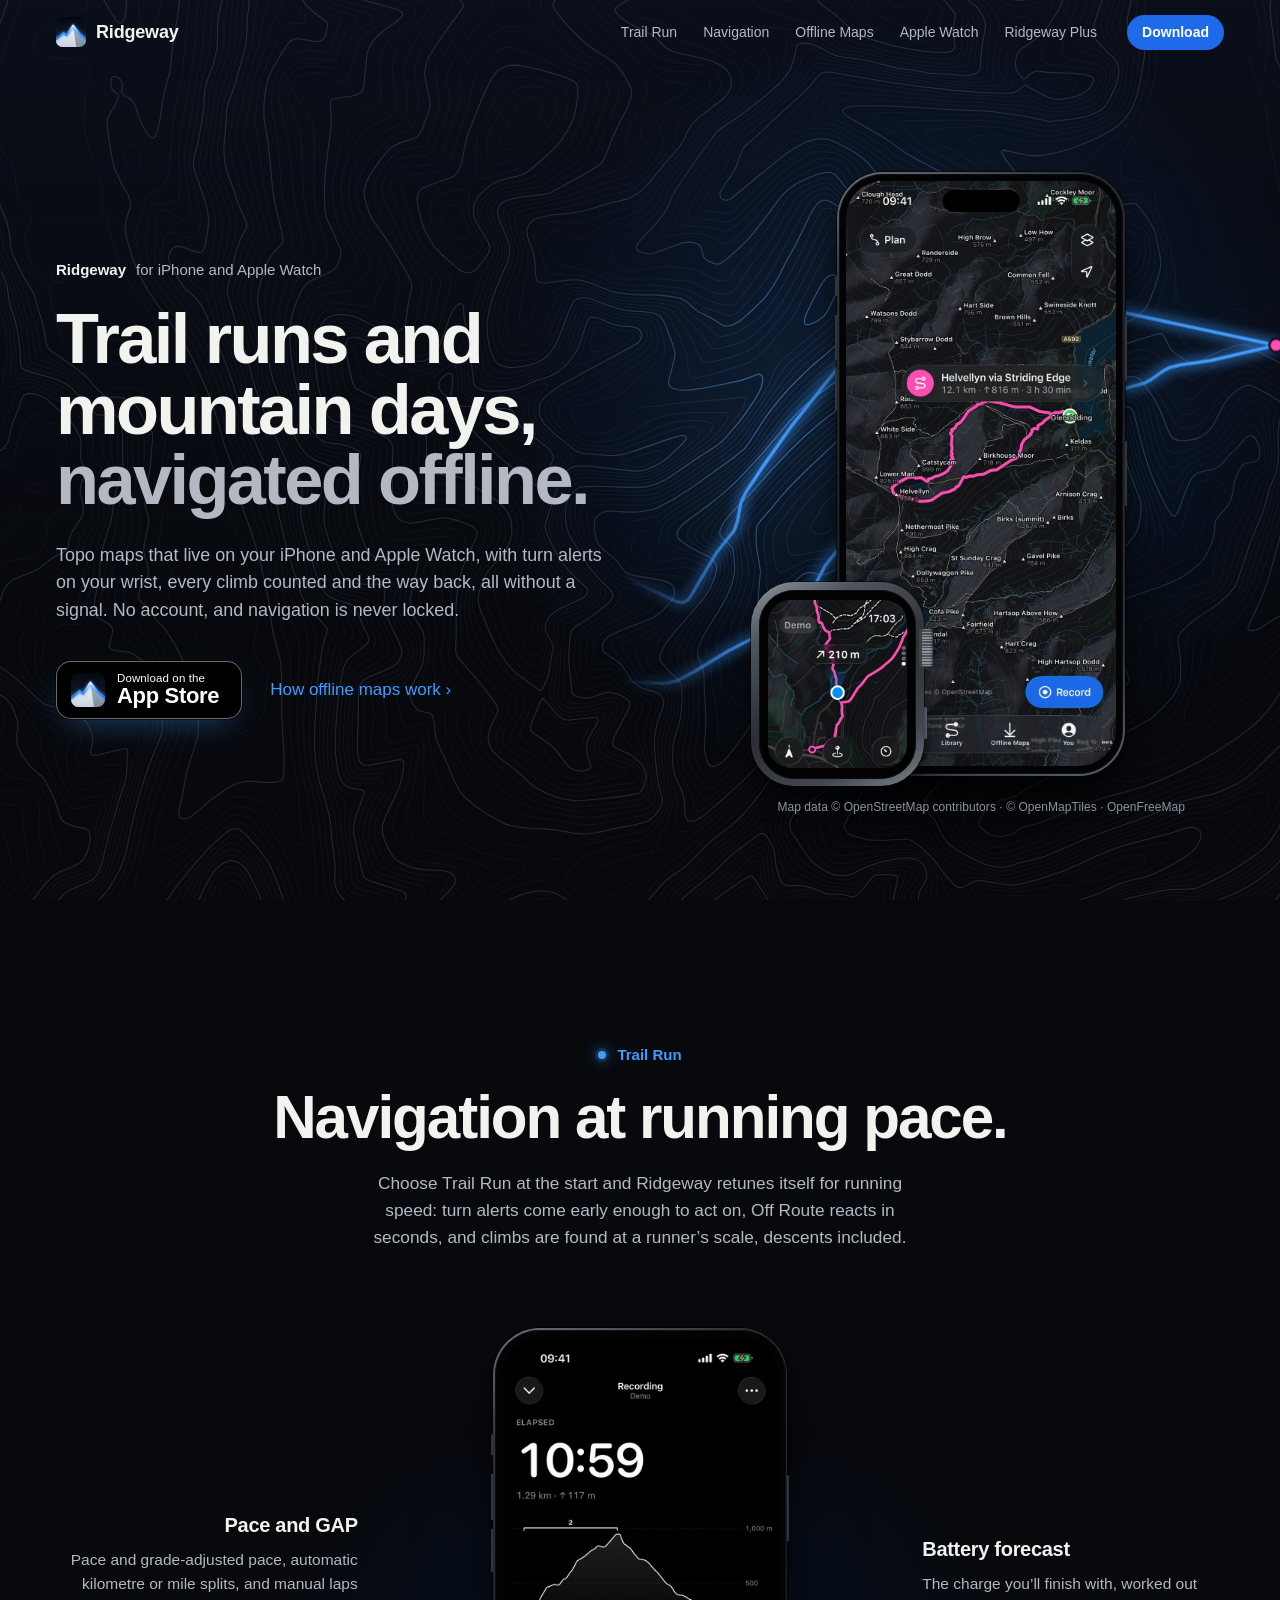
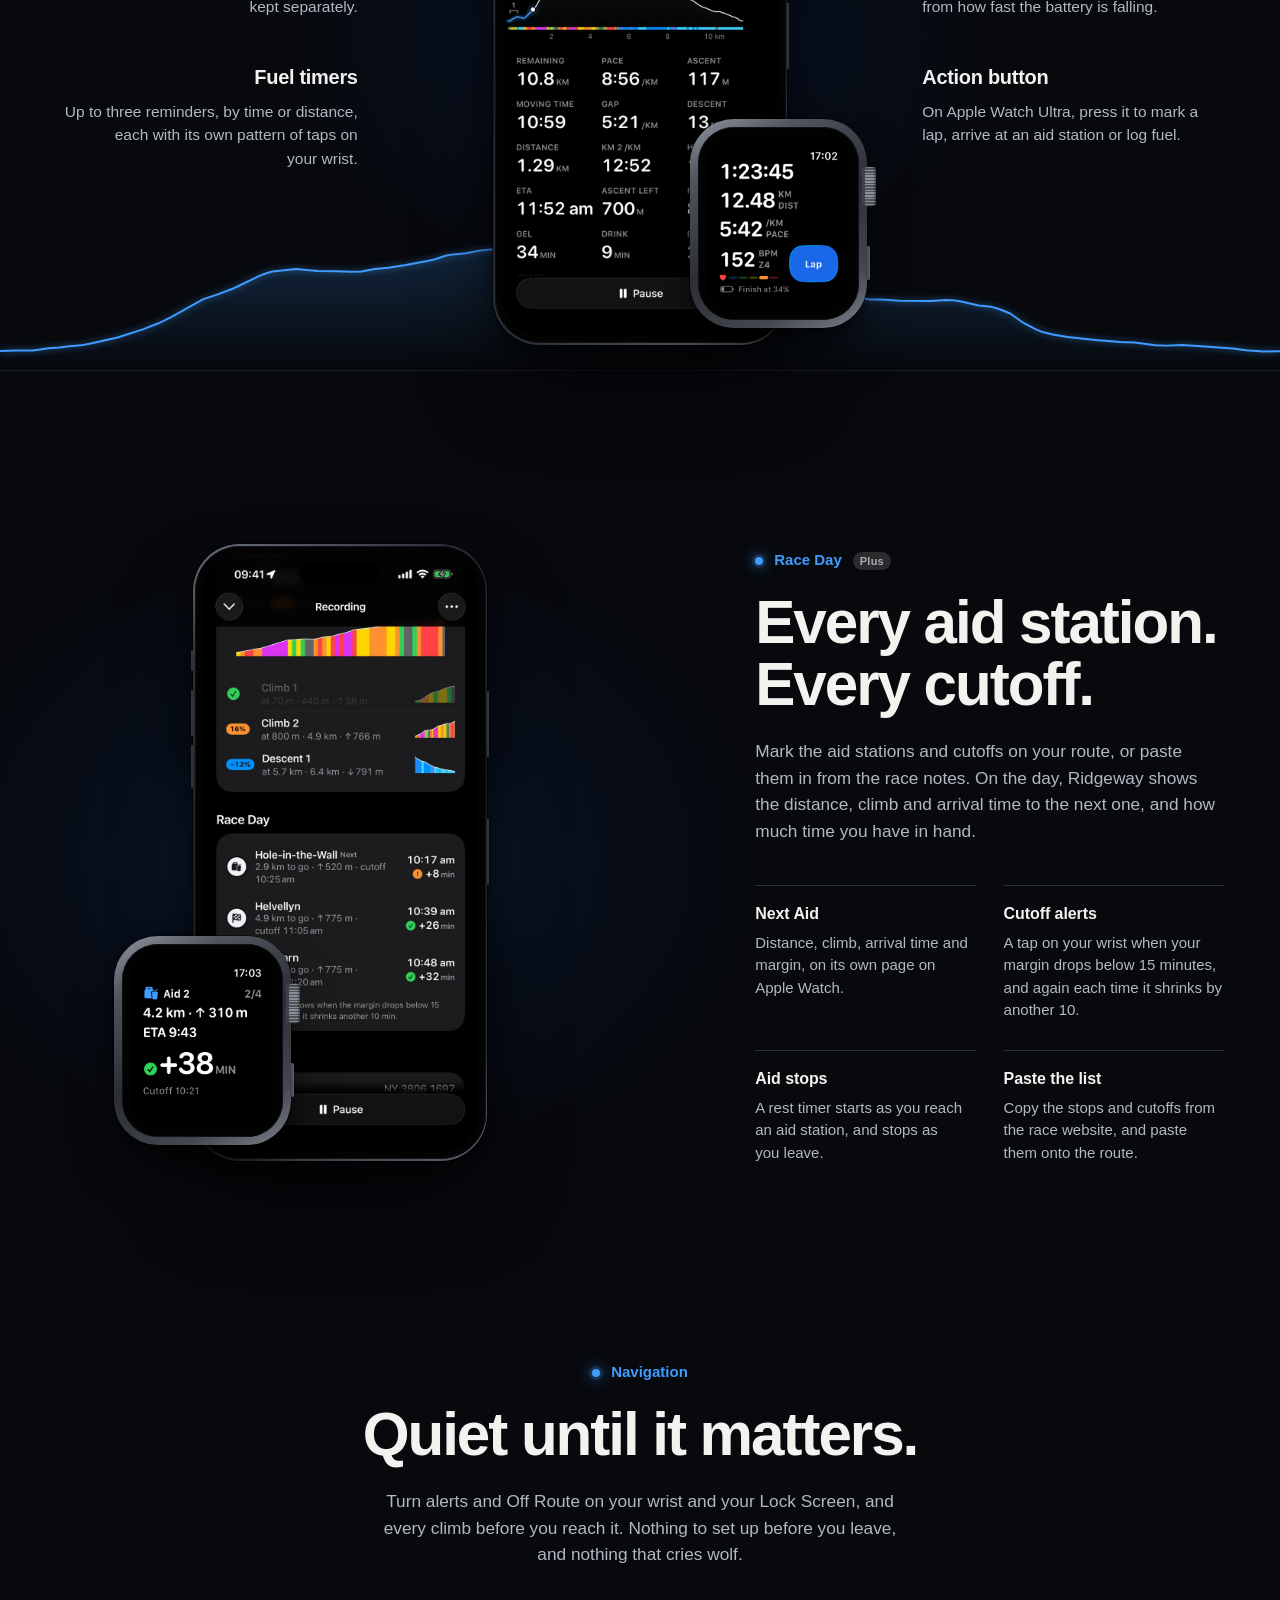
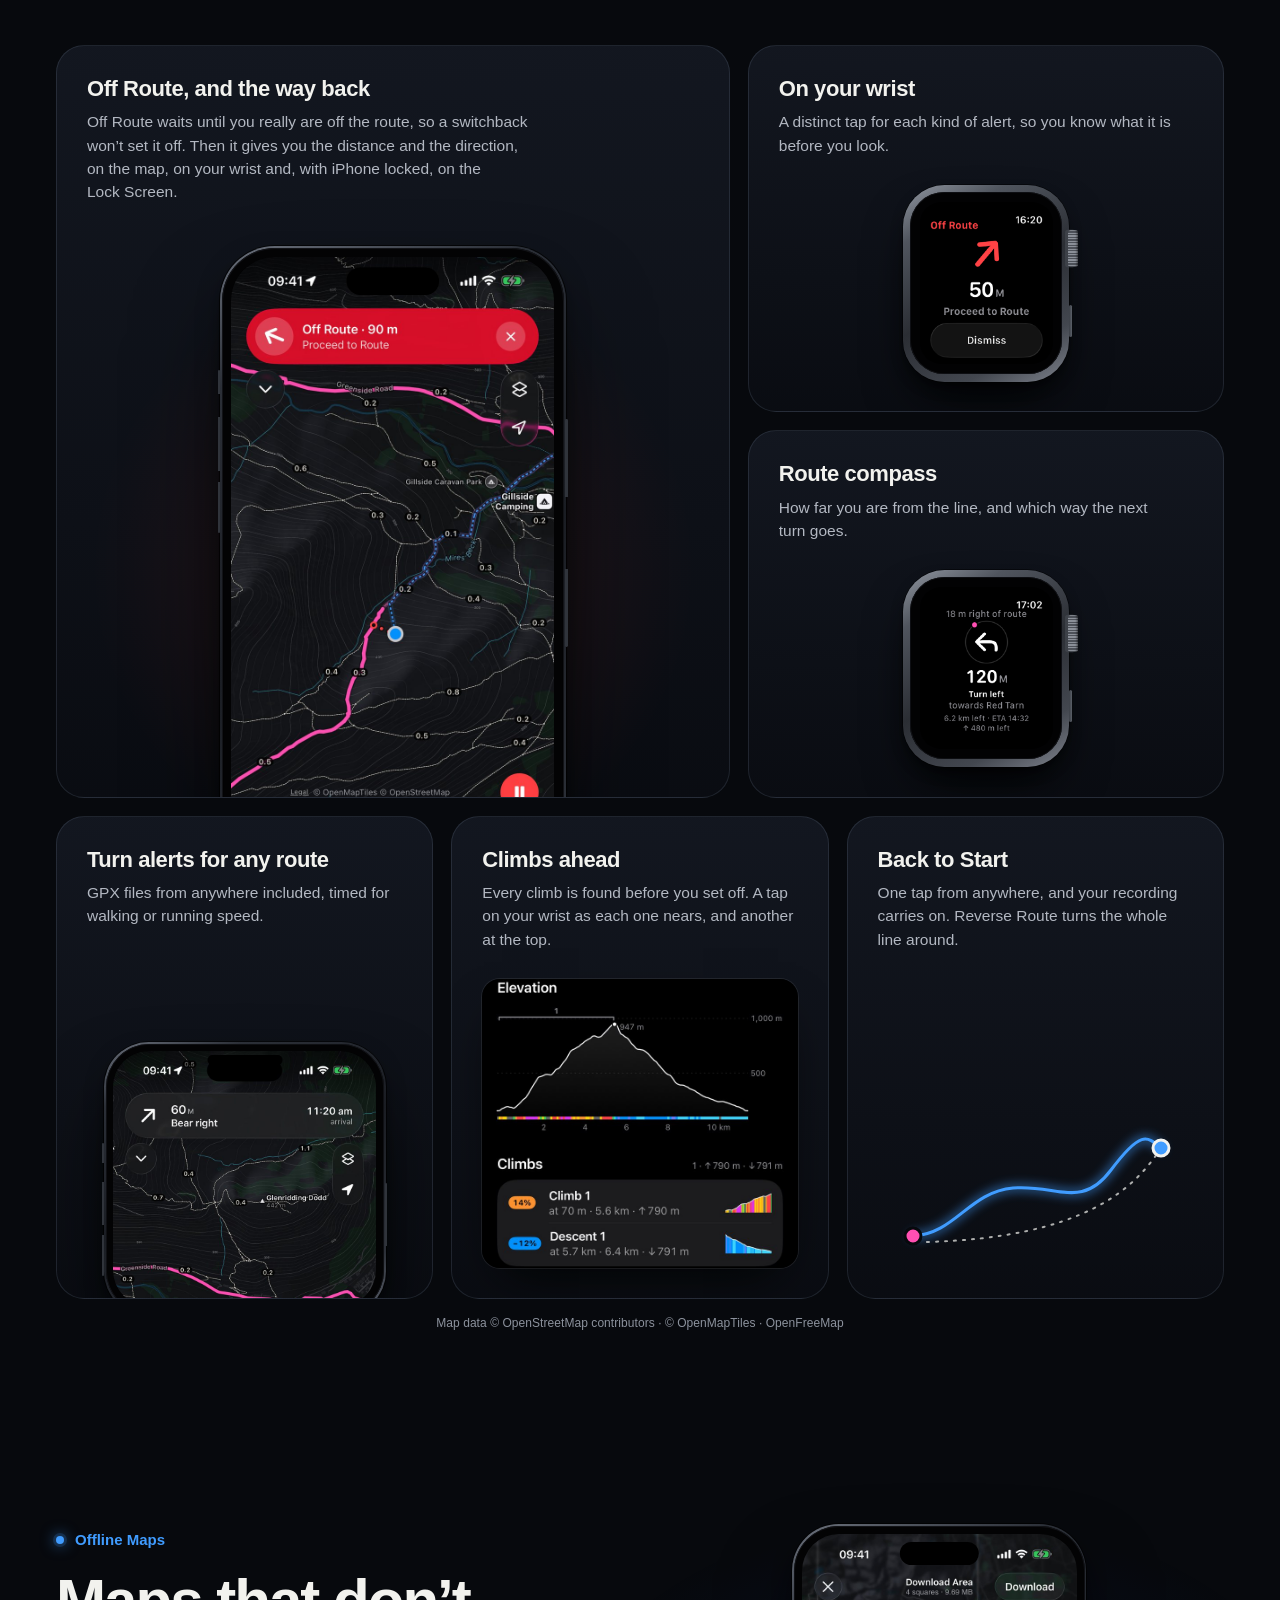
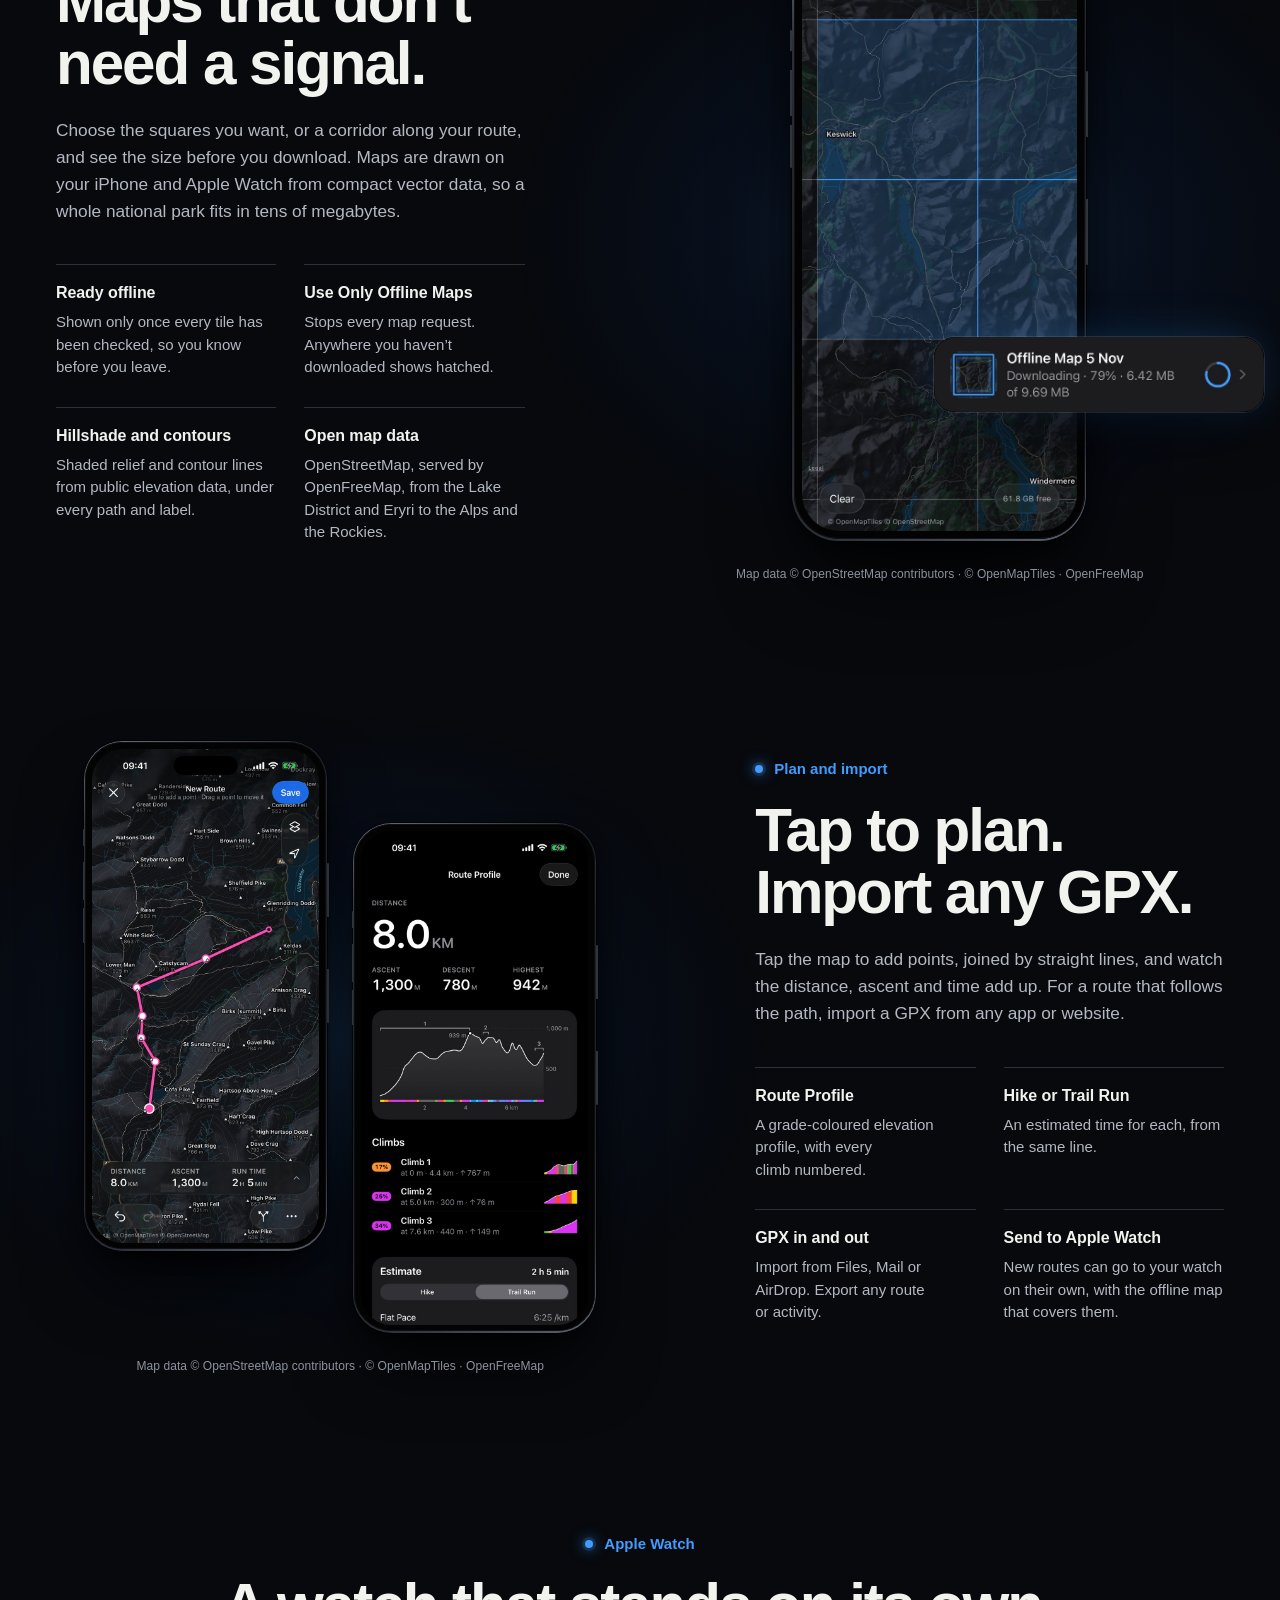
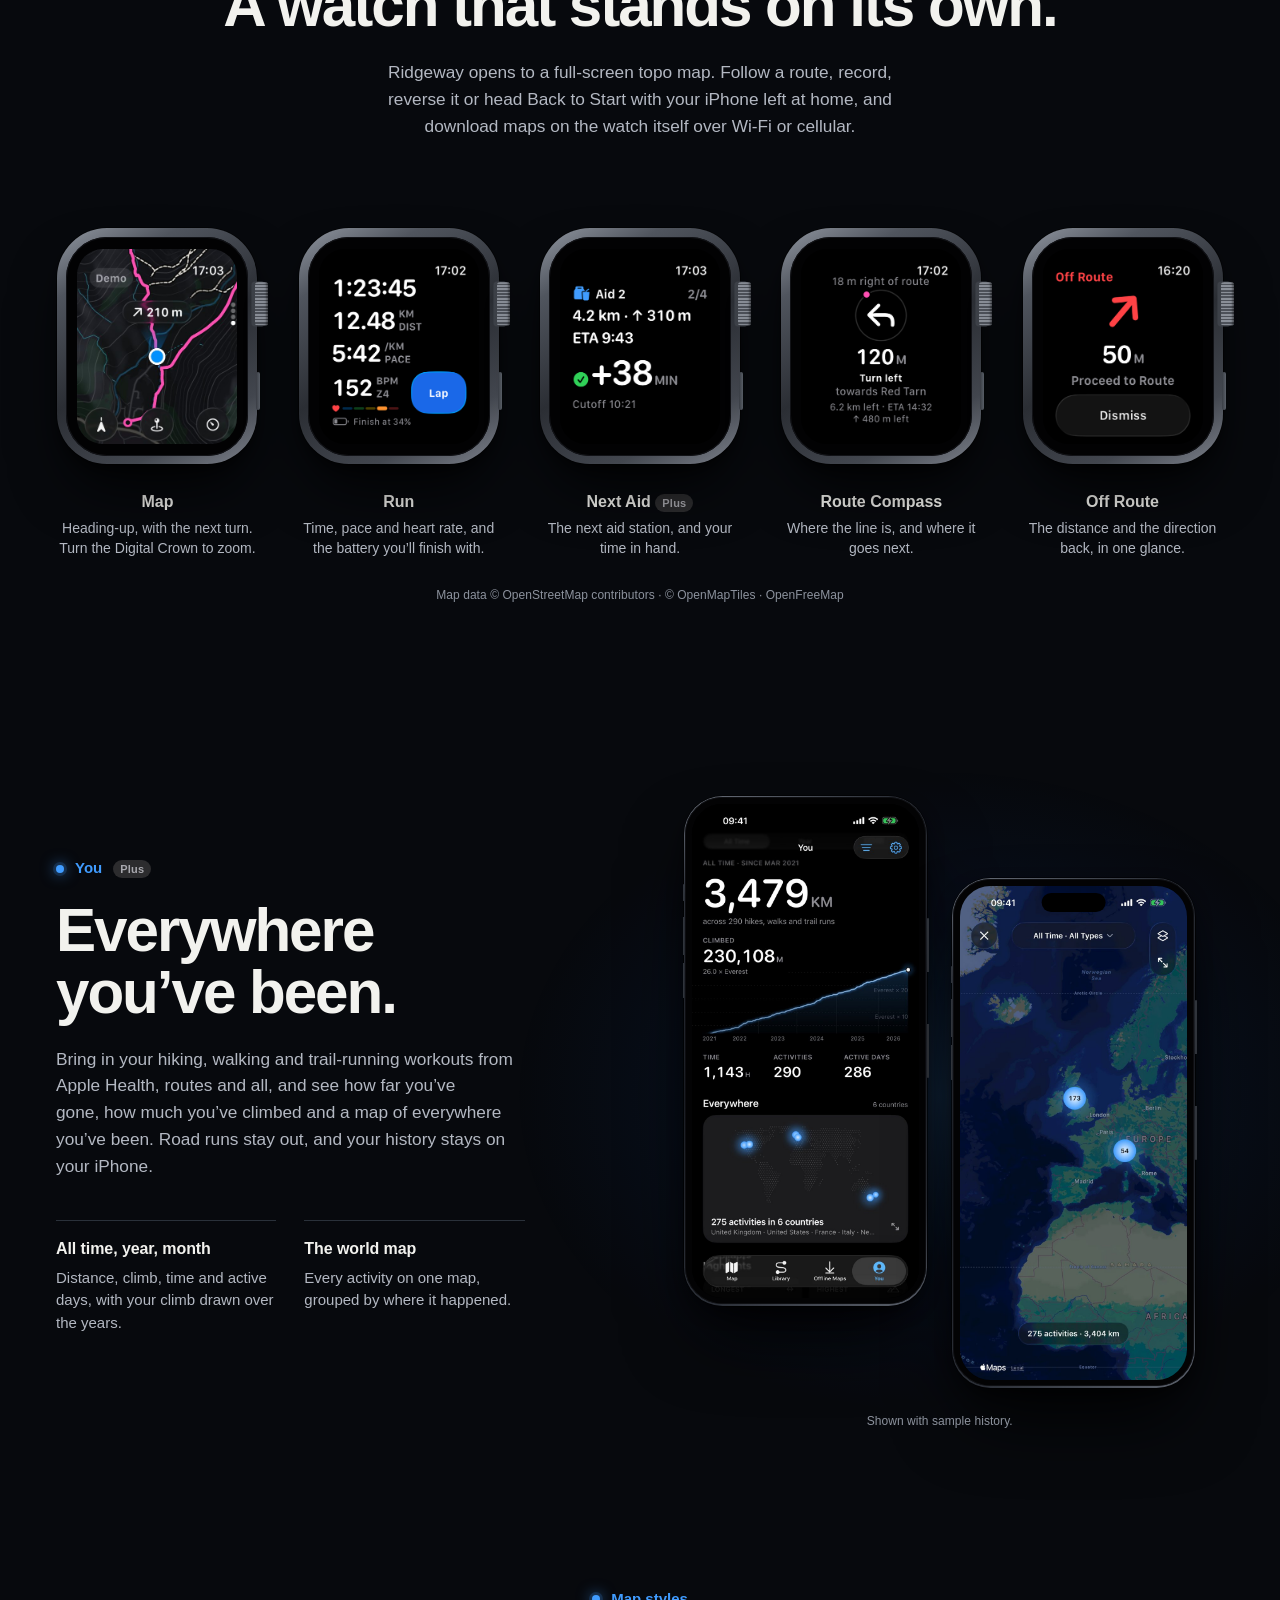
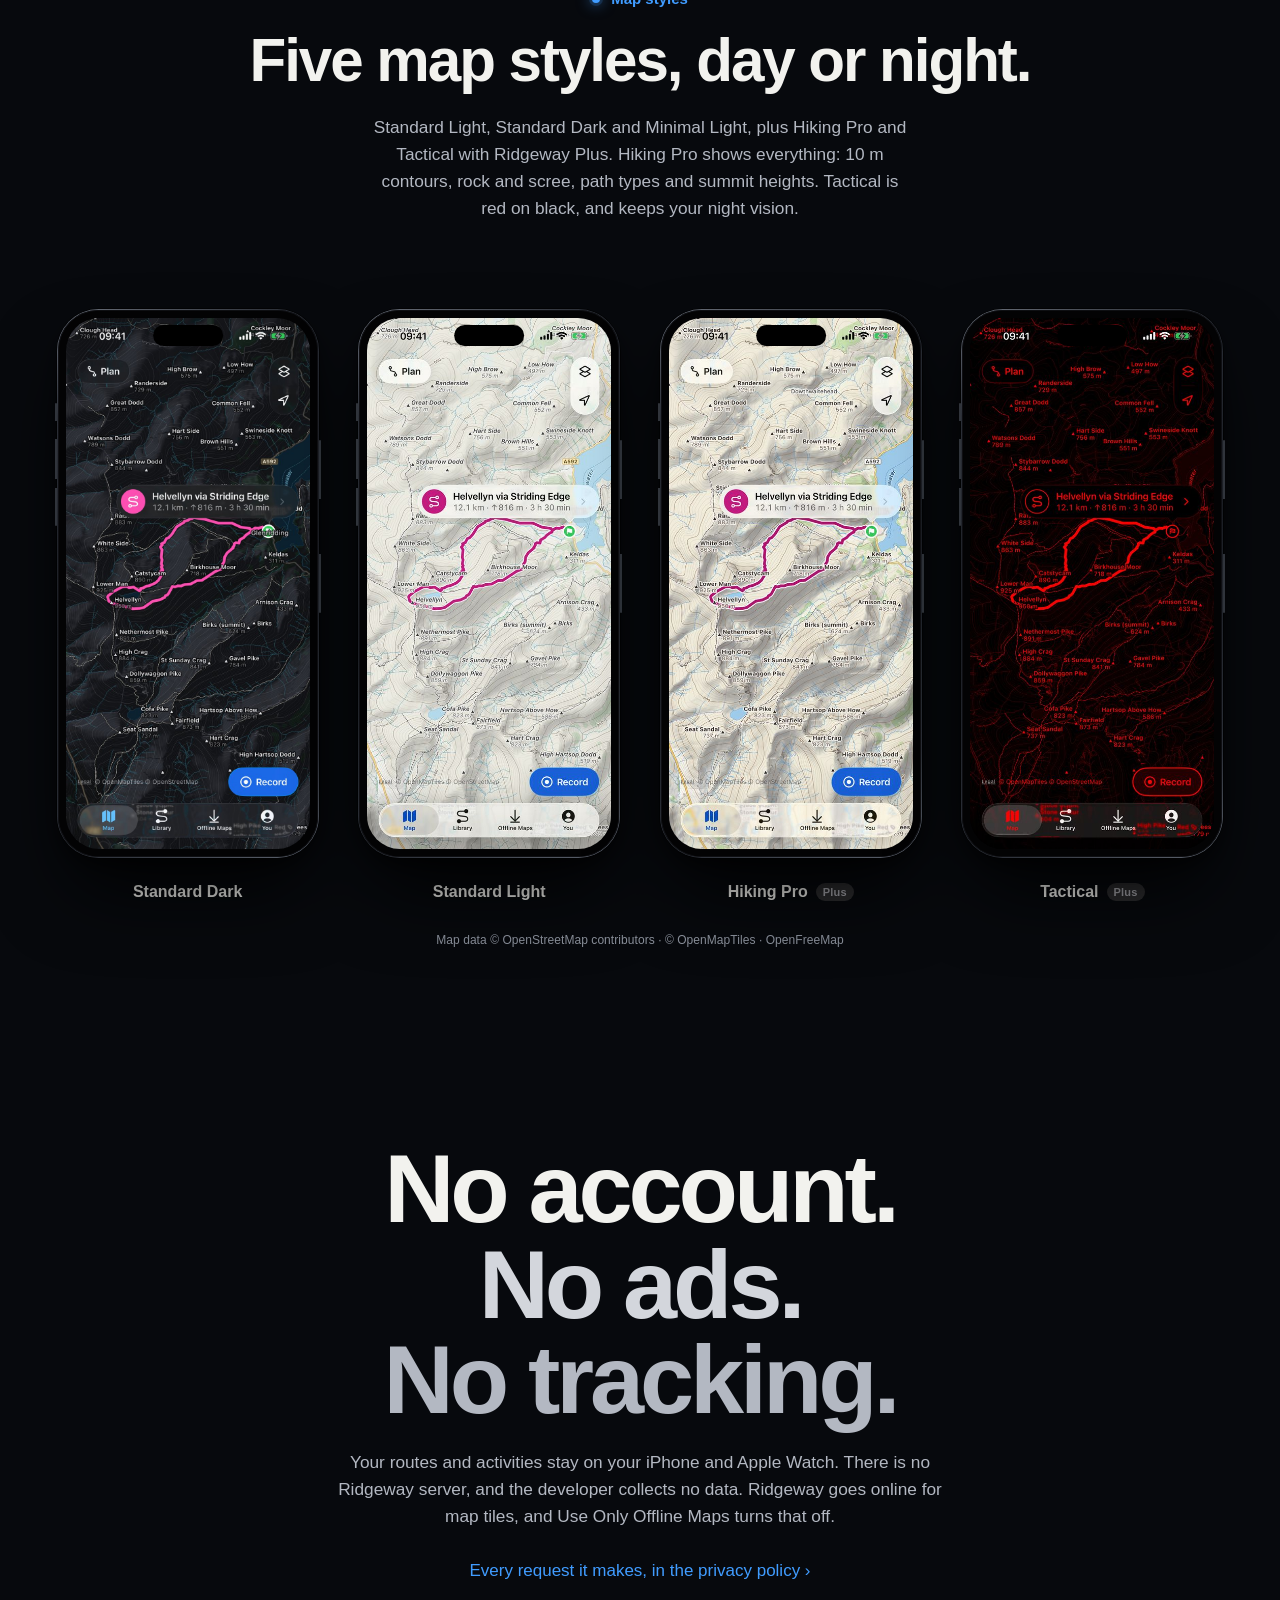
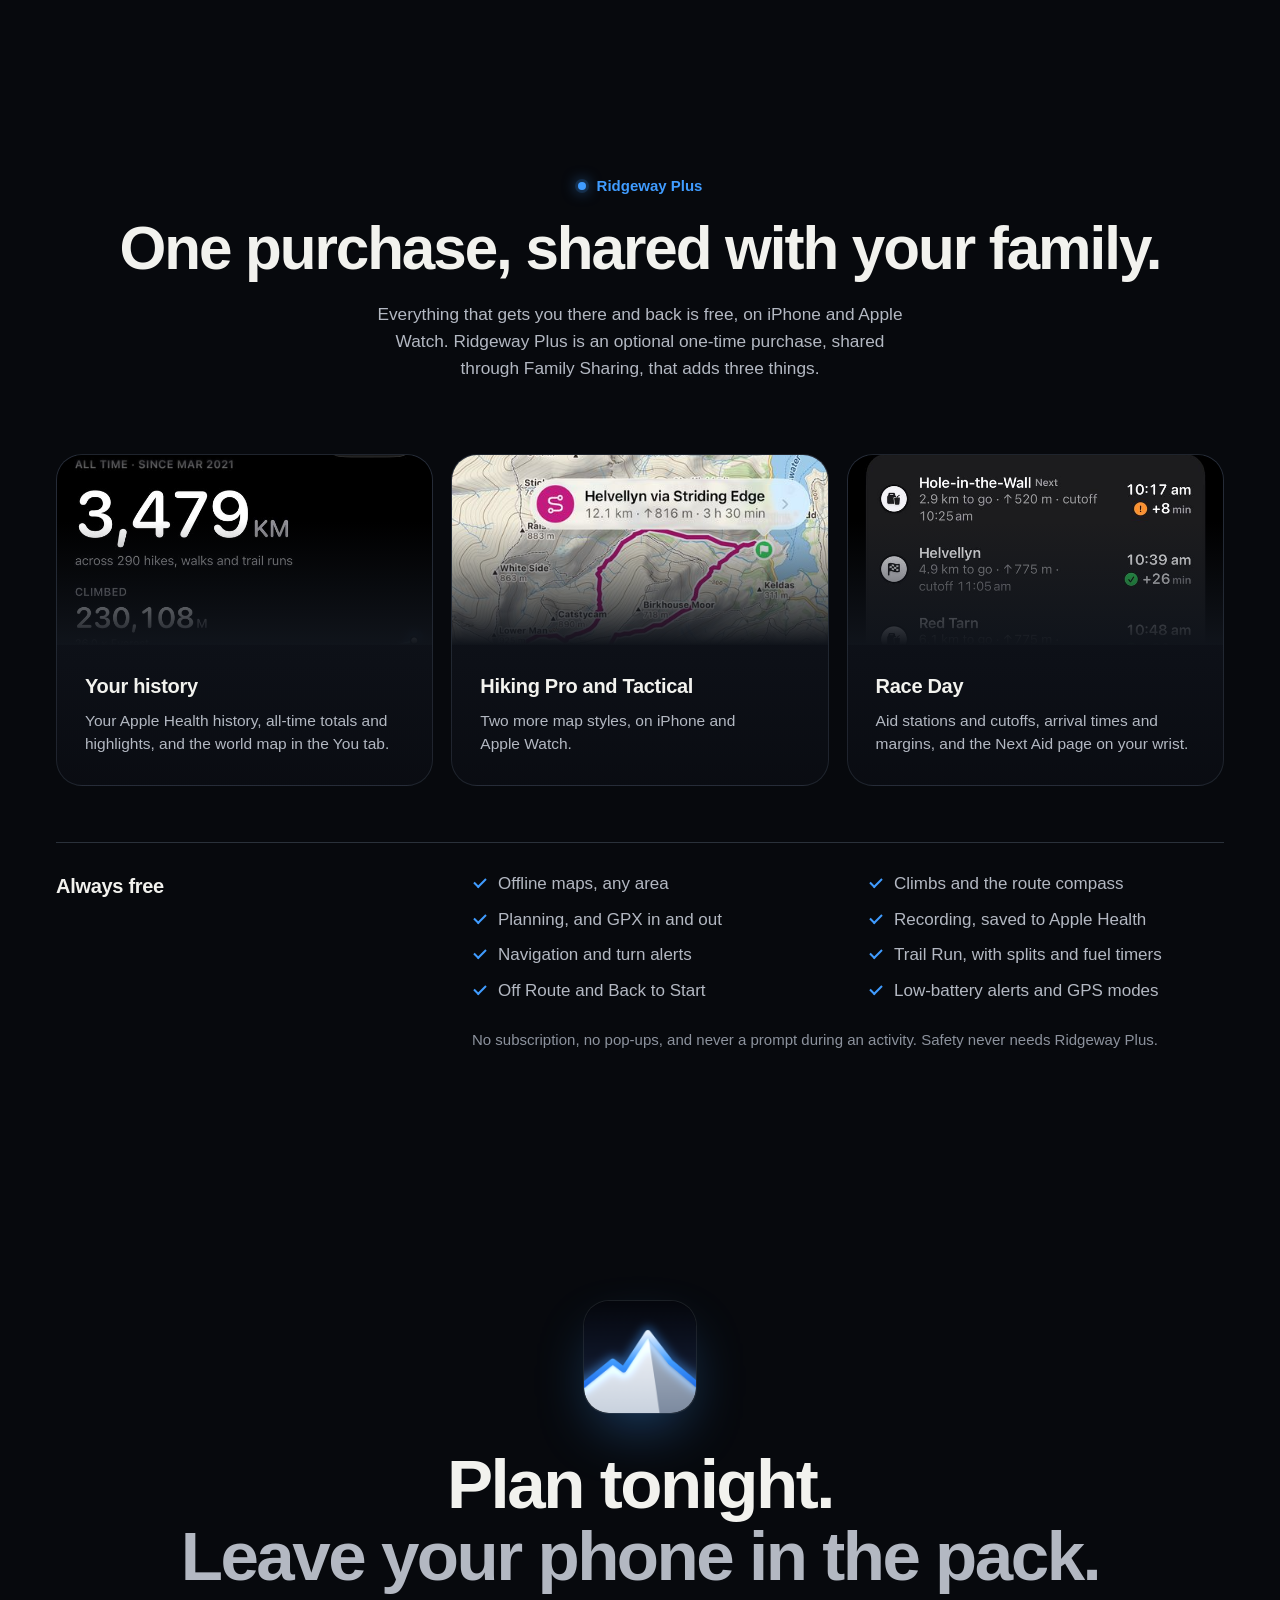
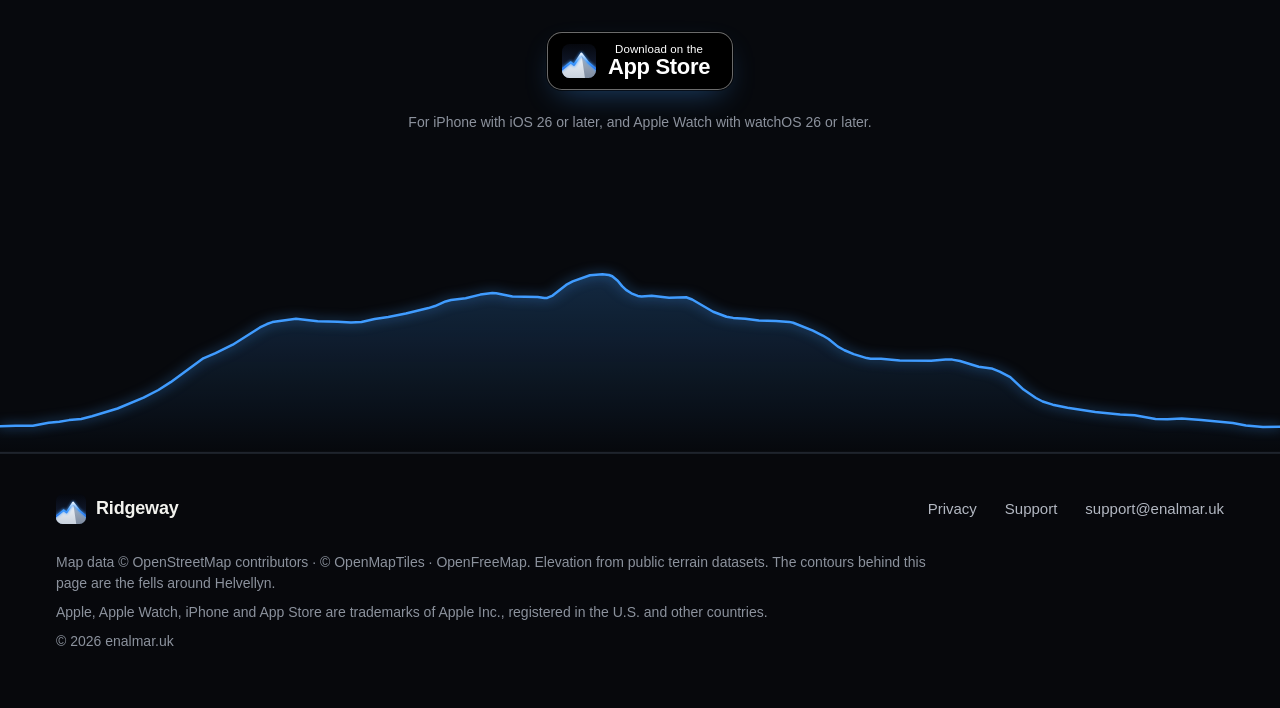
==== index.html @ 38f78ea0 "The Ridgeway website A marketing page led by trail running, with its own look: a night survey of Hel" ====
<!doctype html>
<html lang="en-GB">
<head>
<meta charset="utf-8">
<meta name="viewport" content="width=device-width, initial-scale=1, viewport-fit=cover">
<title>Ridgeway: offline maps and navigation for trail runs and hikes</title>
<meta name="description" content="Offline topo maps and navigation for trail runners and hikers, on iPhone and Apple Watch. Splits, fuel timers, climbs, Off Route and turn alerts, Race Day cutoffs and the way back, with no signal and no account.">
<link rel="canonical" href="https://ridgeway.enalmar.uk/">
<meta property="og:type" content="website">
<meta property="og:site_name" content="Ridgeway">
<meta property="og:locale" content="en_GB">
<meta property="og:url" content="https://ridgeway.enalmar.uk/">
<meta property="og:title" content="Ridgeway: trail runs and mountain days, navigated offline">
<meta property="og:description" content="Offline topo maps and navigation for trail runners and hikers, on iPhone and Apple Watch. No account, and no signal needed.">
<meta property="og:image" content="https://ridgeway.enalmar.uk/assets/og.jpg">
<meta property="og:image:width" content="1200">
<meta property="og:image:height" content="630">
<meta property="og:image:alt" content="The Ridgeway icon and name beside a glowing route drawn over contour lines.">
<meta name="twitter:card" content="summary_large_image">
<meta name="twitter:title" content="Ridgeway: trail runs and mountain days, navigated offline">
<meta name="twitter:description" content="Offline topo maps and navigation for trail runners and hikers, on iPhone and Apple Watch.">
<meta name="twitter:image" content="https://ridgeway.enalmar.uk/assets/og.jpg">
<meta name="twitter:image:alt" content="The Ridgeway icon and name beside a glowing route drawn over contour lines.">
<meta name="color-scheme" content="dark">
<meta name="theme-color" content="#07090D">
<link rel="icon" href="assets/favicon.svg" type="image/svg+xml">
<link rel="icon" href="assets/favicon-32.png" sizes="32x32" type="image/png">
<link rel="apple-touch-icon" href="assets/apple-touch-icon.png">
<!-- TODO(App Store): add "downloadUrl":"https://apps.apple.com/app/id<APPLE_ID>" once the listing is live. -->
<script type="application/ld+json">
{"@context":"https://schema.org","@type":"SoftwareApplication",
 "name":"Ridgeway","alternateName":"Ridgeway: Hike & Trail Run",
 "operatingSystem":"iOS 26.0 or later; watchOS 26.0 or later",
 "applicationCategory":"TravelApplication","applicationSubCategory":"Navigation",
 "description":"Offline topo maps and navigation for trail runners and hikers, on iPhone and Apple Watch.",
 "url":"https://ridgeway.enalmar.uk/","image":"https://ridgeway.enalmar.uk/assets/icon-256.png"}
</script>
<style>
/* ---- Ridgeway, the website ----------------------------------------------------------------
   Its own look, not the other app sites': a night survey. Real Helvellyn contours sit fixed
   behind everything, a faint Ridgeway Blue light where the hero is, and the app's own route
   line drawing itself on load. Everything else is the app, in real captures, in CSS devices.
   Colours are BRAND.md's: Night ground, Paper ink, Ridgeway Blue #409CFF (dark) as the one
   accent, the route's magenta only where the app uses it. Never a blue field (BRAND §4.4). */
:root {
  color-scheme: dark;
  --ground: #07090D;
  --ink: #F2F2EE;
  --ink-2: #B3B8C2;
  --ink-3: #8C929D;
  --hair: rgba(170, 190, 220, .13);
  --hair-2: rgba(170, 190, 220, .22);
  --tile: linear-gradient(180deg, rgba(22, 27, 37, .80), rgba(11, 14, 20, .80));
  --blue: #409CFF;
  --blue-hi: #7CBCFF;
  --blue-fill: #1E6AE8;
  --magenta: #FF4FB2;
  --green: #30D158;

  --sans: -apple-system, BlinkMacSystemFont, "Inter", "Helvetica Neue", "Segoe UI", Roboto, sans-serif;
  --mono: ui-monospace, "SF Mono", SFMono-Regular, Menlo, Consolas, monospace;
  --ease: cubic-bezier(.2, .7, .2, 1);

  --gutter: clamp(18px, 5vw, 56px);
  --measure: 1240px;
  --bar: 64px;
}

*, *::before, *::after { box-sizing: border-box; }
html {
  background: var(--ground);
  color: var(--ink);
  -webkit-text-size-adjust: 100%;
  text-size-adjust: 100%;
  scroll-behavior: smooth;
  scroll-padding-top: calc(var(--bar) + 8px);
}
@media (prefers-reduced-motion: reduce) { html { scroll-behavior: auto; } }
body {
  margin: 0;
  font: 17px/1.5 var(--sans);
  -webkit-font-smoothing: antialiased;
  -moz-osx-font-smoothing: grayscale;
  overflow-x: clip;
}
img { display: block; max-width: 100%; height: auto; }
h1, h2, h3 { margin: 0; font-weight: 650; text-wrap: balance; }
p { margin: 0; text-wrap: pretty; }
a { color: var(--blue); text-decoration: none; }
a:hover { text-decoration: underline; text-underline-offset: .2em; text-decoration-thickness: 1px; }
:focus-visible { outline: 2px solid var(--blue-hi); outline-offset: 3px; border-radius: 6px; }
.wrap { width: min(100% - 2 * var(--gutter), var(--measure)); margin-inline: auto; }
.vh { position: absolute !important; width: 1px; height: 1px; overflow: hidden; clip-path: inset(50%); white-space: nowrap; }
.skip { position: absolute; left: 12px; top: -60px; z-index: 100; padding: 10px 16px; border-radius: 10px;
        background: var(--ink); color: #000; font-weight: 600; }
.skip:focus { top: 12px; }

/* ---- Terrain --------------------------------------------------------------------------------
   The contours are one SVG used as a mask over coloured layers, so the lines take any colour or
   gradient: pale blue-grey everywhere, Ridgeway Blue near the hero. Fixed behind the page; where
   scroll-driven animations exist they drift gently and the hero light fades as you leave it. */
.terrain { position: fixed; inset: 0; z-index: -1; overflow: hidden; pointer-events: none; }
.terrain__glow, .terrain__lines, .terrain__lift { position: absolute; inset: -6vh 0; }
.terrain__glow {
  background:
    radial-gradient(46% 52% at 71% 46%, rgba(64, 156, 255, .19), rgba(30, 106, 232, .06) 52%, transparent 74%),
    linear-gradient(180deg, rgba(14, 21, 38, .55), transparent 70%);
  opacity: var(--fade, 1);
}
.terrain__lines, .terrain__lift {
  -webkit-mask: url(assets/contours.svg) center / cover no-repeat;
          mask: url(assets/contours.svg) center / cover no-repeat;
}
.terrain__lines { background: rgba(170, 190, 220, .17); }
.terrain__lift {
  background: radial-gradient(34% 40% at 71% 46%, rgba(64, 156, 255, .85), rgba(64, 156, 255, .25) 50%, transparent 75%);
  opacity: var(--fade, 1);
}
@media (max-aspect-ratio: 4/5) {
  .terrain__lines, .terrain__lift {
    -webkit-mask-image: url(assets/contours-mobile.svg);
            mask-image: url(assets/contours-mobile.svg);
  }
  .terrain__glow { background:
    radial-gradient(80% 42% at 50% 70%, rgba(64, 156, 255, .16), rgba(30, 106, 232, .05) 52%, transparent 76%),
    linear-gradient(180deg, rgba(14, 21, 38, .55), transparent 60%); }
  .terrain__lift { background: radial-gradient(70% 34% at 50% 70%, rgba(64, 156, 255, .8), rgba(64, 156, 255, .2) 52%, transparent 78%); }
}
@supports (animation-timeline: scroll()) {
  .terrain__glow, .terrain__lift {
    animation: fade-out linear both;
    animation-timeline: scroll(root);
    animation-range: 0 110vh;
  }
  @media (prefers-reduced-motion: no-preference) {
    .terrain__lines { animation: drift linear both; animation-timeline: scroll(root); }
    .terrain__glow, .terrain__lift {
      animation: fade-out linear both, drift linear both;
      animation-timeline: scroll(root), scroll(root);
      animation-range: 0 110vh, normal;
    }
  }
}
@keyframes drift { from { transform: translate3d(0, 4vh, 0); } to { transform: translate3d(0, -4vh, 0); } }
@keyframes fade-out { to { opacity: 0; } }

/* ---- Bar ---------------------------------------------------------------------------------- */
.bar { position: sticky; top: 0; z-index: 40; height: var(--bar); }
.bar::before {
  content: ""; position: absolute; inset: 0;
  background: rgba(7, 9, 13, .72);
  -webkit-backdrop-filter: saturate(1.6) blur(20px);
          backdrop-filter: saturate(1.6) blur(20px);
  border-bottom: 1px solid var(--hair);
  opacity: 0; transition: opacity .35s ease;
}
.bar.is-stuck::before { opacity: 1; }
.bar__inner { position: relative; height: 100%; display: flex; align-items: center; gap: 28px; }
.brand { display: inline-flex; align-items: center; gap: 10px; color: var(--ink); font-weight: 600;
         font-size: 18px; letter-spacing: -.01em; }
.brand:hover { text-decoration: none; }
.brand img { width: 30px; height: 30px; }
.bar nav { display: flex; gap: 26px; margin-left: auto; font-size: 14px; }
.bar nav a { color: var(--ink-2); }
.bar nav a:hover { color: var(--ink); text-decoration: none; }
.bar__get { margin-left: 2px; padding: 7px 15px; border-radius: 999px; background: var(--blue-fill); color: #fff;
            font-size: 14px; font-weight: 600; }
.bar__get:hover { text-decoration: none; background: #2a76f0; }
@media (max-width: 920px) { .bar nav { display: none; } .bar__get { margin-left: auto; } }

/* ---- Devices --------------------------------------------------------------------------------
   Drawn in CSS around the captures; no device artwork. Sizes use container units, so a device
   is set by its width alone (--w) and everything inside scales with it. */
.phone, .watch { container-type: inline-size; width: var(--w); flex: none; margin: 0; }
.phone__body {
  position: relative; padding: .55cqw; border-radius: 15.9cqw;
  background: linear-gradient(155deg, #6c727d 0%, #2b2f37 16%, #1a1d23 48%, #2c3038 84%, #5e646f 100%);
  box-shadow: 0 0 0 .3cqw rgba(0, 0, 0, .7), 0 3cqw 7cqw -1cqw rgba(0, 0, 0, .5), 0 16cqw 30cqw -6cqw rgba(0, 0, 0, .9);
}
.phone__body::before, .phone__body::after {
  content: ""; position: absolute; width: .7cqw; border-radius: .4cqw;
}
.phone__body::before { /* Action button, volume up, volume down */
  left: -.62cqw; top: 36cqw; height: 47cqw;
  background: linear-gradient(#30343b 0 15%, transparent 15% 29%, #30343b 29% 62%, transparent 62% 69%, #30343b 69% 100%);
}
.phone__body::after { /* side button, Camera Control */
  right: -.62cqw; top: 50cqw; height: 66cqw;
  background: linear-gradient(#30343b 0 34%, transparent 34% 66%, #30343b 66% 100%);
}
.phone__glass { padding: 2.75cqw; border-radius: 15.35cqw; background: #030304; box-shadow: inset 0 0 0 .3cqw #121317; }
.phone__screen { position: relative; overflow: hidden; border-radius: 12.6cqw; aspect-ratio: 1320 / 2868; background: #000; }
.phone__screen img { width: 100%; height: 100%; object-fit: cover; object-position: top; }
.phone__screen::after { /* Dynamic Island, at the captures' own position */
  content: ""; position: absolute; left: 50%; top: 1.46%; width: 28.5%; height: 3.84%; transform: translateX(-50%);
  border-radius: 999px; background: #000;
}
.watch__case {
  position: relative; padding: 4.4cqw; border-radius: 25cqw;
  background: linear-gradient(150deg, #9298a2 0%, #50555e 20%, #2b2e34 52%, #43474f 80%, #7d828c 100%);
  box-shadow: 0 0 0 .4cqw rgba(0, 0, 0, .65), 0 4cqw 8cqw -2cqw rgba(0, 0, 0, .55), 0 16cqw 30cqw -8cqw rgba(0, 0, 0, .9);
}
.watch__case::before { /* Digital Crown in its guard */
  content: ""; position: absolute; right: -5.4cqw; top: 23%; width: 6.4cqw; height: 22cqw; border-radius: 1.6cqw;
  background: repeating-linear-gradient(#8a8f98 0 .8cqw, #4d5159 .8cqw 1.6cqw);
  box-shadow: inset -.8cqw 0 1cqw rgba(0, 0, 0, .45), -1.6cqw 0 0 .2cqw #3d4148;
}
.watch__case::after { /* side button */
  content: ""; position: absolute; right: -1.7cqw; top: 61%; width: 2cqw; height: 19cqw; border-radius: 1cqw;
  background: linear-gradient(90deg, #3a3e45, #5b6069);
}
.watch__glass { padding: 6cqw 5.6cqw; border-radius: 20.5cqw; background: #020203; box-shadow: inset 0 0 0 .5cqw #121317; }
.watch__screen { position: relative; overflow: hidden; border-radius: 13cqw; aspect-ratio: 400 / 487; background: #000; }
.watch__screen img { width: 100%; height: 100%; }

.attrib { font-size: 12px; line-height: 1.4; color: var(--ink-3); letter-spacing: .005em; }

/* ---- Hero --------------------------------------------------------------------------------- */
.hero { position: relative; padding-block: clamp(28px, 6vh, 72px) clamp(64px, 10vh, 120px); overflow-x: clip; }
.hero__grid { display: grid; grid-template-columns: minmax(0, 1.3fr) minmax(0, 1fr); gap: clamp(24px, 4vw, 56px);
              align-items: center; min-height: min(calc(100svh - var(--bar) - 96px), 820px); }
.hero__kicker { display: inline-flex; align-items: center; gap: 10px; color: var(--ink-2); font-size: 15px; font-weight: 500; }
.hero__kicker b { color: var(--ink); font-weight: 600; }
.hero h1 { margin-top: 22px; font-size: clamp(44px, 5.5vw, 80px); line-height: 1; letter-spacing: -.037em; font-weight: 700; }
.hero h1 span { display: block; color: var(--ink-2); }
.hero__lede { margin-top: 26px; max-width: 31em; font-size: clamp(17px, 1.4vw, 20px); line-height: 1.55; color: var(--ink-2); }
.hero__actions { margin-top: 36px; display: flex; flex-wrap: wrap; align-items: center; gap: 18px 28px; }
.more { font-weight: 500; font-size: 17px; white-space: nowrap; }
.more::after { content: " \203A"; }

.badge {
  display: inline-flex; align-items: center; gap: 12px; height: 58px; padding: 0 22px 0 14px; border-radius: 15px;
  background: #000; color: #fff; border: 1px solid rgba(255, 255, 255, .42);
  box-shadow: 0 0 0 1px rgba(0, 0, 0, .6), 0 12px 32px -12px rgba(64, 156, 255, .45);
  transition: border-color .2s ease, transform .2s ease;
}
.badge:hover { text-decoration: none; border-color: rgba(255, 255, 255, .9); }
.badge:active { transform: scale(.98); }
.badge img { width: 34px; height: 34px; }
.badge span { display: flex; flex-direction: column; line-height: 1.08; }
.badge small { font-size: 11.5px; font-weight: 500; letter-spacing: .01em; }
.badge strong { font-size: 22px; font-weight: 600; letter-spacing: -.015em; }

.hero__stage { position: relative; display: grid; place-items: center; padding-block: 12px 40px;
               --pw: clamp(220px, min(22.5vw, (100svh - 210px) * .47), 312px); --ww: calc(var(--pw) * .6); }
.hero__route { position: absolute; left: -68%; top: 48%; width: 200%; translate: 0 -50%; z-index: 0;
               -webkit-mask: linear-gradient(90deg, transparent 22%, #000 36%); mask: linear-gradient(90deg, transparent 22%, #000 36%);
               --rw-dur: 3.4s; --rw-delay: .45s; --rw-glow: .55; --rw-ground: var(--ground); }
.hero__route svg { width: 100%; height: auto; display: block; overflow: visible; }
.hero__route .rw-line { stroke-width: 7; }
.hero__route .rw-glow { stroke-width: 22; }
.hero__route .rw-start { r: 14px; }
.hero__route .rw-top { r: 8px; }
.hero .phone { --w: var(--pw); position: relative; z-index: 2; }
.hero .watch { --w: var(--ww); position: absolute; z-index: 3; bottom: 30px; left: calc(50% - var(--pw) * .5 - var(--ww) * .5); }
.hero .attrib { position: absolute; z-index: 3; bottom: 0; left: 0; right: 0; text-align: center; }
@media (max-width: 900px) {
  .hero__grid { grid-template-columns: 1fr; min-height: 0; gap: 48px; }
  .hero__stage { --pw: min(64vw, 290px); margin-inline: auto; width: 100%; }
  .hero .watch { left: calc(50% - var(--pw) * .5 - var(--ww) * .32); }
  .hero__route { left: 50%; width: 210%; translate: -50% -50%; -webkit-mask: none; mask: none; }
}
@media (prefers-reduced-motion: no-preference) {
  .hero__copy > * { animation: rise .9s var(--ease) both; }
  .hero__copy > :nth-child(2) { animation-delay: .06s; }
  .hero__copy > :nth-child(3) { animation-delay: .14s; }
  .hero__copy > :nth-child(4) { animation-delay: .22s; }
  .hero .phone { animation: rise-far 1.2s .12s var(--ease) both; }
  .hero .watch { animation: rise-far 1.2s .38s var(--ease) both; }
}
@keyframes rise { from { opacity: 0; transform: translateY(16px); } }
@keyframes rise-far { from { opacity: 0; transform: translateY(44px); } }

/* ---- Sections ----------------------------------------------------------------------------- */
.section { position: relative; padding-block: clamp(64px, 7.5vw, 112px); overflow-x: clip; }
.split { display: grid; grid-template-columns: repeat(12, minmax(0, 1fr)); grid-template-rows: auto auto;
         column-gap: clamp(16px, 2.4vw, 32px); align-items: center; }
.split__copy { grid-column: 1 / span 5; grid-row: 1; align-self: end; }
.split > .specs { grid-column: 1 / span 5; grid-row: 2; align-self: start; }
.split__stage { grid-column: 7 / span 6; grid-row: 1 / span 2; }
.split--flip .split__copy, .split--flip > .specs { grid-column: 8 / span 5; }
.split--flip .split__stage { grid-column: 1 / span 6; }
@media (max-width: 900px) {
  .split { grid-template-columns: minmax(0, 1fr); grid-template-rows: none; }
  .split__copy, .split > .specs, .split__stage, .split--flip .split__copy, .split--flip > .specs, .split--flip .split__stage {
    grid-column: 1; grid-row: auto; }
  .split__stage { margin-top: 56px; }
  .split > .specs { margin-top: 64px; }
}
.eyebrow { display: flex; align-items: center; gap: 11px; margin-bottom: 20px; color: var(--blue); font-size: 15px; font-weight: 600; }
.eyebrow::before { content: ""; width: 8px; height: 8px; border-radius: 50%; background: var(--blue); flex: none;
                   box-shadow: 0 0 0 3px rgba(64, 156, 255, .16), 0 0 14px 2px rgba(64, 156, 255, .5); }
.plus { display: inline-block; padding: 0 7px; border-radius: 9px; background: #2C2C2E; color: #A8A8AE;
        font-size: 11px; line-height: 18px; font-weight: 600; letter-spacing: .02em; }
.section h2 { font-size: clamp(36px, 4.7vw, 66px); line-height: 1.03; letter-spacing: -.034em; font-weight: 700; }
.lede { margin-top: 22px; max-width: 31em; font-size: clamp(17px, 1.35vw, 20px); line-height: 1.55; color: var(--ink-2); }
.center { text-align: center; }
.center .eyebrow { justify-content: center; }
.center .lede { margin-inline: auto; }

.specs { list-style: none; margin: 40px 0 0; padding: 0; display: grid; grid-template-columns: 1fr 1fr; gap: 28px; }
.specs li { padding-top: 16px; border-top: 1px solid var(--hair-2); }
.specs h3 { font-size: 16px; font-weight: 600; letter-spacing: -.005em; }
.specs p { margin-top: 6px; font-size: 15px; line-height: 1.5; color: var(--ink-2); }
@media (max-width: 520px) { .specs { grid-template-columns: 1fr; gap: 22px; } }

/* A pool of light under each group of devices: the screen lighting the hill at night. */
.stage { position: relative; display: flex; justify-content: center; align-items: flex-end; isolation: isolate; }
.stage::before { content: ""; position: absolute; z-index: -1; left: 50%; top: 50%; width: 150%; aspect-ratio: 1.3;
                 translate: -50% -50%; border-radius: 50%;
                 background: radial-gradient(closest-side, rgba(64, 156, 255, .2), rgba(30, 106, 232, .07) 50%, transparent); }
.stage .attrib { position: absolute; left: 0; right: 0; bottom: -34px; text-align: center; }

/* phone with a watch in front of its lower corner */
.duo { --pw: clamp(232px, 23vw, 304px); --ww: calc(var(--pw) * .6); padding-bottom: 8px; }
.duo .phone { --w: var(--pw); }
.duo .watch { --w: var(--ww); position: absolute; bottom: 4%; left: calc(50% + var(--pw) * .5 - var(--ww) * .55); }
.duo--left .watch { left: calc(50% - var(--pw) * .5 - var(--ww) * .45); }
@media (max-width: 900px) {
  .duo { --pw: min(60vw, 280px); }
  .duo .watch { left: calc(50% + var(--pw) * .5 - var(--ww) * .72); }
  .duo--left .watch { left: calc(50% - var(--pw) * .5 - var(--ww) * .28); }
}

/* two phones side by side, the second a step lower */
.pair { --pw: clamp(200px, 19vw, 268px); gap: clamp(14px, 2vw, 28px); align-items: flex-start; padding-bottom: 8px; }
.pair .phone { --w: var(--pw); }
.pair .phone:nth-child(2) { margin-top: calc(var(--pw) * .34); }
@media (max-width: 900px) { .pair { --pw: min(42vw, 236px); } }

/* one phone, with a card from another screen floating beside it */
.solo { --pw: clamp(240px, 23vw, 304px); padding-bottom: 8px; }
.solo .phone { --w: var(--pw); }
.float { container-type: inline-size; position: absolute; z-index: 2; margin: 0; width: calc(var(--pw) * 1.12);
         left: calc(50% - var(--pw) * .02); bottom: 22%; }
.float img { width: 100%; border-radius: 6.2cqw;
             box-shadow: 0 0 0 1px rgba(255, 255, 255, .1), 0 30px 60px -18px rgba(0, 0, 0, .95), 0 0 50px -10px rgba(64, 156, 255, .35); }
@media (max-width: 900px) { .solo { --pw: min(60vw, 280px); } .float { width: min(var(--pw) * 1.12, 86%); left: auto; right: 0; } }

/* Trail Run: the devices between their callouts, over the route's own elevation profile */
.run { position: relative; display: grid; grid-template-columns: minmax(0, 1fr) auto minmax(0, 1fr); align-items: center;
       gap: clamp(28px, 4vw, 72px); margin-top: clamp(48px, 6vw, 80px); }
.run .duo { --pw: clamp(240px, 23vw, 316px); width: calc(var(--pw) + var(--ww) * .95); }
.run__notes { list-style: none; margin: 0; padding: 0; display: grid; gap: 44px; }
.run__notes:first-of-type { text-align: right; }
.run__notes li { max-width: 21em; }
.run__notes:first-of-type li { margin-left: auto; }
.run__notes h3 { font-size: 20px; letter-spacing: -.015em; }
.run__notes p { margin-top: 8px; font-size: 15.5px; line-height: 1.5; color: var(--ink-2); }
.run__profile { position: absolute; z-index: -1; left: 50%; width: 100vw; translate: -50% 0; bottom: -3%; height: 25%;
                --rw-dur: 3.2s; --rw-delay: .35s; }
.run__profile svg { width: 100%; height: 100%; display: block; }
.run__profile .rw-pline { stroke-width: 2px; filter: drop-shadow(0 0 5px rgba(64, 156, 255, .65)); }
.js-reveal .run:not(.in) .rw-preveal { animation-play-state: paused; }
@media (max-width: 900px) {
  .run { grid-template-columns: minmax(0, 1fr); row-gap: 40px; }
  .run .duo { --pw: min(60vw, 280px); width: auto; }
  .run .stage { grid-row: 1; }
  .run__notes, .run__notes:first-of-type { text-align: left; gap: 26px; }
  .run__notes li, .run__notes:first-of-type li { margin-left: 0; max-width: none; padding-top: 16px; border-top: 1px solid var(--hair-2); }
  .run__notes h3 { font-size: 17px; }
  .run__profile { bottom: auto; top: 18%; height: 30%; }
}

/* ---- Navigation: tiles -------------------------------------------------------------------- */
.tiles { display: grid; grid-template-columns: repeat(12, minmax(0, 1fr)); gap: clamp(12px, 1.4vw, 20px); margin-top: clamp(48px, 6vw, 80px); }
.tile { position: relative; overflow: hidden; border-radius: 28px; background: var(--tile); border: 1px solid var(--hair);
        padding: 30px 30px 0; display: flex; flex-direction: column; isolation: isolate; }
.tile h3 { font-size: 22px; line-height: 1.2; letter-spacing: -.02em; }
.tile p { margin-top: 8px; max-width: 30em; font-size: 15.5px; line-height: 1.5; color: var(--ink-2); }
.tile__fig { margin: auto 0 0; padding-top: 28px; display: flex; justify-content: center; }
.tile--off { grid-column: span 7; grid-row: span 2; }
.tile--off .phone { --w: clamp(250px, 27vw, 372px); margin-bottom: calc(var(--w) * -.5); }
.tile--off::before { content: ""; position: absolute; z-index: -1; left: 50%; bottom: -10%; width: 90%; aspect-ratio: 1;
                     translate: -50% 0; border-radius: 50%; background: radial-gradient(closest-side, rgba(255, 69, 58, .13), transparent); }
.tile--wrist, .tile--compass { grid-column: span 5; }
.tile--wrist .tile__fig, .tile--compass .tile__fig { padding-bottom: 30px; }
.tile .watch { --w: clamp(150px, 13vw, 184px); }
.tile--turn, .tile--climbs, .tile--back { grid-column: span 4; }
.tile--turn .phone { --w: clamp(230px, 22vw, 290px); margin-bottom: -18px; }
.tile--turn .phone__screen { aspect-ratio: 1320 / 1280; }
.tile--climbs .tile__fig { padding-bottom: 30px; }
.shot { overflow: hidden; border-radius: 18px; box-shadow: 0 0 0 1px rgba(255, 255, 255, .08), 0 24px 50px -20px rgba(0, 0, 0, .9); }
.tile--back { justify-content: space-between; padding-bottom: 30px; }
.tile--back svg { width: 100%; max-width: 300px; height: auto; margin: 26px auto 0; overflow: visible; }
.tiles + .attrib { margin-top: 16px; text-align: center; }
@media (max-width: 1000px) {
  .tile--off { grid-column: span 12; grid-row: auto; }
  .tile--wrist, .tile--compass { grid-column: span 6; }
  .tile--turn, .tile--climbs { grid-column: span 6; }
  .tile--back { grid-column: span 12; }
}
@media (max-width: 640px) {
  .tile { padding: 24px 22px 0; border-radius: 24px; }
  .tile--wrist, .tile--compass, .tile--turn, .tile--climbs { grid-column: span 12; }
  .tile--off .phone { --w: min(68vw, 290px); }
}

/* ---- Apple Watch: the row of pages -------------------------------------------------------- */
.watches { list-style: none; margin: clamp(56px, 7vw, 88px) 0 0; padding: 0;
           display: grid; grid-template-columns: repeat(5, minmax(0, 1fr)); gap: clamp(20px, 3vw, 44px); }
.watches li { display: flex; flex-direction: column; align-items: center; text-align: center; }
.watches .watch { --w: min(100%, 200px); }
.watches h3 { margin-top: 26px; font-size: 16px; font-weight: 600; }
.watches p { margin-top: 4px; font-size: 14px; line-height: 1.45; color: var(--ink-2); max-width: 15em; }
.watches + .attrib { margin-top: 28px; text-align: center; }
@media (max-width: 900px) {
  .watches { display: flex; gap: 22px; overflow-x: auto; scroll-snap-type: x mandatory; overscroll-behavior-x: contain;
             margin-inline: calc(-1 * var(--gutter)); padding: 8px var(--gutter) 12px; scrollbar-width: none; }
  .watches::-webkit-scrollbar { display: none; }
  .watches li { flex: 0 0 min(56vw, 230px); scroll-snap-align: center; }
}

/* ---- Map styles --------------------------------------------------------------------------- */
.styles { list-style: none; margin: clamp(56px, 7vw, 88px) 0 0; padding: 0;
          display: grid; grid-template-columns: repeat(4, minmax(0, 1fr)); gap: clamp(18px, 3vw, 44px); }
.styles li { display: flex; flex-direction: column; align-items: center; }
.styles .phone { --w: min(100%, 262px); }
.styles h3 { margin-top: 22px; display: flex; align-items: center; gap: 8px; font-size: 16px; font-weight: 600; }
.styles + .attrib { margin-top: 28px; text-align: center; }
@media (max-width: 760px) { .styles { grid-template-columns: 1fr 1fr; row-gap: 44px; } }

/* ---- Privacy ------------------------------------------------------------------------------ */
.privacy h2 { font-size: clamp(42px, 7.6vw, 112px); line-height: .98; letter-spacing: -.042em; }
.privacy h2 span { display: block; }
.privacy h2 span:nth-child(2) { color: #D3D6DC; }
.privacy h2 span:nth-child(3) { color: var(--ink-2); }
.privacy .lede { max-width: 36em; }
.privacy .more { display: inline-block; margin-top: 28px; }

/* ---- Ridgeway Plus ------------------------------------------------------------------------ */
.plus-cards { list-style: none; margin: clamp(48px, 6vw, 72px) 0 0; padding: 0;
              display: grid; grid-template-columns: repeat(3, minmax(0, 1fr)); gap: clamp(12px, 1.4vw, 20px); }
.plus-cards li { position: relative; overflow: hidden; border-radius: 26px; background: var(--tile); border: 1px solid var(--hair);
                 padding: 0 28px 30px; }
.plus-cards .peek { height: 190px; margin: 0 -28px 26px; overflow: hidden; position: relative; }
.plus-cards .peek img { width: 100%; height: auto; }
.plus-cards .peek::after { content: ""; position: absolute; inset: 0; background: linear-gradient(180deg, transparent 35%, #10141B 100%); }
.plus-cards h3 { font-size: 20px; letter-spacing: -.015em; }
.plus-cards p { margin-top: 8px; font-size: 15.5px; color: var(--ink-2); }
.free { margin-top: clamp(40px, 5vw, 56px); display: grid; grid-template-columns: minmax(0, 1fr) minmax(0, 2fr); gap: 16px 40px;
        padding-top: 28px; border-top: 1px solid var(--hair-2); }
.free h3 { font-size: 20px; letter-spacing: -.015em; }
.free ul { list-style: none; margin: 0; padding: 0; columns: 2; column-gap: 40px; }
.free li { break-inside: avoid; padding: 0 0 10px 26px; position: relative; color: var(--ink-2); }
.free li::before { content: ""; position: absolute; left: 2px; top: .42em; width: 12px; height: 7px;
                   border-left: 2px solid var(--blue); border-bottom: 2px solid var(--blue); rotate: -45deg; }
.free p { grid-column: 2; color: var(--ink-3); font-size: 15px; }
@media (max-width: 900px) {
  .plus-cards { grid-template-columns: 1fr; }
  .free { grid-template-columns: 1fr; }
  .free p { grid-column: 1; }
}
@media (max-width: 520px) { .free ul { columns: 1; } }

/* ---- Close -------------------------------------------------------------------------------- */
.close { position: relative; padding-block: clamp(96px, 12vw, 160px) 0; text-align: center; overflow: clip; }
.close__icon { width: 112px; height: 112px; margin: 0 auto 36px; border-radius: 25px;
               box-shadow: 0 0 0 1px rgba(255, 255, 255, .08), 0 24px 60px -16px rgba(64, 156, 255, .45); }
.close h2 { font-size: clamp(36px, 5.4vw, 76px); line-height: 1.03; letter-spacing: -.036em; font-weight: 700; }
.close h2 span { display: block; color: var(--ink-2); }
.close .badge { margin-top: 40px; }
.close__fine { margin-top: 22px; font-size: 14px; color: var(--ink-3); }
.ridge { position: relative; margin-top: clamp(64px, 9vw, 120px); height: clamp(120px, 16vw, 220px); --rw-dur: 3.6s; --rw-delay: .2s; }
.ridge svg { position: absolute; inset: 0; width: 100%; height: 100%; }
.ridge .rw-pline { stroke-width: 2.5px; filter: drop-shadow(0 0 6px rgba(64, 156, 255, .7)); }
.js-reveal .ridge:not(.in) .rw-preveal { animation-play-state: paused; }

/* ---- Footer ------------------------------------------------------------------------------- */
.foot { position: relative; padding: 40px 0 56px; border-top: 1px solid var(--hair); background: rgba(7, 9, 13, .86); font-size: 14px; color: var(--ink-3); }
.foot__top { display: flex; flex-wrap: wrap; align-items: center; justify-content: space-between; gap: 20px 32px; }
.foot nav { display: flex; flex-wrap: wrap; gap: 10px 28px; font-size: 15px; }
.foot nav a { color: var(--ink-2); }
.foot__fine { margin-top: 28px; display: grid; gap: 8px; max-width: 64em; }

/* ---- Reveal on scroll ----------------------------------------------------------------------
   Visible by default. The script opts in (adds .js-reveal) only when it can reveal again, and
   gives up after a few seconds if anything in view is still hidden. */
.js-reveal .reveal { opacity: 0; transform: translateY(32px); transition: opacity 1s var(--ease), transform 1s var(--ease); }
.js-reveal .reveal.in { opacity: 1; transform: none; }
.js-reveal .reveal.d1 { transition-delay: .08s; }
.js-reveal .reveal.d2 { transition-delay: .16s; }
.js-reveal .reveal.d3 { transition-delay: .24s; }
</style>
</head>
<body>
<a class="skip" href="#main">Skip to content</a>

<div class="terrain" aria-hidden="true">
  <div class="terrain__glow"></div>
  <div class="terrain__lines"></div>
  <div class="terrain__lift"></div>
</div>

<header class="bar" id="bar">
  <div class="wrap bar__inner">
    <a class="brand" href="./"><img src="assets/favicon.svg" width="30" height="30" alt="">Ridgeway</a>
    <nav aria-label="Sections">
      <a href="#trail-run">Trail Run</a>
      <a href="#navigation">Navigation</a>
      <a href="#offline">Offline Maps</a>
      <a href="#watch">Apple Watch</a>
      <a href="#plus">Ridgeway Plus</a>
    </nav>
    <!-- TODO(App Store): point at the listing, as below. -->
    <a class="bar__get" href="#app-store">Download</a>
  </div>
</header>

<main id="main">

<section class="hero" aria-labelledby="hero-title">
  <div class="wrap hero__grid">
    <div class="hero__copy">
      <p class="hero__kicker"><b>Ridgeway</b> for iPhone and Apple Watch</p>
      <h1 id="hero-title">Trail runs and mountain days, <span>navigated offline.</span></h1>
      <p class="hero__lede">Topo maps that live on your iPhone and Apple Watch, with turn alerts on your wrist, every climb counted and the way back, all without a signal. No account, and navigation is never locked.</p>
      <div class="hero__actions">
        <!-- TODO(App Store): replace href="#app-store" with https://apps.apple.com/app/id<APPLE_ID>
             when the listing is live. Three links use it: here, the bar's Download and the closing section. -->
        <a class="badge" href="#app-store"><img src="assets/favicon.svg" width="34" height="34" alt=""><span><small>Download on the</small> <strong>App Store</strong></span></a>
        <a class="more" href="#offline">How offline maps work</a>
      </div>
    </div>
    <div class="hero__stage">
      <div class="hero__route" aria-hidden="true">
<!-- route: art/route.svg from tools/art, with its local contours removed (the page has its own terrain). Illustrative. -->
<svg xmlns="http://www.w3.org/2000/svg" viewBox="0 0 2052 1316" fill="none" aria-hidden="true" focusable="false">
<defs><filter id="rw-route-blur" x="-10%" y="-10%" width="120%" height="120%"><feGaussianBlur stdDeviation="12"/></filter></defs>
<style>
.rw-glow{stroke:var(--rw-route,#409CFF);stroke-width:16;stroke-linecap:round;stroke-linejoin:round;opacity:var(--rw-glow,.35)}
.rw-line{stroke:var(--rw-route,#409CFF);stroke-width:6;stroke-linecap:round;stroke-linejoin:round}
.rw-draw{stroke-dasharray:1;stroke-dashoffset:0}
.rw-start{fill:var(--rw-start,#FF4FB2);stroke:var(--rw-ground,#07090E);stroke-width:4}
.rw-top{fill:var(--rw-ink,#F2F2EE)}
@media (prefers-reduced-motion:no-preference){
.rw-draw{stroke-dashoffset:1;animation:rw-draw var(--rw-dur,3.2s) cubic-bezier(.45,.05,.2,1) var(--rw-delay,.5s) forwards}
.rw-start{opacity:0;animation:rw-in .5s ease-out forwards}
.rw-top{opacity:0;animation:rw-in .6s ease-out calc(var(--rw-delay,.5s) + 1.4s) forwards}
}
@keyframes rw-draw{to{stroke-dashoffset:0}}
@keyframes rw-in{to{opacity:1}}
</style>

<path class="rw-glow rw-draw" filter="url(#rw-route-blur)" pathLength="1" d="M1834.3 383.7L1696.7 416.0 1630.8 425.4 1610.4 430.7 1595.8 437.9 1568.9 457.1 1558.1 462.9 1502.2 478.9 1422.8 517.1 1399.4 533.5 1326.4 596.7 1309.0 607.1 1293.3 611.4 1259.2 614.7 1242.9 617.7 1151.3 652.1 1131.2 656.8 1084.0 662.8 1067.9 667.6 1056.7 672.8 1039.4 684.4 1019.8 701.4 979.9 745.4 904.5 820.3 882.0 849.1 860.9 888.4 849.9 905.1 822.0 936.9 801.0 957.1 781.4 971.9 750.5 991.6 678.3 1028.8 604.7 1073.5 568.4 1092.8 544.9 1098.1 491.0 1096.7 450.3 1092.2 406.4 1083.4 361.9 1071.1 249.6 1033.2 240.1 1028.6 235.9 1024.9 230.2 1016.0 227.2 1006.5 227.5 991.4 231.8 981.3 235.5 977.0 286.2 935.6 327.8 899.3 388.6 856.6 399.0 851.5 409.6 850.1 420.4 852.5 495.7 891.9 566.6 925.2 580.1 927.5 591.1 922.1 595.7 916.6 653.8 819.2 689.3 774.8 696.2 755.4 703.3 716.4 713.8 694.4 751.6 637.5 810.1 554.9 976.9 345.6 996.2 327.5 1098.4 245.3 1110.0 237.0 1119.4 232.5 1134.3 228.2 1149.7 226.6 1195.5 234.3 1238.3 245.4 1284.0 263.4 1303.3 269.4 1354.6 278.6 1413.2 293.4 1834.3 383.7"/>
<path class="rw-line rw-draw" pathLength="1" d="M1834.3 383.7L1696.7 416.0 1630.8 425.4 1610.4 430.7 1595.8 437.9 1568.9 457.1 1558.1 462.9 1502.2 478.9 1422.8 517.1 1399.4 533.5 1326.4 596.7 1309.0 607.1 1293.3 611.4 1259.2 614.7 1242.9 617.7 1151.3 652.1 1131.2 656.8 1084.0 662.8 1067.9 667.6 1056.7 672.8 1039.4 684.4 1019.8 701.4 979.9 745.4 904.5 820.3 882.0 849.1 860.9 888.4 849.9 905.1 822.0 936.9 801.0 957.1 781.4 971.9 750.5 991.6 678.3 1028.8 604.7 1073.5 568.4 1092.8 544.9 1098.1 491.0 1096.7 450.3 1092.2 406.4 1083.4 361.9 1071.1 249.6 1033.2 240.1 1028.6 235.9 1024.9 230.2 1016.0 227.2 1006.5 227.5 991.4 231.8 981.3 235.5 977.0 286.2 935.6 327.8 899.3 388.6 856.6 399.0 851.5 409.6 850.1 420.4 852.5 495.7 891.9 566.6 925.2 580.1 927.5 591.1 922.1 595.7 916.6 653.8 819.2 689.3 774.8 696.2 755.4 703.3 716.4 713.8 694.4 751.6 637.5 810.1 554.9 976.9 345.6 996.2 327.5 1098.4 245.3 1110.0 237.0 1119.4 232.5 1134.3 228.2 1149.7 226.6 1195.5 234.3 1238.3 245.4 1284.0 263.4 1303.3 269.4 1354.6 278.6 1413.2 293.4 1834.3 383.7"/>
<circle class="rw-top" cx="232.6" cy="1020.6" r="6"/>
<circle class="rw-start" cx="1834.3" cy="383.7" r="11"/>
</svg>
      </div>
      <figure class="phone">
        <div class="phone__body"><div class="phone__glass"><div class="phone__screen">
          <img src="assets/shots/map-standard-dark.jpg" width="720" height="1564" fetchpriority="high"
               alt="Ridgeway’s map on iPhone, Standard Dark: the fells around Helvellyn, with the route Helvellyn via Striding Edge in magenta, 12.1 km, ↑ 816 m, 3 h 30 min.">
        </div></div></div>
      </figure>
      <figure class="watch">
        <div class="watch__case"><div class="watch__glass"><div class="watch__screen">
          <img src="assets/watch/map.jpg" width="400" height="487"
               alt="Ridgeway on Apple Watch Ultra following the route on a dark topo map, with a turn in 210 m.">
        </div></div></div>
      </figure>
      <p class="attrib">Map data © OpenStreetMap contributors · © OpenMapTiles · OpenFreeMap</p>
    </div>
  </div>
</section>

<section class="section" id="trail-run" aria-labelledby="trail-run-title">
  <div class="wrap">
    <div class="center reveal">
      <p class="eyebrow">Trail Run</p>
      <h2 id="trail-run-title">Navigation at running pace.</h2>
      <p class="lede">Choose Trail Run at the start and Ridgeway retunes itself for running speed: turn alerts come early enough to act on, Off Route reacts in seconds, and climbs are found at a runner’s scale, descents included.</p>
    </div>
    <div class="run reveal">
      <div class="run__profile" aria-hidden="true">
<!-- profile, again: the illustrative route's elevation, drawn when this comes into view. -->
<svg xmlns="http://www.w3.org/2000/svg" viewBox="0 0 1200 240" preserveAspectRatio="none" fill="none" aria-hidden="true" focusable="false">
<defs><linearGradient id="rw-pf2" x1="0" y1="0" x2="0" y2="1"><stop offset="0" stop-color="#409CFF" stop-opacity=".22"/><stop offset="1" stop-color="#409CFF" stop-opacity="0"/></linearGradient>
<clipPath id="rw-pc2"><rect class="rw-preveal" width="1200" height="240"/></clipPath></defs>
<path class="rw-pbase" d="M0 239.5H1200"/>
<path class="rw-pfill" clip-path="url(#rw-pc2)" d="M0.0 209.0L14.8 208.2 30.8 208.3 45.6 204.7 55.6 203.6 64.8 201.7 76.1 200.3 86.2 197.2 110.2 188.1 134.6 175.3 148.5 166.4 160.0 157.2 190.6 129.3 202.1 123.1 218.2 113.3 243.7 93.1 250.3 89.1 255.4 86.8 277.5 82.8 297.8 85.9 316.6 86.3 329.0 87.3 338.9 86.8 351.2 83.1 364.0 80.9 380.5 76.8 401.7 70.4 407.8 68.0 417.7 62.6 422.8 60.9 436.5 58.9 450.3 54.6 461.5 52.8 465.2 53.1 480.4 56.9 504.1 57.3 510.4 58.5 513.0 58.5 518.1 55.7 530.7 43.3 536.9 39.1 553.1 31.9 564.8 30.8 570.9 31.6 574.0 33.1 579.1 38.4 583.2 44.7 586.9 49.1 591.9 53.1 597.9 56.2 601.4 56.8 611.0 56.0 627.3 58.3 643.3 57.7 648.9 60.3 668.6 74.7 681.1 80.6 687.4 81.9 698.7 82.9 711.4 84.9 727.5 85.5 739.9 86.6 743.6 87.6 762.1 96.9 771.3 102.6 776.8 106.7 785.6 115.6 791.7 119.8 800.3 124.4 812.5 129.0 816.2 129.8 826.0 129.8 843.5 131.8 873.0 132.0 886.5 130.7 892.7 130.8 900.0 132.5 917.5 139.1 929.6 141.1 937.2 144.8 947.1 151.4 959.6 165.9 971.2 175.8 977.5 179.9 986.9 183.6 1000.8 187.3 1026.8 192.2 1050.1 195.1 1063.7 196.0 1083.3 200.3 1094.4 200.7 1107.9 199.9 1126.3 201.5 1155.8 205.2 1168.1 207.9 1184.0 209.8 1200.0 209.4L1200 240L0 240Z"/>
<path class="rw-pline" clip-path="url(#rw-pc2)" d="M0.0 209.0L14.8 208.2 30.8 208.3 45.6 204.7 55.6 203.6 64.8 201.7 76.1 200.3 86.2 197.2 110.2 188.1 134.6 175.3 148.5 166.4 160.0 157.2 190.6 129.3 202.1 123.1 218.2 113.3 243.7 93.1 250.3 89.1 255.4 86.8 277.5 82.8 297.8 85.9 316.6 86.3 329.0 87.3 338.9 86.8 351.2 83.1 364.0 80.9 380.5 76.8 401.7 70.4 407.8 68.0 417.7 62.6 422.8 60.9 436.5 58.9 450.3 54.6 461.5 52.8 465.2 53.1 480.4 56.9 504.1 57.3 510.4 58.5 513.0 58.5 518.1 55.7 530.7 43.3 536.9 39.1 553.1 31.9 564.8 30.8 570.9 31.6 574.0 33.1 579.1 38.4 583.2 44.7 586.9 49.1 591.9 53.1 597.9 56.2 601.4 56.8 611.0 56.0 627.3 58.3 643.3 57.7 648.9 60.3 668.6 74.7 681.1 80.6 687.4 81.9 698.7 82.9 711.4 84.9 727.5 85.5 739.9 86.6 743.6 87.6 762.1 96.9 771.3 102.6 776.8 106.7 785.6 115.6 791.7 119.8 800.3 124.4 812.5 129.0 816.2 129.8 826.0 129.8 843.5 131.8 873.0 132.0 886.5 130.7 892.7 130.8 900.0 132.5 917.5 139.1 929.6 141.1 937.2 144.8 947.1 151.4 959.6 165.9 971.2 175.8 977.5 179.9 986.9 183.6 1000.8 187.3 1026.8 192.2 1050.1 195.1 1063.7 196.0 1083.3 200.3 1094.4 200.7 1107.9 199.9 1126.3 201.5 1155.8 205.2 1168.1 207.9 1184.0 209.8 1200.0 209.4"/>
</svg>
      </div>
      <ul class="run__notes">
        <li><h3>Pace and GAP</h3><p>Pace and grade-adjusted pace, automatic kilometre or mile splits, and manual laps kept separately.</p></li>
        <li><h3>Fuel timers</h3><p>Up to three reminders, by time or distance, each with its own pattern of taps on your wrist.</p></li>
      </ul>
      <div class="stage duo">
        <figure class="phone">
          <div class="phone__body"><div class="phone__glass"><div class="phone__screen">
            <img src="assets/shots/trail-run.jpg" width="720" height="1564" loading="lazy" decoding="async"
                 alt="The Trail Run dashboard on iPhone: 10:59 elapsed, pace 8:56 per km, grade-adjusted pace 5:21, heart rate 138, 700 m of ascent left, a gel due in 34 min and a drink in 9 min, under the route’s elevation profile.">
          </div></div></div>
        </figure>
        <figure class="watch">
          <div class="watch__case"><div class="watch__glass"><div class="watch__screen">
            <img src="assets/watch/run.png" width="400" height="487" loading="lazy" decoding="async"
                 alt="The run page on Apple Watch: 1:23:45, 12.48 km, 5:42 per km, 152 bpm in zone 4, a Lap button, and Finish at 34% battery.">
          </div></div></div>
        </figure>
      </div>
      <ul class="run__notes">
        <li><h3>Battery forecast</h3><p>The charge you’ll finish with, worked out from how fast the battery is falling.</p></li>
        <li><h3>Action button</h3><p>On Apple Watch Ultra, press it to mark a lap, arrive at an aid station or log fuel.</p></li>
      </ul>
    </div>
  </div>
</section>

<section class="section" id="race-day" aria-labelledby="race-day-title">
  <div class="wrap split split--flip">
    <div class="split__copy reveal">
      <p class="eyebrow">Race Day <span class="plus"><span class="vh">Part of Ridgeway </span>Plus</span></p>
      <h2 id="race-day-title">Every aid station. Every cutoff.</h2>
      <p class="lede">Mark the aid stations and cutoffs on your route, or paste them in from the race notes. On the day, Ridgeway shows the distance, climb and arrival time to the next one, and how much time you have in hand.</p>
    </div>
    <div class="split__stage stage duo duo--left reveal d1">
      <figure class="phone">
        <div class="phone__body"><div class="phone__glass"><div class="phone__screen">
          <img src="assets/shots/race-day.jpg" width="720" height="1564" loading="lazy" decoding="async"
               alt="Race Day on iPhone: Hole-in-the-Wall is next, arriving 10:17 am with 8 minutes in hand before its cutoff; Helvellyn at 10:39 am with 26 minutes; Red Tarn at 10:48 am with 32 minutes.">
        </div></div></div>
      </figure>
      <figure class="watch">
        <div class="watch__case"><div class="watch__glass"><div class="watch__screen">
          <img src="assets/watch/next-aid.png" width="400" height="487" loading="lazy" decoding="async"
               alt="The Next Aid page on Apple Watch: Aid 2 of 4, 4.2 km and ↑ 310 m away, 38 minutes ahead of its cutoff.">
        </div></div></div>
      </figure>
    </div>
    <ul class="specs reveal">
      <li><h3>Next Aid</h3><p>Distance, climb, arrival time and margin, on its own page on Apple Watch.</p></li>
      <li><h3>Cutoff alerts</h3><p>A tap on your wrist when your margin drops below 15 minutes, and again each time it shrinks by another 10.</p></li>
      <li><h3>Aid stops</h3><p>A rest timer starts as you reach an aid station, and stops as you leave.</p></li>
      <li><h3>Paste the list</h3><p>Copy the stops and cutoffs from the race website, and paste them onto the route.</p></li>
    </ul>
  </div>
</section>

<section class="section" id="navigation" aria-labelledby="navigation-title">
  <div class="wrap">
    <div class="center reveal">
      <p class="eyebrow">Navigation</p>
      <h2 id="navigation-title">Quiet until it matters.</h2>
      <p class="lede">Turn alerts and Off Route on your wrist and your Lock Screen, and every climb before you reach it. Nothing to set up before you leave, and nothing that cries wolf.</p>
    </div>
    <div class="tiles">
      <article class="tile tile--off reveal">
        <h3>Off Route, and the way back</h3>
        <p>Off Route waits until you really are off the route, so a switchback won’t set it off. Then it gives you the distance and the direction, on the map, on your wrist and, with iPhone locked, on the Lock Screen.</p>
        <figure class="tile__fig">
          <div class="phone">
            <div class="phone__body"><div class="phone__glass"><div class="phone__screen">
              <img src="assets/shots/off-route.jpg" width="720" height="1564" loading="lazy" decoding="async"
                   alt="Off Route on iPhone: a red banner reads Off Route · 90 m, Proceed to Route, with a dotted line from your position back to the magenta route.">
            </div></div></div>
          </div>
        </figure>
      </article>
      <article class="tile tile--wrist reveal d1">
        <h3>On your wrist</h3>
        <p>A distinct tap for each kind of alert, so you know what it is before you look.</p>
        <figure class="tile__fig">
          <div class="watch">
            <div class="watch__case"><div class="watch__glass"><div class="watch__screen">
              <img src="assets/watch/off-route.png" width="400" height="487" loading="lazy" decoding="async"
                   alt="Off Route on Apple Watch: an arrow pointing back to the route, 50 m, Proceed to Route.">
            </div></div></div>
          </div>
        </figure>
      </article>
      <article class="tile tile--compass reveal d2">
        <h3>Route compass</h3>
        <p>How far you are from the line, and which way the next turn goes.</p>
        <figure class="tile__fig">
          <div class="watch">
            <div class="watch__case"><div class="watch__glass"><div class="watch__screen">
              <img src="assets/watch/route-compass.png" width="400" height="487" loading="lazy" decoding="async"
                   alt="The route compass on Apple Watch: 18 m right of route, turn left in 120 m towards Red Tarn, 6.2 km and ↑ 480 m left.">
            </div></div></div>
          </div>
        </figure>
      </article>
      <article class="tile tile--turn reveal">
        <h3>Turn alerts for any route</h3>
        <p>GPX files from anywhere included, timed for walking or running speed.</p>
        <figure class="tile__fig">
          <div class="phone">
            <div class="phone__body"><div class="phone__glass"><div class="phone__screen">
              <img src="assets/shots/turn-alert.jpg" width="720" height="698" loading="lazy" decoding="async"
                   alt="A turn alert on iPhone during a trail run: 60 m, Bear right, arriving 11:20 am.">
            </div></div></div>
          </div>
        </figure>
      </article>
      <article class="tile tile--climbs reveal d1">
        <h3>Climbs ahead</h3>
        <p>Every climb is found before you set off. A tap on your wrist as each one nears, and another at the top.</p>
        <figure class="tile__fig">
          <div class="shot">
            <img src="assets/shots/climbs.jpg" width="720" height="660" loading="lazy" decoding="async"
                 alt="The route’s elevation profile with its climbs: Climb 1, 5.6 km with ↑ 790 m at 14%, and Descent 1, 6.4 km with ↓ 791 m.">
          </div>
        </figure>
      </article>
      <article class="tile tile--back reveal d2">
        <div>
          <h3>Back to Start</h3>
          <p>One tap from anywhere, and your recording carries on. Reverse Route turns the whole line around.</p>
        </div>
        <svg viewBox="0 0 300 150" aria-hidden="true" focusable="false">
          <defs><filter id="bts-glow" x="-20%" y="-40%" width="140%" height="180%"><feGaussianBlur stdDeviation="5"/></filter></defs>
          <path d="M28 118 C 70 116, 84 74, 128 70 S 196 92, 226 52 S 262 18, 276 30" stroke="#409CFF" stroke-width="9" stroke-linecap="round" fill="none" opacity=".45" filter="url(#bts-glow)"/>
          <path d="M28 118 C 70 116, 84 74, 128 70 S 196 92, 226 52 S 262 18, 276 30" stroke="#409CFF" stroke-width="3" stroke-linecap="round" fill="none"/>
          <path d="M276 30 C 250 70, 200 120, 40 124" stroke="#F2F2EE" stroke-opacity=".7" stroke-width="2" stroke-dasharray="2 7" stroke-linecap="round" fill="none"/>
          <circle cx="28" cy="118" r="8" fill="#FF4FB2" stroke="#07090D" stroke-width="3"/>
          <circle cx="276" cy="30" r="8" fill="#409CFF" stroke="#F2F2EE" stroke-width="3"/>
        </svg>
      </article>
    </div>
    <p class="attrib">Map data © OpenStreetMap contributors · © OpenMapTiles · OpenFreeMap</p>
  </div>
</section>

<section class="section" id="offline" aria-labelledby="offline-title">
  <div class="wrap split">
    <div class="split__copy reveal">
      <p class="eyebrow">Offline Maps</p>
      <h2 id="offline-title">Maps that don’t need a signal.</h2>
      <p class="lede">Choose the squares you want, or a corridor along your route, and see the size before you download. Maps are drawn on your iPhone and Apple Watch from compact vector data, so a whole national park fits in tens of megabytes.</p>
    </div>
    <div class="split__stage stage solo reveal d1">
      <figure class="phone">
        <div class="phone__body"><div class="phone__glass"><div class="phone__screen">
          <img src="assets/shots/offline-grid.jpg" width="720" height="1564" loading="lazy" decoding="async"
               alt="Download Area on iPhone: four squares of the northern Lake District selected, from Keswick towards Windermere, 9.69 MB.">
        </div></div></div>
      </figure>
      <figure class="float">
        <img src="assets/shots/offline-card.jpg" width="720" height="163" loading="lazy" decoding="async"
             alt="From Offline Maps on iPhone: Offline Map 5 Nov, downloading, 79%, 6.42 MB of 9.69 MB.">
      </figure>
      <p class="attrib">Map data © OpenStreetMap contributors · © OpenMapTiles · OpenFreeMap</p>
    </div>
    <ul class="specs reveal">
      <li><h3>Ready offline</h3><p>Shown only once every tile has been checked, so you know before you leave.</p></li>
      <li><h3>Use Only Offline Maps</h3><p>Stops every map request. Anywhere you haven’t downloaded shows hatched.</p></li>
      <li><h3>Hillshade and contours</h3><p>Shaded relief and contour lines from public elevation data, under every path and label.</p></li>
      <li><h3>Open map data</h3><p>OpenStreetMap, served by OpenFreeMap, from the Lake District and Eryri to the Alps and the Rockies.</p></li>
    </ul>
  </div>
</section>

<section class="section" id="plan" aria-labelledby="plan-title">
  <div class="wrap split split--flip">
    <div class="split__copy reveal">
      <p class="eyebrow">Plan and import</p>
      <h2 id="plan-title">Tap to plan. Import any GPX.</h2>
      <p class="lede">Tap the map to add points, joined by straight lines, and watch the distance, ascent and time add up. For a route that follows the path, import a GPX from any app or website.</p>
    </div>
    <div class="split__stage stage pair reveal d1">
      <figure class="phone">
        <div class="phone__body"><div class="phone__glass"><div class="phone__screen">
          <img src="assets/shots/planner.jpg" width="720" height="1564" loading="lazy" decoding="async"
               alt="The planner on iPhone: seven points joined by straight magenta lines from Glenridding over Helvellyn to Seat Sandal, with 8.0 km, 1,300 m of ascent and a run time of 2 h 5 min.">
        </div></div></div>
      </figure>
      <figure class="phone">
        <div class="phone__body"><div class="phone__glass"><div class="phone__screen">
          <img src="assets/shots/route-profile.jpg" width="720" height="1564" loading="lazy" decoding="async"
               alt="The Route Profile sheet: 8.0 km, ↑ 1,300 m, a profile coloured by grade, three numbered climbs, and an estimate for a hike or a trail run.">
        </div></div></div>
      </figure>
      <p class="attrib">Map data © OpenStreetMap contributors · © OpenMapTiles · OpenFreeMap</p>
    </div>
    <ul class="specs reveal">
      <li><h3>Route Profile</h3><p>A grade-coloured elevation profile, with every climb numbered.</p></li>
      <li><h3>Hike or Trail Run</h3><p>An estimated time for each, from the same line.</p></li>
      <li><h3>GPX in and out</h3><p>Import from Files, Mail or AirDrop. Export any route or activity.</p></li>
      <li><h3>Send to Apple Watch</h3><p>New routes can go to your watch on their own, with the offline map that covers them.</p></li>
    </ul>
  </div>
</section>

<section class="section" id="watch" aria-labelledby="watch-title">
  <div class="wrap">
    <div class="center reveal">
      <p class="eyebrow">Apple Watch</p>
      <h2 id="watch-title">A watch that stands on its own.</h2>
      <p class="lede">Ridgeway opens to a full-screen topo map. Follow a route, record, reverse it or head Back to Start with your iPhone left at home, and download maps on the watch itself over Wi-Fi or cellular.</p>
    </div>
    <ul class="watches">
      <li class="reveal">
        <div class="watch"><div class="watch__case"><div class="watch__glass"><div class="watch__screen">
          <img src="assets/watch/map.jpg" width="400" height="487" loading="lazy" decoding="async"
               alt="The map page: the route, your position and heading, and the next turn in 210 m.">
        </div></div></div></div>
        <h3>Map</h3><p>Heading-up, with the next turn. Turn the Digital Crown to zoom.</p>
      </li>
      <li class="reveal d1">
        <div class="watch"><div class="watch__case"><div class="watch__glass"><div class="watch__screen">
          <img src="assets/watch/run.png" width="400" height="487" loading="lazy" decoding="async"
               alt="The run page: time, distance, pace, heart rate, a Lap button and the battery forecast.">
        </div></div></div></div>
        <h3>Run</h3><p>Time, pace and heart rate, and the battery you’ll finish with.</p>
      </li>
      <li class="reveal d2">
        <div class="watch"><div class="watch__case"><div class="watch__glass"><div class="watch__screen">
          <img src="assets/watch/next-aid.png" width="400" height="487" loading="lazy" decoding="async"
               alt="The Next Aid page: distance, climb, arrival time and the margin before the cutoff.">
        </div></div></div></div>
        <h3>Next Aid <span class="plus"><span class="vh">Part of Ridgeway </span>Plus</span></h3><p>The next aid station, and your time in hand.</p>
      </li>
      <li class="reveal d3">
        <div class="watch"><div class="watch__case"><div class="watch__glass"><div class="watch__screen">
          <img src="assets/watch/route-compass.png" width="400" height="487" loading="lazy" decoding="async"
               alt="The route compass: distance from the route and the next turn.">
        </div></div></div></div>
        <h3>Route Compass</h3><p>Where the line is, and where it goes next.</p>
      </li>
      <li class="reveal d3">
        <div class="watch"><div class="watch__case"><div class="watch__glass"><div class="watch__screen">
          <img src="assets/watch/off-route.png" width="400" height="487" loading="lazy" decoding="async"
               alt="Off Route: the distance and direction back to the route.">
        </div></div></div></div>
        <h3>Off Route</h3><p>The distance and the direction back, in one glance.</p>
      </li>
    </ul>
    <p class="attrib">Map data © OpenStreetMap contributors · © OpenMapTiles · OpenFreeMap</p>
  </div>
</section>

<section class="section" id="you" aria-labelledby="you-title">
  <div class="wrap split">
    <div class="split__copy reveal">
      <p class="eyebrow">You <span class="plus"><span class="vh">Part of Ridgeway </span>Plus</span></p>
      <h2 id="you-title">Everywhere you’ve been.</h2>
      <p class="lede">Bring in your hiking, walking and trail-running workouts from Apple Health, routes and all, and see how far you’ve gone, how much you’ve climbed and a map of everywhere you’ve been. Road runs stay out, and your history stays on your iPhone.</p>
    </div>
    <div class="split__stage stage pair reveal d1">
      <figure class="phone">
        <div class="phone__body"><div class="phone__glass"><div class="phone__screen">
          <img src="assets/shots/you.jpg" width="720" height="1564" loading="lazy" decoding="async"
               alt="The You tab on iPhone: 3,479 km across 290 hikes, walks and trail runs, 230,108 m climbed, a chart of the climb since 2021, and a world map of where the activities were.">
        </div></div></div>
      </figure>
      <figure class="phone">
        <div class="phone__body"><div class="phone__glass"><div class="phone__screen">
          <img src="assets/shots/you-world-map.jpg" width="720" height="1564" loading="lazy" decoding="async"
               alt="The world map in the You tab: 173 activities clustered in the United Kingdom and 54 in the Alps.">
        </div></div></div>
      </figure>
      <p class="attrib">Shown with sample history.</p>
    </div>
    <ul class="specs reveal">
      <li><h3>All time, year, month</h3><p>Distance, climb, time and active days, with your climb drawn over the years.</p></li>
      <li><h3>The world map</h3><p>Every activity on one map, grouped by where it happened.</p></li>
    </ul>
  </div>
</section>

<section class="section" id="styles" aria-labelledby="styles-title">
  <div class="wrap">
    <div class="center reveal">
      <p class="eyebrow">Map styles</p>
      <h2 id="styles-title">Five map styles, day or night.</h2>
      <p class="lede">Standard Light, Standard Dark and Minimal Light, plus Hiking Pro and Tactical with Ridgeway Plus. Hiking Pro shows everything: 10 m contours, rock and scree, path types and summit heights. Tactical is red on black, and keeps your night vision.</p>
    </div>
    <ul class="styles">
      <li class="reveal">
        <div class="phone"><div class="phone__body"><div class="phone__glass"><div class="phone__screen">
          <img src="assets/shots/map-standard-dark.jpg" width="720" height="1564" loading="lazy" decoding="async"
               alt="The route in Standard Dark.">
        </div></div></div></div>
        <h3>Standard Dark</h3>
      </li>
      <li class="reveal d1">
        <div class="phone"><div class="phone__body"><div class="phone__glass"><div class="phone__screen">
          <img src="assets/shots/style-standard-light.jpg" width="480" height="1043" loading="lazy" decoding="async"
               alt="The route in Standard Light: a pale topo map with the route in magenta.">
        </div></div></div></div>
        <h3>Standard Light</h3>
      </li>
      <li class="reveal d2">
        <div class="phone"><div class="phone__body"><div class="phone__glass"><div class="phone__screen">
          <img src="assets/shots/style-hiking-pro.jpg" width="480" height="1043" loading="lazy" decoding="async"
               alt="The route in Hiking Pro: a paper topo map with dense contours, rock and paths, and the route in dark magenta.">
        </div></div></div></div>
        <h3>Hiking Pro <span class="plus"><span class="vh">Part of Ridgeway </span>Plus</span></h3>
      </li>
      <li class="reveal d3">
        <div class="phone"><div class="phone__body"><div class="phone__glass"><div class="phone__screen">
          <img src="assets/shots/style-tactical.jpg" width="480" height="1043" loading="lazy" decoding="async"
               alt="The route in Tactical: the map and the app drawn in red on black.">
        </div></div></div></div>
        <h3>Tactical <span class="plus"><span class="vh">Part of Ridgeway </span>Plus</span></h3>
      </li>
    </ul>
    <p class="attrib">Map data © OpenStreetMap contributors · © OpenMapTiles · OpenFreeMap</p>
  </div>
</section>

<section class="section privacy" id="privacy" aria-labelledby="privacy-title">
  <div class="wrap center reveal">
    <h2 id="privacy-title"><span>No account.</span> <span>No ads.</span> <span>No tracking.</span></h2>
    <p class="lede">Your routes and activities stay on your iPhone and Apple Watch. There is no Ridgeway server, and the developer collects no data. Ridgeway goes online for map tiles, and Use Only Offline Maps turns that off.</p>
    <a class="more" href="privacy/#network">Every request it makes, in the privacy policy</a>
  </div>
</section>

<section class="section" id="plus" aria-labelledby="plus-title">
  <div class="wrap">
    <div class="center reveal">
      <p class="eyebrow">Ridgeway Plus</p>
      <h2 id="plus-title">One purchase, shared with your family.</h2>
      <p class="lede">Everything that gets you there and back is free, on iPhone and Apple Watch. Ridgeway Plus is an optional one-time purchase, shared through Family Sharing, that adds three things.</p>
    </div>
    <ul class="plus-cards">
      <li class="reveal">
        <div class="peek" aria-hidden="true"><img src="assets/shots/you.jpg" width="720" height="1564" loading="lazy" decoding="async" alt="" style="margin-top:-23.5%"></div>
        <h3>Your history</h3>
        <p>Your Apple Health history, all-time totals and highlights, and the world map in the You tab.</p>
      </li>
      <li class="reveal d1">
        <div class="peek" aria-hidden="true"><img src="assets/shots/style-hiking-pro.jpg" width="480" height="1043" loading="lazy" decoding="async" alt="" style="margin-top:-62%"></div>
        <h3>Hiking Pro and Tactical</h3>
        <p>Two more map styles, on iPhone and Apple Watch.</p>
      </li>
      <li class="reveal d2">
        <div class="peek" aria-hidden="true"><img src="assets/shots/race-day.jpg" width="720" height="1564" loading="lazy" decoding="async" alt="" style="margin-top:-102%"></div>
        <h3>Race Day</h3>
        <p>Aid stations and cutoffs, arrival times and margins, and the Next Aid page on your wrist.</p>
      </li>
    </ul>
    <div class="free reveal">
      <h3>Always free</h3>
      <ul>
        <li>Offline maps, any area</li>
        <li>Planning, and GPX in and out</li>
        <li>Navigation and turn alerts</li>
        <li>Off Route and Back to Start</li>
        <li>Climbs and the route compass</li>
        <li>Recording, saved to Apple Health</li>
        <li>Trail Run, with splits and fuel timers</li>
        <li>Low-battery alerts and GPS modes</li>
      </ul>
      <p>No subscription, no pop-ups, and never a prompt during an activity. Safety never needs Ridgeway Plus.</p>
    </div>
  </div>
</section>

<section class="close" id="app-store" aria-labelledby="close-title">
  <div class="wrap reveal">
    <img class="close__icon" src="assets/icon-256.png" width="256" height="256" loading="lazy" decoding="async" alt="">
    <h2 id="close-title">Plan tonight. <span>Leave your phone in the pack.</span></h2>
    <!-- TODO(App Store): replace href="#app-store" with the listing URL, as in the hero. -->
    <a class="badge" href="#app-store"><img src="assets/favicon.svg" width="34" height="34" alt=""><span><small>Download on the</small> <strong>App Store</strong></span></a>
    <p class="close__fine">For iPhone with iOS 26 or later, and Apple Watch with watchOS 26 or later.</p>
  </div>
  <div class="ridge reveal" aria-hidden="true">
<!-- profile: art/route-profile.svg from tools/art (the illustrative route's elevation). -->
<svg xmlns="http://www.w3.org/2000/svg" viewBox="0 0 1200 240" preserveAspectRatio="none" fill="none" aria-hidden="true" focusable="false">
<defs><linearGradient id="rw-pf" x1="0" y1="0" x2="0" y2="1"><stop offset="0" stop-color="#409CFF" stop-opacity=".22"/><stop offset="1" stop-color="#409CFF" stop-opacity="0"/></linearGradient>
<clipPath id="rw-pc"><rect class="rw-preveal" width="1200" height="240"/></clipPath></defs>
<style>
.rw-pfill{fill:url(#rw-pf)}
.rw-pbase{stroke:var(--rw-contour,#AABEDC);stroke-opacity:.18;stroke-width:1px;vector-effect:non-scaling-stroke}
.rw-pline{stroke:var(--rw-route,#409CFF);stroke-width:2px;stroke-linejoin:round;stroke-linecap:round;vector-effect:non-scaling-stroke}
.rw-pdraw{stroke-dasharray:1;stroke-dashoffset:0}
@media (prefers-reduced-motion:no-preference){
.rw-pdraw{stroke-dashoffset:1;animation:rw-draw var(--rw-dur,3.2s) cubic-bezier(.45,.05,.2,1) var(--rw-delay,.5s) forwards}
.rw-preveal{transform:scaleX(0);animation:rw-reveal var(--rw-dur,3.2s) cubic-bezier(.45,.05,.2,1) var(--rw-delay,.5s) forwards}
}
@keyframes rw-draw{to{stroke-dashoffset:0}}
@keyframes rw-reveal{to{transform:scaleX(1)}}
</style>
<path class="rw-pbase" d="M0 239.5H1200"/>
<path class="rw-pfill" clip-path="url(#rw-pc)" d="M0.0 209.0L14.8 208.2 30.8 208.3 45.6 204.7 55.6 203.6 64.8 201.7 76.1 200.3 86.2 197.2 110.2 188.1 134.6 175.3 148.5 166.4 160.0 157.2 190.6 129.3 202.1 123.1 218.2 113.3 243.7 93.1 250.3 89.1 255.4 86.8 277.5 82.8 297.8 85.9 316.6 86.3 329.0 87.3 338.9 86.8 351.2 83.1 364.0 80.9 380.5 76.8 401.7 70.4 407.8 68.0 417.7 62.6 422.8 60.9 436.5 58.9 450.3 54.6 461.5 52.8 465.2 53.1 480.4 56.9 504.1 57.3 510.4 58.5 513.0 58.5 518.1 55.7 530.7 43.3 536.9 39.1 553.1 31.9 564.8 30.8 570.9 31.6 574.0 33.1 579.1 38.4 583.2 44.7 586.9 49.1 591.9 53.1 597.9 56.2 601.4 56.8 611.0 56.0 627.3 58.3 643.3 57.7 648.9 60.3 668.6 74.7 681.1 80.6 687.4 81.9 698.7 82.9 711.4 84.9 727.5 85.5 739.9 86.6 743.6 87.6 762.1 96.9 771.3 102.6 776.8 106.7 785.6 115.6 791.7 119.8 800.3 124.4 812.5 129.0 816.2 129.8 826.0 129.8 843.5 131.8 873.0 132.0 886.5 130.7 892.7 130.8 900.0 132.5 917.5 139.1 929.6 141.1 937.2 144.8 947.1 151.4 959.6 165.9 971.2 175.8 977.5 179.9 986.9 183.6 1000.8 187.3 1026.8 192.2 1050.1 195.1 1063.7 196.0 1083.3 200.3 1094.4 200.7 1107.9 199.9 1126.3 201.5 1155.8 205.2 1168.1 207.9 1184.0 209.8 1200.0 209.4L1200 240L0 240Z"/>
<path class="rw-pline" clip-path="url(#rw-pc)" d="M0.0 209.0L14.8 208.2 30.8 208.3 45.6 204.7 55.6 203.6 64.8 201.7 76.1 200.3 86.2 197.2 110.2 188.1 134.6 175.3 148.5 166.4 160.0 157.2 190.6 129.3 202.1 123.1 218.2 113.3 243.7 93.1 250.3 89.1 255.4 86.8 277.5 82.8 297.8 85.9 316.6 86.3 329.0 87.3 338.9 86.8 351.2 83.1 364.0 80.9 380.5 76.8 401.7 70.4 407.8 68.0 417.7 62.6 422.8 60.9 436.5 58.9 450.3 54.6 461.5 52.8 465.2 53.1 480.4 56.9 504.1 57.3 510.4 58.5 513.0 58.5 518.1 55.7 530.7 43.3 536.9 39.1 553.1 31.9 564.8 30.8 570.9 31.6 574.0 33.1 579.1 38.4 583.2 44.7 586.9 49.1 591.9 53.1 597.9 56.2 601.4 56.8 611.0 56.0 627.3 58.3 643.3 57.7 648.9 60.3 668.6 74.7 681.1 80.6 687.4 81.9 698.7 82.9 711.4 84.9 727.5 85.5 739.9 86.6 743.6 87.6 762.1 96.9 771.3 102.6 776.8 106.7 785.6 115.6 791.7 119.8 800.3 124.4 812.5 129.0 816.2 129.8 826.0 129.8 843.5 131.8 873.0 132.0 886.5 130.7 892.7 130.8 900.0 132.5 917.5 139.1 929.6 141.1 937.2 144.8 947.1 151.4 959.6 165.9 971.2 175.8 977.5 179.9 986.9 183.6 1000.8 187.3 1026.8 192.2 1050.1 195.1 1063.7 196.0 1083.3 200.3 1094.4 200.7 1107.9 199.9 1126.3 201.5 1155.8 205.2 1168.1 207.9 1184.0 209.8 1200.0 209.4"/>
</svg>
  </div>
</section>

</main>

<footer class="foot">
  <div class="wrap">
    <div class="foot__top">
      <a class="brand" href="./"><img src="assets/favicon.svg" width="30" height="30" alt="">Ridgeway</a>
      <nav aria-label="Footer">
        <a href="privacy/">Privacy</a>
        <a href="support/">Support</a>
        <a href="mailto:support@enalmar.uk">support@enalmar.uk</a>
      </nav>
    </div>
    <div class="foot__fine">
      <p>Map data © OpenStreetMap contributors · © OpenMapTiles · OpenFreeMap. Elevation from public terrain datasets. The contours behind this page are the fells around Helvellyn.</p>
      <p>Apple, Apple Watch, iPhone and App Store are trademarks of Apple Inc., registered in the U.S. and other countries.</p>
      <p>© 2026 enalmar.uk</p>
    </div>
  </div>
</footer>

<script>
/* The bar gains its glass once the page moves; sections rise into view; and where scroll-driven
   animations are missing, the hero light still fades as you scroll away from it. */
(function () {
  var root = document.documentElement;
  var bar = document.getElementById('bar');
  var still = matchMedia('(prefers-reduced-motion: reduce)').matches;

  function onScroll() { bar.classList.toggle('is-stuck', scrollY > 4); }
  addEventListener('scroll', onScroll, { passive: true });
  onScroll();

  if (!(window.CSS && CSS.supports('animation-timeline: scroll()'))) {
    var terrain = document.querySelector('.terrain'), ticking = false;
    var fade = function () {
      ticking = false;
      terrain.style.setProperty('--fade', Math.max(0, 1 - scrollY / (innerHeight * 1.1)).toFixed(3));
    };
    addEventListener('scroll', function () { if (!ticking) { ticking = true; requestAnimationFrame(fade); } }, { passive: true });
    fade();
  }

  if (still || !('IntersectionObserver' in window)) return;
  var items = document.querySelectorAll('.reveal');
  var io = new IntersectionObserver(function (entries) {
    entries.forEach(function (e) {
      if (e.isIntersecting) { e.target.classList.add('in'); io.unobserve(e.target); }
    });
  }, { rootMargin: '0px 0px -8% 0px', threshold: 0.12 });
  root.classList.add('js-reveal');
  items.forEach(function (el) { io.observe(el); });

  // Backstop: if anything well inside the viewport is still hidden after a few seconds, the
  // observer is not firing here (a background tab, an odd embed), so show everything.
  setTimeout(function () {
    var stuck = Array.prototype.some.call(items, function (el) {
      var r = el.getBoundingClientRect();
      return !el.classList.contains('in') && r.top < innerHeight * 0.6 && r.bottom > 0;
    });
    if (stuck) { io.disconnect(); root.classList.remove('js-reveal'); }
  }, 4000);
})();
</script>
</body>
</html>
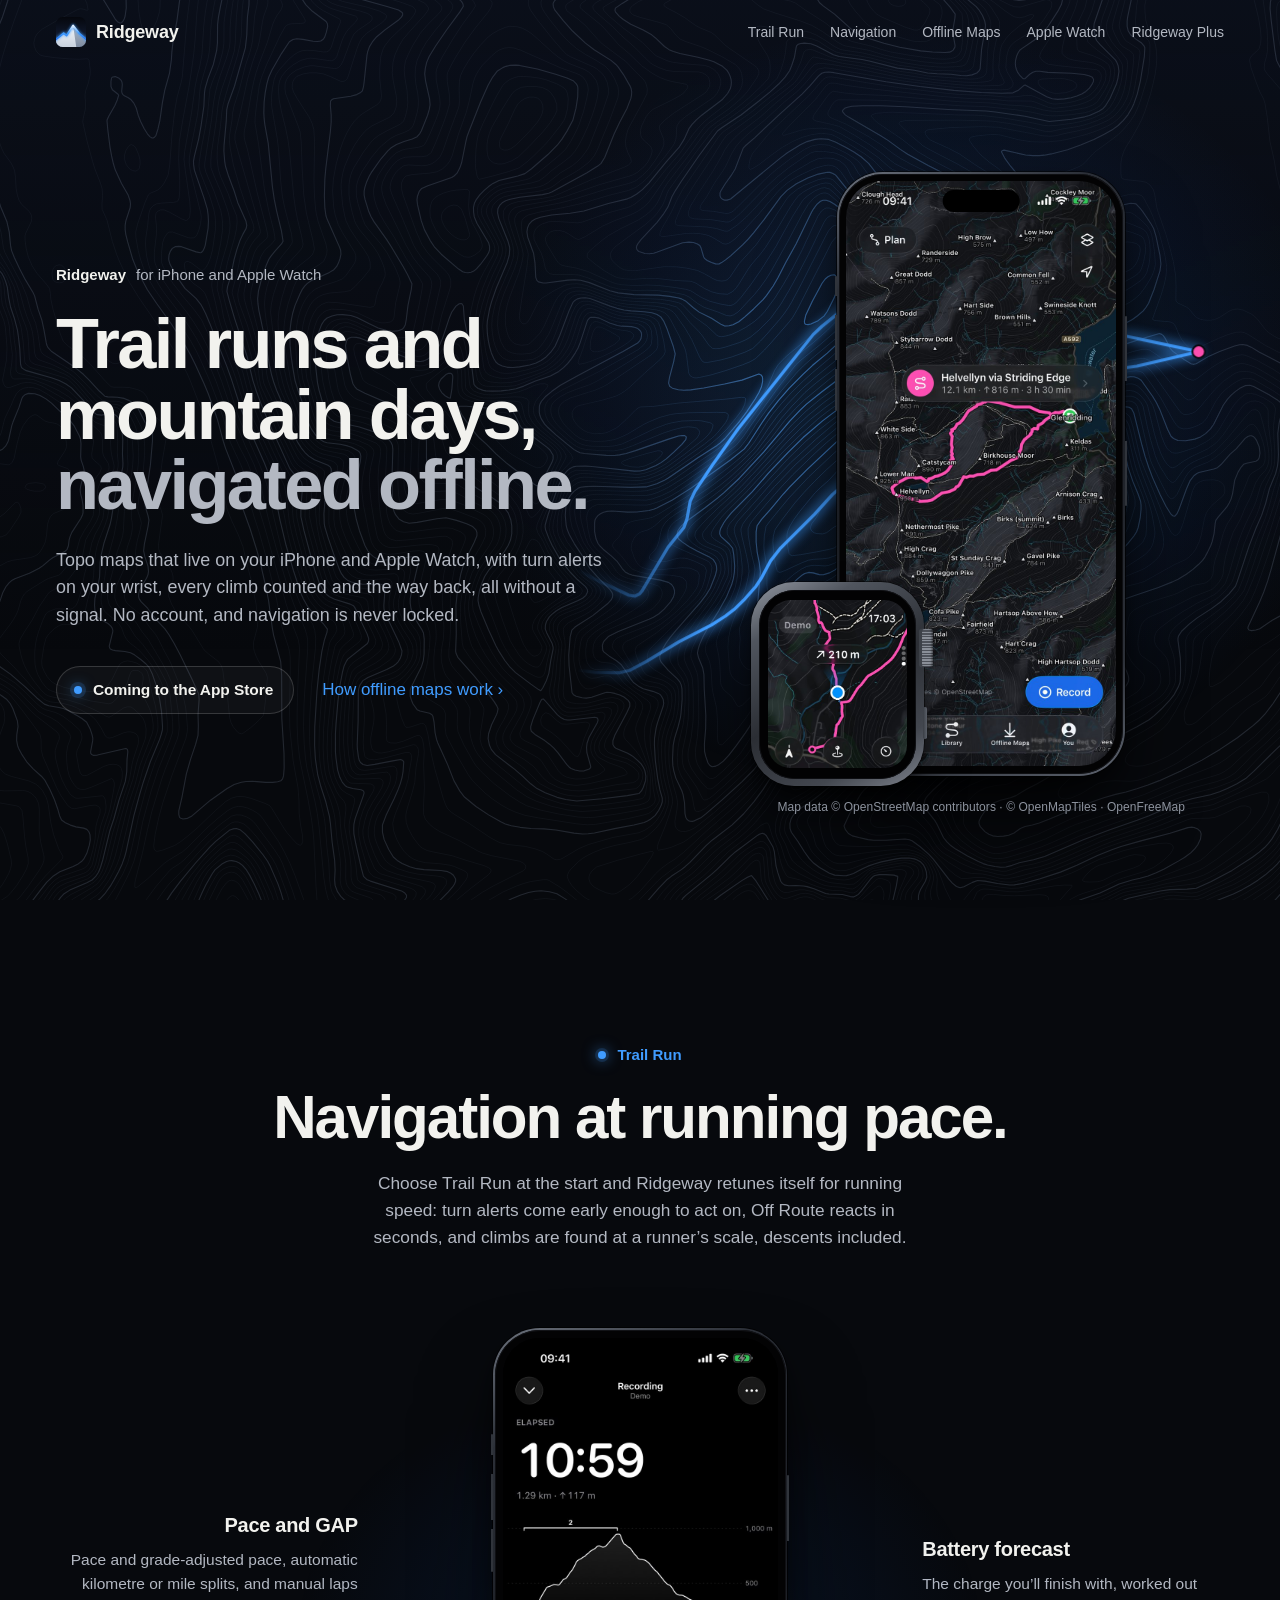
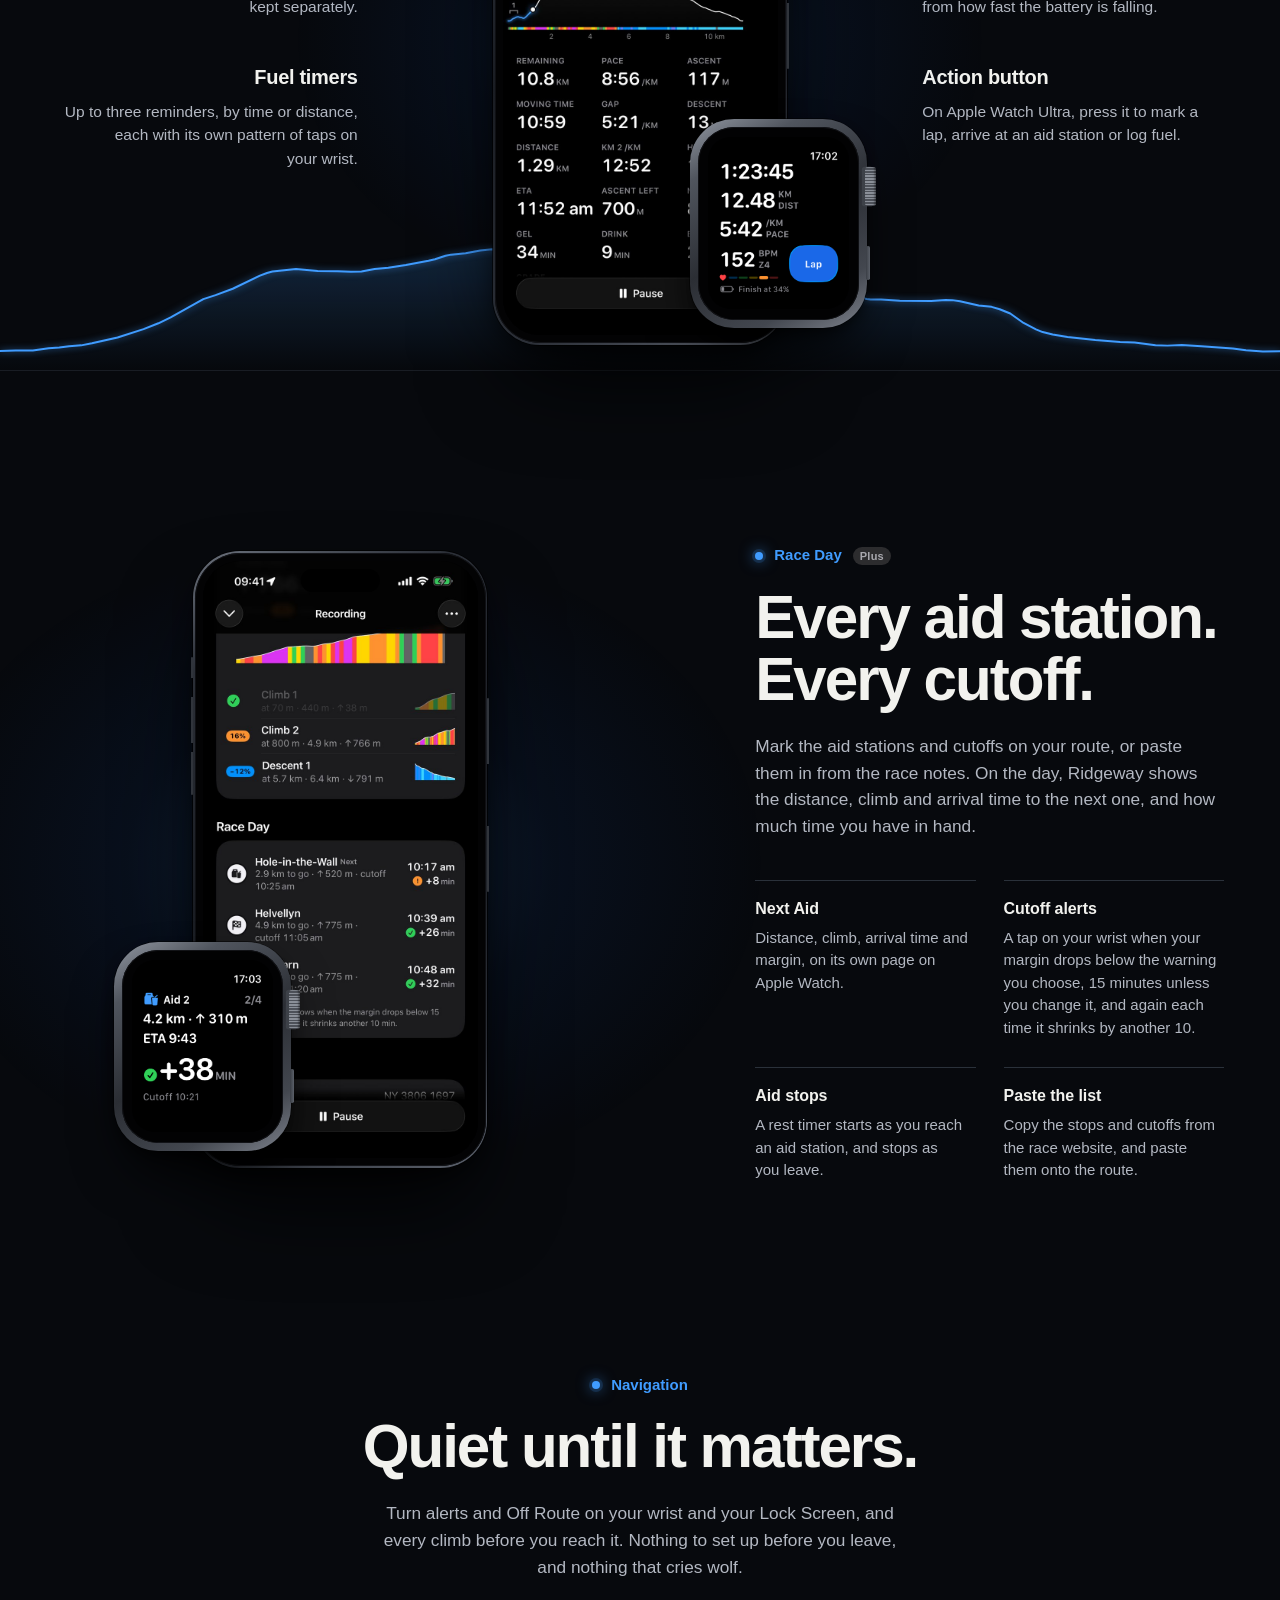
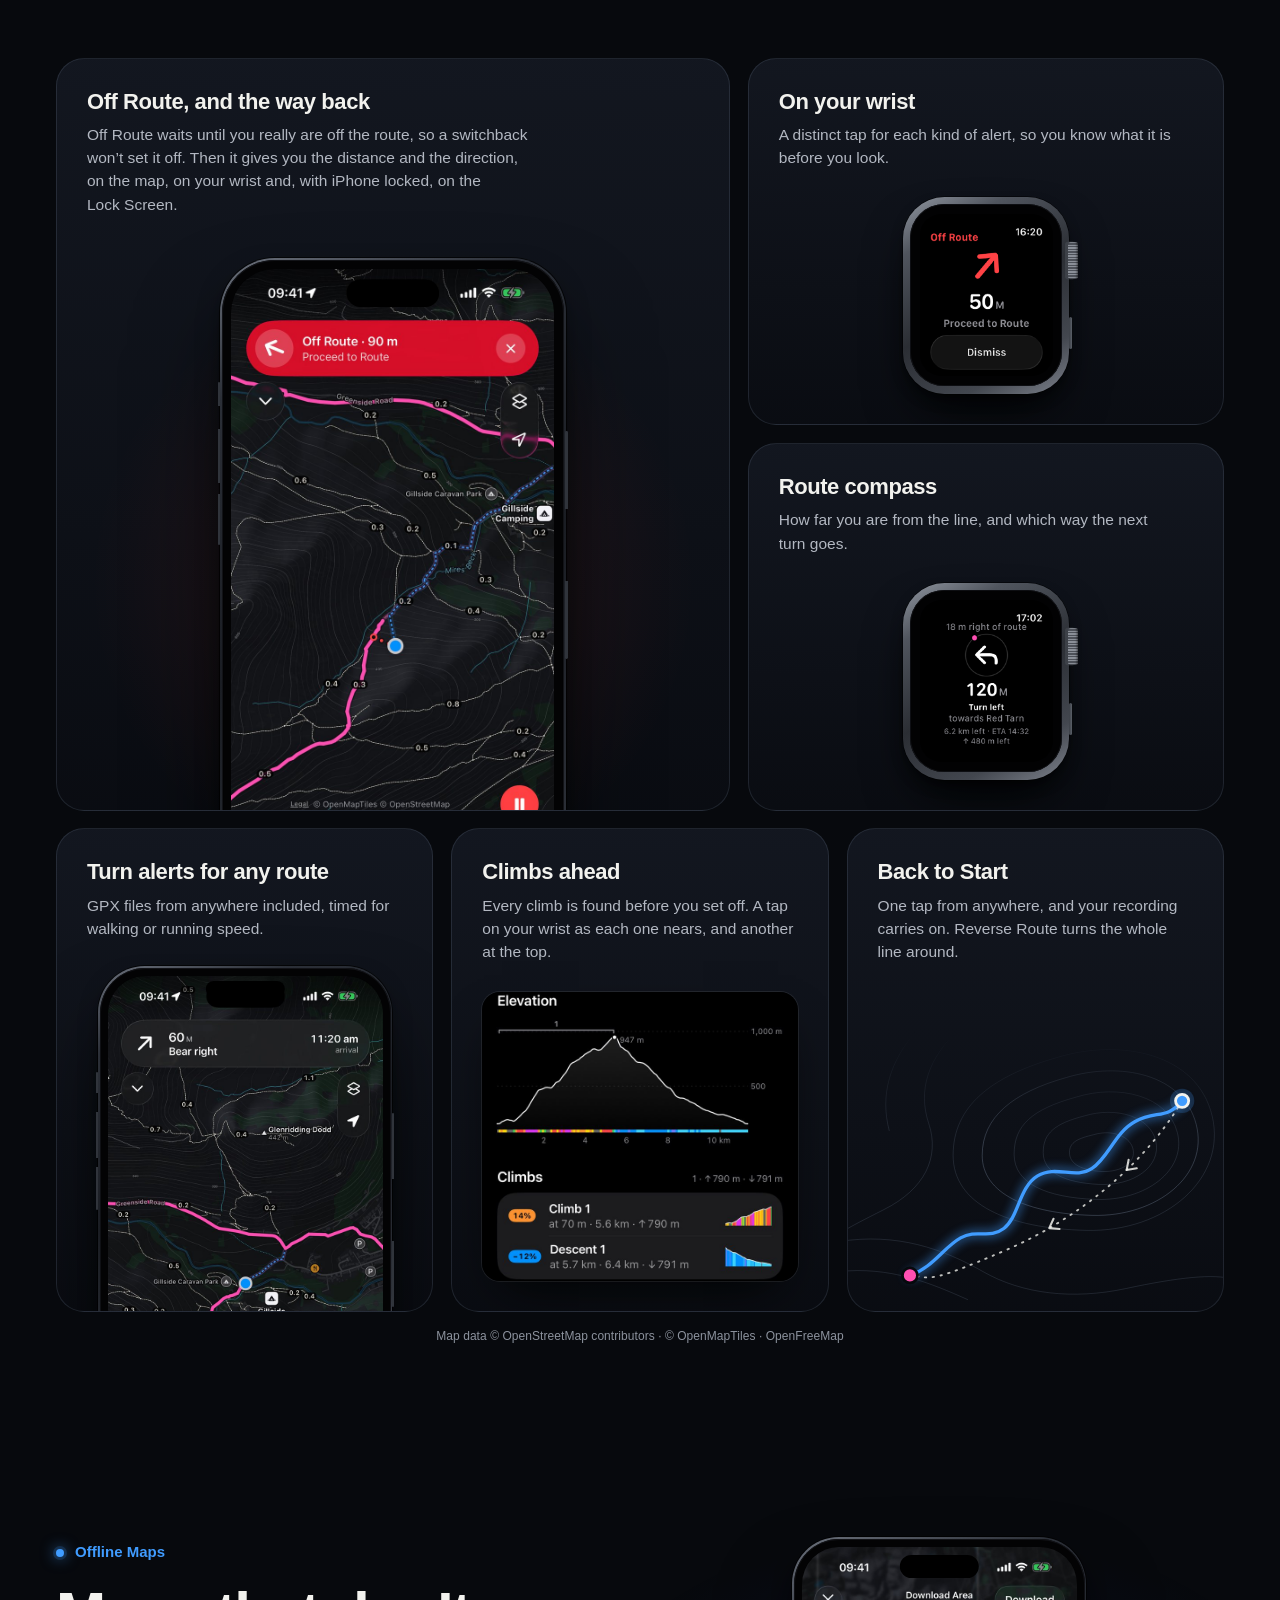
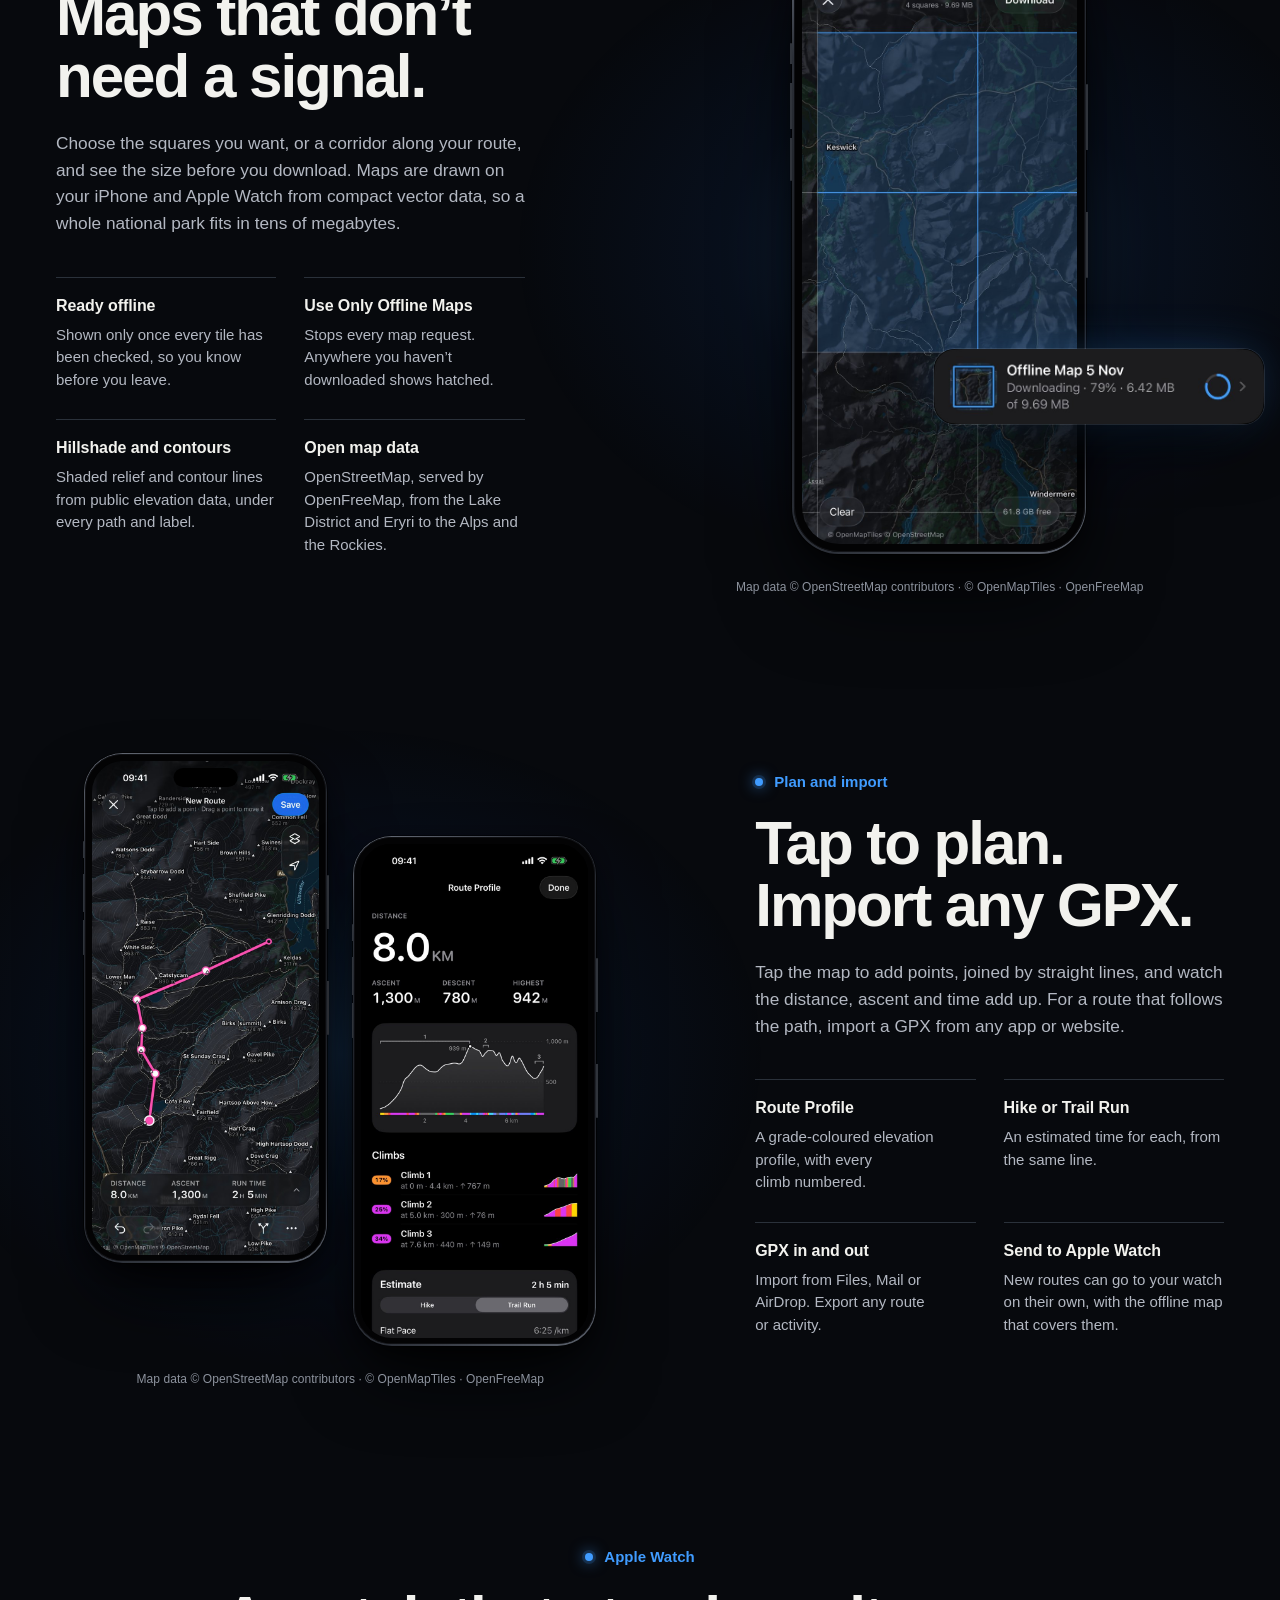
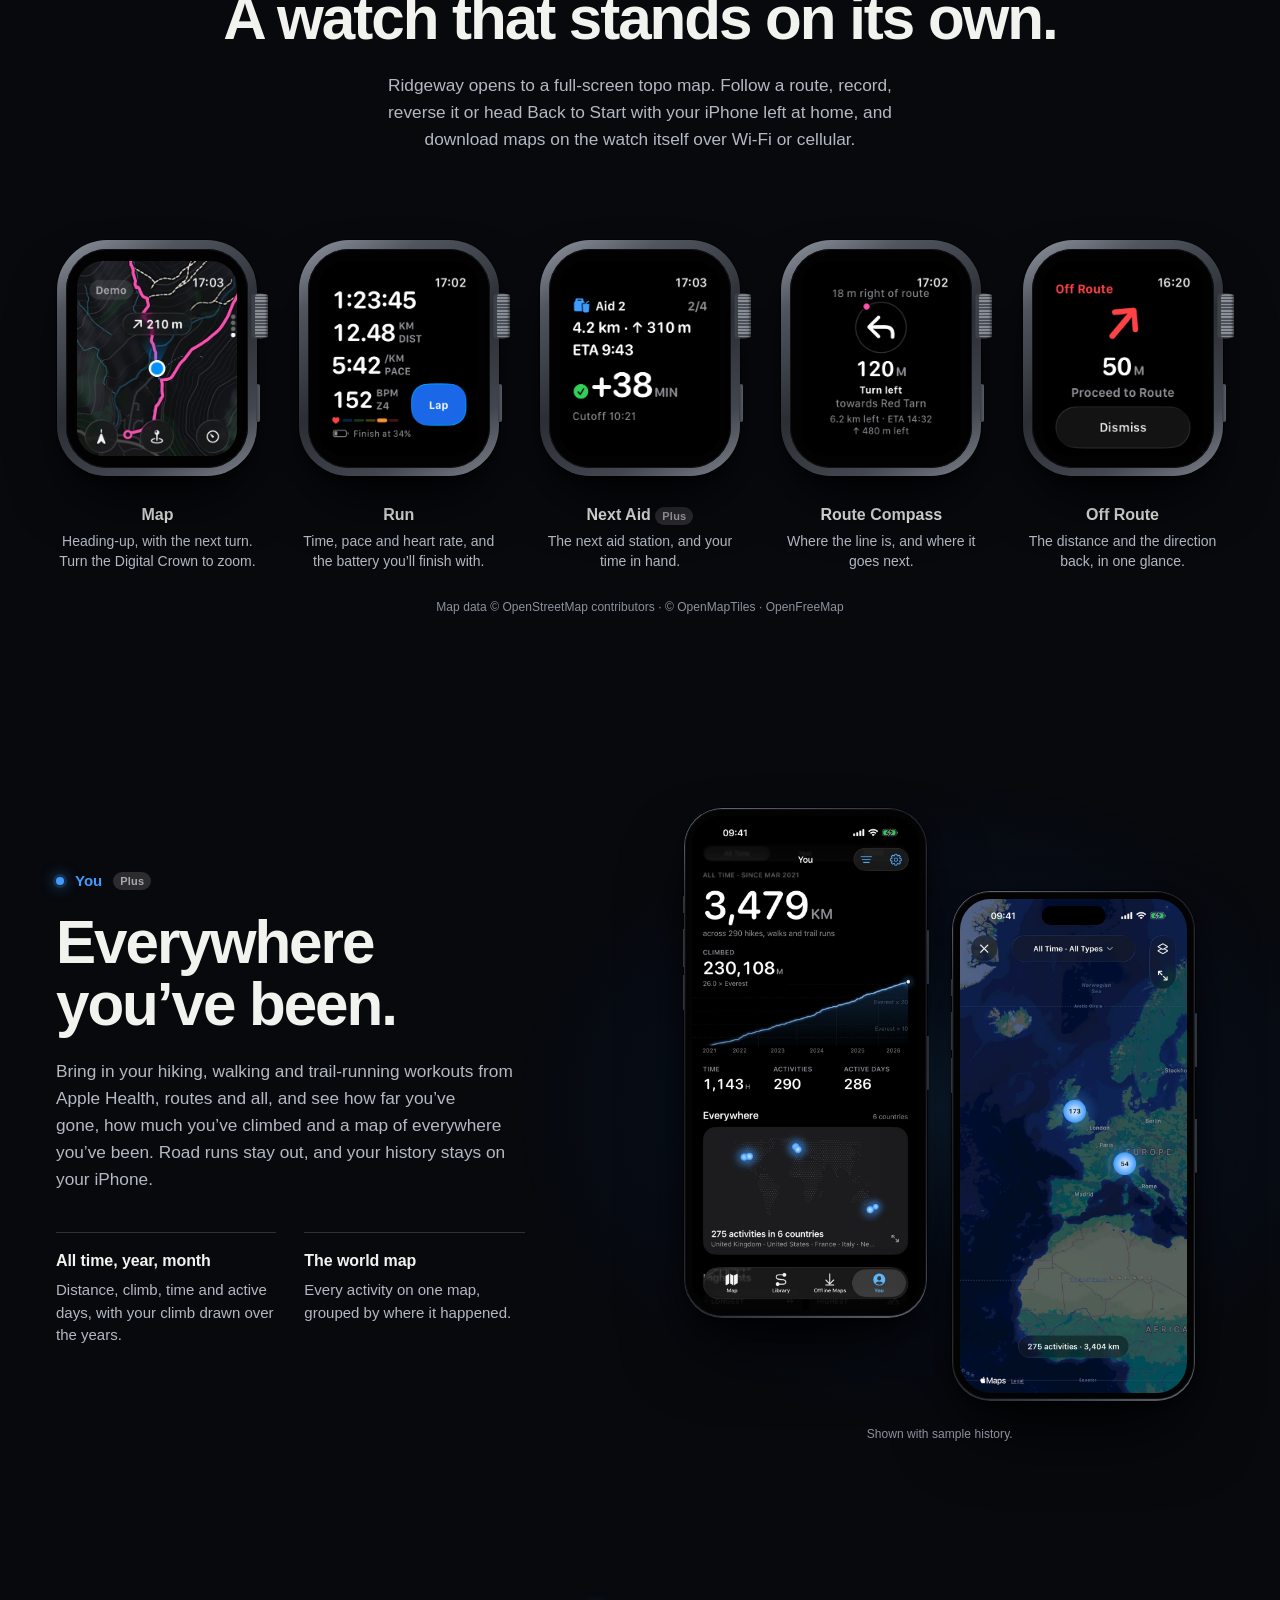
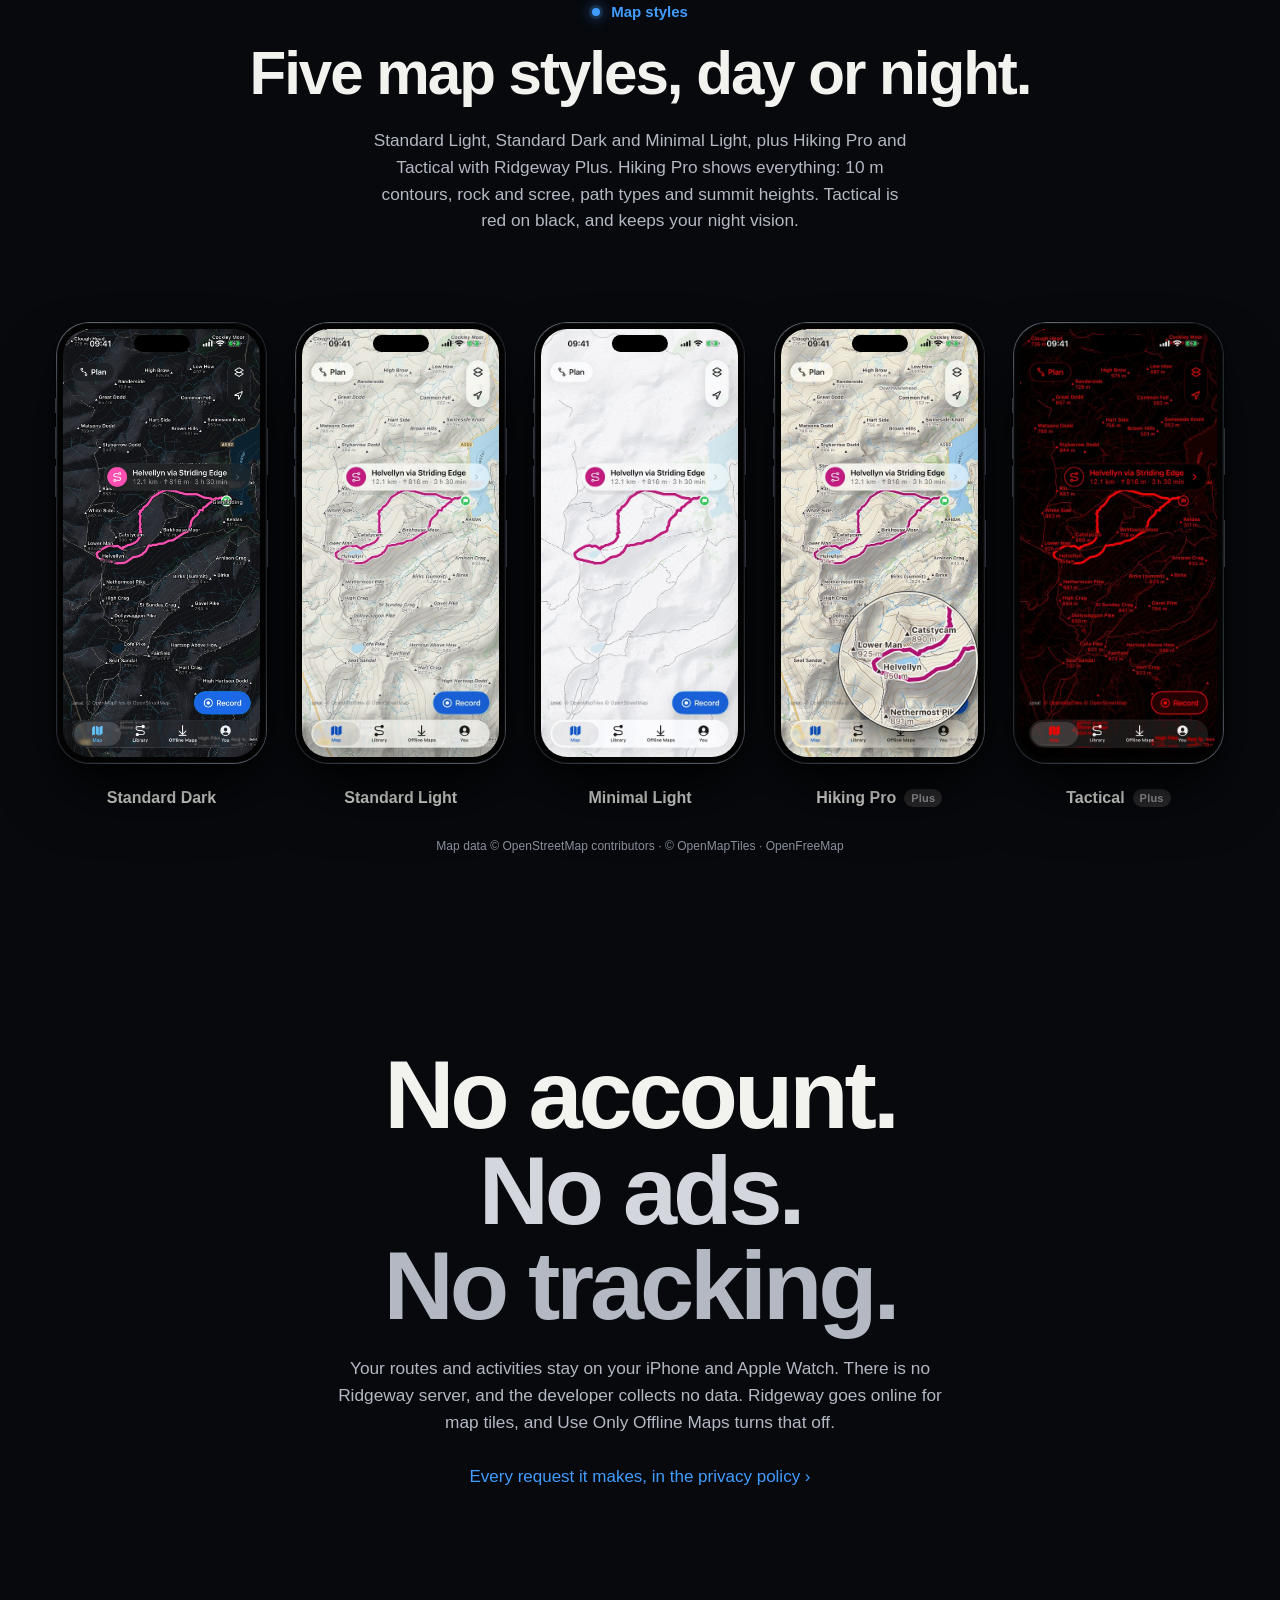
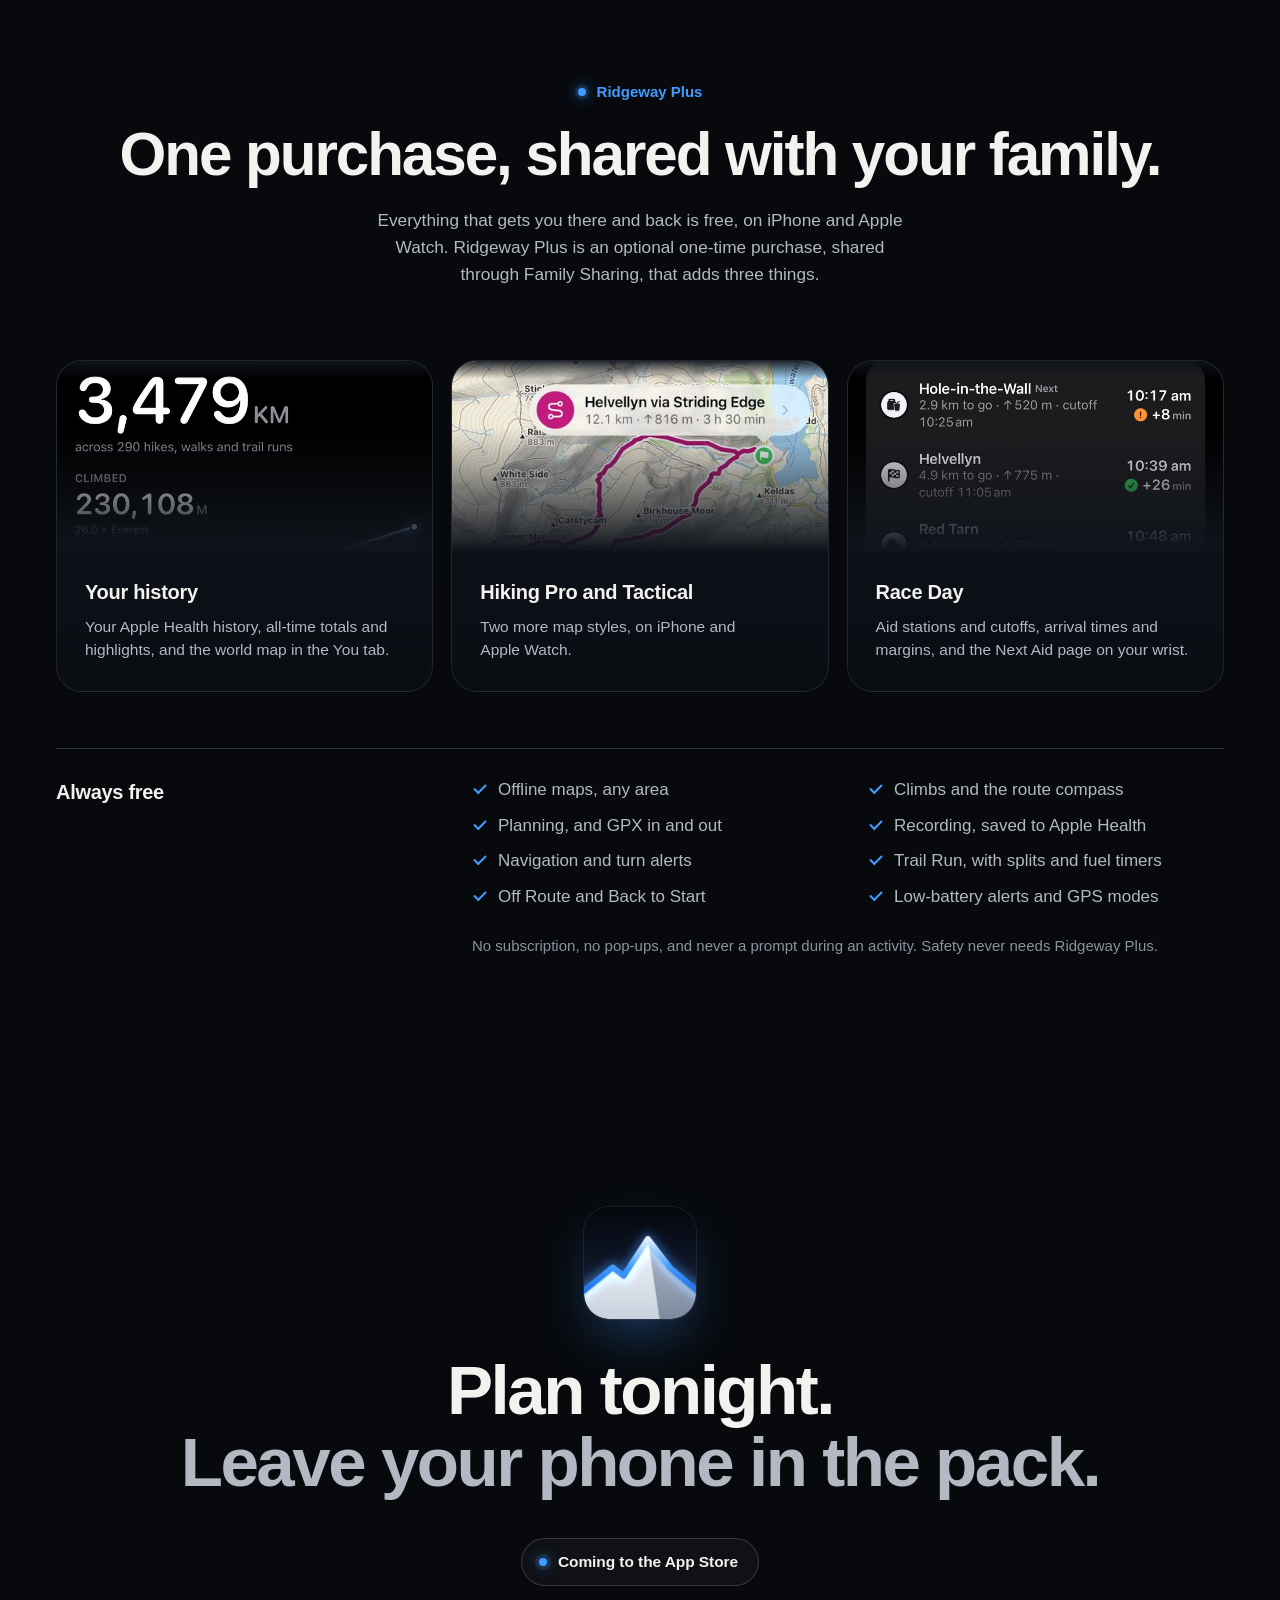
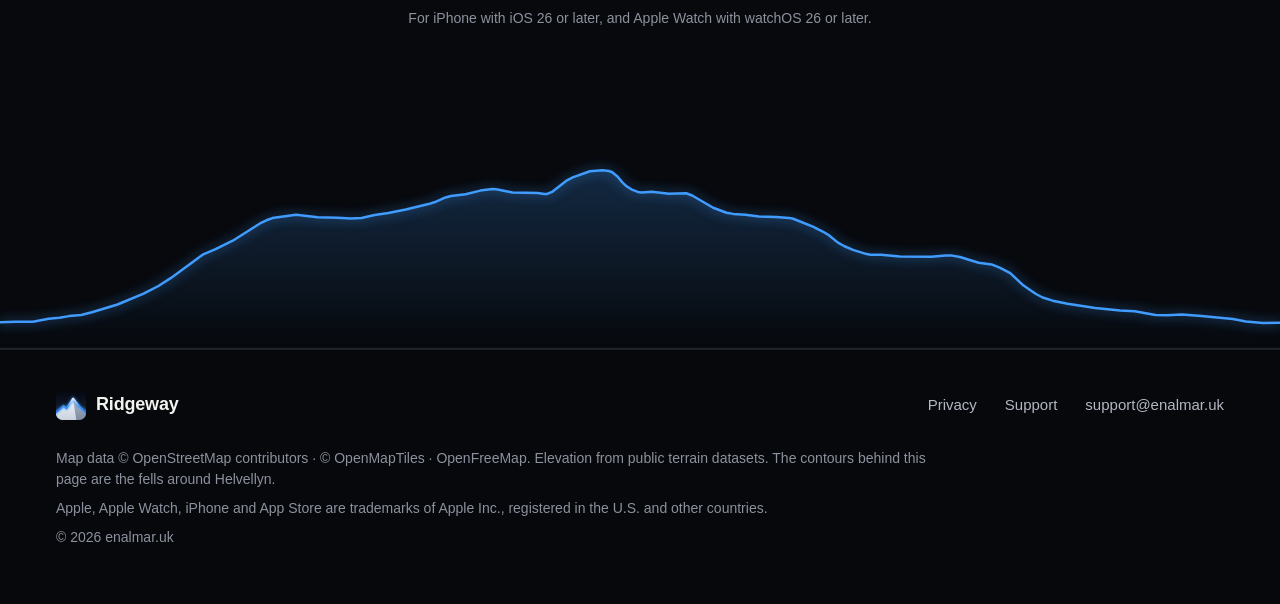
==== commit dc34755f: "Pre-launch download pill, five map styles, tile and hero fixes - Replace the three download calls to" ====
--- a/index.html
+++ b/index.html
@@ -26,7 +26,7 @@
 <link rel="icon" href="assets/favicon.svg" type="image/svg+xml">
 <link rel="icon" href="assets/favicon-32.png" sizes="32x32" type="image/png">
 <link rel="apple-touch-icon" href="assets/apple-touch-icon.png">
-<!-- TODO(App Store): add "downloadUrl":"https://apps.apple.com/app/id<APPLE_ID>" once the listing is live. -->
+<!-- STAGED: at launch, add "downloadUrl":"https://apps.apple.com/app/idAPPLE_ID" to the JSON-LD below. -->
 <script type="application/ld+json">
 {"@context":"https://schema.org","@type":"SoftwareApplication",
  "name":"Ridgeway","alternateName":"Ridgeway: Hike & Trail Run",
@@ -214,6 +214,7 @@
 .watch__screen img { width: 100%; height: 100%; }
 
 .attrib { font-size: 12px; line-height: 1.4; color: var(--ink-3); letter-spacing: .005em; }
+.nw { white-space: nowrap; }
 
 /* ---- Hero --------------------------------------------------------------------------------- */
 .hero { position: relative; padding-block: clamp(28px, 6vh, 72px) clamp(64px, 10vh, 120px); overflow-x: clip; }
@@ -228,22 +229,28 @@
 .more { font-weight: 500; font-size: 17px; white-space: nowrap; }
 .more::after { content: " \203A"; }
 
-.badge {
-  display: inline-flex; align-items: center; gap: 12px; height: 58px; padding: 0 22px 0 14px; border-radius: 15px;
-  background: #000; color: #fff; border: 1px solid rgba(255, 255, 255, .42);
-  box-shadow: 0 0 0 1px rgba(0, 0, 0, .6), 0 12px 32px -12px rgba(64, 156, 255, .45);
-  transition: border-color .2s ease, transform .2s ease;
-}
-.badge:hover { text-decoration: none; border-color: rgba(255, 255, 255, .9); }
-.badge:active { transform: scale(.98); }
-.badge img { width: 34px; height: 34px; }
-.badge span { display: flex; flex-direction: column; line-height: 1.08; }
-.badge small { font-size: 11.5px; font-weight: 500; letter-spacing: .01em; }
-.badge strong { font-size: 22px; font-weight: 600; letter-spacing: -.015em; }
-
-.hero__stage { position: relative; display: grid; place-items: center; padding-block: 12px 40px;
-               --pw: clamp(220px, min(22.5vw, (100svh - 210px) * .47), 312px); --ww: calc(var(--pw) * .6); }
-.hero__route { position: absolute; left: -68%; top: 48%; width: 200%; translate: 0 -50%; z-index: 0;
+/* Before launch: a quiet status pill, not a link. At launch: .get, a plain text button (never a
+   copy of Apple's badge; the official badge, if wanted, comes from Apple's marketing resources). */
+.soon {
+  display: inline-flex; align-items: center; gap: 11px; height: 48px; padding: 0 20px 0 17px; border-radius: 999px;
+  border: 1px solid rgba(255, 255, 255, .16); background: rgba(255, 255, 255, .035);
+  color: var(--ink); font-size: 15.5px; font-weight: 600; letter-spacing: -.005em; white-space: nowrap;
+}
+.soon__dot { width: 8px; height: 8px; border-radius: 50%; background: var(--blue);
+             box-shadow: 0 0 0 4px rgba(64, 156, 255, .16), 0 0 14px rgba(64, 156, 255, .7); }
+.get {
+  display: inline-flex; align-items: center; height: 50px; padding: 0 24px; border-radius: 999px;
+  background: var(--blue-fill); color: #fff; font-size: 16px; font-weight: 600; letter-spacing: -.005em;
+  transition: background-color .2s ease;
+}
+.get:hover { text-decoration: none; background: #2a76f0; }
+
+.hero__stage { position: relative; display: grid; place-items: center; padding-block: 12px var(--foot);
+               --pw: clamp(220px, min(22.5vw, (100svh - 210px) * .47), 312px); --ww: calc(var(--pw) * .6);
+               --foot: 40px; /* room under the phone for the map attribution */ }
+/* The start dot sits at 89.4% of the route's width: left + width x .894 keeps it at ~95% of the stage,
+   inside the viewport at every width, with the far end faded out behind the copy. */
+.hero__route { position: absolute; left: -75%; top: 48%; width: 190%; translate: 0 -50%; z-index: 0;
                -webkit-mask: linear-gradient(90deg, transparent 22%, #000 36%); mask: linear-gradient(90deg, transparent 22%, #000 36%);
                --rw-dur: 3.4s; --rw-delay: .45s; --rw-glow: .55; --rw-ground: var(--ground); }
 .hero__route svg { width: 100%; height: auto; display: block; overflow: visible; }
@@ -252,8 +259,9 @@
 .hero__route .rw-start { r: 14px; }
 .hero__route .rw-top { r: 8px; }
 .hero .phone { --w: var(--pw); position: relative; z-index: 2; }
-.hero .watch { --w: var(--ww); position: absolute; z-index: 3; bottom: 30px; left: calc(50% - var(--pw) * .5 - var(--ww) * .5); }
-.hero .attrib { position: absolute; z-index: 3; bottom: 0; left: 0; right: 0; text-align: center; }
+.hero .watch { --w: var(--ww); position: absolute; z-index: 3; bottom: calc(var(--foot) - 10px); left: calc(50% - var(--pw) * .5 - var(--ww) * .5); }
+.hero .attrib { position: absolute; z-index: 3; bottom: 0; left: 0; right: 0; text-align: center; text-wrap: balance; }
+@media (max-width: 1180px) { .hero__stage { --foot: 64px; } } /* the attribution may take two lines */
 @media (max-width: 900px) {
   .hero__grid { grid-template-columns: 1fr; min-height: 0; gap: 48px; }
   .hero__stage { --pw: min(64vw, 290px); margin-inline: auto; width: 100%; }
@@ -377,12 +385,16 @@
 .tile--wrist .tile__fig, .tile--compass .tile__fig { padding-bottom: 30px; }
 .tile .watch { --w: clamp(150px, 13vw, 184px); }
 .tile--turn, .tile--climbs, .tile--back { grid-column: span 4; }
-.tile--turn .phone { --w: clamp(230px, 22vw, 290px); margin-bottom: -18px; }
-.tile--turn .phone__screen { aspect-ratio: 1320 / 1280; }
+/* The turn-alert phone takes whatever height the row leaves under the text (the Climbs tile sets
+   it) and runs off the bottom edge, so there is no gap between the words and the phone. */
+.tile--turn .tile__fig { flex: 1 1 0; height: 0; min-height: 0; margin: 0; padding-top: 26px; align-items: flex-start; }
+.tile--turn .phone { --w: clamp(240px, 23vw, 318px); }
+.tile--turn .phone__screen { aspect-ratio: 1320 / 1900; }
 .tile--climbs .tile__fig { padding-bottom: 30px; }
 .shot { overflow: hidden; border-radius: 18px; box-shadow: 0 0 0 1px rgba(255, 255, 255, .08), 0 24px 50px -20px rgba(0, 0, 0, .9); }
-.tile--back { justify-content: space-between; padding-bottom: 30px; }
-.tile--back svg { width: 100%; max-width: 300px; height: auto; margin: 26px auto 0; overflow: visible; }
+.tile--back { justify-content: space-between; padding-bottom: 0; }
+.tile--back .bts { display: block; flex: 1 1 0; width: calc(100% + 60px); height: 0; min-height: 0; margin: 14px -30px 0; }
+@media (max-width: 1000px) { .tile--back .bts { flex: none; height: auto; max-height: 300px; } }
 .tiles + .attrib { margin-top: 16px; text-align: center; }
 @media (max-width: 1000px) {
   .tile--off { grid-column: span 12; grid-row: auto; }
@@ -394,6 +406,9 @@
   .tile { padding: 24px 22px 0; border-radius: 24px; }
   .tile--wrist, .tile--compass, .tile--turn, .tile--climbs { grid-column: span 12; }
   .tile--off .phone { --w: min(68vw, 290px); }
+  .tile--turn .tile__fig { flex: none; height: auto; }
+  .tile--turn .phone { --w: min(68vw, 290px); margin-bottom: calc(var(--w) * -.62); }
+  .tile--back .bts { width: calc(100% + 44px); margin-inline: -22px; }
 }
 
 /* ---- Apple Watch: the row of pages -------------------------------------------------------- */
@@ -413,12 +428,30 @@
 
 /* ---- Map styles --------------------------------------------------------------------------- */
 .styles { list-style: none; margin: clamp(56px, 7vw, 88px) 0 0; padding: 0;
-          display: grid; grid-template-columns: repeat(4, minmax(0, 1fr)); gap: clamp(18px, 3vw, 44px); }
-.styles li { display: flex; flex-direction: column; align-items: center; }
-.styles .phone { --w: min(100%, 262px); }
-.styles h3 { margin-top: 22px; display: flex; align-items: center; gap: 8px; font-size: 16px; font-weight: 600; }
+          display: grid; grid-template-columns: repeat(5, minmax(0, 1fr)); gap: 48px clamp(16px, 2.2vw, 36px); }
+.styles li { display: flex; flex-direction: column; align-items: center; min-width: 0; }
+.styles .phone { --w: min(100%, 250px); }
+.styles__dev { position: relative; width: min(100%, 250px); }
+.styles__dev .phone { --w: 100%; }
+/* Hiking Pro at full size, in a loupe over the phone: the thumbnail alone looks like Standard Light. */
+.loupe { position: absolute; z-index: 1; right: 4%; bottom: 8%; width: 64%; aspect-ratio: 1; border-radius: 50%;
+         box-shadow: 0 0 0 2px #E9E6DD, 0 0 0 3px rgba(0, 0, 0, .55), 0 22px 44px -12px rgba(0, 0, 0, .95); }
+.styles h3 { margin-top: 22px; display: flex; align-items: center; gap: 8px; font-size: 16px; font-weight: 600; text-align: center; }
 .styles + .attrib { margin-top: 28px; text-align: center; }
-@media (max-width: 760px) { .styles { grid-template-columns: 1fr 1fr; row-gap: 44px; } }
+@media (max-width: 1100px) {
+  /* three, then the two Plus styles */
+  .styles { grid-template-columns: repeat(6, minmax(0, 1fr)); }
+  .styles li { grid-column: span 2; }
+  .styles li:nth-child(4) { grid-column: 2 / span 2; }
+  .styles .phone, .styles__dev { --w: min(100%, 236px); width: min(100%, 236px); }
+  .styles__dev .phone { --w: 100%; }
+}
+@media (max-width: 640px) {
+  .styles { grid-template-columns: 1fr 1fr; row-gap: 40px; }
+  .styles li, .styles li:nth-child(4) { grid-column: auto; }
+  .styles li:first-child { grid-column: 1 / -1; }
+  .styles li:first-child .phone { width: calc(50% - 8px); }
+}
 
 /* ---- Privacy ------------------------------------------------------------------------------ */
 .privacy h2 { font-size: clamp(42px, 7.6vw, 112px); line-height: .98; letter-spacing: -.042em; }
@@ -435,7 +468,8 @@
                  padding: 0 28px 30px; }
 .plus-cards .peek { height: 190px; margin: 0 -28px 26px; overflow: hidden; position: relative; }
 .plus-cards .peek img { width: 100%; height: auto; }
-.plus-cards .peek::after { content: ""; position: absolute; inset: 0; background: linear-gradient(180deg, transparent 35%, #10141B 100%); }
+.plus-cards .peek::after { content: ""; position: absolute; inset: 0;
+                           background: linear-gradient(180deg, rgba(16, 20, 27, .9), transparent 18px, transparent 35%, #10141B 100%); }
 .plus-cards h3 { font-size: 20px; letter-spacing: -.015em; }
 .plus-cards p { margin-top: 8px; font-size: 15.5px; color: var(--ink-2); }
 .free { margin-top: clamp(40px, 5vw, 56px); display: grid; grid-template-columns: minmax(0, 1fr) minmax(0, 2fr); gap: 16px 40px;
@@ -459,7 +493,7 @@
                box-shadow: 0 0 0 1px rgba(255, 255, 255, .08), 0 24px 60px -16px rgba(64, 156, 255, .45); }
 .close h2 { font-size: clamp(36px, 5.4vw, 76px); line-height: 1.03; letter-spacing: -.036em; font-weight: 700; }
 .close h2 span { display: block; color: var(--ink-2); }
-.close .badge { margin-top: 40px; }
+.close .soon, .close .get { margin-top: 40px; }
 .close__fine { margin-top: 22px; font-size: 14px; color: var(--ink-3); }
 .ridge { position: relative; margin-top: clamp(64px, 9vw, 120px); height: clamp(120px, 16vw, 220px); --rw-dur: 3.6s; --rw-delay: .2s; }
 .ridge svg { position: absolute; inset: 0; width: 100%; height: 100%; }
@@ -481,6 +515,7 @@
 .js-reveal .reveal.d1 { transition-delay: .08s; }
 .js-reveal .reveal.d2 { transition-delay: .16s; }
 .js-reveal .reveal.d3 { transition-delay: .24s; }
+.js-reveal .reveal.d4 { transition-delay: .32s; }
 </style>
 </head>
 <body>
@@ -502,8 +537,11 @@
       <a href="#watch">Apple Watch</a>
       <a href="#plus">Ridgeway Plus</a>
     </nav>
-    <!-- TODO(App Store): point at the listing, as below. -->
-    <a class="bar__get" href="#app-store">Download</a>
+<!-- STAGED: App Store link (bar). No listing yet, so the bar has no download button.
+     On approval: remove this comment's markers and replace APPLE_ID with the numeric
+     Apple ID from App Store Connect (the same ID in all three staged links).
+    <a class="bar__get" href="https://apps.apple.com/app/idAPPLE_ID">Download</a>
+-->
   </div>
 </header>
 
@@ -516,9 +554,13 @@
       <h1 id="hero-title">Trail runs and mountain days, <span>navigated offline.</span></h1>
       <p class="hero__lede">Topo maps that live on your iPhone and Apple Watch, with turn alerts on your wrist, every climb counted and the way back, all without a signal. No account, and navigation is never locked.</p>
       <div class="hero__actions">
-        <!-- TODO(App Store): replace href="#app-store" with https://apps.apple.com/app/id<APPLE_ID>
-             when the listing is live. Three links use it: here, the bar's Download and the closing section. -->
-        <a class="badge" href="#app-store"><img src="assets/favicon.svg" width="34" height="34" alt=""><span><small>Download on the</small> <strong>App Store</strong></span></a>
+        <p class="soon"><span class="soon__dot" aria-hidden="true"></span>Coming to the App Store</p>
+<!-- STAGED: App Store link (hero). On approval: delete the "Coming to the App Store" line
+     directly above, remove this comment's markers, and replace APPLE_ID with the numeric
+     Apple ID from App Store Connect. A plain text button, never a look-alike of Apple's badge;
+     if the badge is wanted, use the official artwork from Apple's marketing resources.
+        <a class="get" href="https://apps.apple.com/app/idAPPLE_ID">Download on the App Store</a>
+-->
         <a class="more" href="#offline">How offline maps work</a>
       </div>
     </div>
@@ -560,7 +602,7 @@
                alt="Ridgeway on Apple Watch Ultra following the route on a dark topo map, with a turn in 210 m.">
         </div></div></div>
       </figure>
-      <p class="attrib">Map data © OpenStreetMap contributors · © OpenMapTiles · OpenFreeMap</p>
+      <p class="attrib"><span class="nw">Map data © OpenStreetMap contributors&nbsp;·</span> <span class="nw">© OpenMapTiles · OpenFreeMap</span></p>
     </div>
   </div>
 </section>
@@ -632,7 +674,7 @@
     </div>
     <ul class="specs reveal">
       <li><h3>Next Aid</h3><p>Distance, climb, arrival time and margin, on its own page on Apple Watch.</p></li>
-      <li><h3>Cutoff alerts</h3><p>A tap on your wrist when your margin drops below 15 minutes, and again each time it shrinks by another 10.</p></li>
+      <li><h3>Cutoff alerts</h3><p>A tap on your wrist when your margin drops below the warning you choose, 15 minutes unless you change it, and again each time it shrinks by another 10.</p></li>
       <li><h3>Aid stops</h3><p>A rest timer starts as you reach an aid station, and stops as you leave.</p></li>
       <li><h3>Paste the list</h3><p>Copy the stops and cutoffs from the race website, and paste them onto the route.</p></li>
     </ul>
@@ -689,7 +731,7 @@
         <figure class="tile__fig">
           <div class="phone">
             <div class="phone__body"><div class="phone__glass"><div class="phone__screen">
-              <img src="assets/shots/turn-alert.jpg" width="720" height="698" loading="lazy" decoding="async"
+              <img src="assets/shots/turn-alert.jpg" width="720" height="1036" loading="lazy" decoding="async"
                    alt="A turn alert on iPhone during a trail run: 60 m, Bear right, arriving 11:20 am.">
             </div></div></div>
           </div>
@@ -710,13 +752,30 @@
           <h3>Back to Start</h3>
           <p>One tap from anywhere, and your recording carries on. Reverse Route turns the whole line around.</p>
         </div>
-        <svg viewBox="0 0 300 150" aria-hidden="true" focusable="false">
-          <defs><filter id="bts-glow" x="-20%" y="-40%" width="140%" height="180%"><feGaussianBlur stdDeviation="5"/></filter></defs>
-          <path d="M28 118 C 70 116, 84 74, 128 70 S 196 92, 226 52 S 262 18, 276 30" stroke="#409CFF" stroke-width="9" stroke-linecap="round" fill="none" opacity=".45" filter="url(#bts-glow)"/>
-          <path d="M28 118 C 70 116, 84 74, 128 70 S 196 92, 226 52 S 262 18, 276 30" stroke="#409CFF" stroke-width="3" stroke-linecap="round" fill="none"/>
-          <path d="M276 30 C 250 70, 200 120, 40 124" stroke="#F2F2EE" stroke-opacity=".7" stroke-width="2" stroke-dasharray="2 7" stroke-linecap="round" fill="none"/>
-          <circle cx="28" cy="118" r="8" fill="#FF4FB2" stroke="#07090D" stroke-width="3"/>
-          <circle cx="276" cy="30" r="8" fill="#409CFF" stroke="#F2F2EE" stroke-width="3"/>
+        <svg class="bts" viewBox="0 0 400 300" preserveAspectRatio="xMidYMax meet" fill="none" aria-hidden="true" focusable="false">
+          <defs>
+            <filter id="bts-glow" x="-20%" y="-40%" width="140%" height="180%"><feGaussianBlur stdDeviation="5"/></filter>
+            <linearGradient id="bts-fade" x1="0" y1="0" x2="0" y2="1"><stop offset="0" stop-color="#fff" stop-opacity="0"/><stop offset=".4" stop-color="#fff"/></linearGradient>
+            <mask id="bts-mask"><rect width="400" height="300" fill="url(#bts-fade)"/></mask>
+          </defs>
+          <g mask="url(#bts-mask)" stroke="#AABEDC" stroke-opacity=".15" stroke-width="1">
+            <path d="M262 112c20-6 40 2 42 17s-16 24-37 22-31-9-31-20 9-15 26-19Z"/>
+            <path d="M252 92c33-10 70 0 76 27s-24 48-61 46-59-13-59-34 13-31 44-39Z"/>
+            <path d="M243 72c45-14 98-2 108 38s-34 73-87 71-87-17-87-48 19-48 66-61Z"/>
+            <path d="M233 51c57-17 124-4 138 50s-42 99-111 97-117-23-117-64 33-67 90-83Z" stroke-opacity=".26"/>
+            <path d="M222 30c68-21 150-5 166 62s-50 124-134 122-142-28-142-80 40-84 110-104Z"/>
+            <path d="M-10 226c62-10 112 8 154 32s96 30 152 18 94-16 114-10"/>
+            <path d="M-10 258c54-6 98 12 138 30"/>
+            <path d="M118 0c-32 30-44 64-32 100s-4 70-48 92-48 26-48 26"/>
+            <path d="M74 0c-30 34-40 70-30 108"/>
+          </g>
+          <path d="M66 262c24-8 36-30 54-40s30 2 46-10 16-44 36-56 40 4 58-8 24-38 46-50 34-2 50-22" stroke="#409CFF" stroke-width="10" stroke-linecap="round" stroke-linejoin="round" opacity=".42" filter="url(#bts-glow)"/>
+          <path d="M66 262c24-8 36-30 54-40s30 2 46-10 16-44 36-56 40 4 58-8 24-38 46-50 34-2 50-22" stroke="#409CFF" stroke-width="3.5" stroke-linecap="round" stroke-linejoin="round"/>
+          <path d="M356 76C318 140 250 200 166 236s-76 28-100 26" stroke="#F2F2EE" stroke-opacity=".78" stroke-width="2" stroke-dasharray="1.5 7" stroke-linecap="round"/>
+          <path d="M307.7 147.9L296.9 149.6 299 138.8M225.4 212.5L214.4 211.6 219 201.6" stroke="#F2F2EE" stroke-opacity=".85" stroke-width="2.2" stroke-linecap="round" stroke-linejoin="round"/>
+          <circle cx="66" cy="262" r="8" fill="#FF4FB2" stroke="#07090D" stroke-width="3"/>
+          <circle cx="356" cy="76" r="13" fill="#409CFF" fill-opacity=".2"/>
+          <circle cx="356" cy="76" r="7" fill="#409CFF" stroke="#F2F2EE" stroke-width="3"/>
         </svg>
       </article>
     </div>
@@ -791,38 +850,38 @@
       <h2 id="watch-title">A watch that stands on its own.</h2>
       <p class="lede">Ridgeway opens to a full-screen topo map. Follow a route, record, reverse it or head Back to Start with your iPhone left at home, and download maps on the watch itself over Wi-Fi or cellular.</p>
     </div>
-    <ul class="watches">
+    <ul class="watches" tabindex="0" aria-label="Apple Watch pages">
       <li class="reveal">
         <div class="watch"><div class="watch__case"><div class="watch__glass"><div class="watch__screen">
-          <img src="assets/watch/map.jpg" width="400" height="487" loading="lazy" decoding="async"
+          <img src="assets/watch/map.jpg" width="400" height="487" decoding="async"
                alt="The map page: the route, your position and heading, and the next turn in 210 m.">
         </div></div></div></div>
         <h3>Map</h3><p>Heading-up, with the next turn. Turn the Digital Crown to zoom.</p>
       </li>
       <li class="reveal d1">
         <div class="watch"><div class="watch__case"><div class="watch__glass"><div class="watch__screen">
-          <img src="assets/watch/run.png" width="400" height="487" loading="lazy" decoding="async"
+          <img src="assets/watch/run.png" width="400" height="487" decoding="async"
                alt="The run page: time, distance, pace, heart rate, a Lap button and the battery forecast.">
         </div></div></div></div>
         <h3>Run</h3><p>Time, pace and heart rate, and the battery you’ll finish with.</p>
       </li>
       <li class="reveal d2">
         <div class="watch"><div class="watch__case"><div class="watch__glass"><div class="watch__screen">
-          <img src="assets/watch/next-aid.png" width="400" height="487" loading="lazy" decoding="async"
+          <img src="assets/watch/next-aid.png" width="400" height="487" decoding="async"
                alt="The Next Aid page: distance, climb, arrival time and the margin before the cutoff.">
         </div></div></div></div>
         <h3>Next Aid <span class="plus"><span class="vh">Part of Ridgeway </span>Plus</span></h3><p>The next aid station, and your time in hand.</p>
       </li>
       <li class="reveal d3">
         <div class="watch"><div class="watch__case"><div class="watch__glass"><div class="watch__screen">
-          <img src="assets/watch/route-compass.png" width="400" height="487" loading="lazy" decoding="async"
+          <img src="assets/watch/route-compass.png" width="400" height="487" decoding="async"
                alt="The route compass: distance from the route and the next turn.">
         </div></div></div></div>
         <h3>Route Compass</h3><p>Where the line is, and where it goes next.</p>
       </li>
       <li class="reveal d3">
         <div class="watch"><div class="watch__case"><div class="watch__glass"><div class="watch__screen">
-          <img src="assets/watch/off-route.png" width="400" height="487" loading="lazy" decoding="async"
+          <img src="assets/watch/off-route.png" width="400" height="487" decoding="async"
                alt="Off Route: the distance and direction back to the route.">
         </div></div></div></div>
         <h3>Off Route</h3><p>The distance and the direction back, in one glance.</p>
@@ -885,12 +944,23 @@
       </li>
       <li class="reveal d2">
         <div class="phone"><div class="phone__body"><div class="phone__glass"><div class="phone__screen">
-          <img src="assets/shots/style-hiking-pro.jpg" width="480" height="1043" loading="lazy" decoding="async"
-               alt="The route in Hiking Pro: a paper topo map with dense contours, rock and paths, and the route in dark magenta.">
+          <img src="assets/shots/style-minimal-light.jpg" width="480" height="1043" loading="lazy" decoding="async"
+               alt="The route in Minimal Light: a quiet white map with faint contours, paths and water, and no labels.">
         </div></div></div></div>
+        <h3>Minimal Light</h3>
+      </li>
+      <li class="reveal d3">
+        <div class="styles__dev">
+          <div class="phone"><div class="phone__body"><div class="phone__glass"><div class="phone__screen">
+            <img src="assets/shots/style-hiking-pro.jpg" width="480" height="1043" loading="lazy" decoding="async"
+                 alt="The route in Hiking Pro: a paper topo map with dense contours, rock and paths, and the route in dark magenta.">
+          </div></div></div></div>
+          <img class="loupe" src="assets/shots/style-hiking-pro-detail.jpg" width="360" height="360" loading="lazy" decoding="async"
+               alt="Hiking Pro at full size around Helvellyn and Red Tarn: 10 m contours with their heights, crags, path types and summit heights.">
+        </div>
         <h3>Hiking Pro <span class="plus"><span class="vh">Part of Ridgeway </span>Plus</span></h3>
       </li>
-      <li class="reveal d3">
+      <li class="reveal d4">
         <div class="phone"><div class="phone__body"><div class="phone__glass"><div class="phone__screen">
           <img src="assets/shots/style-tactical.jpg" width="480" height="1043" loading="lazy" decoding="async"
                alt="The route in Tactical: the map and the app drawn in red on black.">
@@ -919,7 +989,7 @@
     </div>
     <ul class="plus-cards">
       <li class="reveal">
-        <div class="peek" aria-hidden="true"><img src="assets/shots/you.jpg" width="720" height="1564" loading="lazy" decoding="async" alt="" style="margin-top:-23.5%"></div>
+        <div class="peek" aria-hidden="true"><img src="assets/shots/you.jpg" width="720" height="1564" loading="lazy" decoding="async" alt="" style="margin-top:-28.6%"></div>
         <h3>Your history</h3>
         <p>Your Apple Health history, all-time totals and highlights, and the world map in the You tab.</p>
       </li>
@@ -951,12 +1021,14 @@
   </div>
 </section>
 
-<section class="close" id="app-store" aria-labelledby="close-title">
+<section class="close" id="get" aria-labelledby="close-title">
   <div class="wrap reveal">
     <img class="close__icon" src="assets/icon-256.png" width="256" height="256" loading="lazy" decoding="async" alt="">
     <h2 id="close-title">Plan tonight. <span>Leave your phone in the pack.</span></h2>
-    <!-- TODO(App Store): replace href="#app-store" with the listing URL, as in the hero. -->
-    <a class="badge" href="#app-store"><img src="assets/favicon.svg" width="34" height="34" alt=""><span><small>Download on the</small> <strong>App Store</strong></span></a>
+    <p class="soon"><span class="soon__dot" aria-hidden="true"></span>Coming to the App Store</p>
+<!-- STAGED: App Store link (closing section). On approval: as in the hero.
+    <a class="get" href="https://apps.apple.com/app/idAPPLE_ID">Download on the App Store</a>
+-->
     <p class="close__fine">For iPhone with iOS 26 or later, and Apple Watch with watchOS 26 or later.</p>
   </div>
   <div class="ridge reveal" aria-hidden="true">
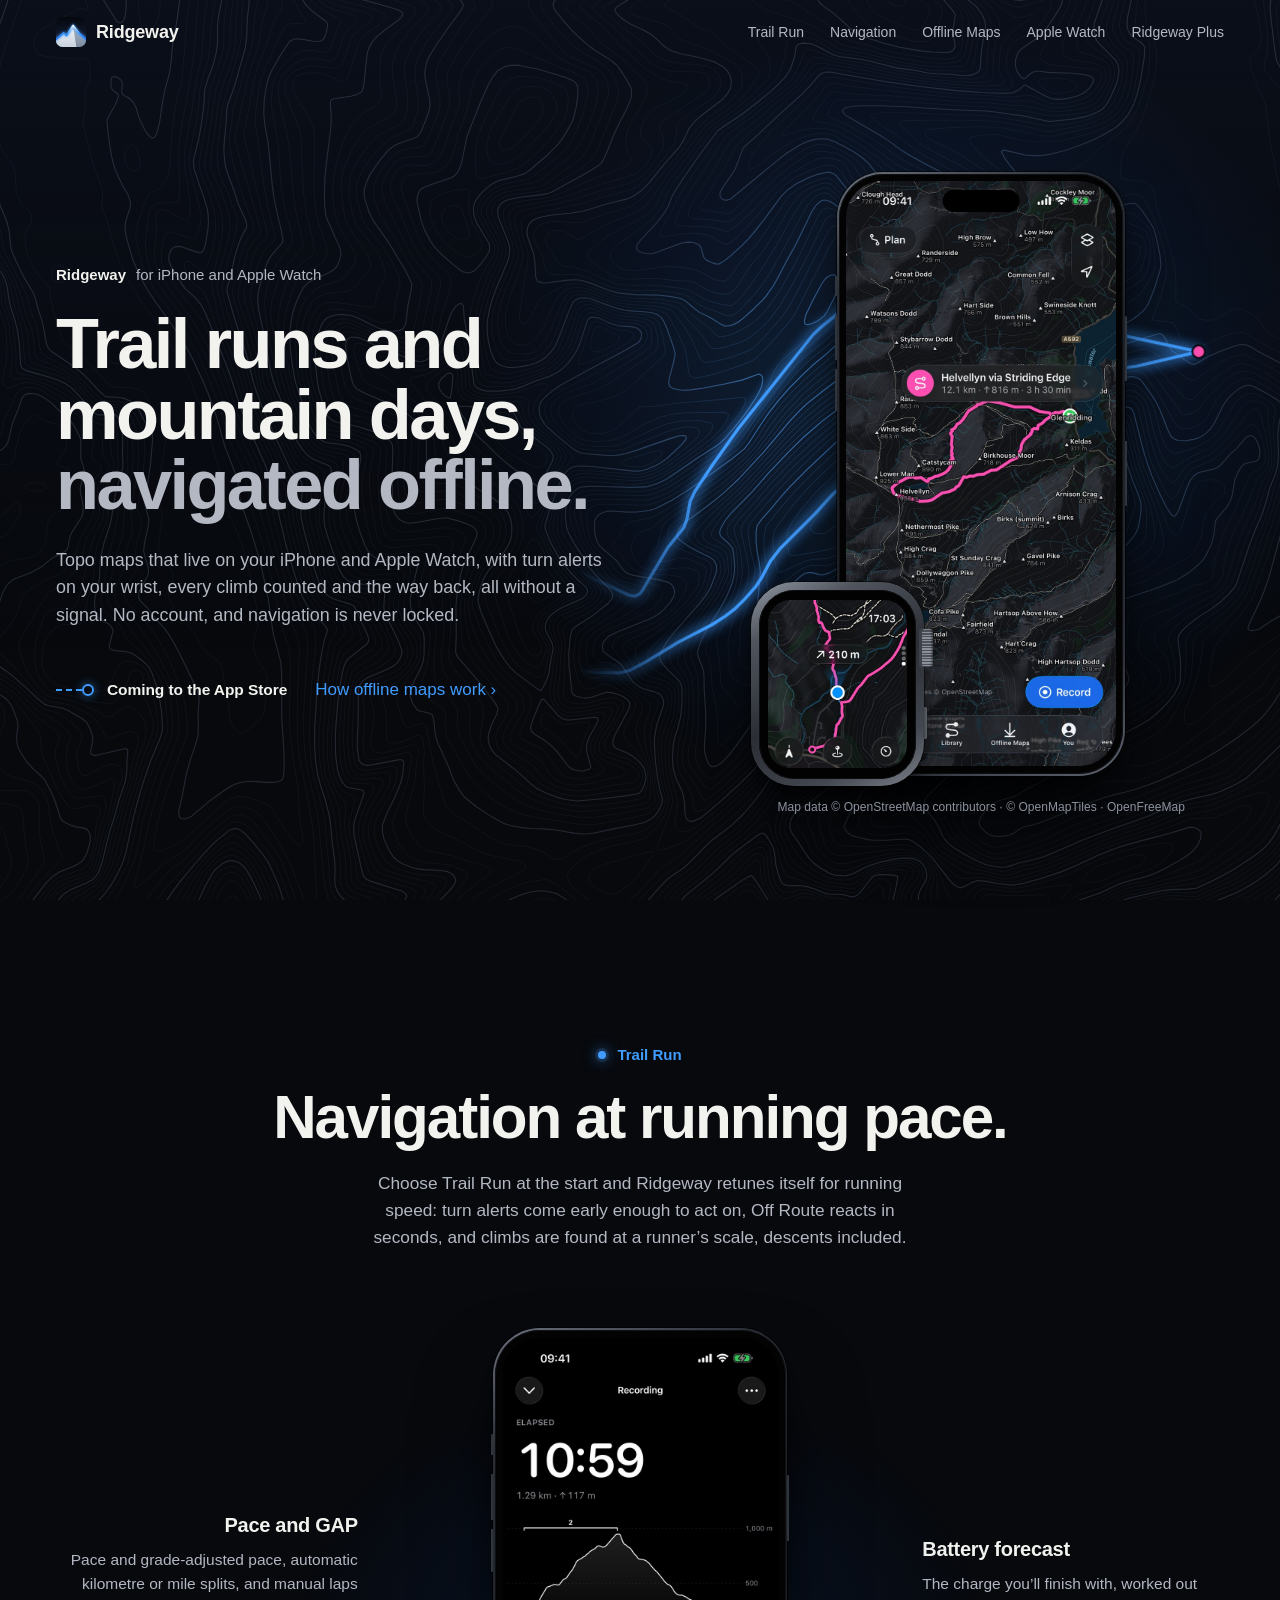
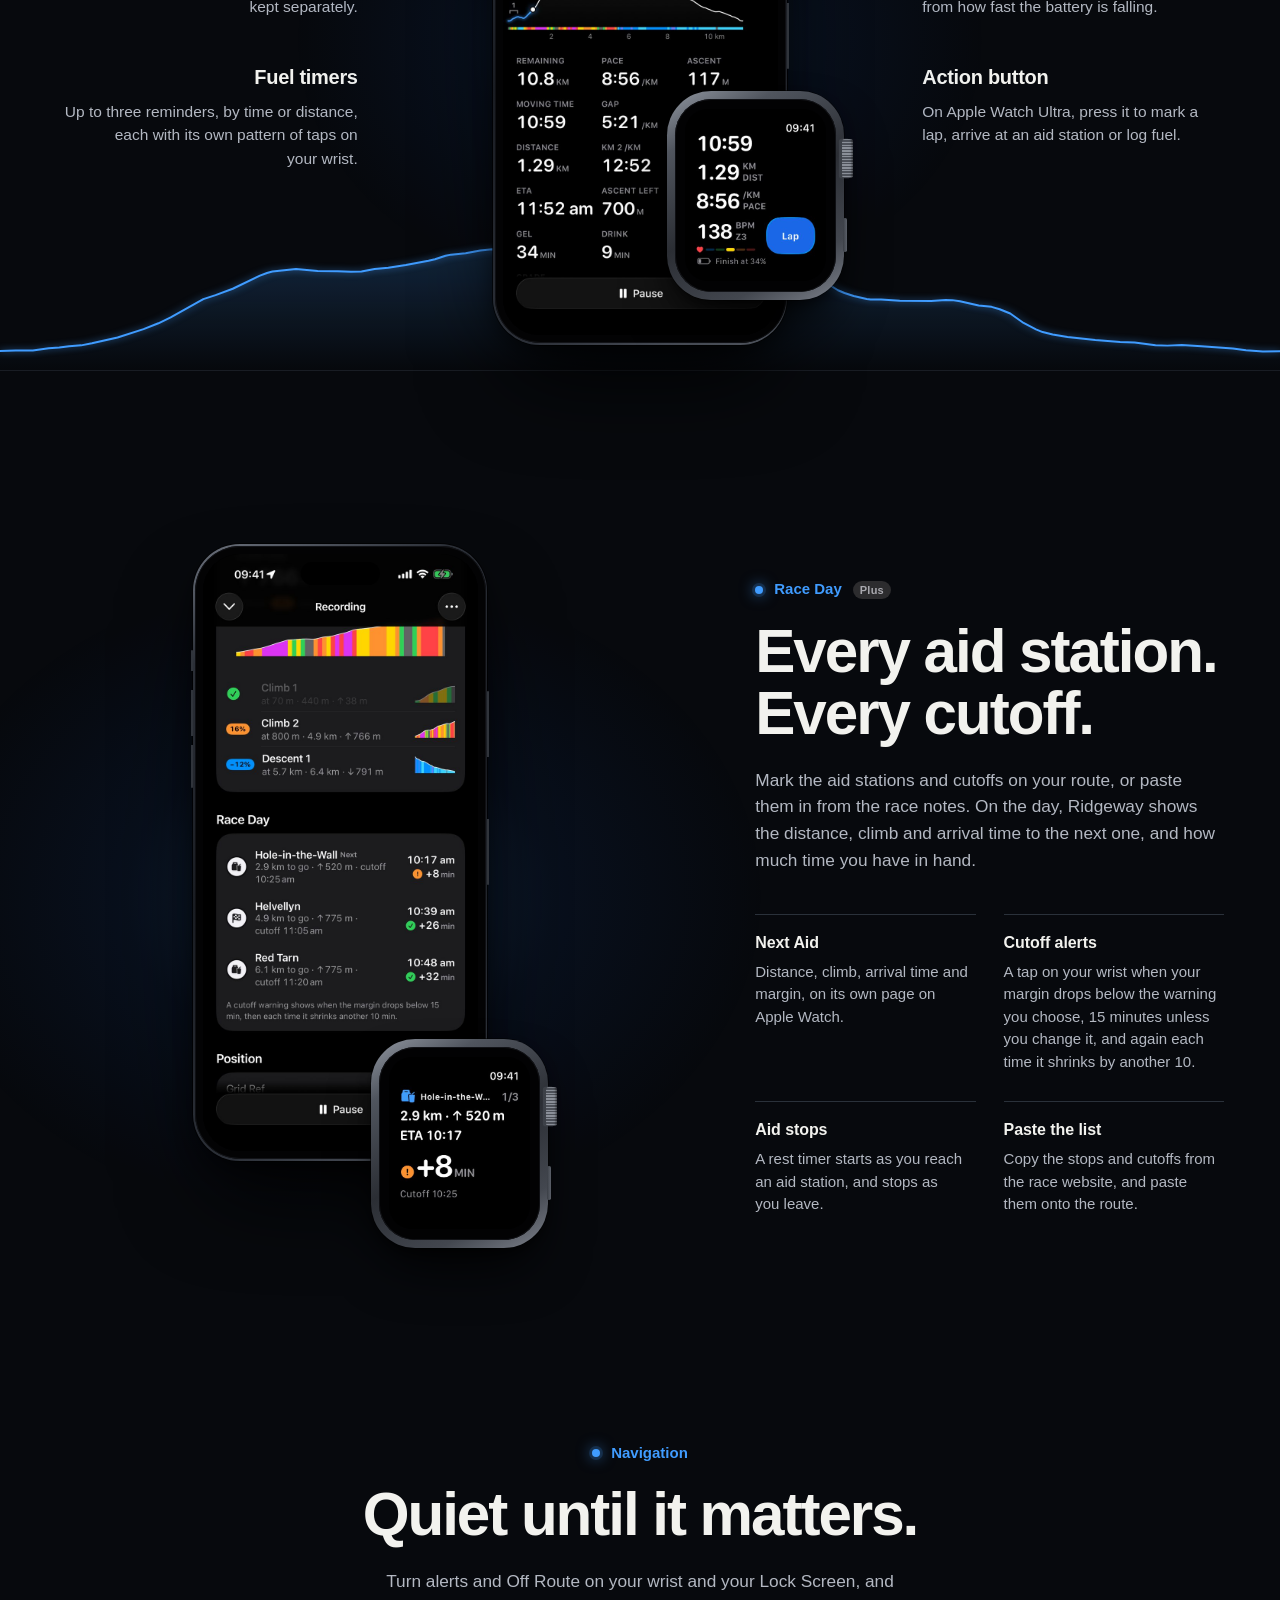
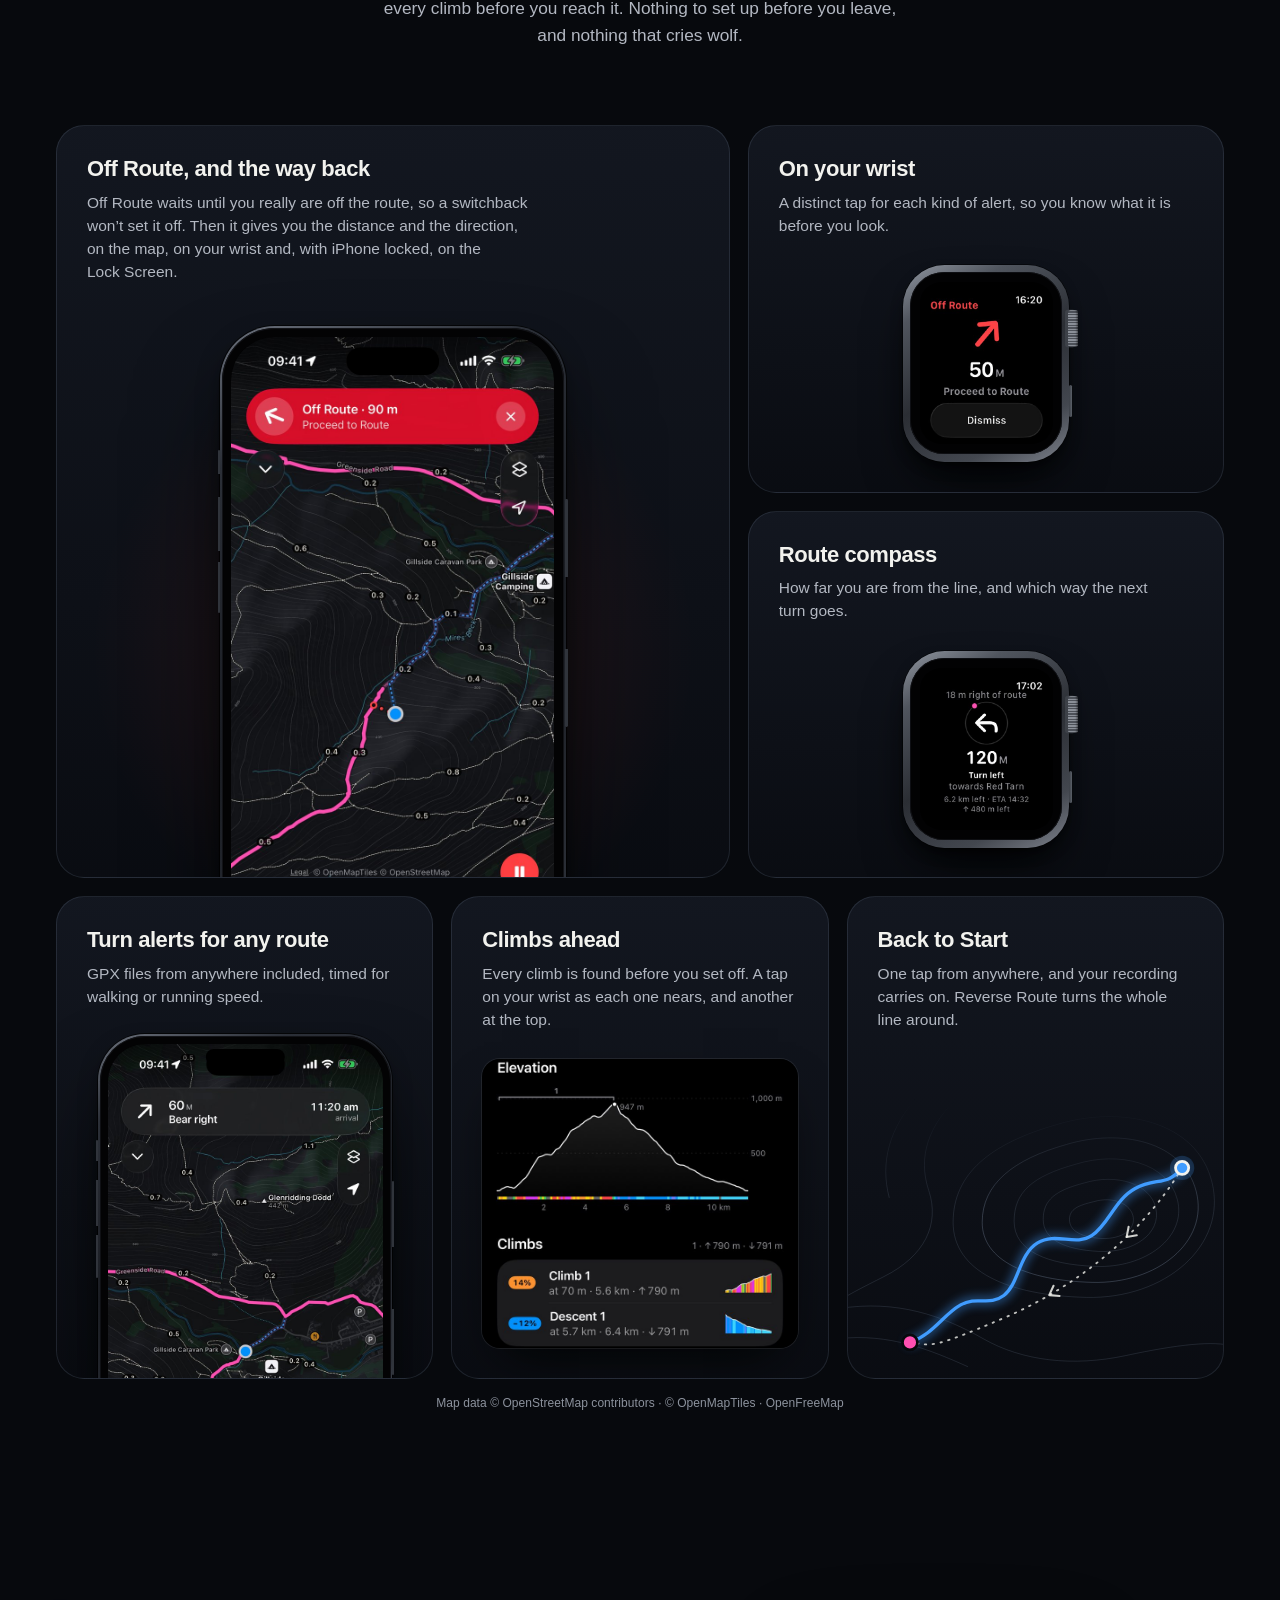
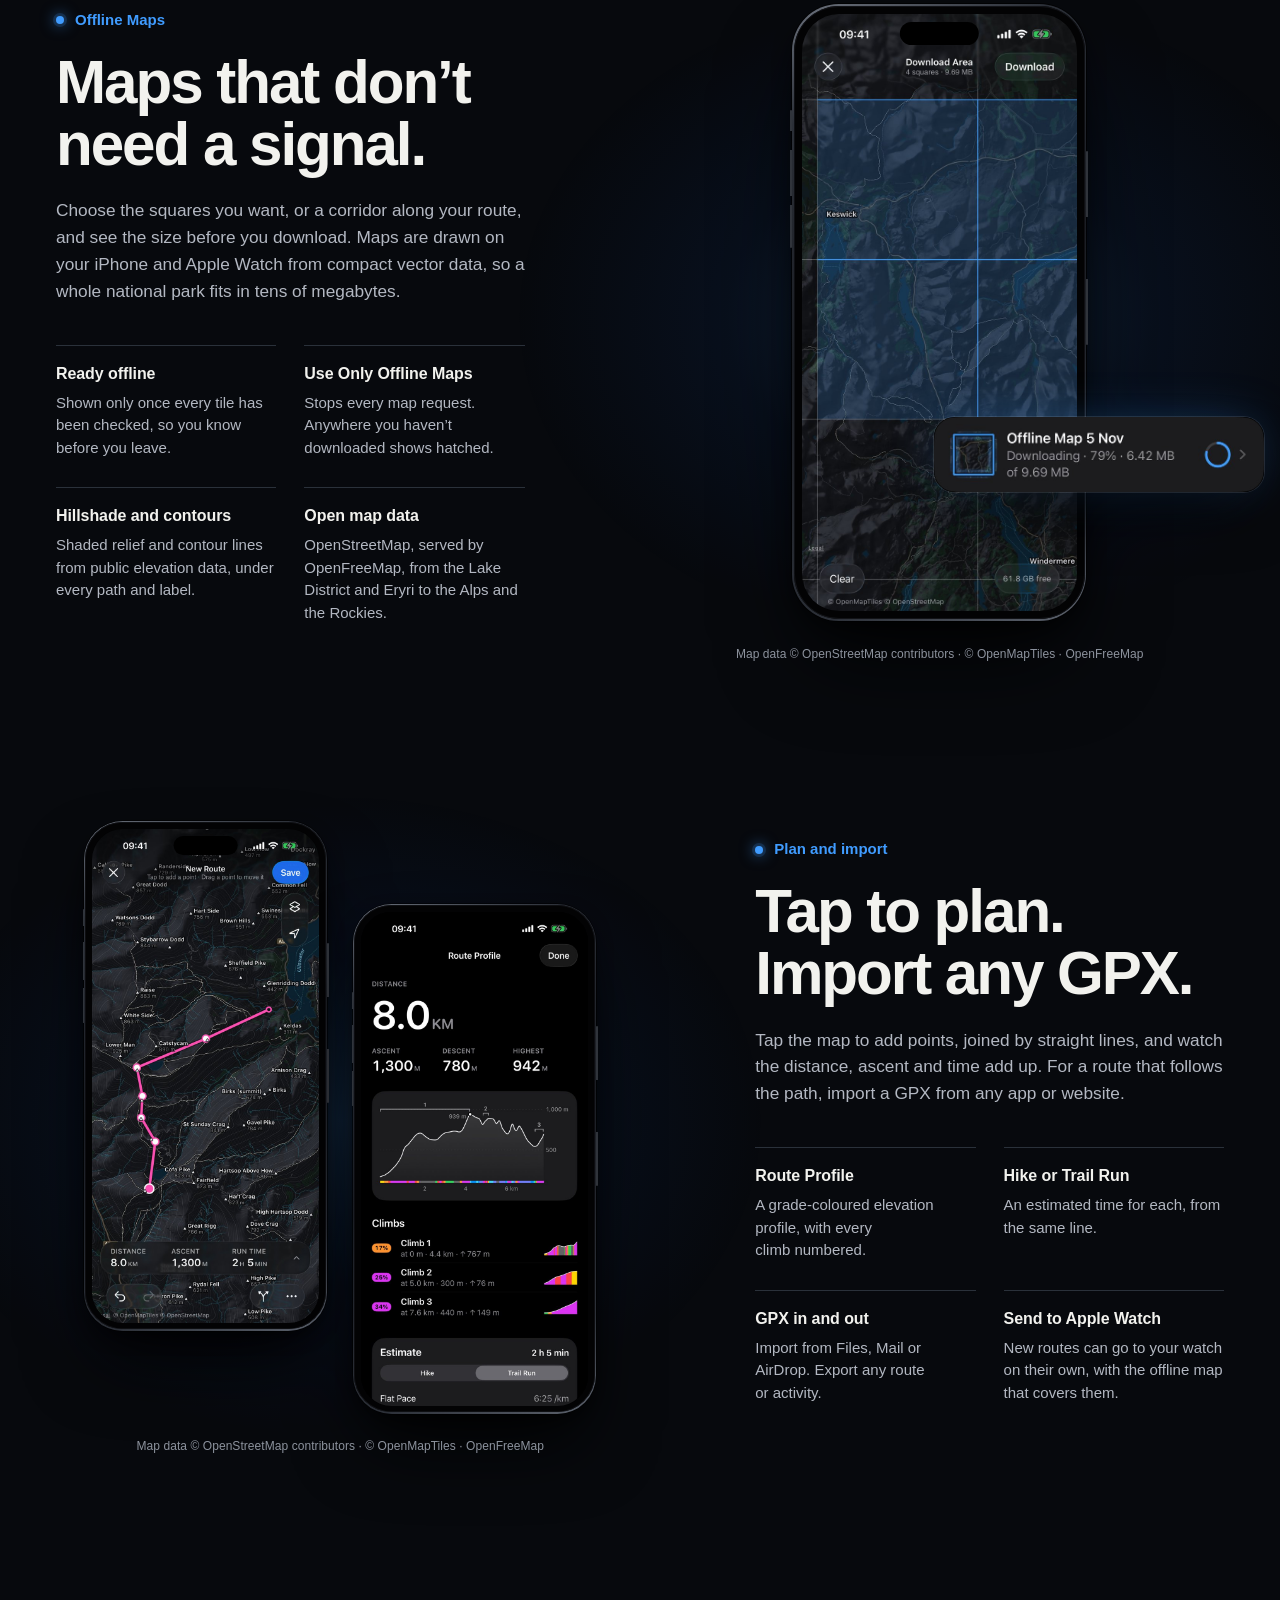
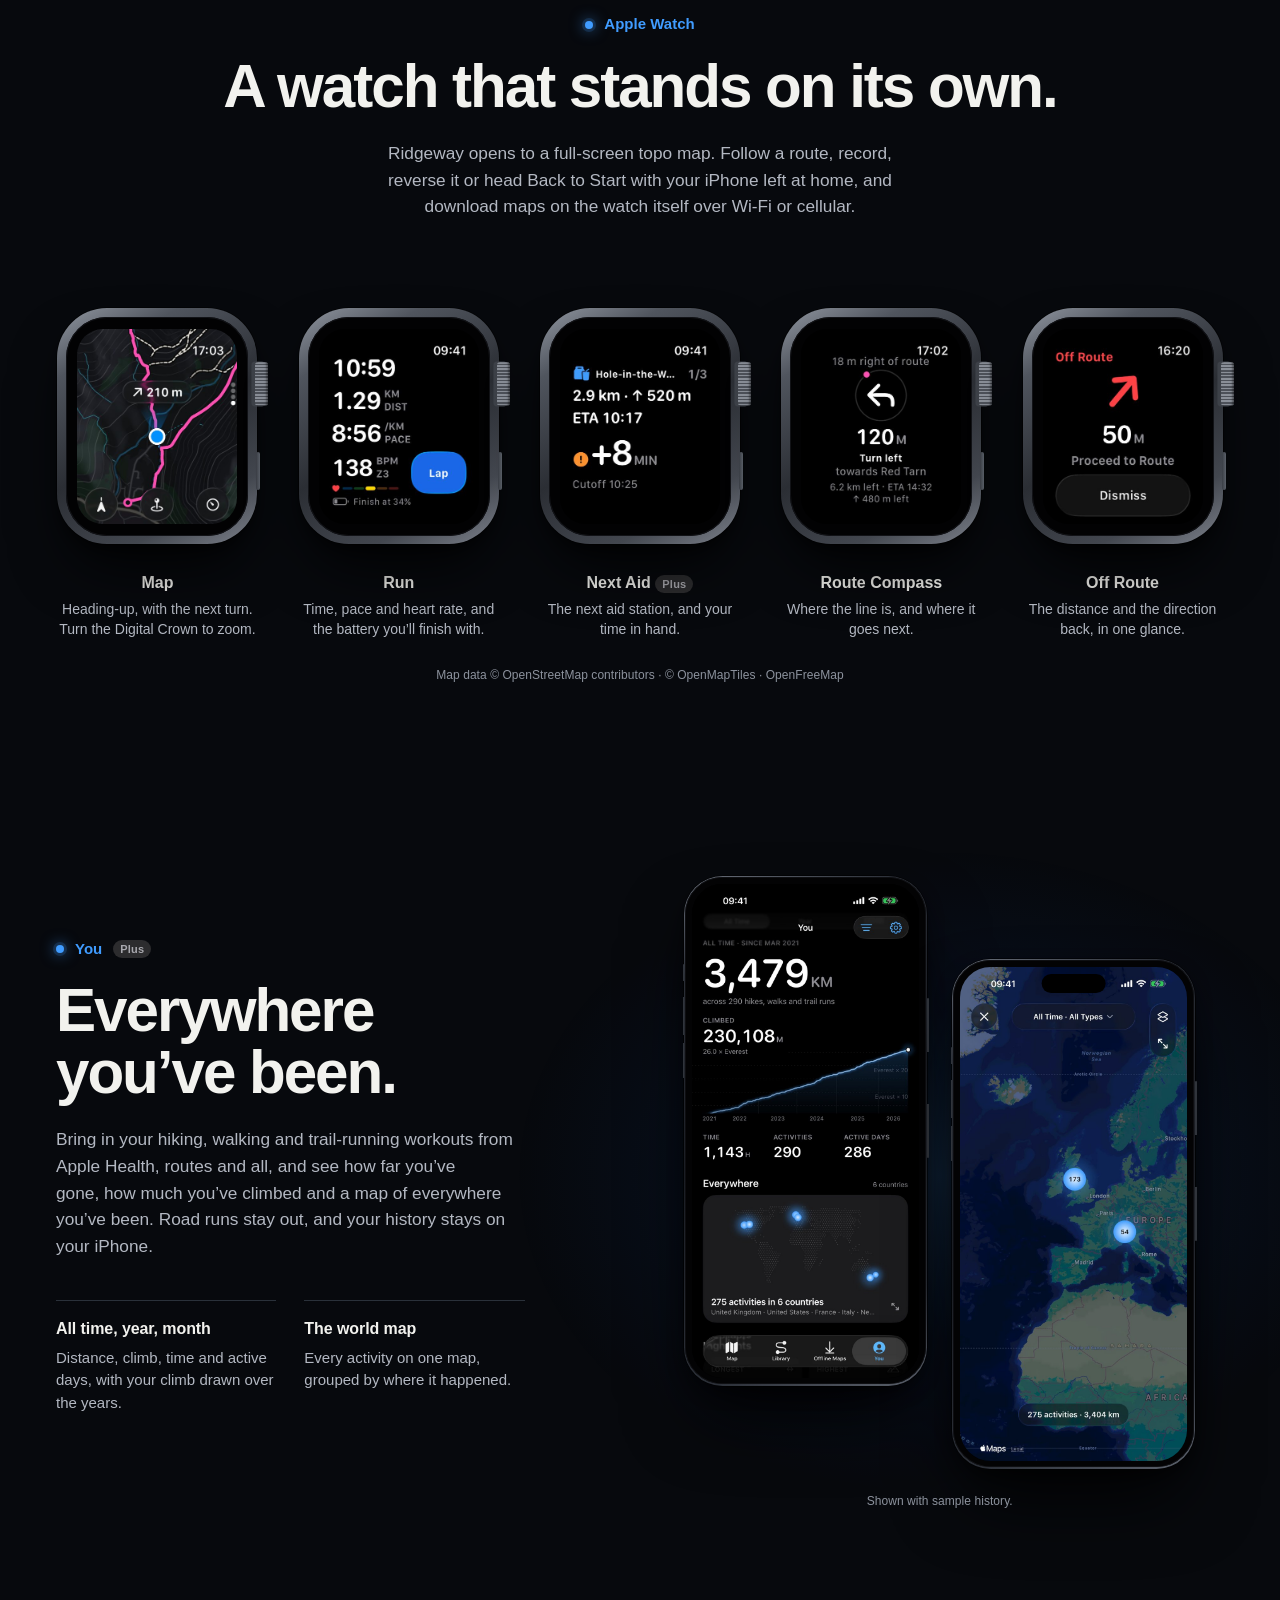
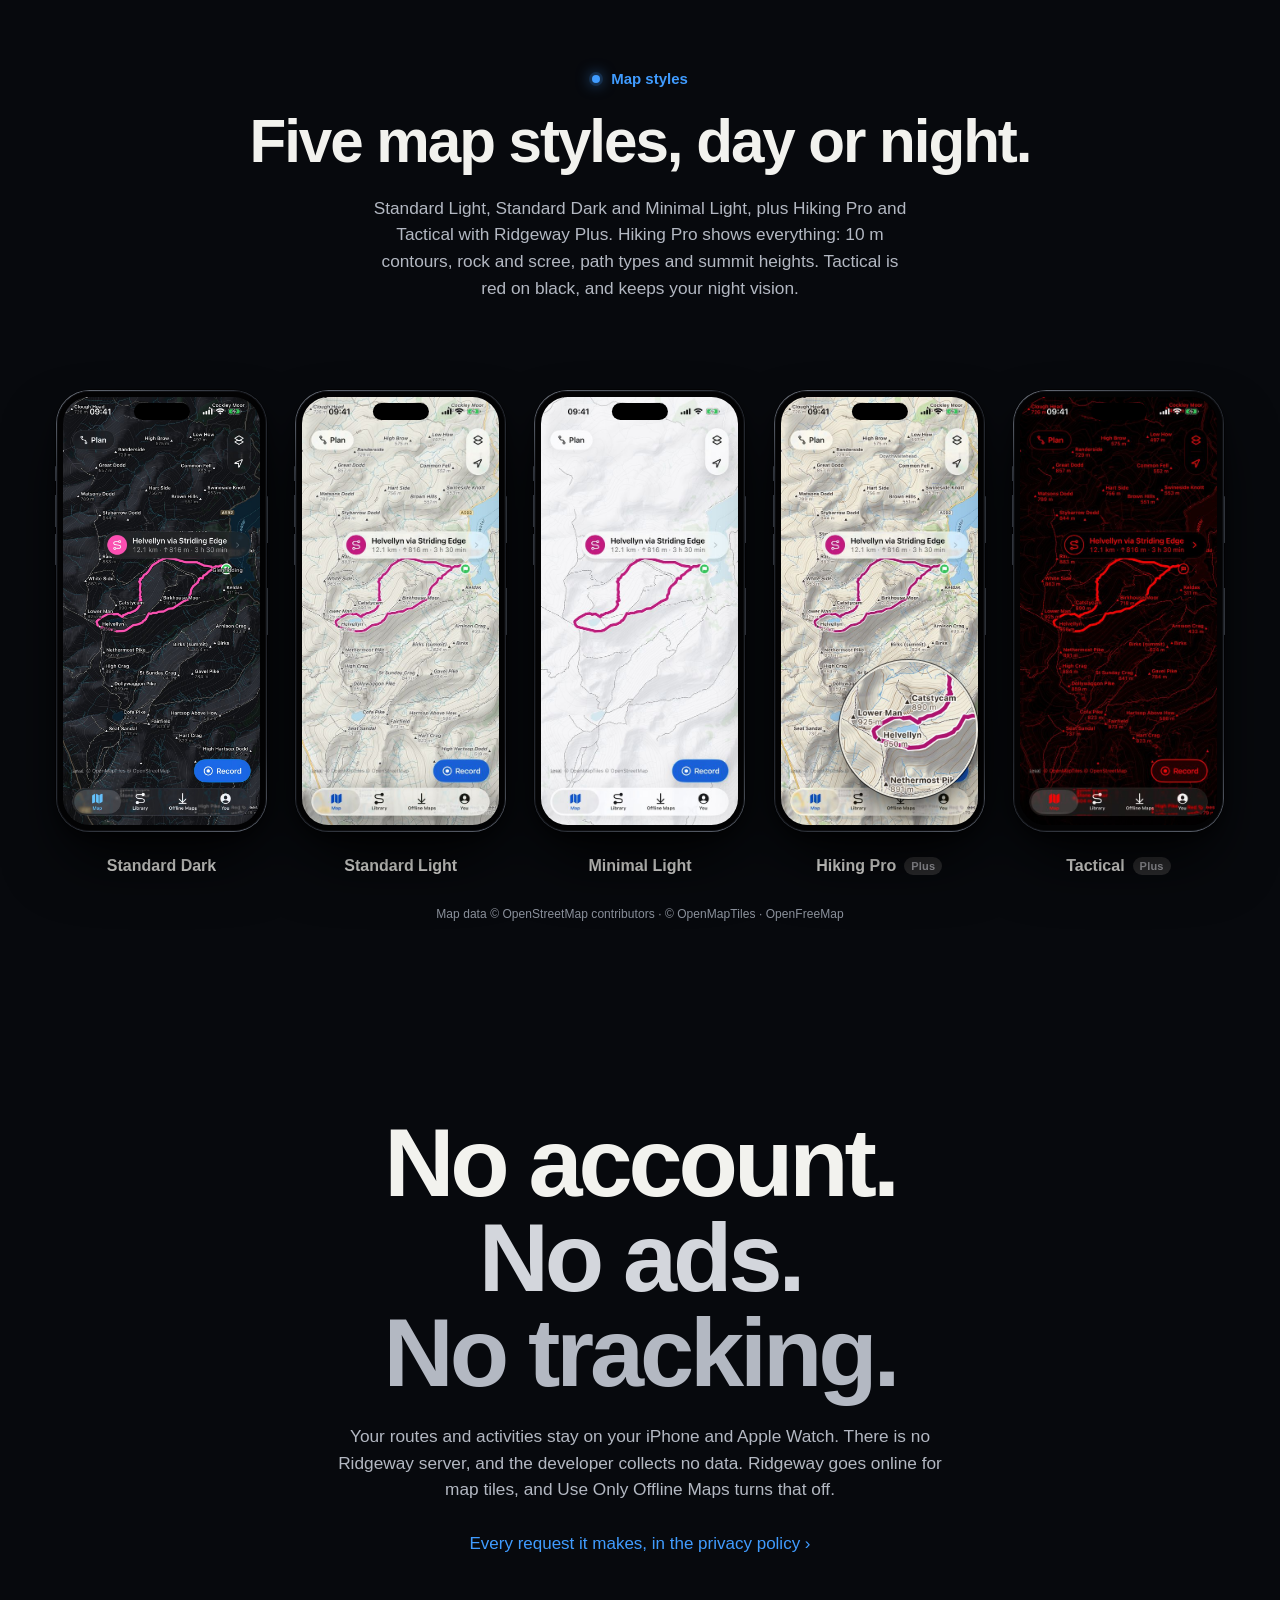
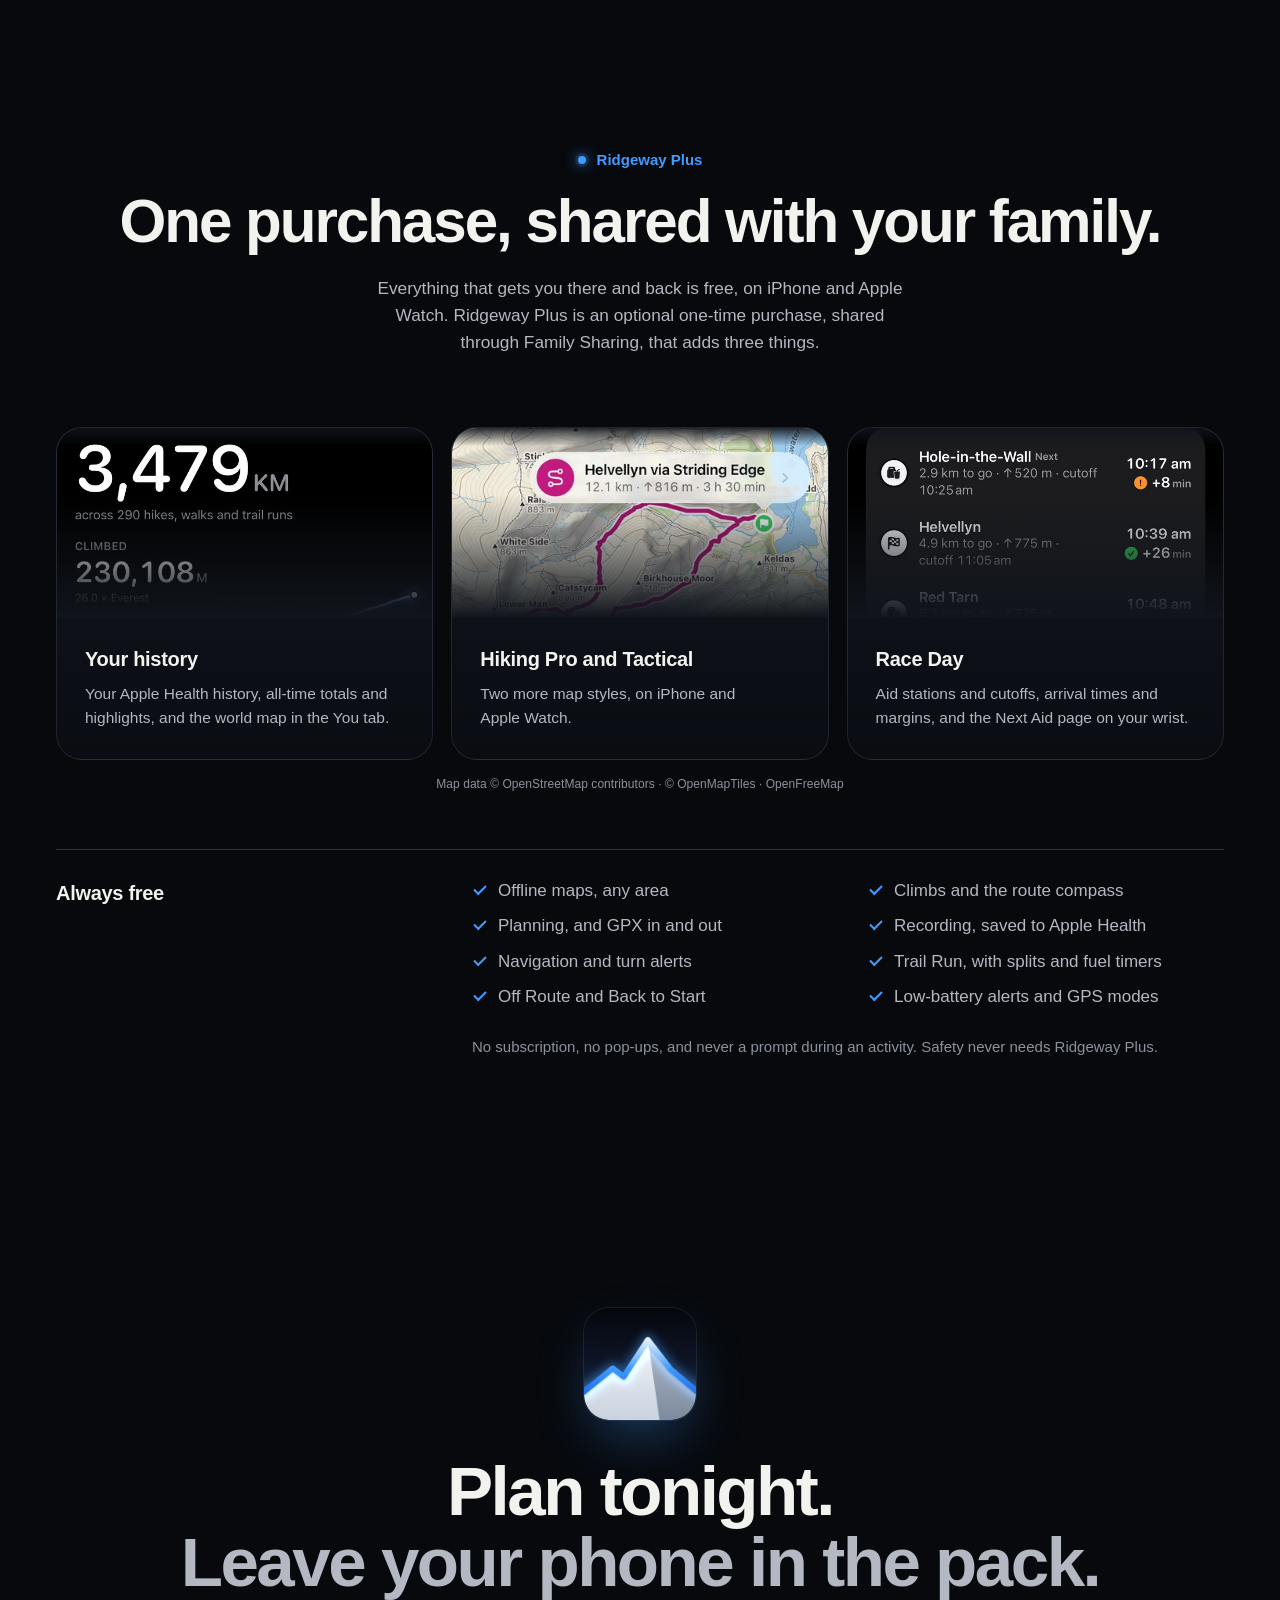
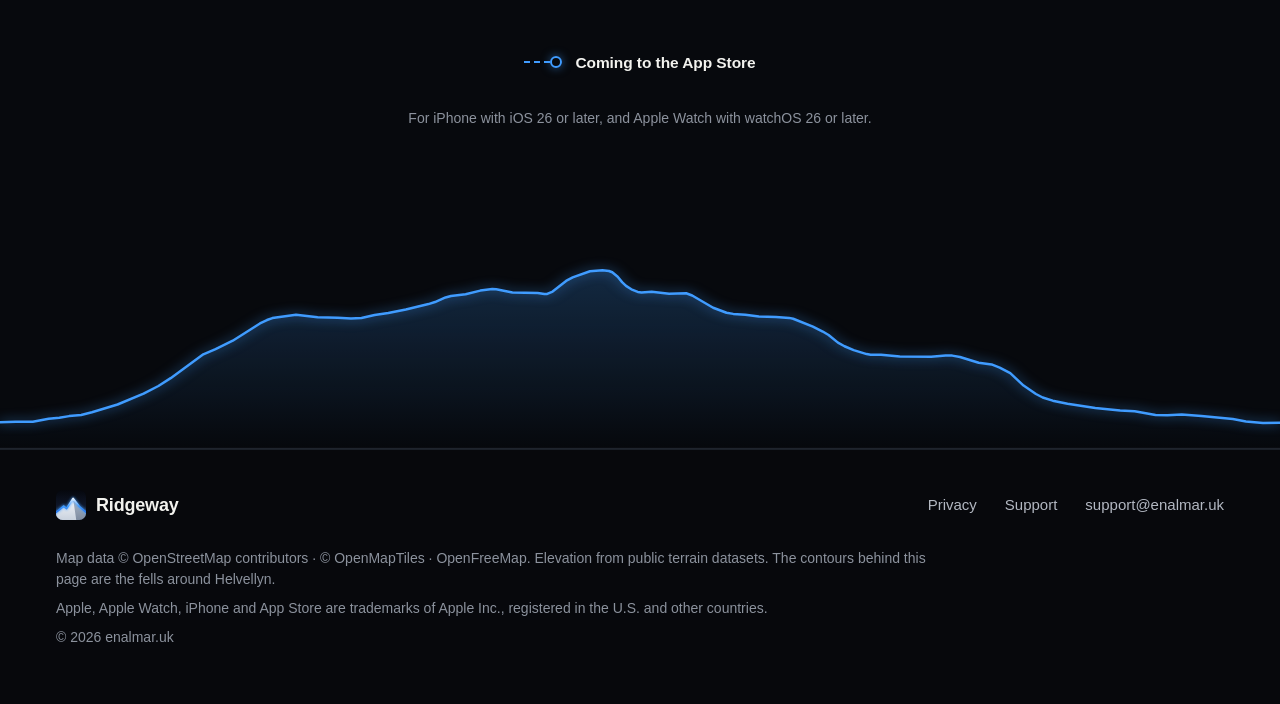
==== commit 853e419d: "Review round 2: wrapping privacy link, watches over whole cells, matching watch captures - The priva" ====
--- a/index.html
+++ b/index.html
@@ -227,17 +227,20 @@
 .hero__lede { margin-top: 26px; max-width: 31em; font-size: clamp(17px, 1.4vw, 20px); line-height: 1.55; color: var(--ink-2); }
 .hero__actions { margin-top: 36px; display: flex; flex-wrap: wrap; align-items: center; gap: 18px 28px; }
 .more { font-weight: 500; font-size: 17px; white-space: nowrap; }
-.more::after { content: " \203A"; }
+.more::after { content: "\00A0\203A"; } /* the chevron stays with the last word */
 
 /* Before launch: a quiet status pill, not a link. At launch: .get, a plain text button (never a
    copy of Apple's badge; the official badge, if wanted, comes from Apple's marketing resources). */
+/* The pre-launch line is a planned leg on the map: a dashed route hairline that ends at a waypoint
+   ring, not yet walked. */
 .soon {
-  display: inline-flex; align-items: center; gap: 11px; height: 48px; padding: 0 20px 0 17px; border-radius: 999px;
-  border: 1px solid rgba(255, 255, 255, .16); background: rgba(255, 255, 255, .035);
+  display: inline-flex; align-items: center; gap: 13px; min-height: 48px;
   color: var(--ink); font-size: 15.5px; font-weight: 600; letter-spacing: -.005em; white-space: nowrap;
 }
-.soon__dot { width: 8px; height: 8px; border-radius: 50%; background: var(--blue);
-             box-shadow: 0 0 0 4px rgba(64, 156, 255, .16), 0 0 14px rgba(64, 156, 255, .7); }
+.soon__dot { position: relative; flex: none; width: 38px; height: 12px;
+             background: repeating-linear-gradient(90deg, var(--blue) 0 6px, transparent 6px 10px) left center / 26px 2px no-repeat; }
+.soon__dot::after { content: ""; position: absolute; right: 0; top: 0; width: 12px; height: 12px; box-sizing: border-box;
+                    border-radius: 50%; border: 2px solid var(--blue); box-shadow: 0 0 10px rgba(64, 156, 255, .55); }
 .get {
   display: inline-flex; align-items: center; height: 50px; padding: 0 24px; border-radius: 999px;
   background: var(--blue-fill); color: #fff; font-size: 16px; font-weight: 600; letter-spacing: -.005em;
@@ -323,11 +326,17 @@
 .duo { --pw: clamp(232px, 23vw, 304px); --ww: calc(var(--pw) * .6); padding-bottom: 8px; }
 .duo .phone { --w: var(--pw); }
 .duo .watch { --w: var(--ww); position: absolute; bottom: 4%; left: calc(50% + var(--pw) * .5 - var(--ww) * .55); }
-.duo--left .watch { left: calc(50% - var(--pw) * .5 - var(--ww) * .45); }
+/* Each watch sits over whole parts of the screen behind it, never across a line of text.
+   Trail Run: over the dashboard's third column of metrics below its first row, and the end of Pause. */
+.duo--run .watch { bottom: calc(4% + var(--pw) * .094); left: calc(50% + var(--pw) * .5 - var(--ww) * .68); }
+/* Race Day: under the list of stops, over the Position card that scrolls under the Pause bar. */
+.duo--aid { padding-bottom: calc(var(--pw) * .3); }
+.duo--aid .watch { top: calc(var(--pw) * 1.68); bottom: auto; left: calc(50% + var(--pw) * .5 - var(--ww) * .66); }
 @media (max-width: 900px) {
   .duo { --pw: min(60vw, 280px); }
   .duo .watch { left: calc(50% + var(--pw) * .5 - var(--ww) * .72); }
-  .duo--left .watch { left: calc(50% - var(--pw) * .5 - var(--ww) * .28); }
+  .duo--run .watch { left: calc(50% + var(--pw) * .5 - var(--ww) * .66); }
+  .duo--aid .watch { left: calc(50% + var(--pw) * .5 - var(--ww) * .64); }
 }
 
 /* two phones side by side, the second a step lower */
@@ -459,7 +468,7 @@
 .privacy h2 span:nth-child(2) { color: #D3D6DC; }
 .privacy h2 span:nth-child(3) { color: var(--ink-2); }
 .privacy .lede { max-width: 36em; }
-.privacy .more { display: inline-block; margin-top: 28px; }
+.privacy .more { display: inline-block; margin-top: 28px; white-space: normal; text-wrap: balance; }
 
 /* ---- Ridgeway Plus ------------------------------------------------------------------------ */
 .plus-cards { list-style: none; margin: clamp(48px, 6vw, 72px) 0 0; padding: 0;
@@ -470,6 +479,7 @@
 .plus-cards .peek img { width: 100%; height: auto; }
 .plus-cards .peek::after { content: ""; position: absolute; inset: 0;
                            background: linear-gradient(180deg, rgba(16, 20, 27, .9), transparent 18px, transparent 35%, #10141B 100%); }
+.plus-cards + .attrib { margin-top: 16px; text-align: center; }
 .plus-cards h3 { font-size: 20px; letter-spacing: -.015em; }
 .plus-cards p { margin-top: 8px; font-size: 15.5px; color: var(--ink-2); }
 .free { margin-top: clamp(40px, 5vw, 56px); display: grid; grid-template-columns: minmax(0, 1fr) minmax(0, 2fr); gap: 16px 40px;
@@ -629,7 +639,7 @@
         <li><h3>Pace and GAP</h3><p>Pace and grade-adjusted pace, automatic kilometre or mile splits, and manual laps kept separately.</p></li>
         <li><h3>Fuel timers</h3><p>Up to three reminders, by time or distance, each with its own pattern of taps on your wrist.</p></li>
       </ul>
-      <div class="stage duo">
+      <div class="stage duo duo--run">
         <figure class="phone">
           <div class="phone__body"><div class="phone__glass"><div class="phone__screen">
             <img src="assets/shots/trail-run.jpg" width="720" height="1564" loading="lazy" decoding="async"
@@ -638,8 +648,8 @@
         </figure>
         <figure class="watch">
           <div class="watch__case"><div class="watch__glass"><div class="watch__screen">
-            <img src="assets/watch/run.png" width="400" height="487" loading="lazy" decoding="async"
-                 alt="The run page on Apple Watch: 1:23:45, 12.48 km, 5:42 per km, 152 bpm in zone 4, a Lap button, and Finish at 34% battery.">
+            <img src="assets/watch/run.jpg" width="400" height="487" loading="lazy" decoding="async"
+                 alt="The run page on Apple Watch at the same moment: 10:59, 1.29 km, 8:56 per km, 138 bpm in zone 3, a Lap button, and Finish at 34% battery.">
           </div></div></div>
         </figure>
       </div>
@@ -658,7 +668,7 @@
       <h2 id="race-day-title">Every aid station. Every cutoff.</h2>
       <p class="lede">Mark the aid stations and cutoffs on your route, or paste them in from the race notes. On the day, Ridgeway shows the distance, climb and arrival time to the next one, and how much time you have in hand.</p>
     </div>
-    <div class="split__stage stage duo duo--left reveal d1">
+    <div class="split__stage stage duo duo--aid reveal d1">
       <figure class="phone">
         <div class="phone__body"><div class="phone__glass"><div class="phone__screen">
           <img src="assets/shots/race-day.jpg" width="720" height="1564" loading="lazy" decoding="async"
@@ -667,8 +677,8 @@
       </figure>
       <figure class="watch">
         <div class="watch__case"><div class="watch__glass"><div class="watch__screen">
-          <img src="assets/watch/next-aid.png" width="400" height="487" loading="lazy" decoding="async"
-               alt="The Next Aid page on Apple Watch: Aid 2 of 4, 4.2 km and ↑ 310 m away, 38 minutes ahead of its cutoff.">
+          <img src="assets/watch/next-aid.jpg" width="400" height="487" loading="lazy" decoding="async"
+               alt="The Next Aid page on Apple Watch at the same moment: Hole-in-the-Wall, stop 1 of 3, 2.9 km and ↑ 520 m away, arriving at 10:17 with 8 minutes in hand before its 10:25 cutoff.">
         </div></div></div>
       </figure>
     </div>
@@ -707,7 +717,7 @@
         <figure class="tile__fig">
           <div class="watch">
             <div class="watch__case"><div class="watch__glass"><div class="watch__screen">
-              <img src="assets/watch/off-route.png" width="400" height="487" loading="lazy" decoding="async"
+              <img src="assets/watch/off-route.jpg" width="400" height="487" loading="lazy" decoding="async"
                    alt="Off Route on Apple Watch: an arrow pointing back to the route, 50 m, Proceed to Route.">
             </div></div></div>
           </div>
@@ -719,7 +729,7 @@
         <figure class="tile__fig">
           <div class="watch">
             <div class="watch__case"><div class="watch__glass"><div class="watch__screen">
-              <img src="assets/watch/route-compass.png" width="400" height="487" loading="lazy" decoding="async"
+              <img src="assets/watch/route-compass.jpg" width="400" height="487" loading="lazy" decoding="async"
                    alt="The route compass on Apple Watch: 18 m right of route, turn left in 120 m towards Red Tarn, 6.2 km and ↑ 480 m left.">
             </div></div></div>
           </div>
@@ -860,28 +870,28 @@
       </li>
       <li class="reveal d1">
         <div class="watch"><div class="watch__case"><div class="watch__glass"><div class="watch__screen">
-          <img src="assets/watch/run.png" width="400" height="487" decoding="async"
+          <img src="assets/watch/run.jpg" width="400" height="487" decoding="async"
                alt="The run page: time, distance, pace, heart rate, a Lap button and the battery forecast.">
         </div></div></div></div>
         <h3>Run</h3><p>Time, pace and heart rate, and the battery you’ll finish with.</p>
       </li>
       <li class="reveal d2">
         <div class="watch"><div class="watch__case"><div class="watch__glass"><div class="watch__screen">
-          <img src="assets/watch/next-aid.png" width="400" height="487" decoding="async"
+          <img src="assets/watch/next-aid.jpg" width="400" height="487" decoding="async"
                alt="The Next Aid page: distance, climb, arrival time and the margin before the cutoff.">
         </div></div></div></div>
         <h3>Next Aid <span class="plus"><span class="vh">Part of Ridgeway </span>Plus</span></h3><p>The next aid station, and your time in hand.</p>
       </li>
       <li class="reveal d3">
         <div class="watch"><div class="watch__case"><div class="watch__glass"><div class="watch__screen">
-          <img src="assets/watch/route-compass.png" width="400" height="487" decoding="async"
+          <img src="assets/watch/route-compass.jpg" width="400" height="487" decoding="async"
                alt="The route compass: distance from the route and the next turn.">
         </div></div></div></div>
         <h3>Route Compass</h3><p>Where the line is, and where it goes next.</p>
       </li>
       <li class="reveal d3">
         <div class="watch"><div class="watch__case"><div class="watch__glass"><div class="watch__screen">
-          <img src="assets/watch/off-route.png" width="400" height="487" decoding="async"
+          <img src="assets/watch/off-route.jpg" width="400" height="487" decoding="async"
                alt="Off Route: the distance and direction back to the route.">
         </div></div></div></div>
         <h3>Off Route</h3><p>The distance and the direction back, in one glance.</p>
@@ -1004,6 +1014,7 @@
         <p>Aid stations and cutoffs, arrival times and margins, and the Next Aid page on your wrist.</p>
       </li>
     </ul>
+    <p class="attrib">Map data © OpenStreetMap contributors · © OpenMapTiles · OpenFreeMap</p>
     <div class="free reveal">
       <h3>Always free</h3>
       <ul>
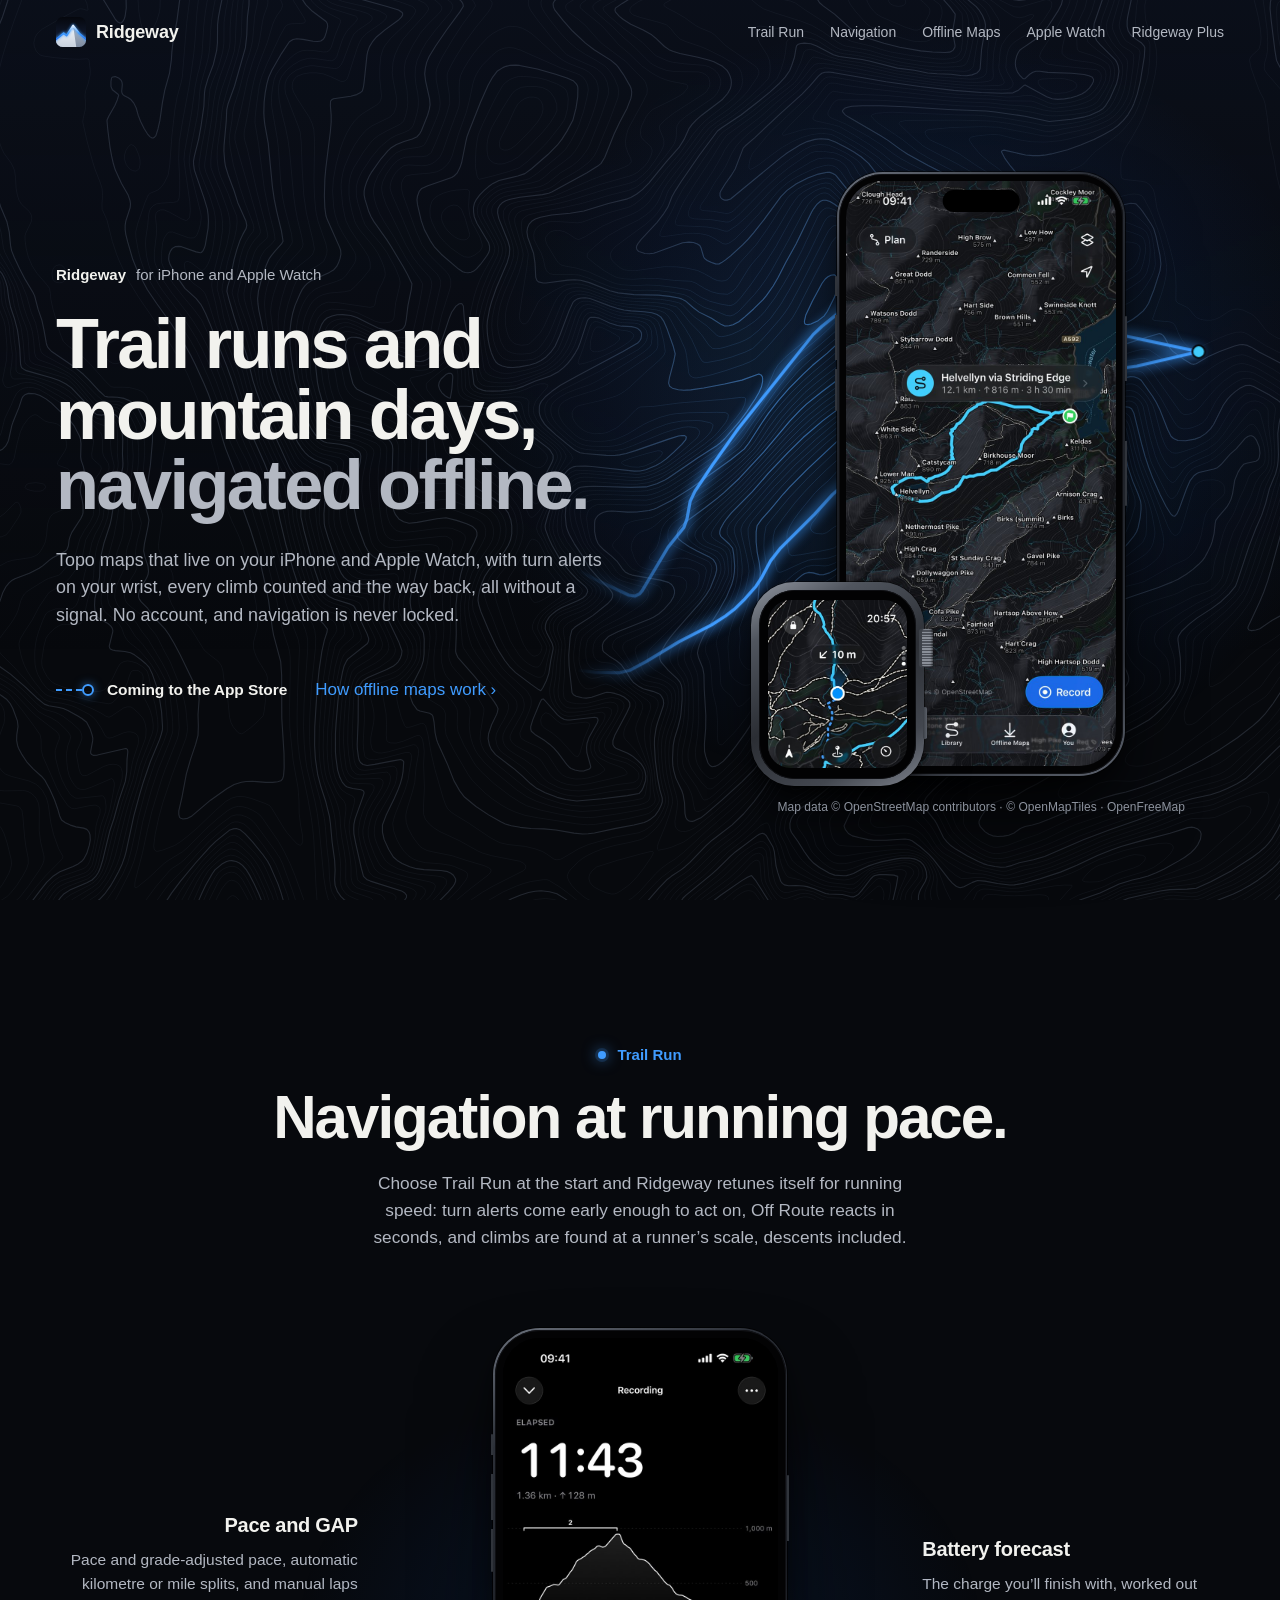
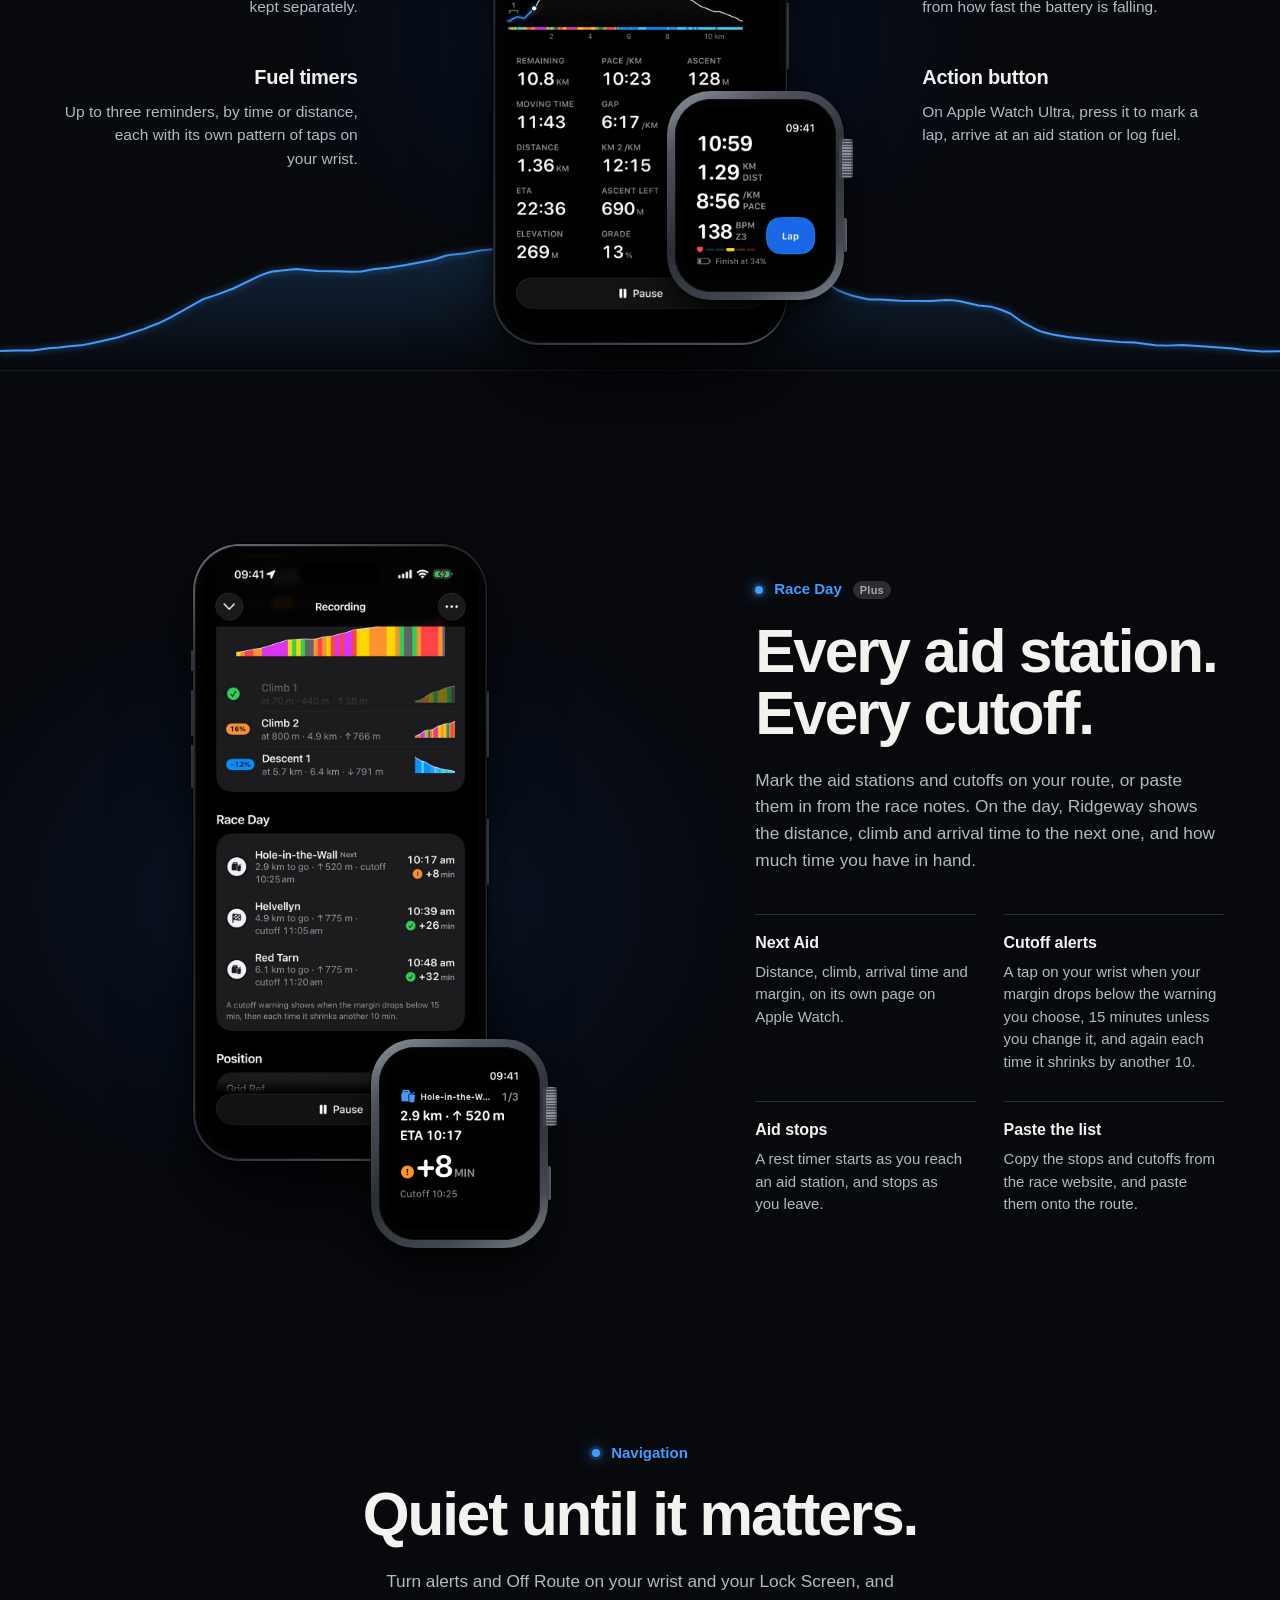
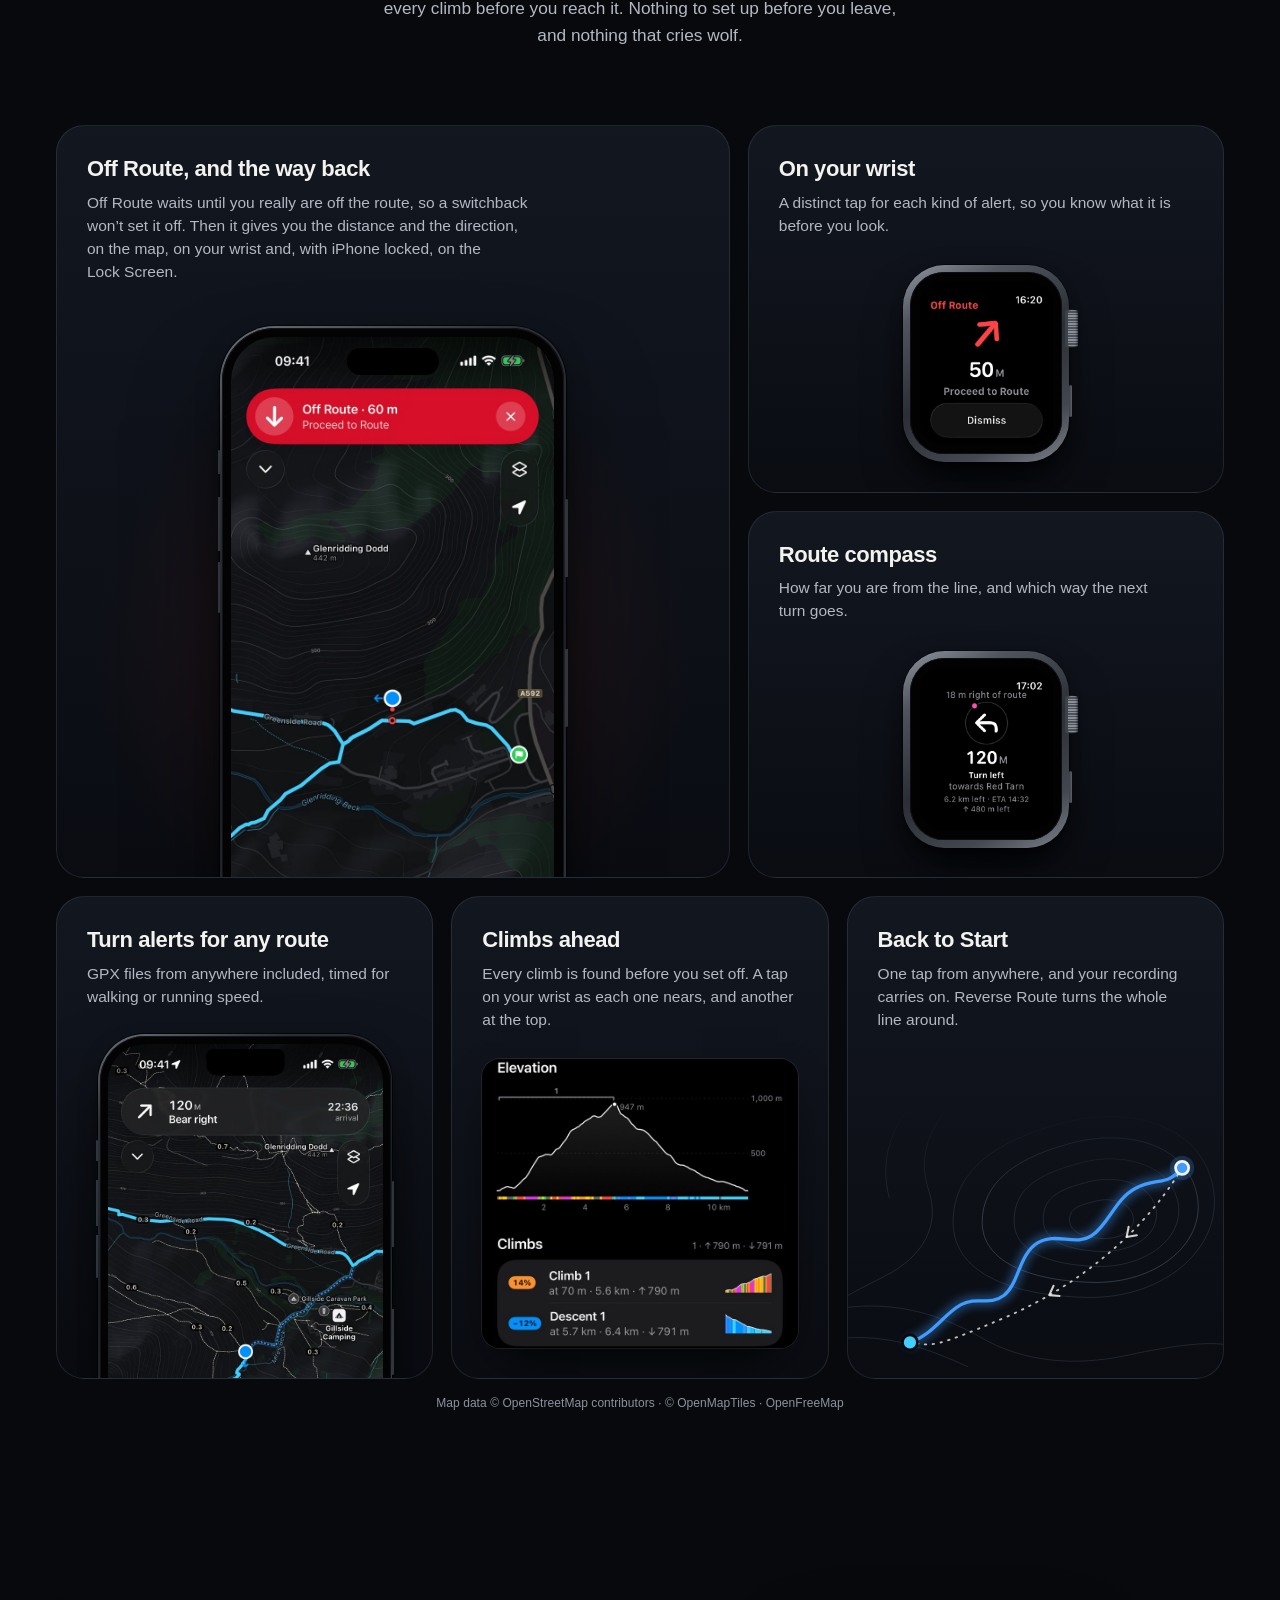
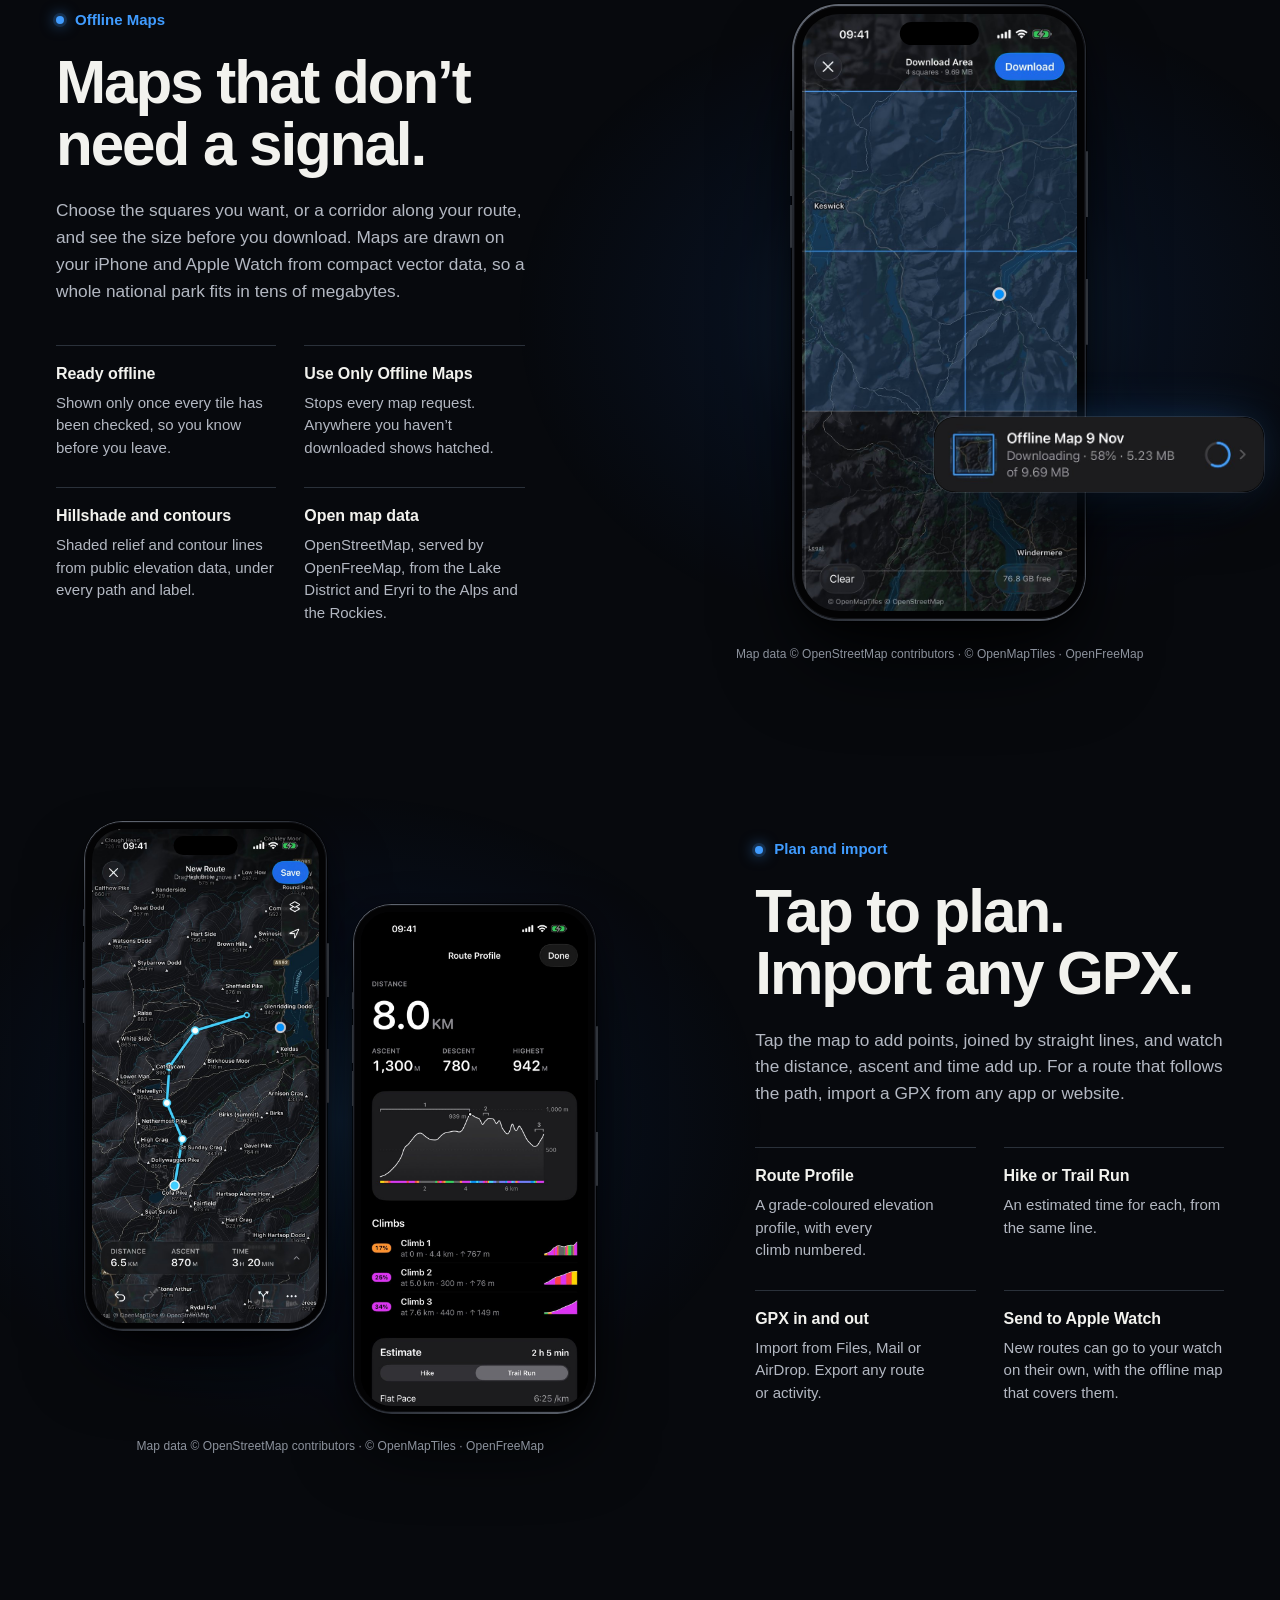
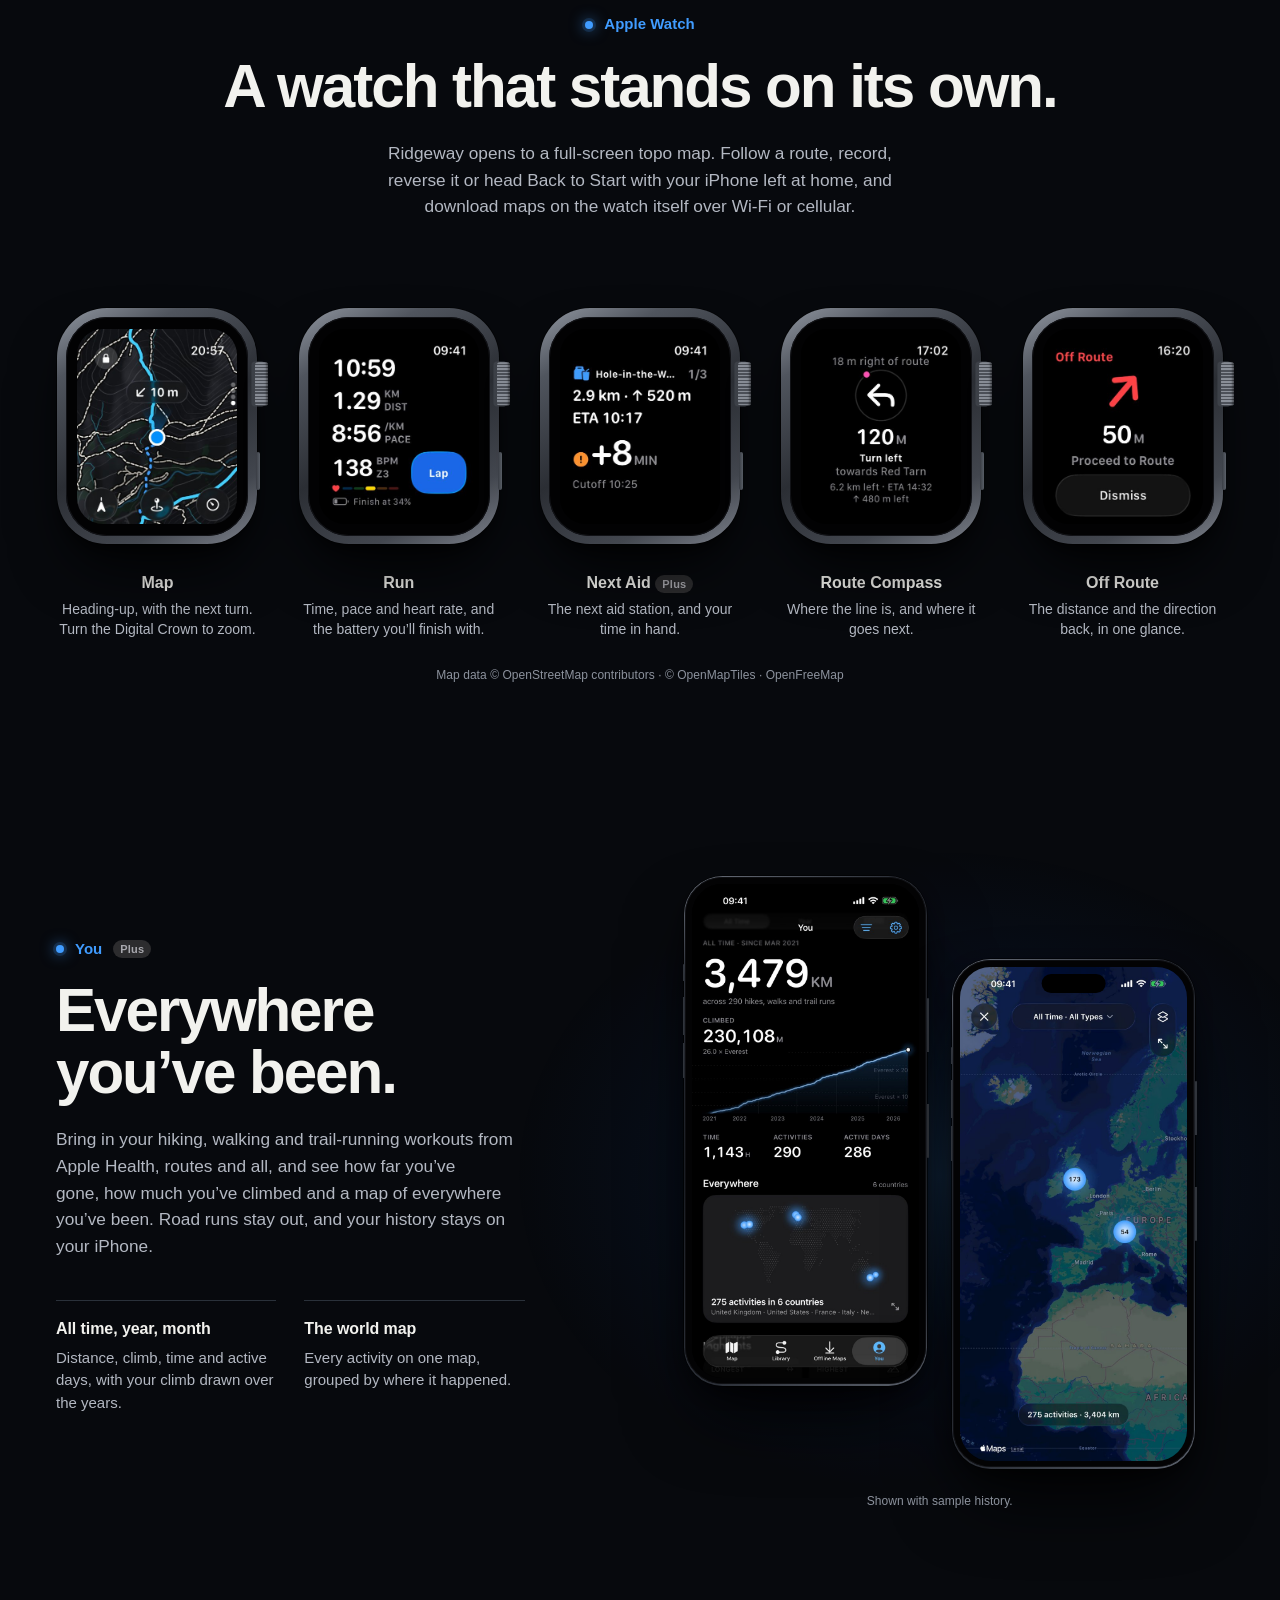
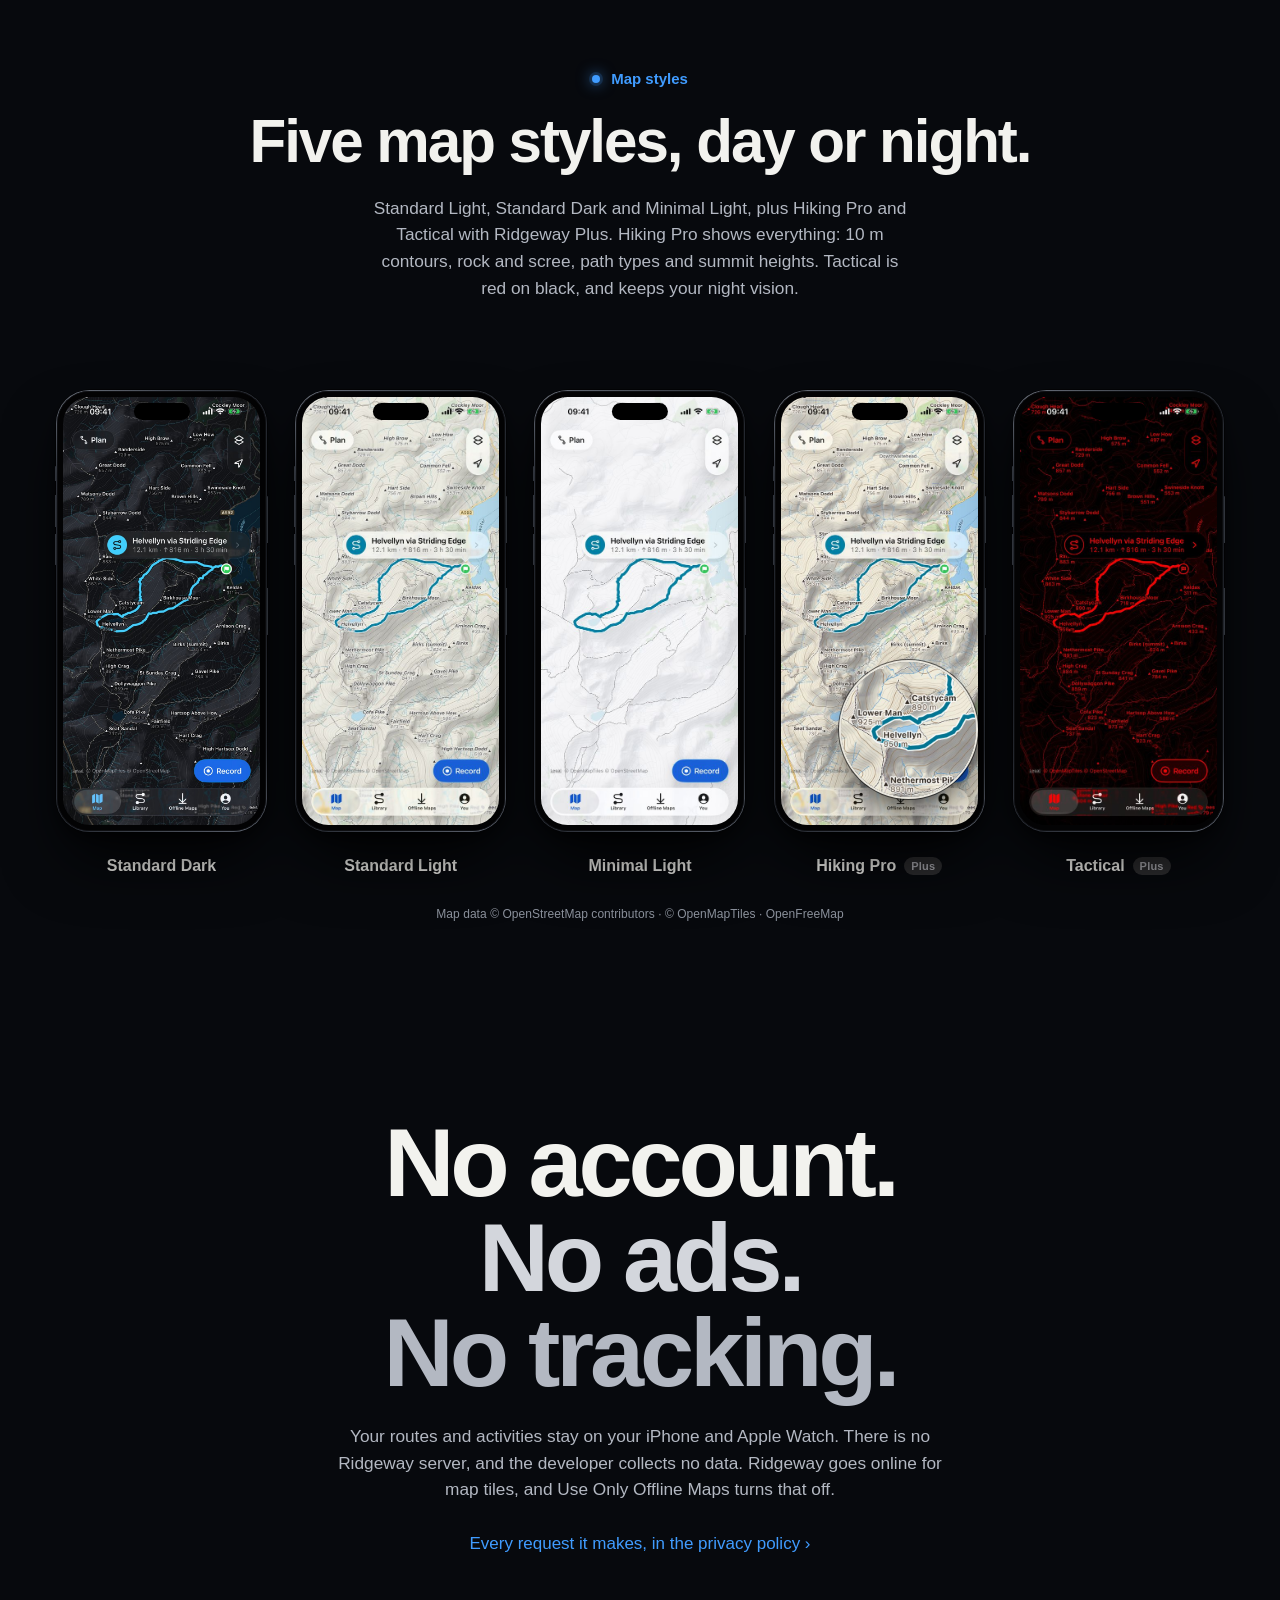
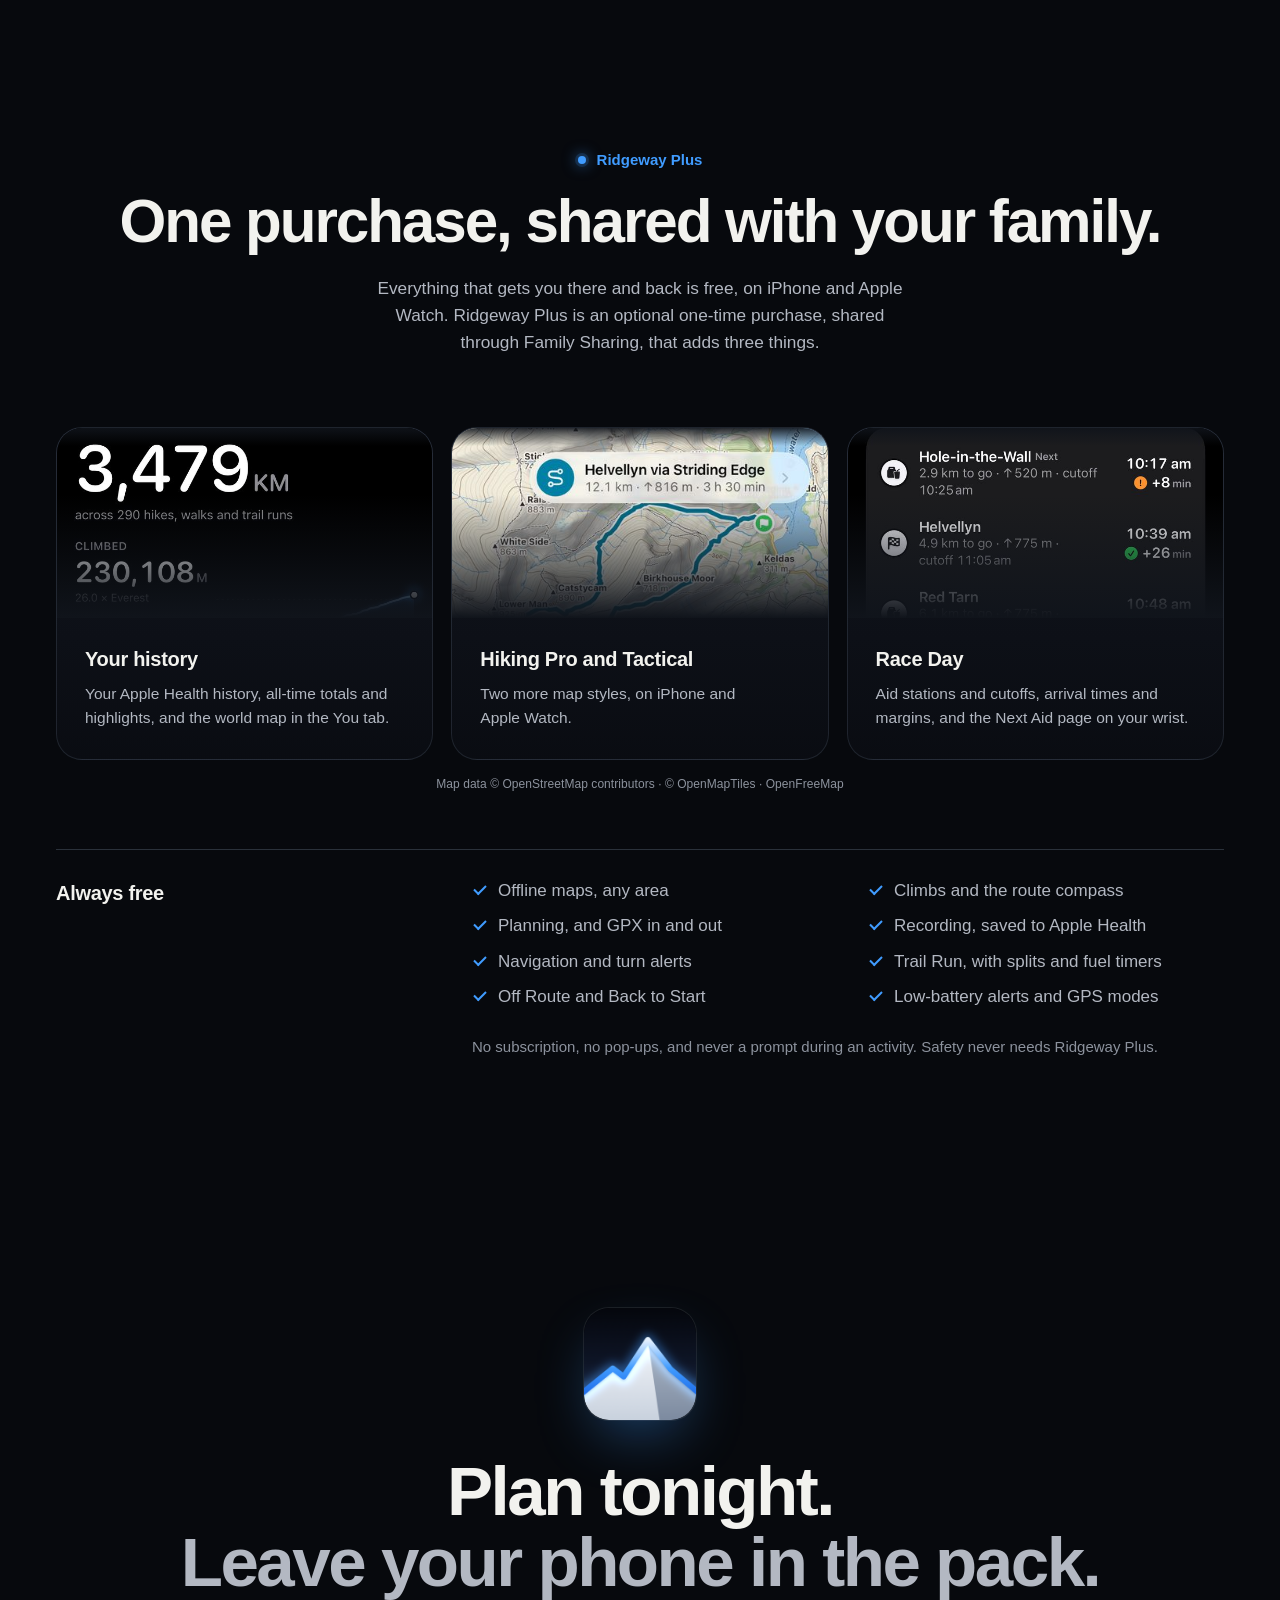
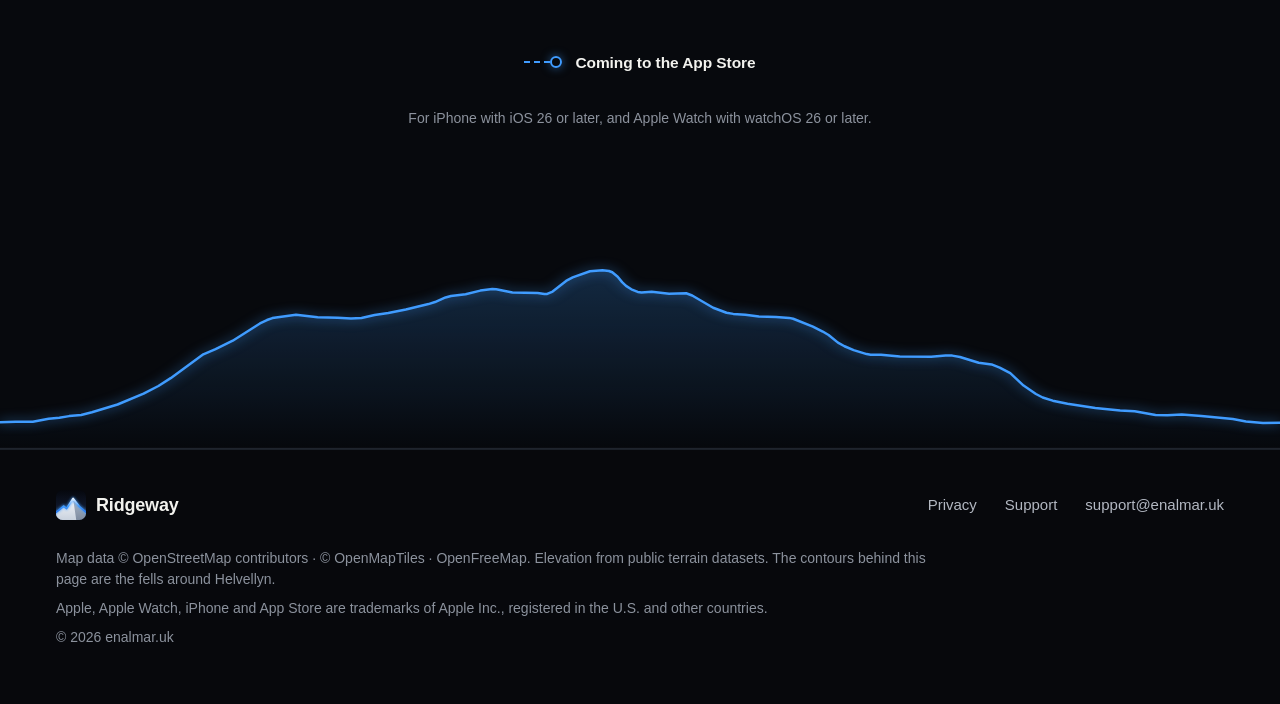
==== commit 0e6adb6a: "Route Blue: re-capture every route image (map, styles, planner, Off Route, turn alert, watch map), m" ====
--- a/index.html
+++ b/index.html
@@ -41,7 +41,7 @@
    behind everything, a faint Ridgeway Blue light where the hero is, and the app's own route
    line drawing itself on load. Everything else is the app, in real captures, in CSS devices.
    Colours are BRAND.md's: Night ground, Paper ink, Ridgeway Blue #409CFF (dark) as the one
-   accent, the route's magenta only where the app uses it. Never a blue field (BRAND §4.4). */
+   accent, the route's Route Blue (#42CFFF on dark) only where the app uses it. Never a blue field (BRAND §4.4). */
 :root {
   color-scheme: dark;
   --ground: #07090D;
@@ -54,7 +54,7 @@
   --blue: #409CFF;
   --blue-hi: #7CBCFF;
   --blue-fill: #1E6AE8;
-  --magenta: #FF4FB2;
+  --route: #42CFFF;
   --green: #30D158;
 
   --sans: -apple-system, BlinkMacSystemFont, "Inter", "Helvetica Neue", "Segoe UI", Roboto, sans-serif;
@@ -583,7 +583,7 @@
 .rw-glow{stroke:var(--rw-route,#409CFF);stroke-width:16;stroke-linecap:round;stroke-linejoin:round;opacity:var(--rw-glow,.35)}
 .rw-line{stroke:var(--rw-route,#409CFF);stroke-width:6;stroke-linecap:round;stroke-linejoin:round}
 .rw-draw{stroke-dasharray:1;stroke-dashoffset:0}
-.rw-start{fill:var(--rw-start,#FF4FB2);stroke:var(--rw-ground,#07090E);stroke-width:4}
+.rw-start{fill:var(--rw-start,#42CFFF);stroke:var(--rw-ground,#07090E);stroke-width:4}
 .rw-top{fill:var(--rw-ink,#F2F2EE)}
 @media (prefers-reduced-motion:no-preference){
 .rw-draw{stroke-dashoffset:1;animation:rw-draw var(--rw-dur,3.2s) cubic-bezier(.45,.05,.2,1) var(--rw-delay,.5s) forwards}
@@ -603,7 +603,7 @@
       <figure class="phone">
         <div class="phone__body"><div class="phone__glass"><div class="phone__screen">
           <img src="assets/shots/map-standard-dark.jpg" width="720" height="1564" fetchpriority="high"
-               alt="Ridgeway’s map on iPhone, Standard Dark: the fells around Helvellyn, with the route Helvellyn via Striding Edge in magenta, 12.1 km, ↑ 816 m, 3 h 30 min.">
+               alt="Ridgeway’s map on iPhone, Standard Dark: the fells around Helvellyn, with the route Helvellyn via Striding Edge in blue, 12.1 km, ↑ 816 m, 3 h 30 min.">
         </div></div></div>
       </figure>
       <figure class="watch">
@@ -706,7 +706,7 @@
           <div class="phone">
             <div class="phone__body"><div class="phone__glass"><div class="phone__screen">
               <img src="assets/shots/off-route.jpg" width="720" height="1564" loading="lazy" decoding="async"
-                   alt="Off Route on iPhone: a red banner reads Off Route · 90 m, Proceed to Route, with a dotted line from your position back to the magenta route.">
+                   alt="Off Route on iPhone: a red banner reads Off Route · 60 m, Proceed to Route, with a dotted line from your position back to the blue route.">
             </div></div></div>
           </div>
         </figure>
@@ -783,7 +783,7 @@
           <path d="M66 262c24-8 36-30 54-40s30 2 46-10 16-44 36-56 40 4 58-8 24-38 46-50 34-2 50-22" stroke="#409CFF" stroke-width="3.5" stroke-linecap="round" stroke-linejoin="round"/>
           <path d="M356 76C318 140 250 200 166 236s-76 28-100 26" stroke="#F2F2EE" stroke-opacity=".78" stroke-width="2" stroke-dasharray="1.5 7" stroke-linecap="round"/>
           <path d="M307.7 147.9L296.9 149.6 299 138.8M225.4 212.5L214.4 211.6 219 201.6" stroke="#F2F2EE" stroke-opacity=".85" stroke-width="2.2" stroke-linecap="round" stroke-linejoin="round"/>
-          <circle cx="66" cy="262" r="8" fill="#FF4FB2" stroke="#07090D" stroke-width="3"/>
+          <circle cx="66" cy="262" r="8" fill="#42CFFF" stroke="#07090D" stroke-width="3"/>
           <circle cx="356" cy="76" r="13" fill="#409CFF" fill-opacity=".2"/>
           <circle cx="356" cy="76" r="7" fill="#409CFF" stroke="#F2F2EE" stroke-width="3"/>
         </svg>
@@ -833,7 +833,7 @@
       <figure class="phone">
         <div class="phone__body"><div class="phone__glass"><div class="phone__screen">
           <img src="assets/shots/planner.jpg" width="720" height="1564" loading="lazy" decoding="async"
-               alt="The planner on iPhone: seven points joined by straight magenta lines from Glenridding over Helvellyn to Seat Sandal, with 8.0 km, 1,300 m of ascent and a run time of 2 h 5 min.">
+               alt="The planner on iPhone: points joined by straight blue lines from above Glenridding, past Helvellyn to Grisedale, with 6.5 km, 870 m of ascent and an estimated 3 h 20 min.">
         </div></div></div>
       </figure>
       <figure class="phone">
@@ -948,7 +948,7 @@
       <li class="reveal d1">
         <div class="phone"><div class="phone__body"><div class="phone__glass"><div class="phone__screen">
           <img src="assets/shots/style-standard-light.jpg" width="480" height="1043" loading="lazy" decoding="async"
-               alt="The route in Standard Light: a pale topo map with the route in magenta.">
+               alt="The route in Standard Light: a pale topo map with the route in blue.">
         </div></div></div></div>
         <h3>Standard Light</h3>
       </li>
@@ -963,7 +963,7 @@
         <div class="styles__dev">
           <div class="phone"><div class="phone__body"><div class="phone__glass"><div class="phone__screen">
             <img src="assets/shots/style-hiking-pro.jpg" width="480" height="1043" loading="lazy" decoding="async"
-                 alt="The route in Hiking Pro: a paper topo map with dense contours, rock and paths, and the route in dark magenta.">
+                 alt="The route in Hiking Pro: a paper topo map with dense contours, rock and paths, and the route in deep blue.">
           </div></div></div></div>
           <img class="loupe" src="assets/shots/style-hiking-pro-detail.jpg" width="360" height="360" loading="lazy" decoding="async"
                alt="Hiking Pro at full size around Helvellyn and Red Tarn: 10 m contours with their heights, crags, path types and summit heights.">
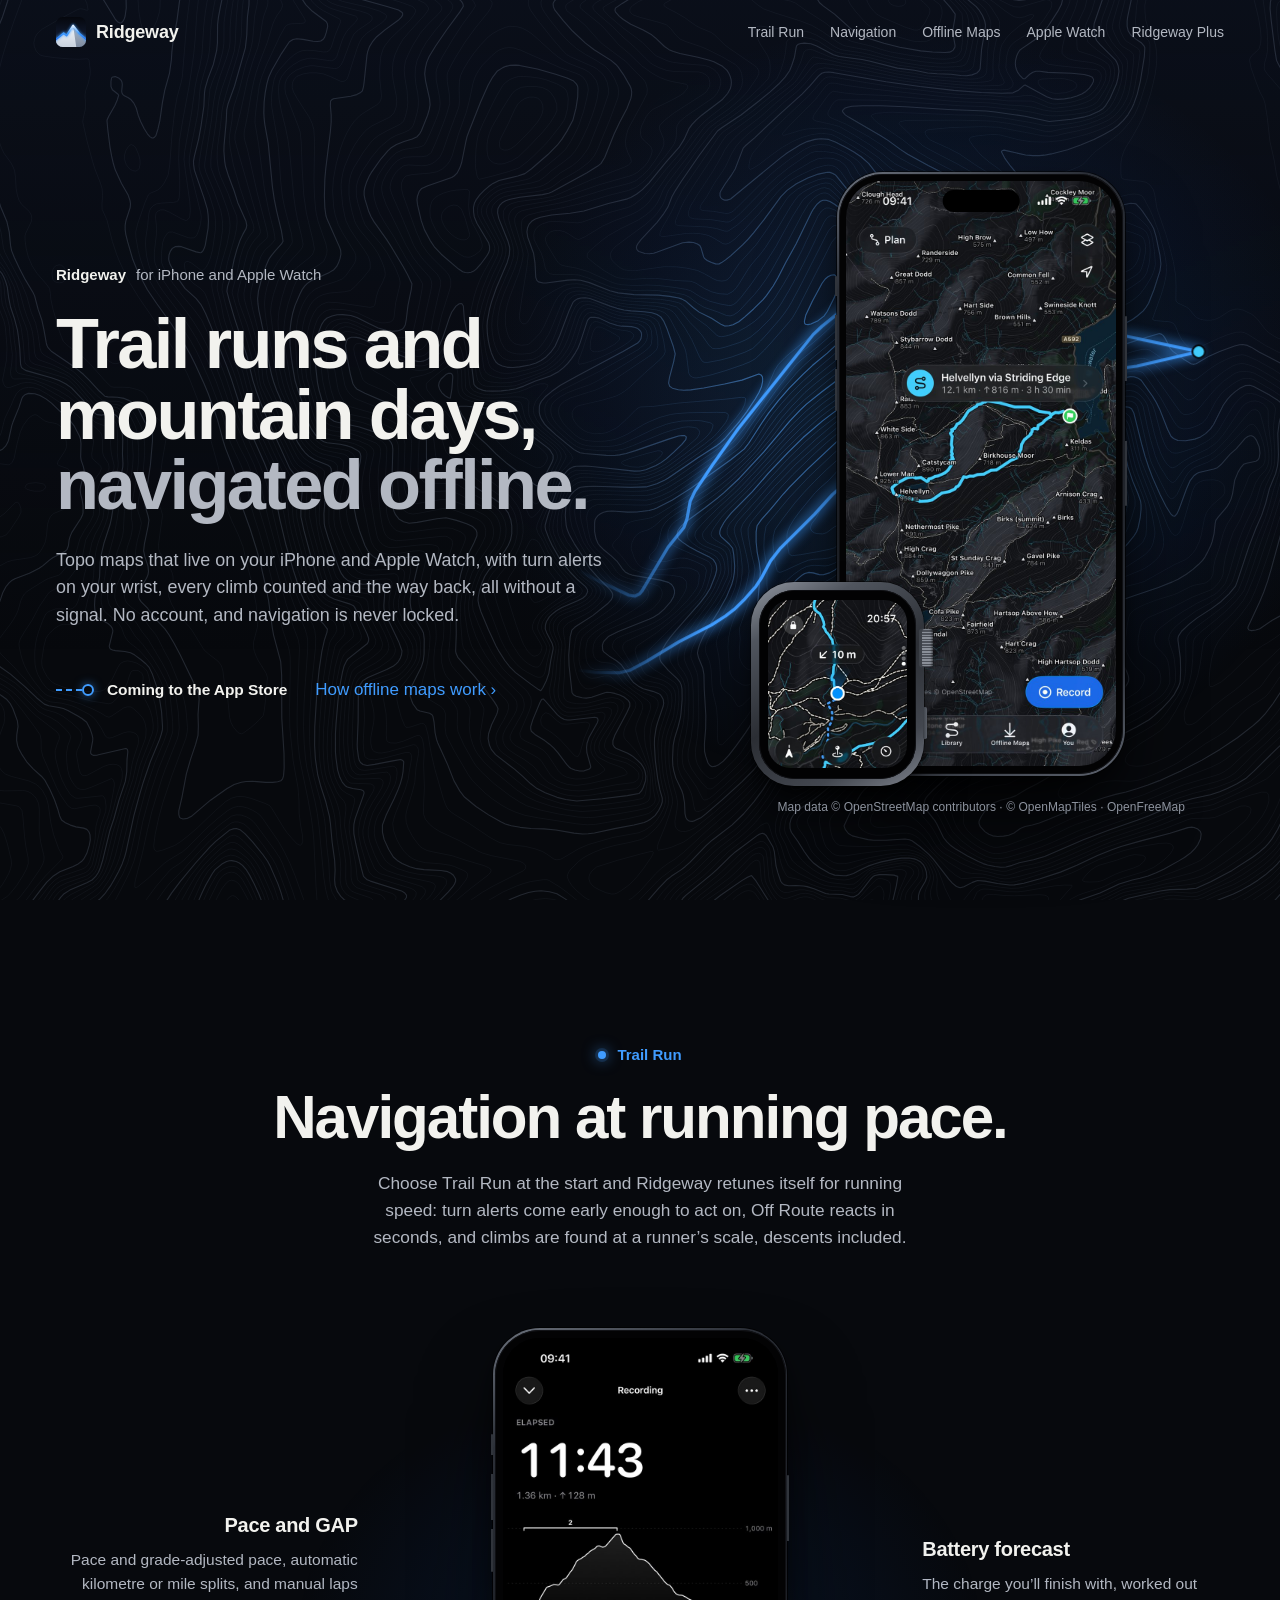
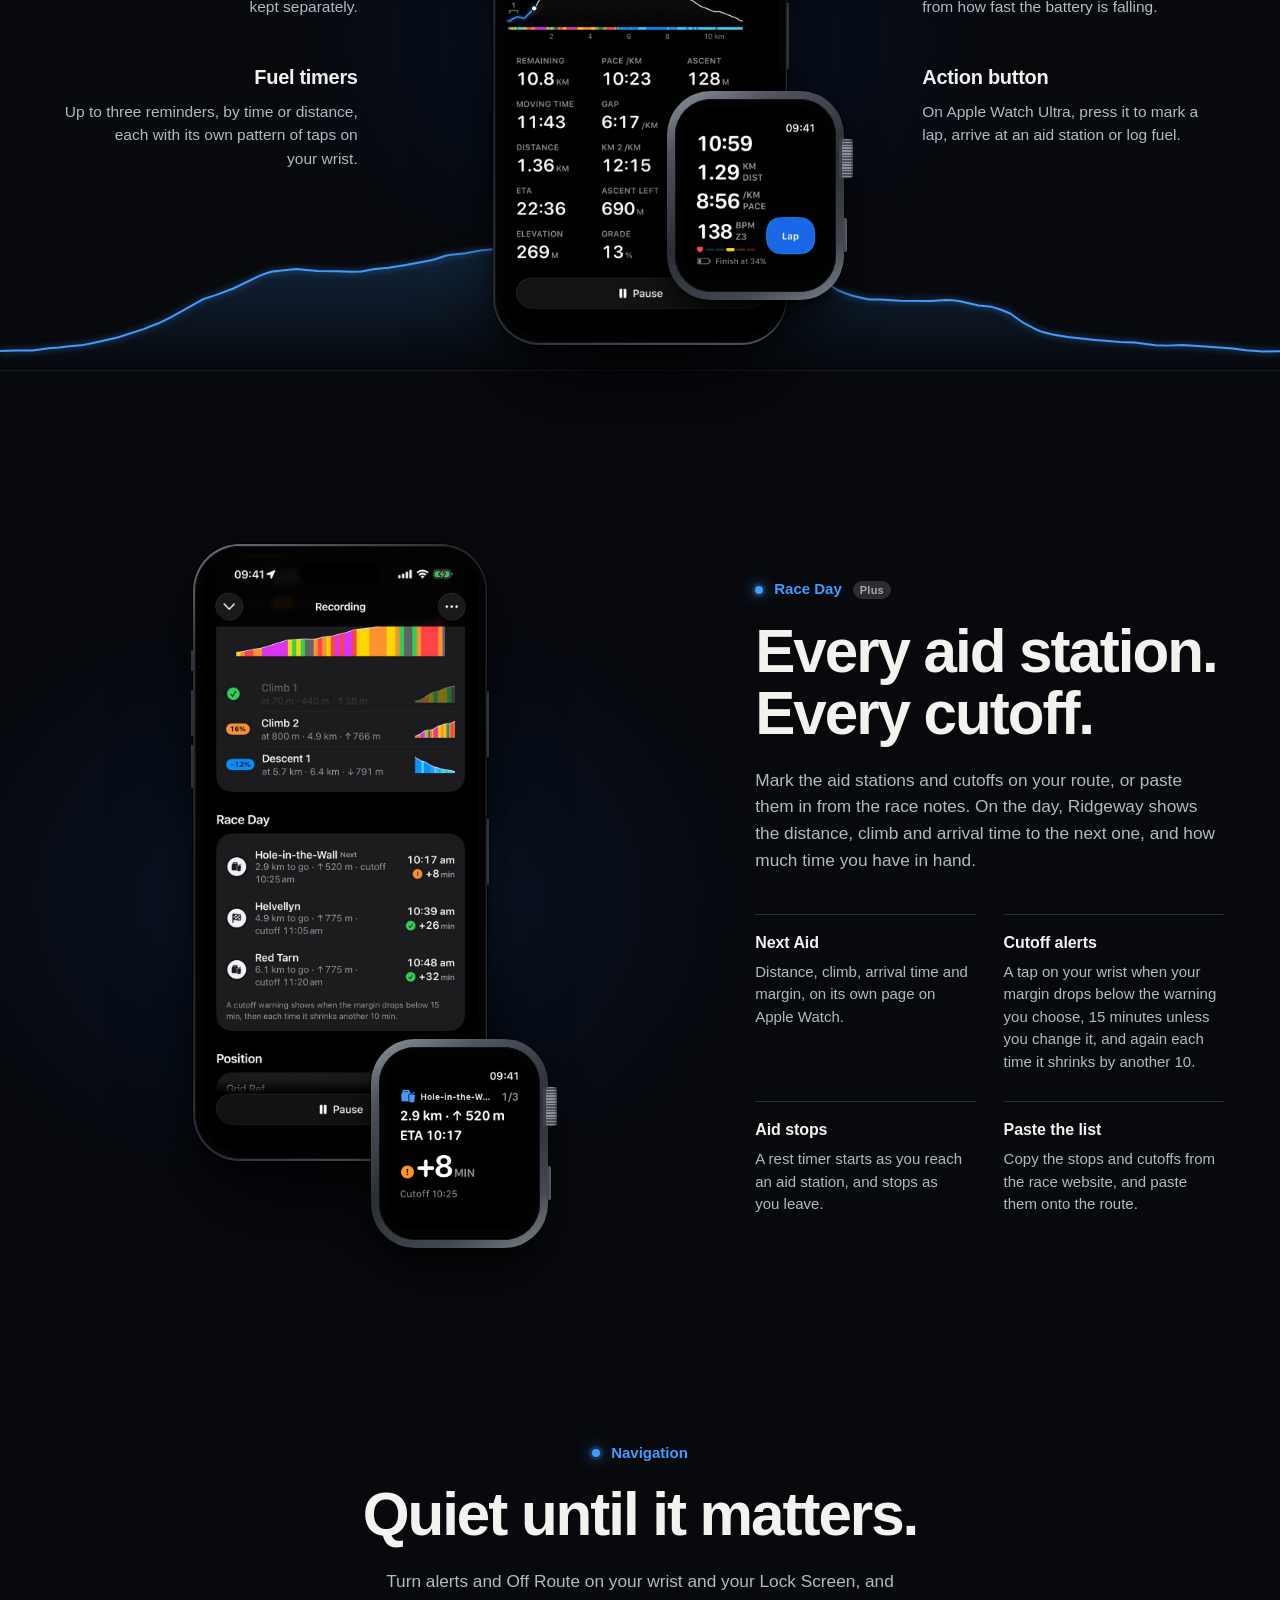
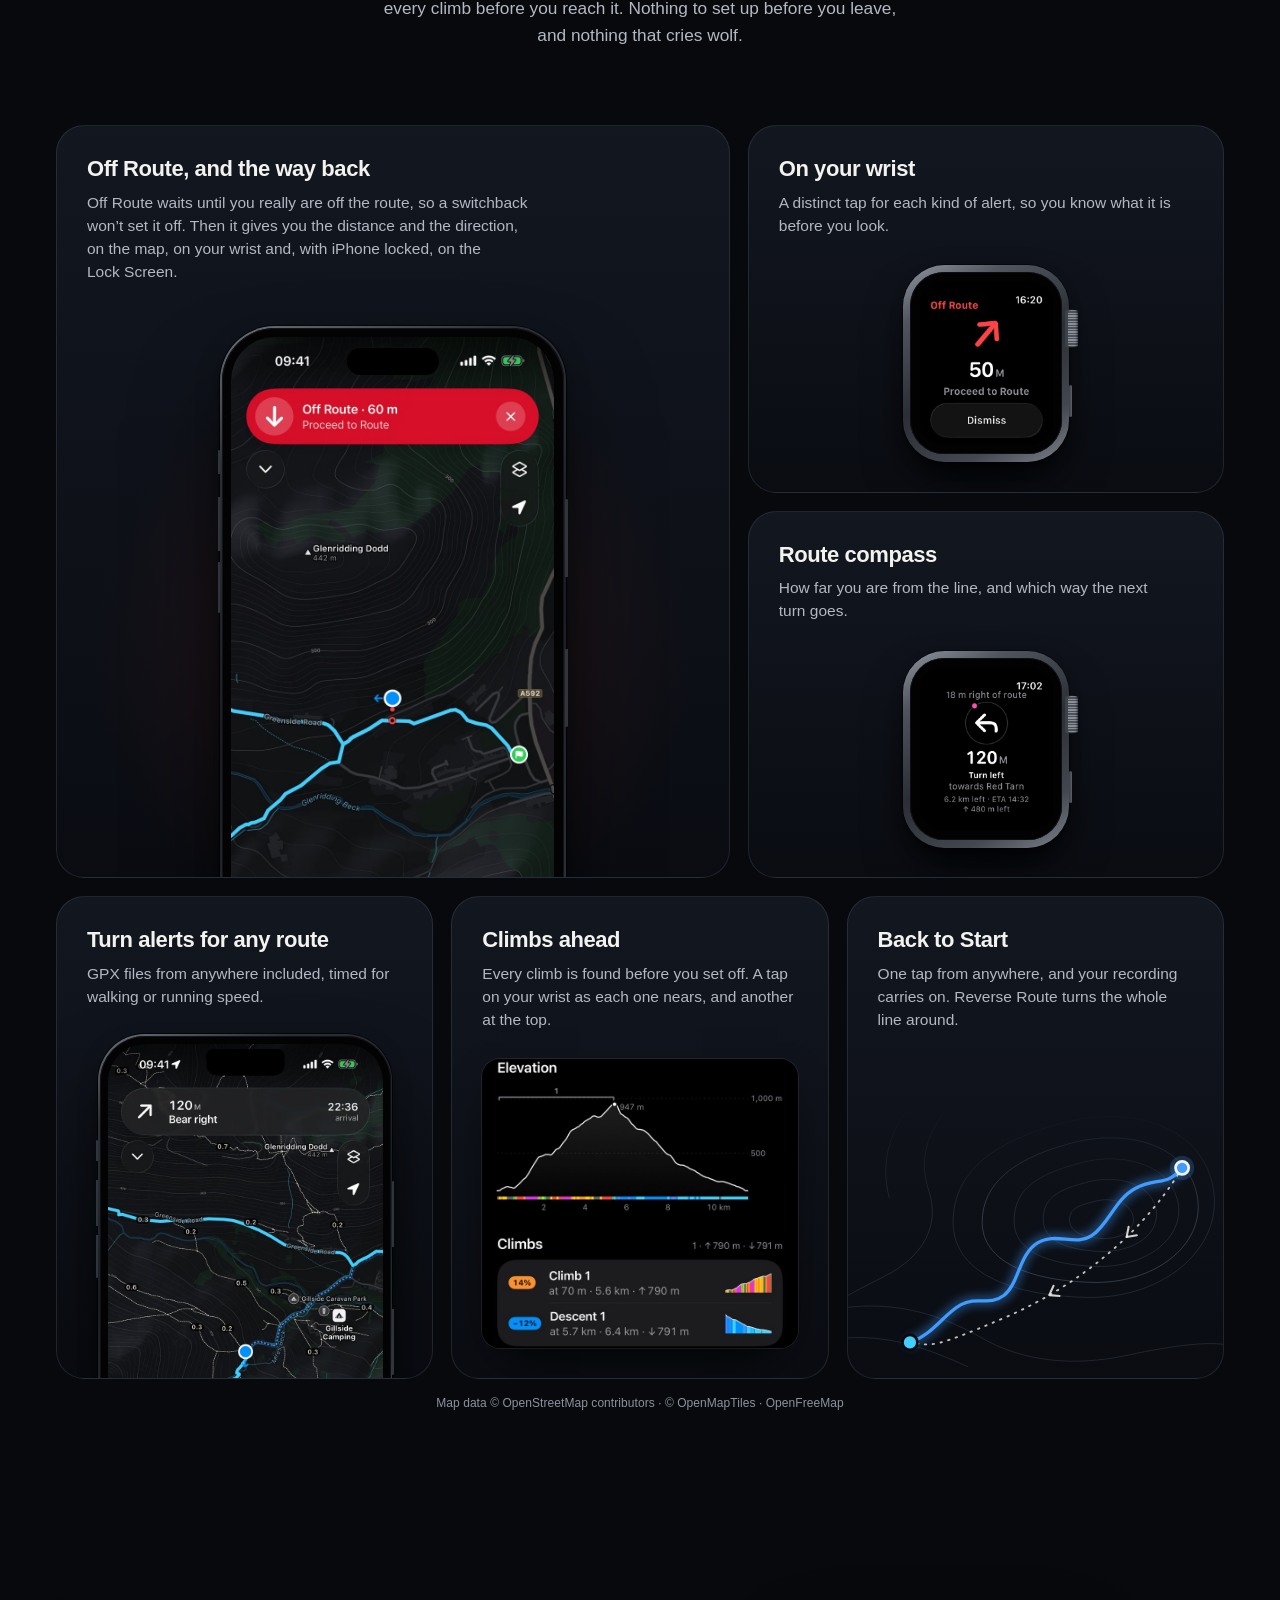
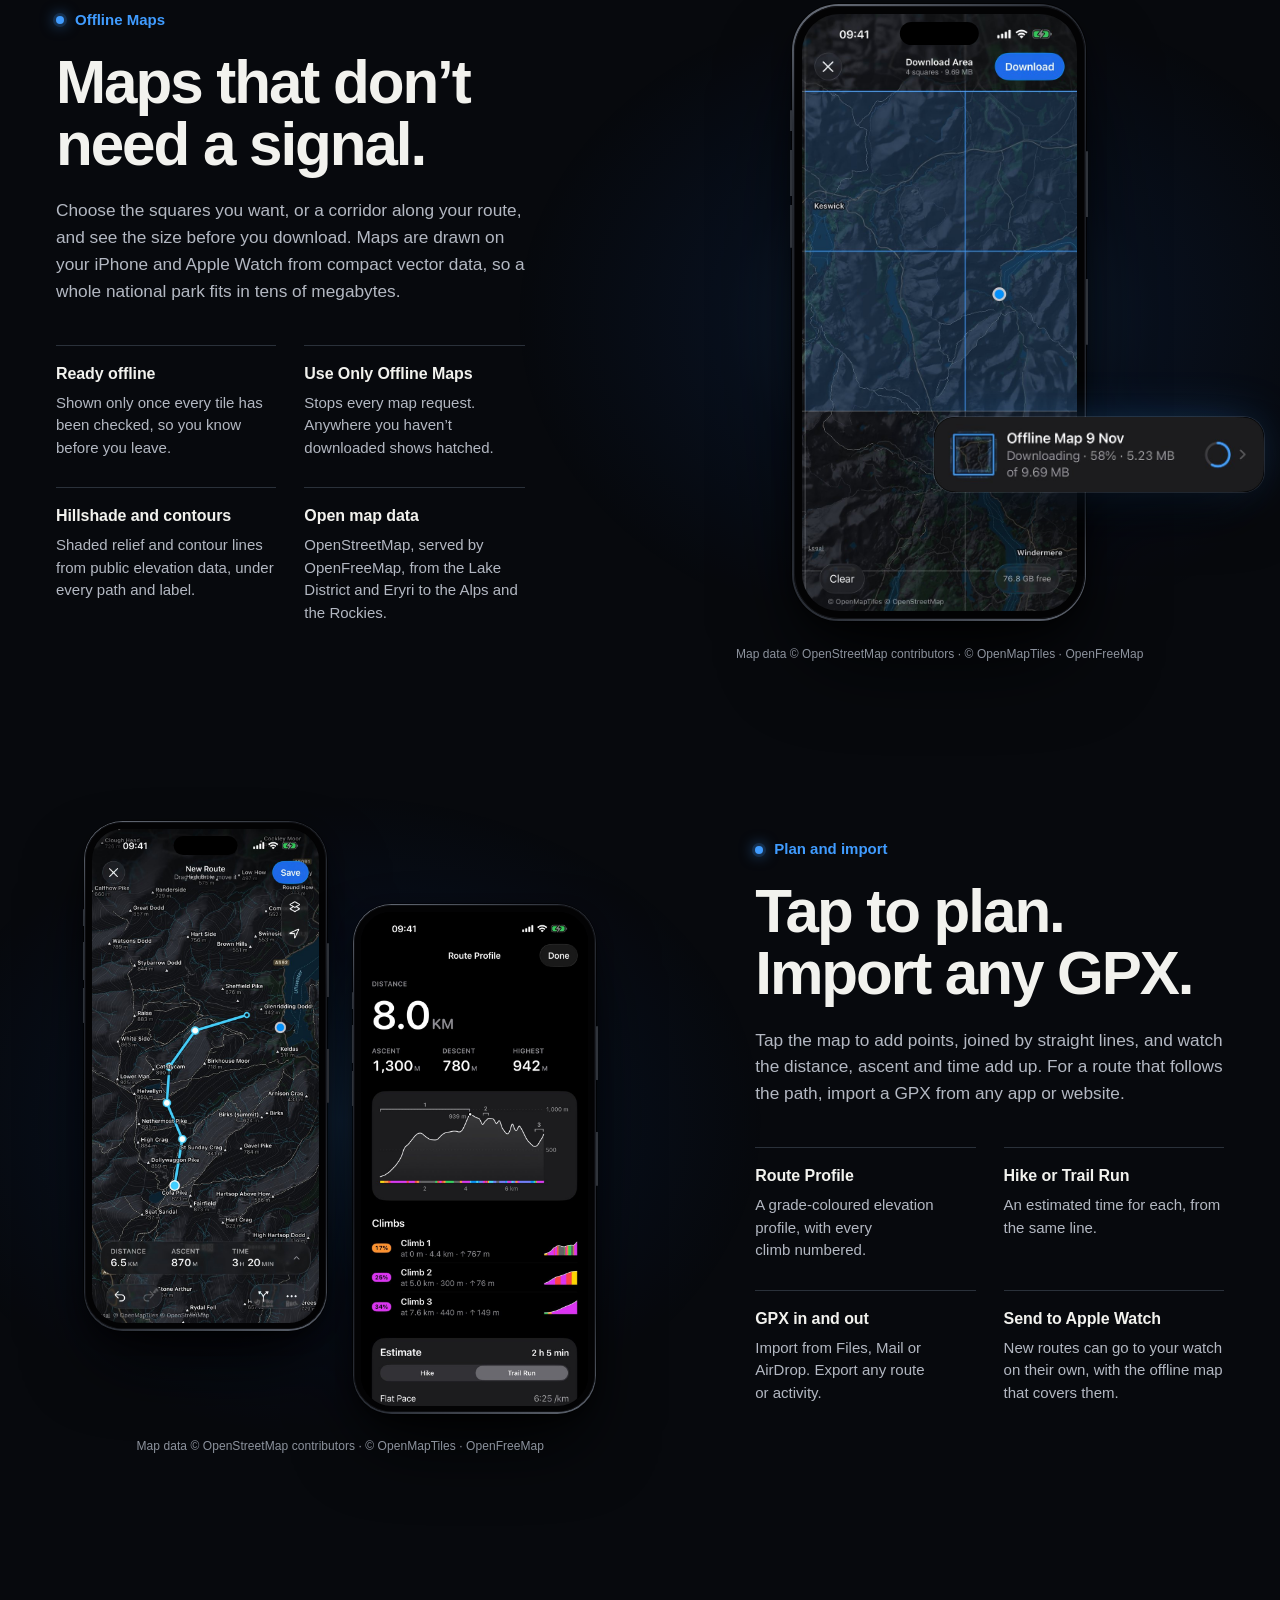
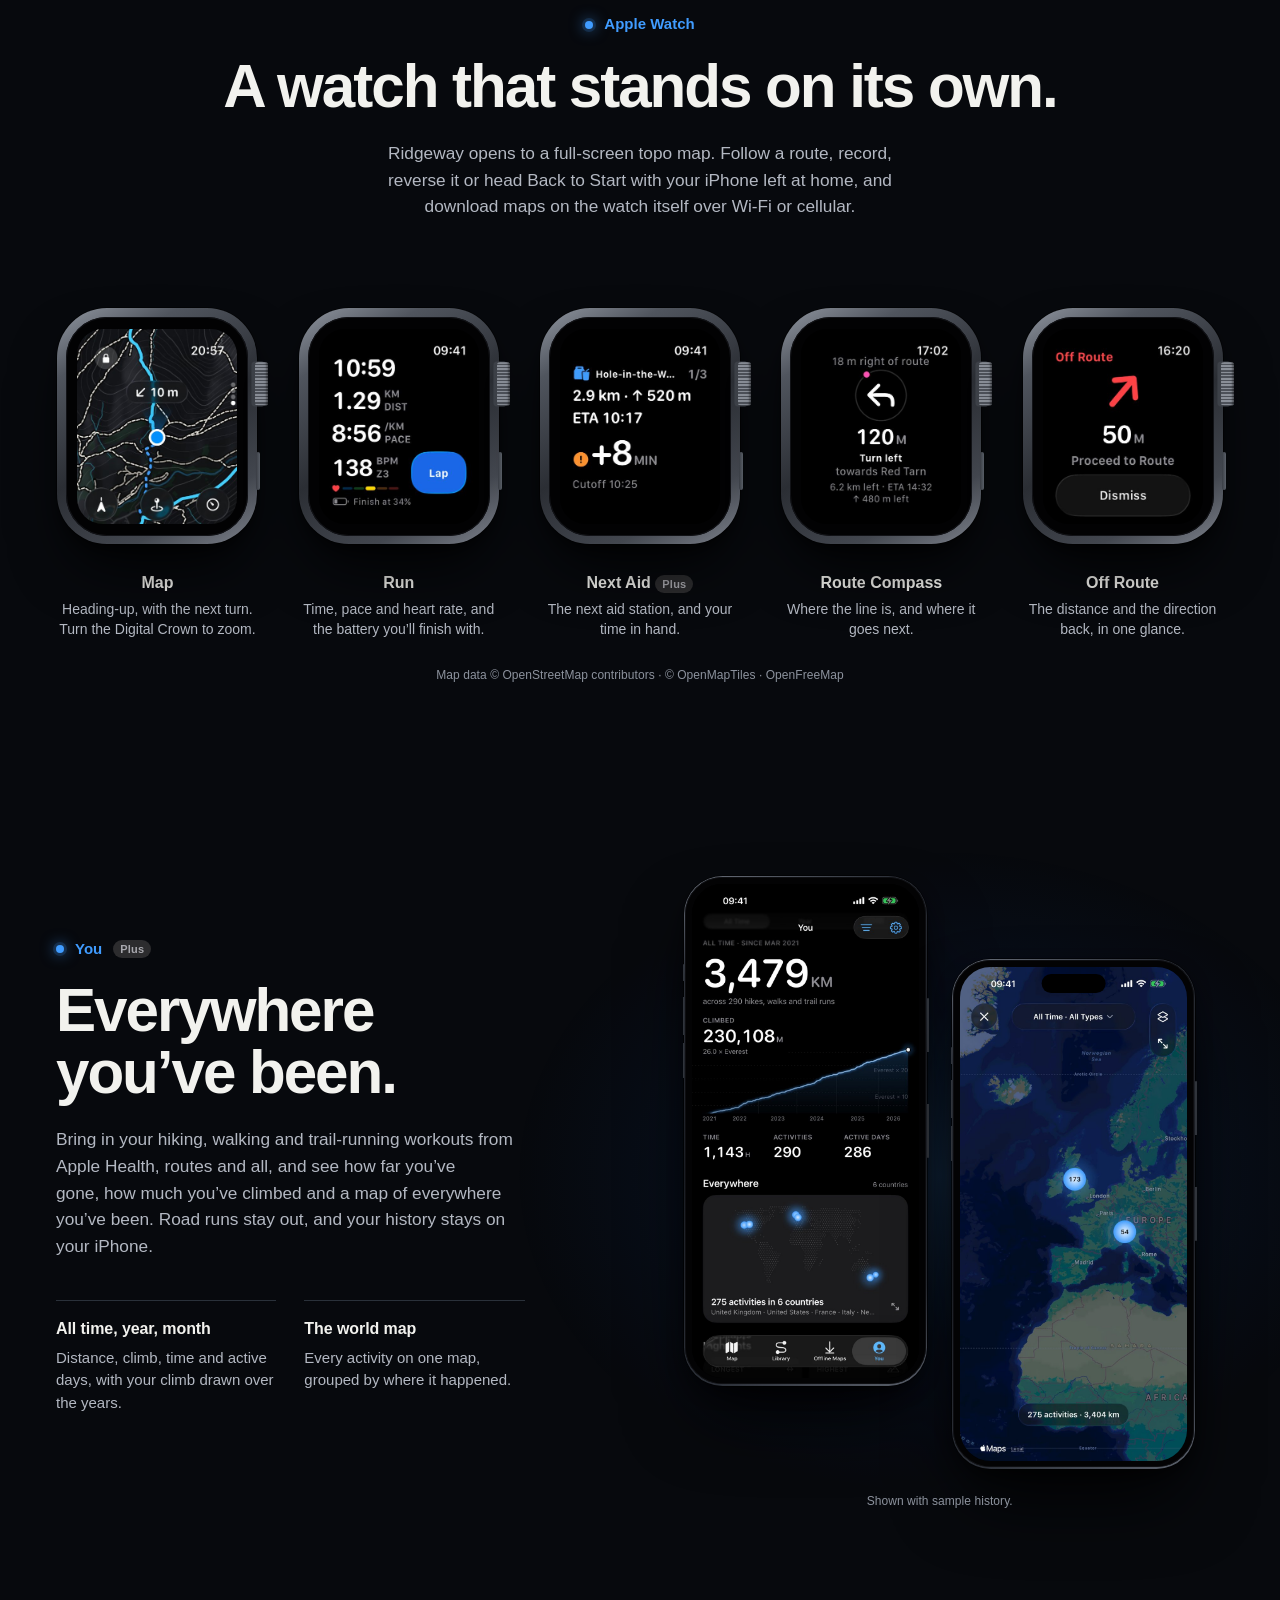
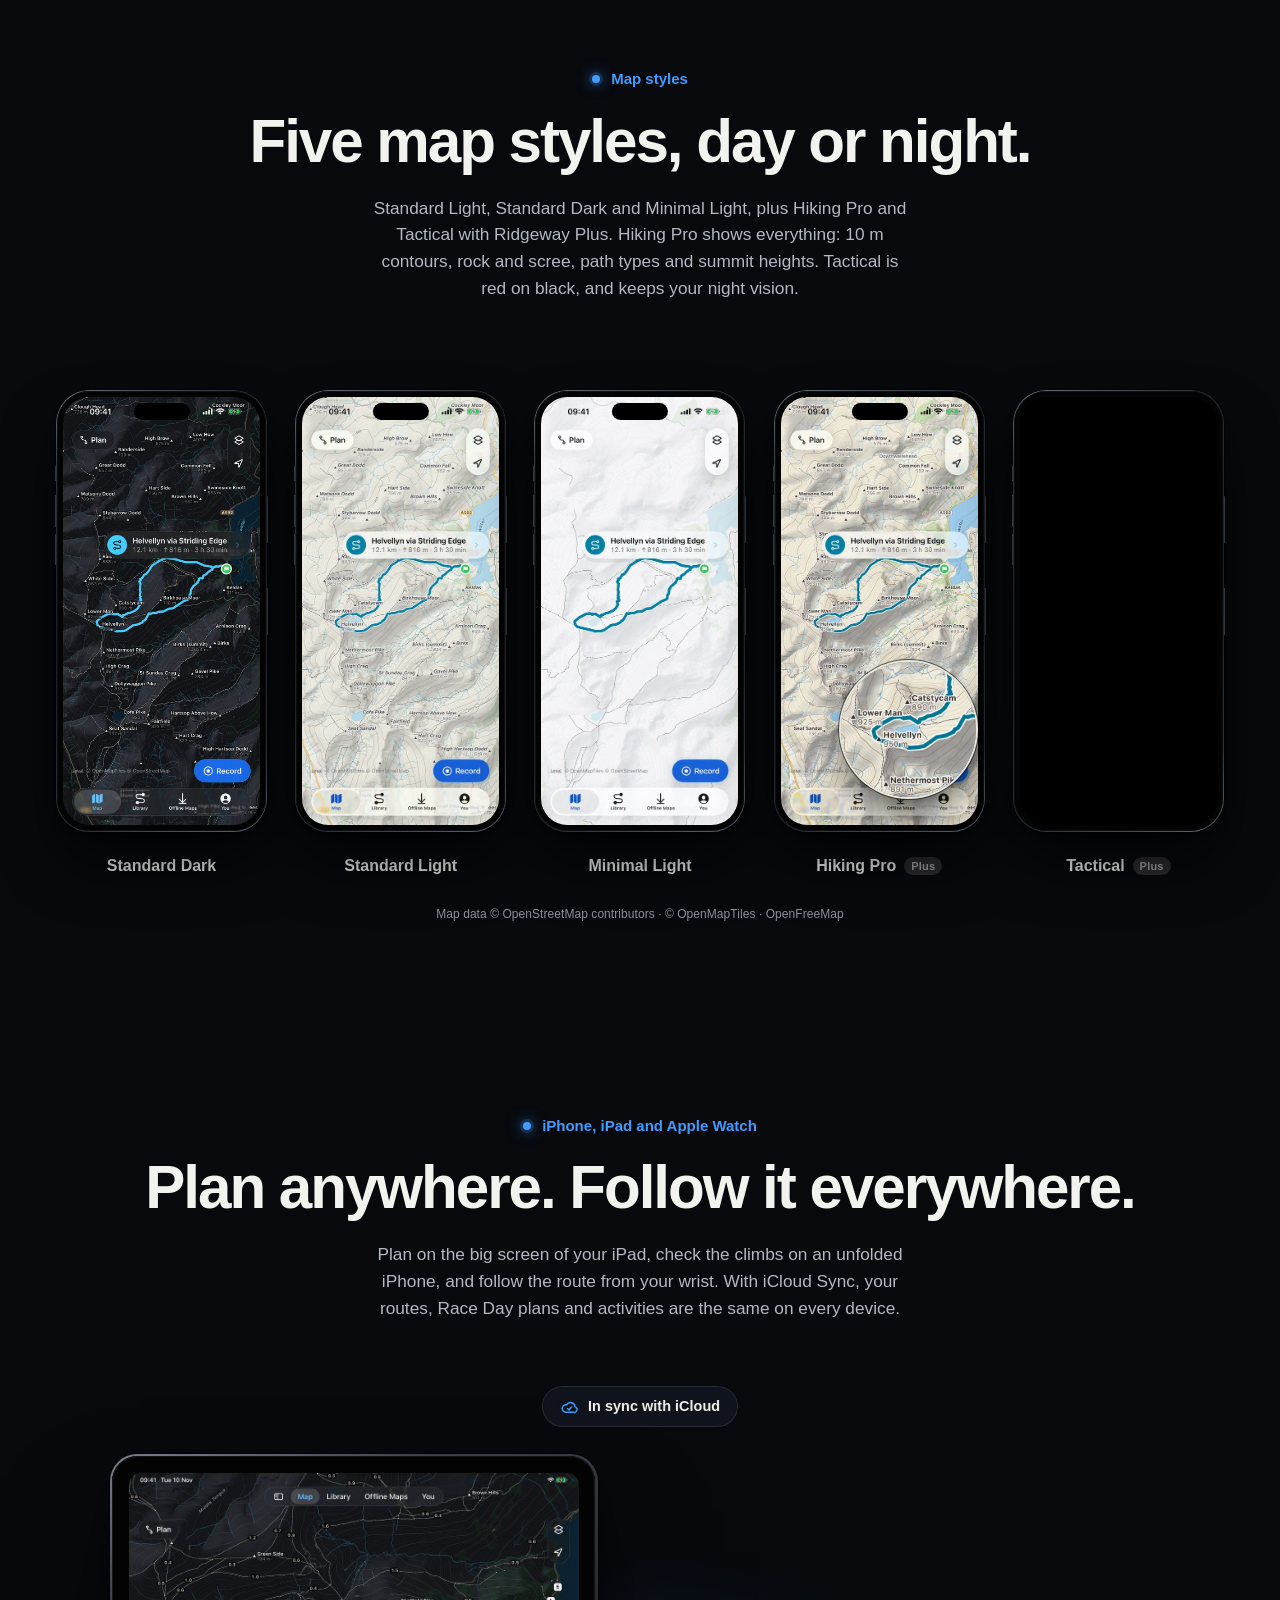
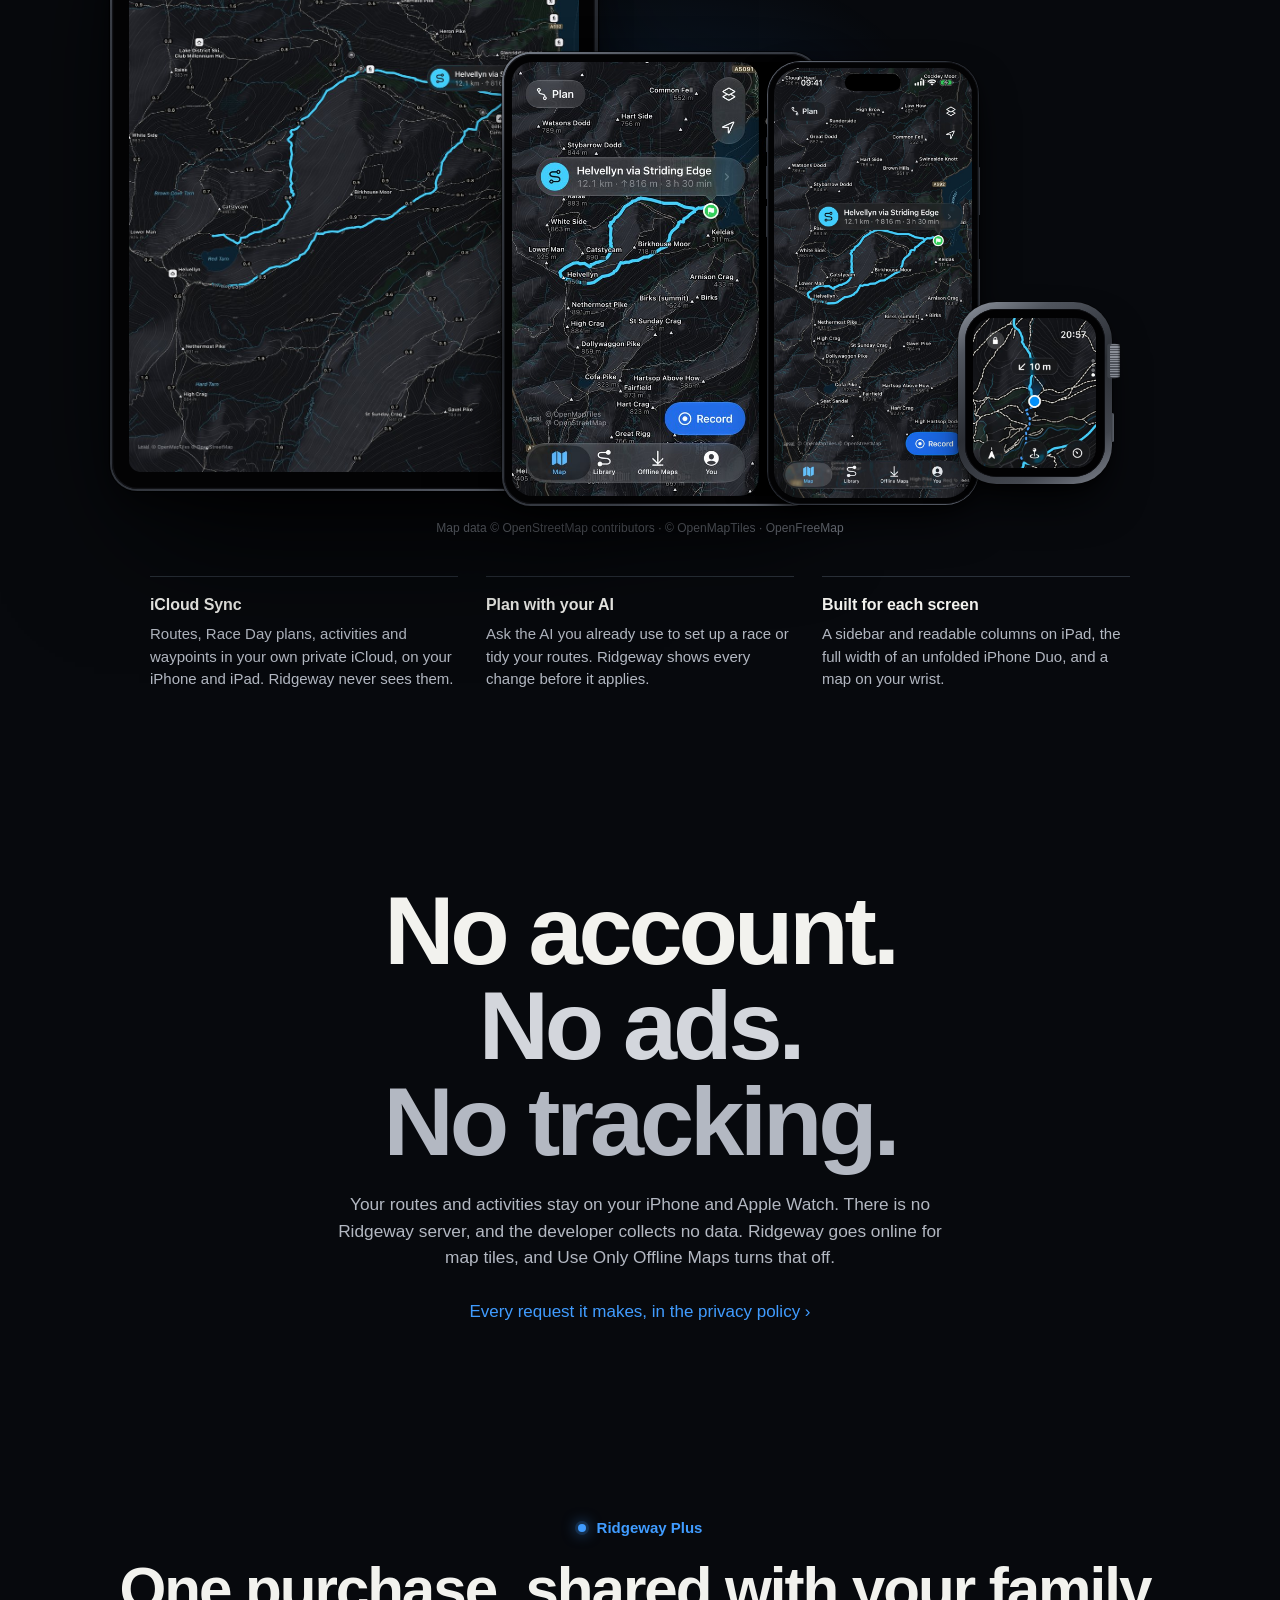
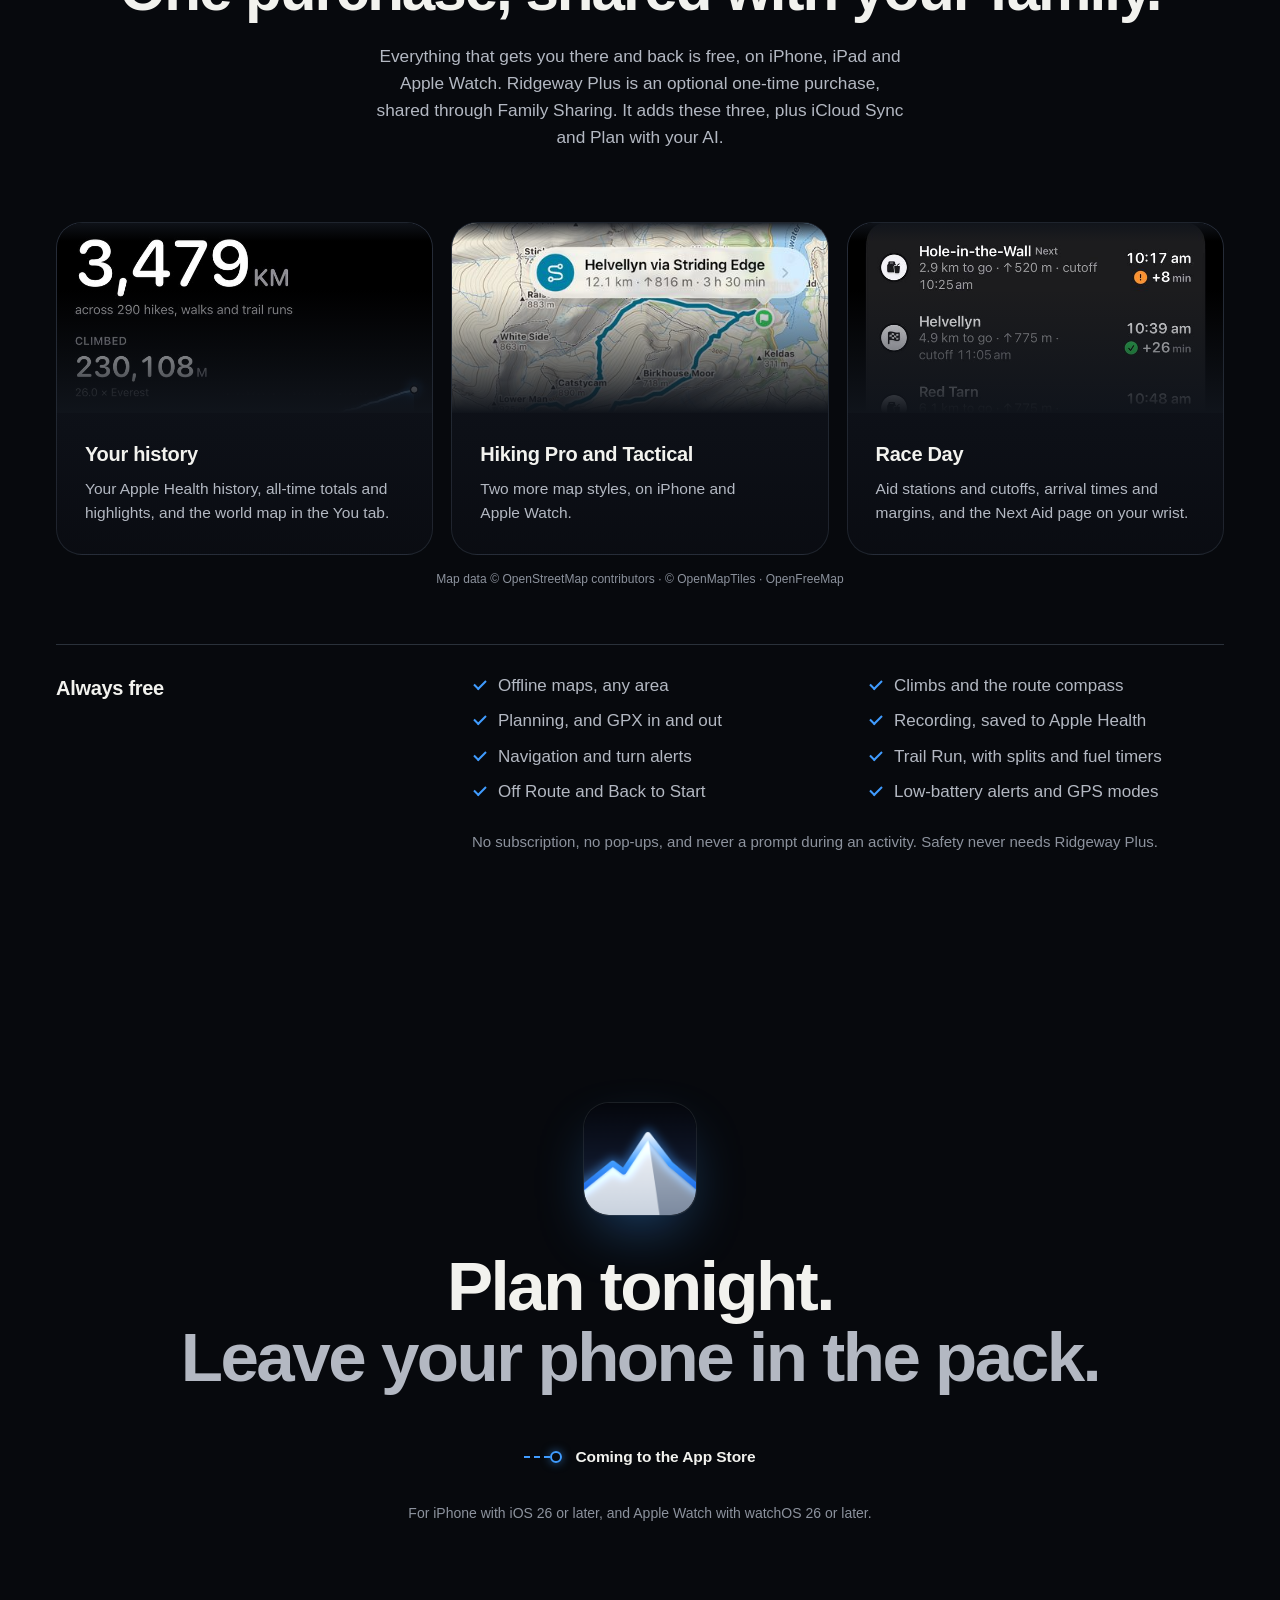
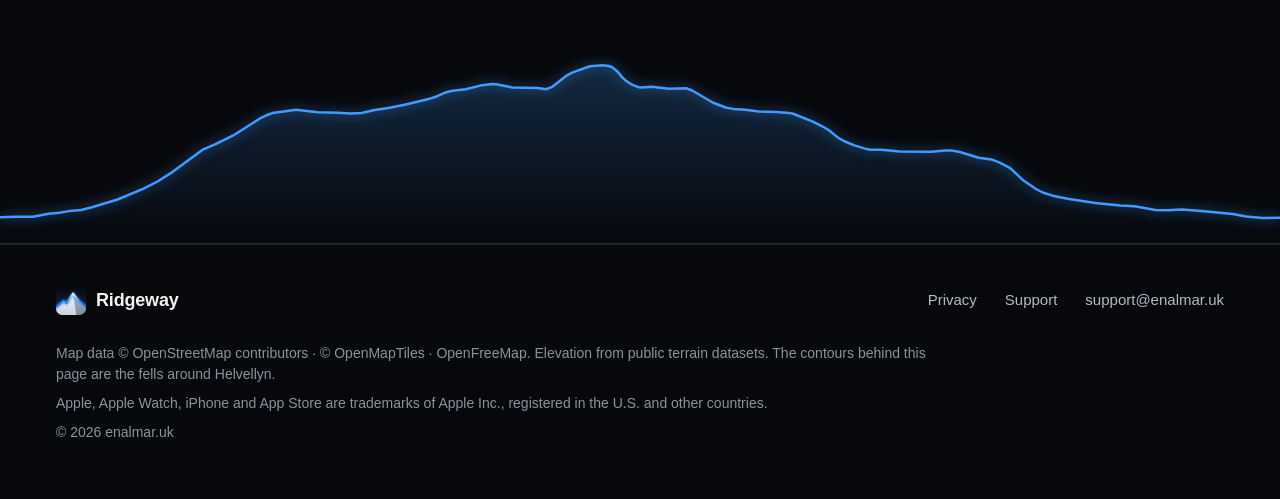
==== commit 27c434b7: "Merge everywhere: cross-device section Co-Authored-By: Claude Opus 5.5 <noreply@anthropic.com>" ====
--- a/index.html
+++ b/index.html
@@ -216,6 +216,46 @@
 .attrib { font-size: 12px; line-height: 1.4; color: var(--ink-3); letter-spacing: .005em; }
 .nw { white-space: nowrap; }
 
+/* ---- Everywhere: iPad, iPhone Duo, iPhone and Apple Watch with the same route (iCloud Sync) ----
+   The lineup is one proportional stage: every device is a percentage of its width, so the group
+   scales as one picture. iPad and the unfolded Duo are drawn like the iPhone: CSS around captures. */
+.everywhere__stage { position: relative; width: min(100%, 1060px); margin: clamp(40px, 5vw, 64px) auto 0;
+                     aspect-ratio: 1060 / 720; isolation: isolate; }
+.everywhere__stage::before { content: ""; position: absolute; z-index: -1; inset: 8% 6% -4%;
+  background: radial-gradient(closest-side, rgba(64, 156, 255, .16), transparent 70%); }
+.everywhere__stage figure { position: absolute; bottom: 0; margin: 0; container-type: inline-size; }
+.everywhere__stage .tablet { left: 0; width: 46%; bottom: 2%; }
+.everywhere__stage .fold   { left: 37%; width: 30%; z-index: 2; }
+.everywhere__stage .phone  { left: 62%; width: 20%; z-index: 3; --w: 20%; }
+.everywhere__stage .watch  { left: 80%; width: 14.5%; z-index: 4; bottom: 3%; --w: 14.5%; }
+.tablet__body, .fold__body { position: relative; padding: .5cqw;
+  background: linear-gradient(155deg, #7a808b 0%, #3a3e46 18%, #22252b 50%, #383c44 84%, #6c727d 100%);
+  box-shadow: 0 0 0 .25cqw rgba(0, 0, 0, .7), 0 3cqw 7cqw -1cqw rgba(0, 0, 0, .5), 0 14cqw 26cqw -6cqw rgba(0, 0, 0, .9); }
+.tablet__body { border-radius: 5.6cqw; }
+.tablet__glass { padding: 3.4cqw; border-radius: 5.2cqw; background: #030304; box-shadow: inset 0 0 0 .25cqw #121317; }
+.tablet__screen { overflow: hidden; border-radius: 2.4cqw; aspect-ratio: 2064 / 2752; background: #000; }
+.fold__body { border-radius: 9cqw; }
+.fold__glass { padding: 2.6cqw; border-radius: 8.6cqw; background: #030304; box-shadow: inset 0 0 0 .3cqw #121317; }
+.fold__screen { position: relative; overflow: hidden; border-radius: 6.4cqw; aspect-ratio: 1398 / 2034; background: #000; }
+.fold__screen::after { /* the hinge, barely there */ content: ""; position: absolute; top: 0; bottom: 0; left: 50%; width: 1.4cqw;
+  translate: -50% 0; background: linear-gradient(90deg, transparent, rgba(255, 255, 255, .05) 45%, rgba(0, 0, 0, .18) 55%, transparent); }
+.tablet__screen img, .fold__screen img { width: 100%; height: 100%; object-fit: cover; display: block; }
+.everywhere__stage .phone .phone__body { box-shadow: 0 0 0 .3cqw rgba(0, 0, 0, .7), 0 3cqw 7cqw -1cqw rgba(0, 0, 0, .55), 0 10cqw 22cqw -6cqw rgba(0, 0, 0, .9); }
+.everywhere__sync { position: absolute; z-index: 5; left: 50%; top: 0; translate: -50% 0; display: inline-flex; align-items: center; gap: 10px;
+  padding: 10px 18px; border-radius: 999px; font-size: 14.5px; font-weight: 600; color: var(--ink);
+  background: rgba(20, 24, 34, .72); box-shadow: inset 0 0 0 1px rgba(255, 255, 255, .1); backdrop-filter: blur(14px); -webkit-backdrop-filter: blur(14px); }
+.everywhere__sync svg { width: 18px; height: 18px; flex: none; color: var(--blue); }
+.everywhere .specs { grid-template-columns: repeat(3, 1fr); max-width: 980px; margin-inline: auto; }
+@media (max-width: 760px) {
+  .everywhere__stage { aspect-ratio: 1060 / 860; }
+  .everywhere__stage .tablet { width: 58%; bottom: 14%; }
+  .everywhere__stage .fold { left: 30%; width: 38%; }
+  .everywhere__stage .phone { left: 60%; width: 25%; --w: 25%; }
+  .everywhere__stage .watch { left: 79%; width: 19%; --w: 19%; }
+  .everywhere__sync { font-size: 13px; padding: 8px 14px; }
+  .everywhere .specs { grid-template-columns: 1fr; }
+}
+
 /* ---- Hero --------------------------------------------------------------------------------- */
 .hero { position: relative; padding-block: clamp(28px, 6vh, 72px) clamp(64px, 10vh, 120px); overflow-x: clip; }
 .hero__grid { display: grid; grid-template-columns: minmax(0, 1.3fr) minmax(0, 1fr); gap: clamp(24px, 4vw, 56px);
@@ -742,7 +782,7 @@
           <div class="phone">
             <div class="phone__body"><div class="phone__glass"><div class="phone__screen">
               <img src="assets/shots/turn-alert.jpg" width="720" height="1036" loading="lazy" decoding="async"
-                   alt="A turn alert on iPhone during a trail run: 60 m, Bear right, arriving 11:20 am.">
+                   alt="A turn alert on iPhone during a trail run: 120 m, Bear right, with the blue route ahead.">
             </div></div></div>
           </div>
         </figure>
@@ -982,6 +1022,49 @@
   </div>
 </section>
 
+<section class="section everywhere" id="everywhere" aria-labelledby="everywhere-title">
+  <div class="wrap">
+    <div class="center reveal">
+      <p class="eyebrow">iPhone, iPad and Apple Watch</p>
+      <h2 id="everywhere-title">Plan anywhere. Follow it everywhere.</h2>
+      <p class="lede">Plan on the big screen of your iPad, check the climbs on an unfolded iPhone, and follow the route from your wrist. With iCloud Sync, your routes, Race Day plans and activities are the same on every device.</p>
+    </div>
+    <div class="everywhere__stage reveal d1">
+      <p class="everywhere__sync"><svg viewBox="0 0 24 24" fill="none" stroke="currentColor" stroke-width="2" stroke-linecap="round" stroke-linejoin="round" aria-hidden="true"><path d="M17.5 19H8a5 5 0 1 1 .9-9.92A6 6 0 0 1 20 11.5a3.75 3.75 0 0 1-2.5 7.5Z"/><path d="m10 14 2 2 3.5-4"/></svg>In sync with iCloud</p>
+      <figure class="tablet">
+        <div class="tablet__body"><div class="tablet__glass"><div class="tablet__screen">
+          <img src="assets/shots/ipad-map.jpg" width="1000" height="1333" loading="lazy" decoding="async"
+               alt="Ridgeway on iPad: the Helvellyn via Striding Edge route in blue on the dark topo map, with the tab bar at the top.">
+        </div></div></div>
+      </figure>
+      <figure class="fold">
+        <div class="fold__body"><div class="fold__glass"><div class="fold__screen">
+          <img src="assets/shots/duo-map.jpg" width="560" height="815" loading="lazy" decoding="async"
+               alt="The same route on an unfolded iPhone Duo: 12.1 km, 816 m of ascent, 3 h 30 min.">
+        </div></div></div>
+      </figure>
+      <figure class="phone">
+        <div class="phone__body"><div class="phone__glass"><div class="phone__screen">
+          <img src="assets/shots/map-standard-dark.jpg" width="720" height="1564" loading="lazy" decoding="async"
+               alt="The same route on iPhone, on the Standard Dark map.">
+        </div></div></div>
+      </figure>
+      <figure class="watch">
+        <div class="watch__case"><div class="watch__glass"><div class="watch__screen">
+          <img src="assets/watch/map.jpg" width="400" height="487" loading="lazy" decoding="async"
+               alt="Apple Watch following the route, with the next turn in 10 m.">
+        </div></div></div>
+      </figure>
+    </div>
+    <p class="attrib center" style="margin-top:14px">Map data © OpenStreetMap contributors · © OpenMapTiles · OpenFreeMap</p>
+    <ul class="specs reveal">
+      <li><h3>iCloud Sync</h3><p>Routes, Race Day plans, activities and waypoints in your own private iCloud, on your iPhone and iPad. Ridgeway never sees them.</p></li>
+      <li><h3>Plan with your AI</h3><p>Ask the AI you already use to set up a race or tidy your routes. Ridgeway shows every change before it applies.</p></li>
+      <li><h3>Built for each screen</h3><p>A sidebar and readable columns on iPad, the full width of an unfolded iPhone Duo, and a map on your wrist.</p></li>
+    </ul>
+  </div>
+</section>
+
 <section class="section privacy" id="privacy" aria-labelledby="privacy-title">
   <div class="wrap center reveal">
     <h2 id="privacy-title"><span>No account.</span> <span>No ads.</span> <span>No tracking.</span></h2>
@@ -995,7 +1078,7 @@
     <div class="center reveal">
       <p class="eyebrow">Ridgeway Plus</p>
       <h2 id="plus-title">One purchase, shared with your family.</h2>
-      <p class="lede">Everything that gets you there and back is free, on iPhone and Apple Watch. Ridgeway Plus is an optional one-time purchase, shared through Family Sharing, that adds three things.</p>
+      <p class="lede">Everything that gets you there and back is free, on iPhone, iPad and Apple Watch. Ridgeway Plus is an optional one-time purchase, shared through Family Sharing. It adds these three, plus iCloud Sync and Plan with your AI.</p>
     </div>
     <ul class="plus-cards">
       <li class="reveal">
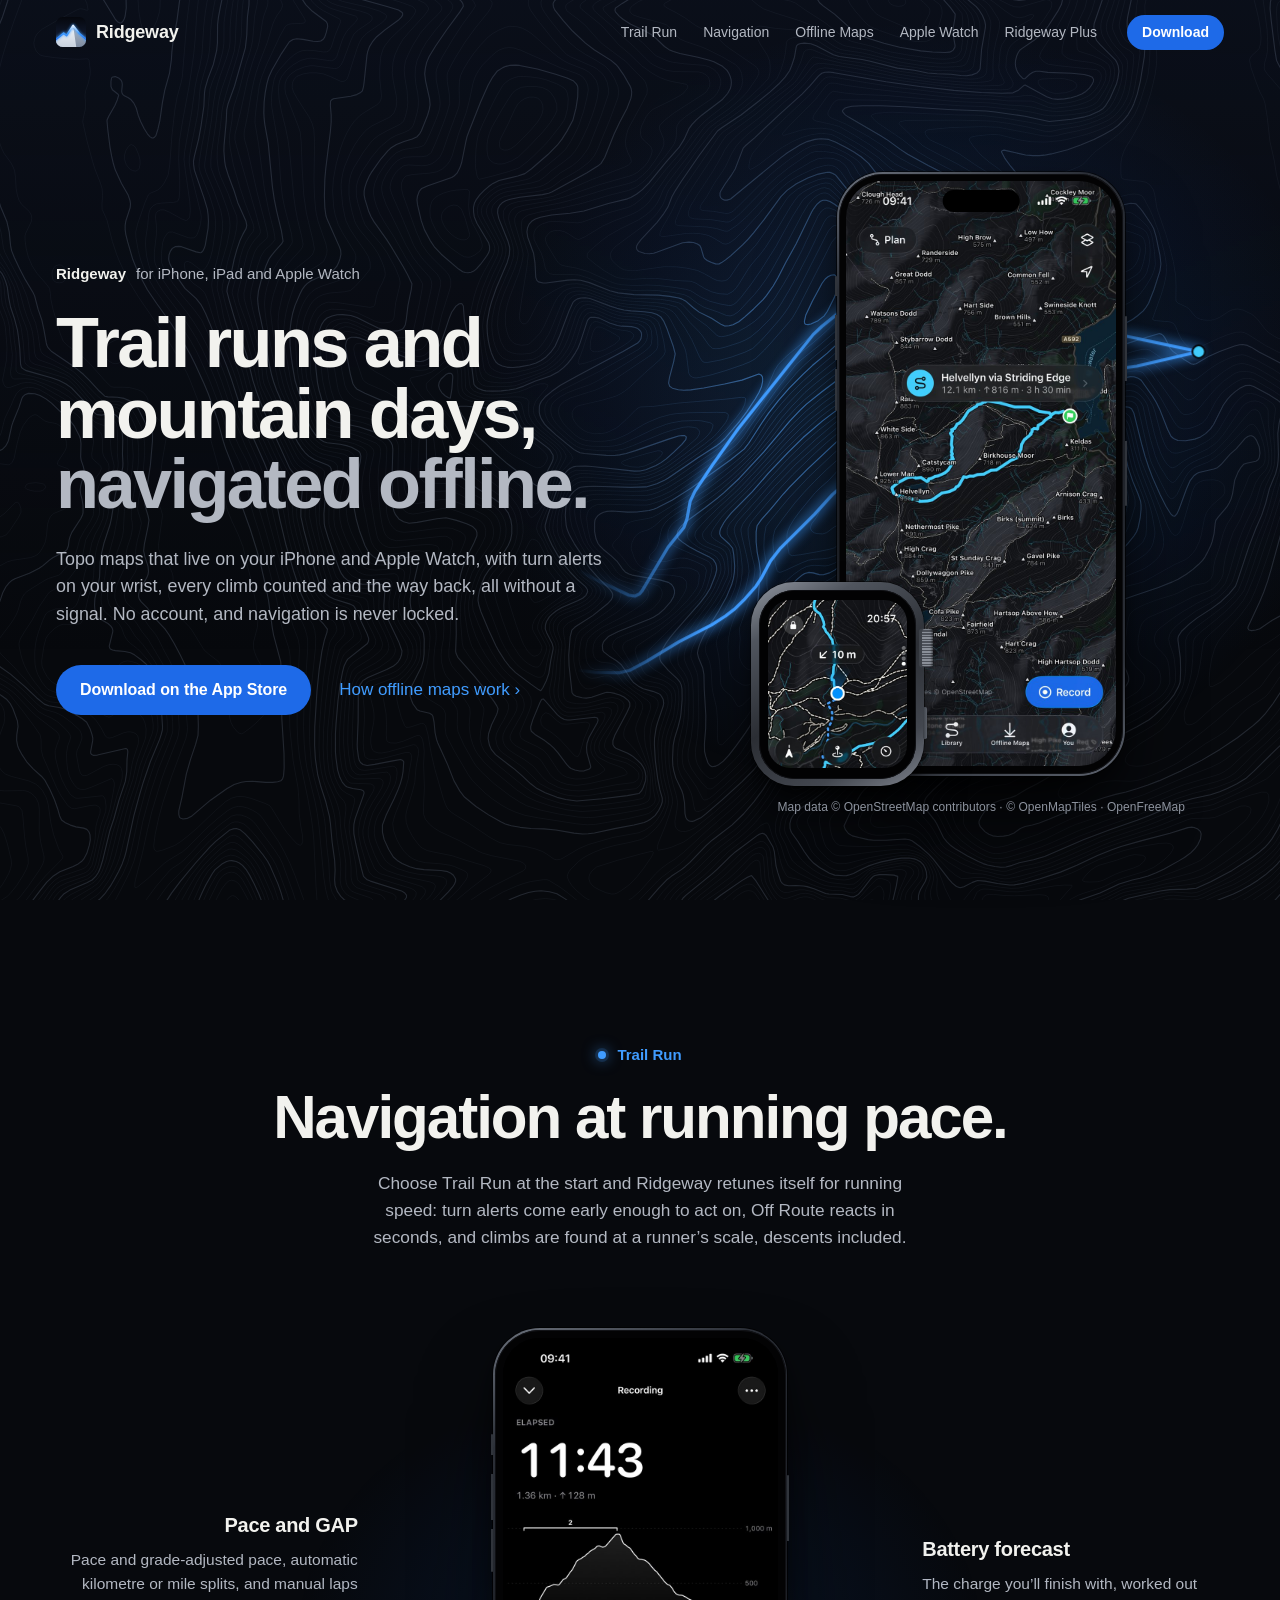
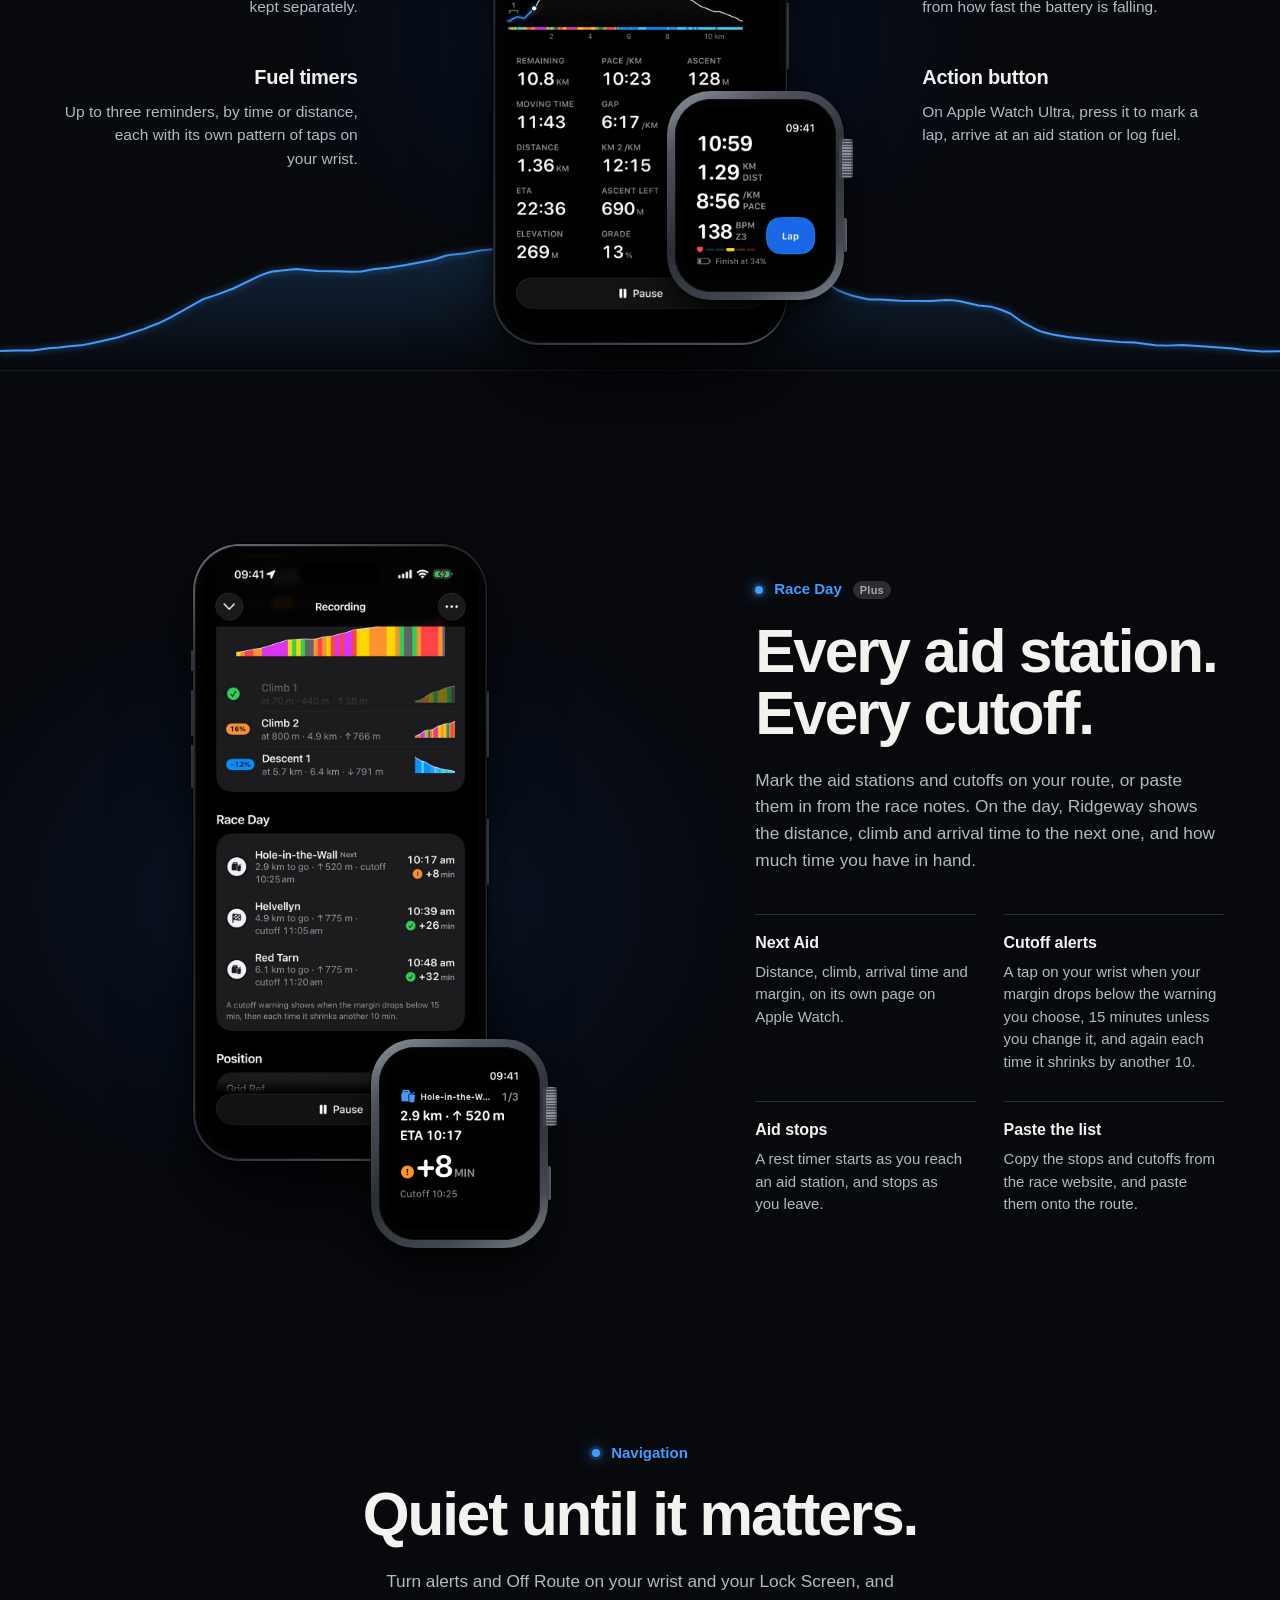
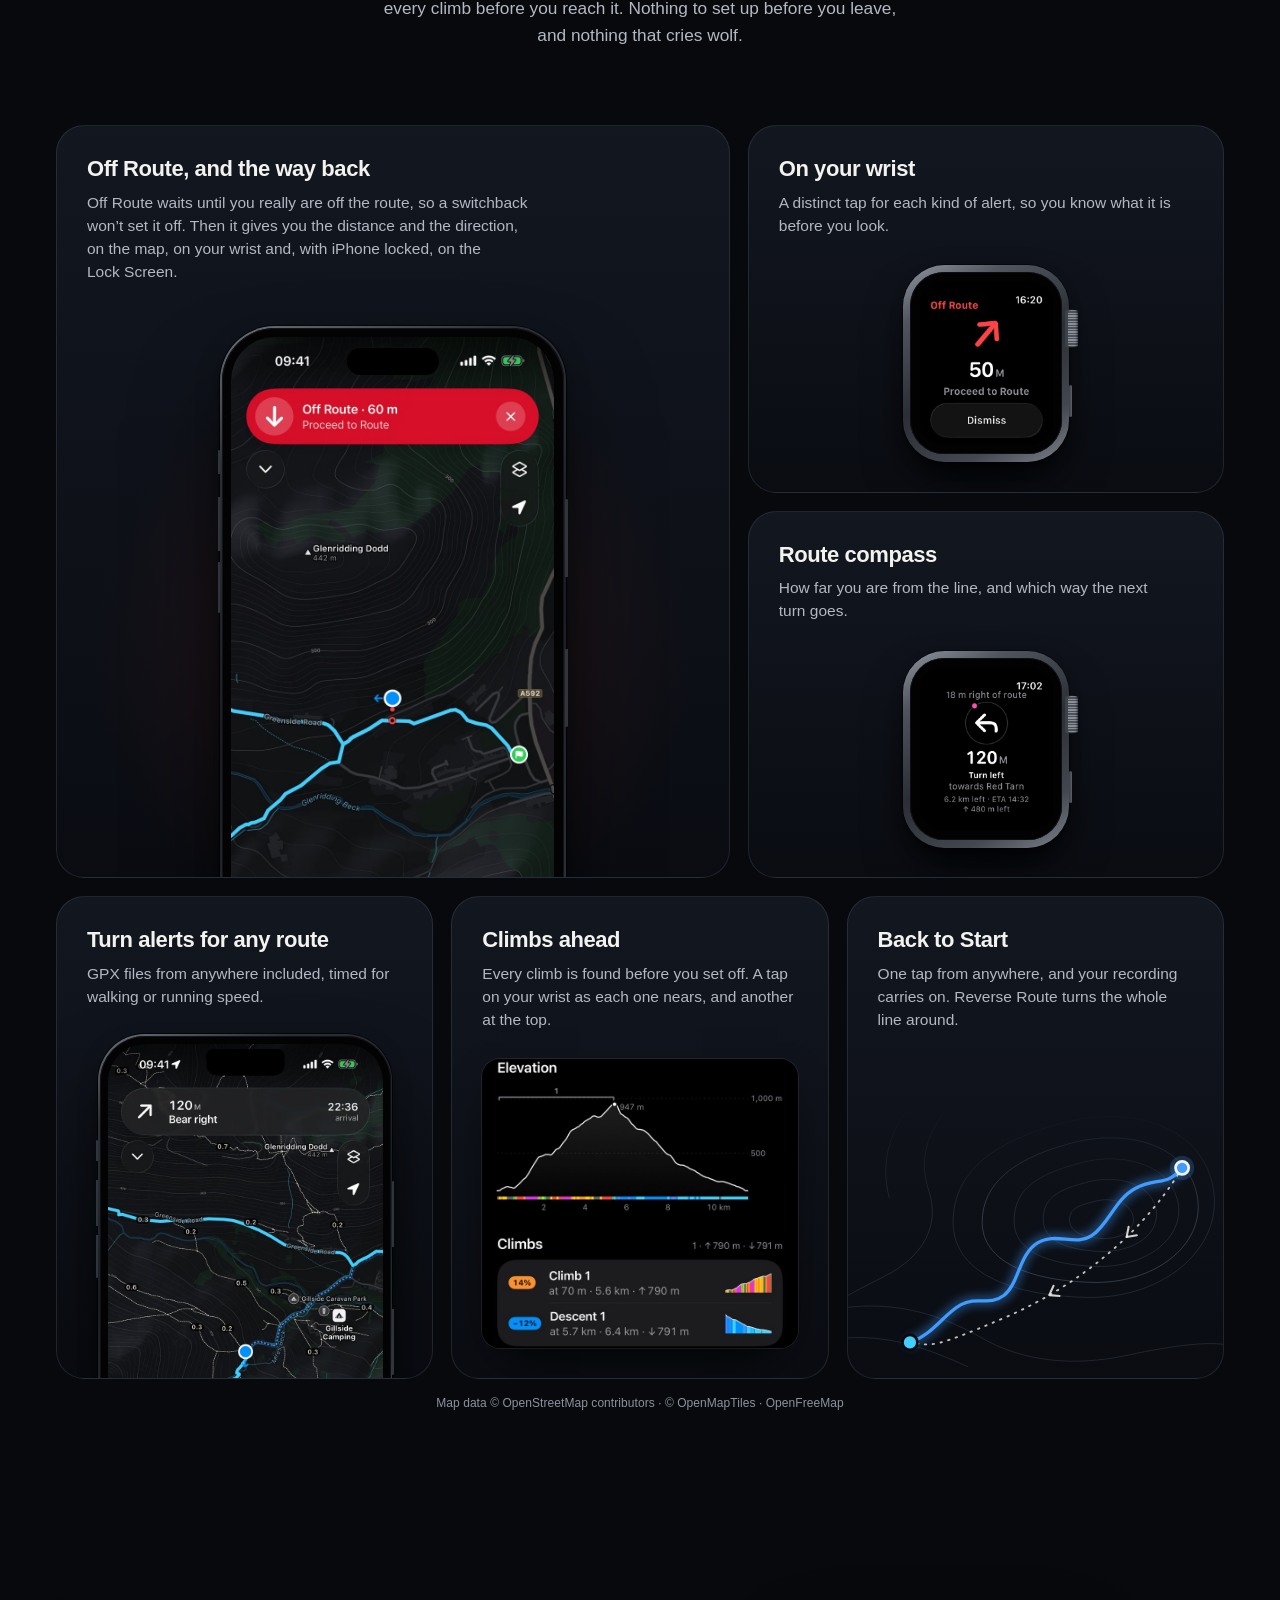
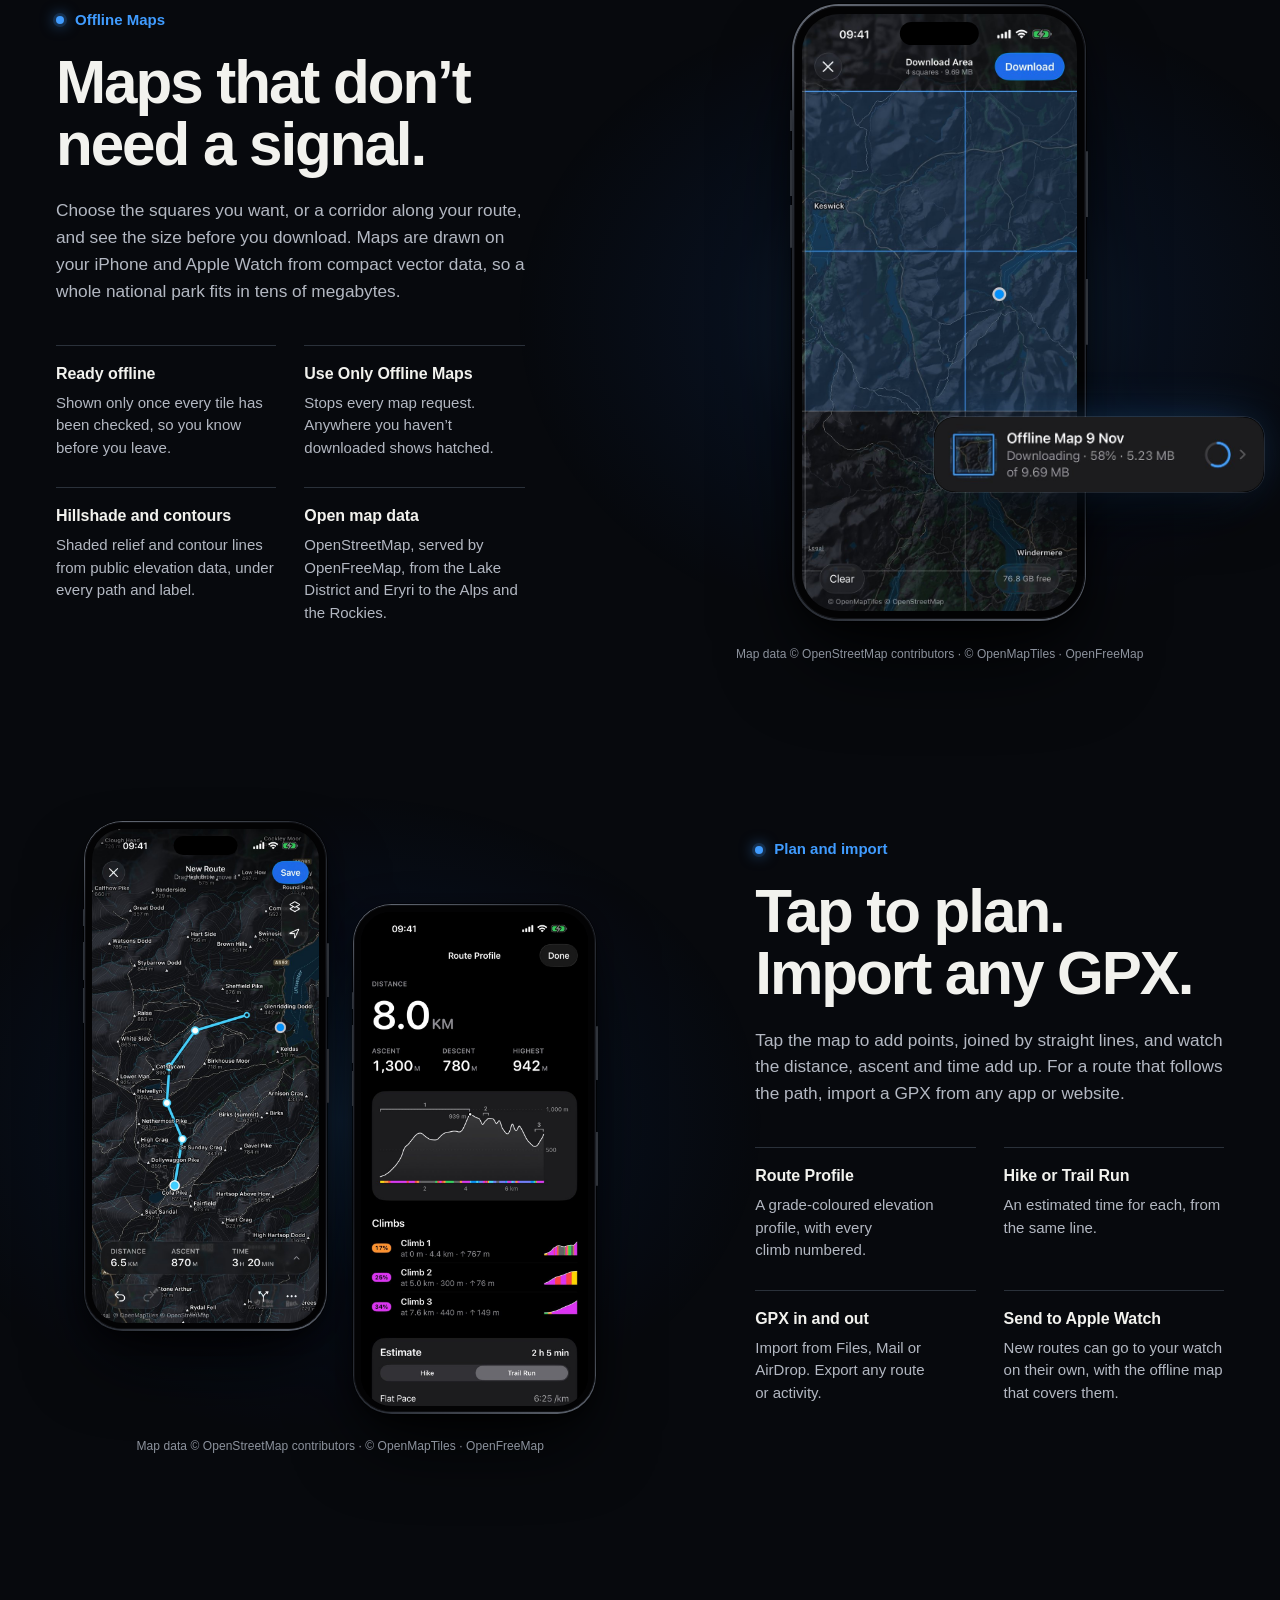
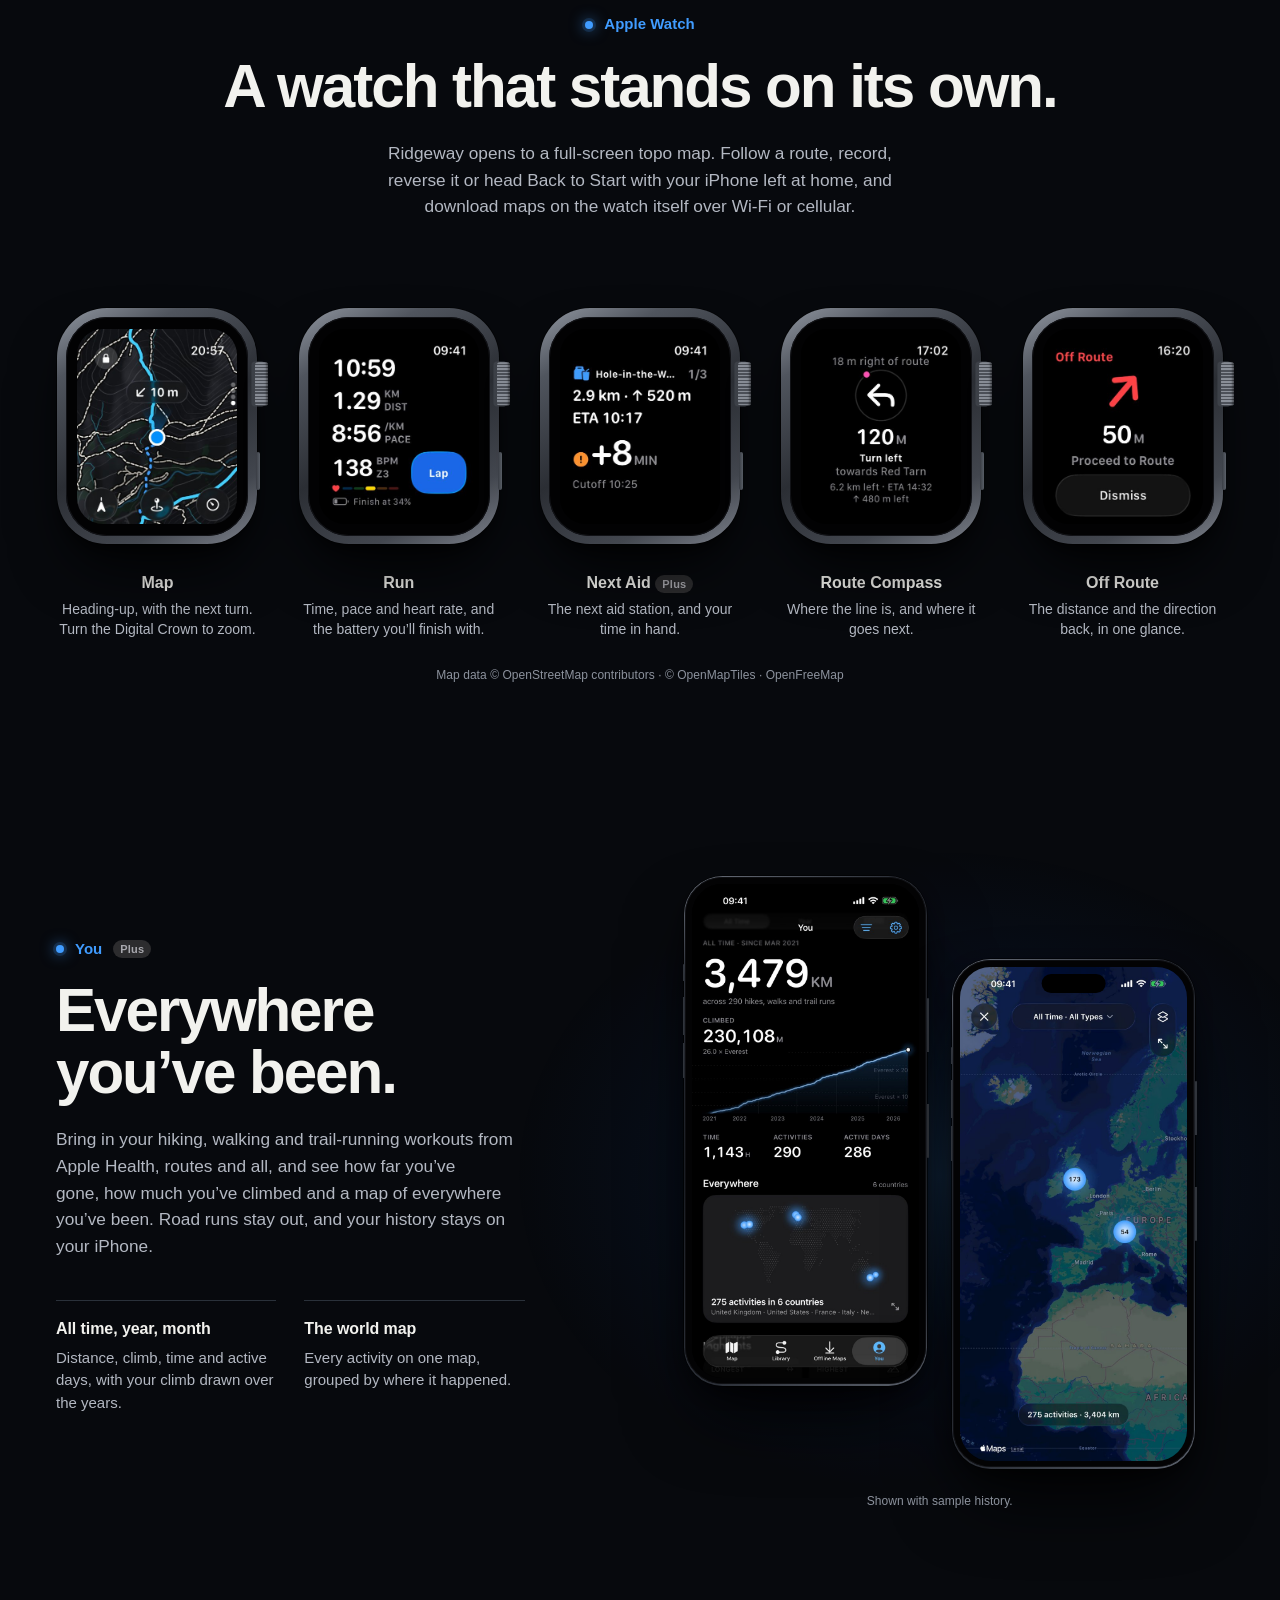
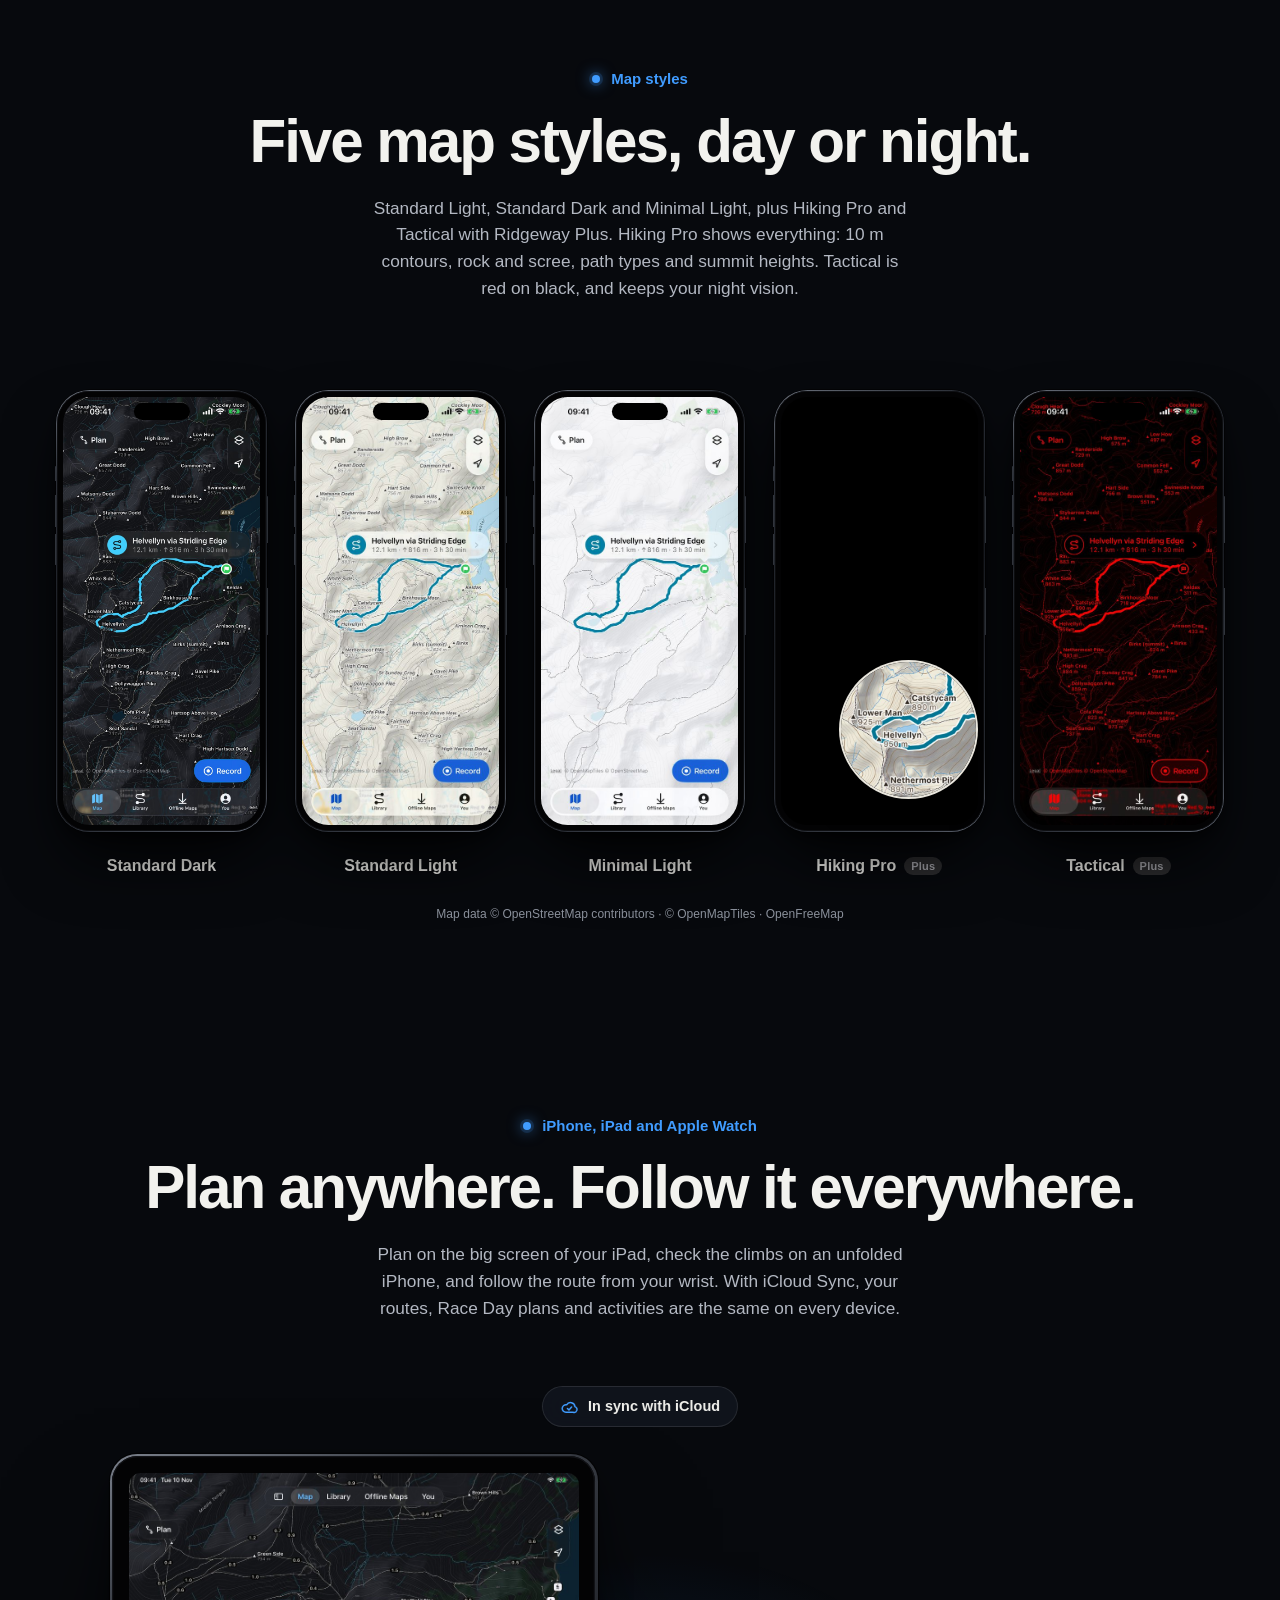
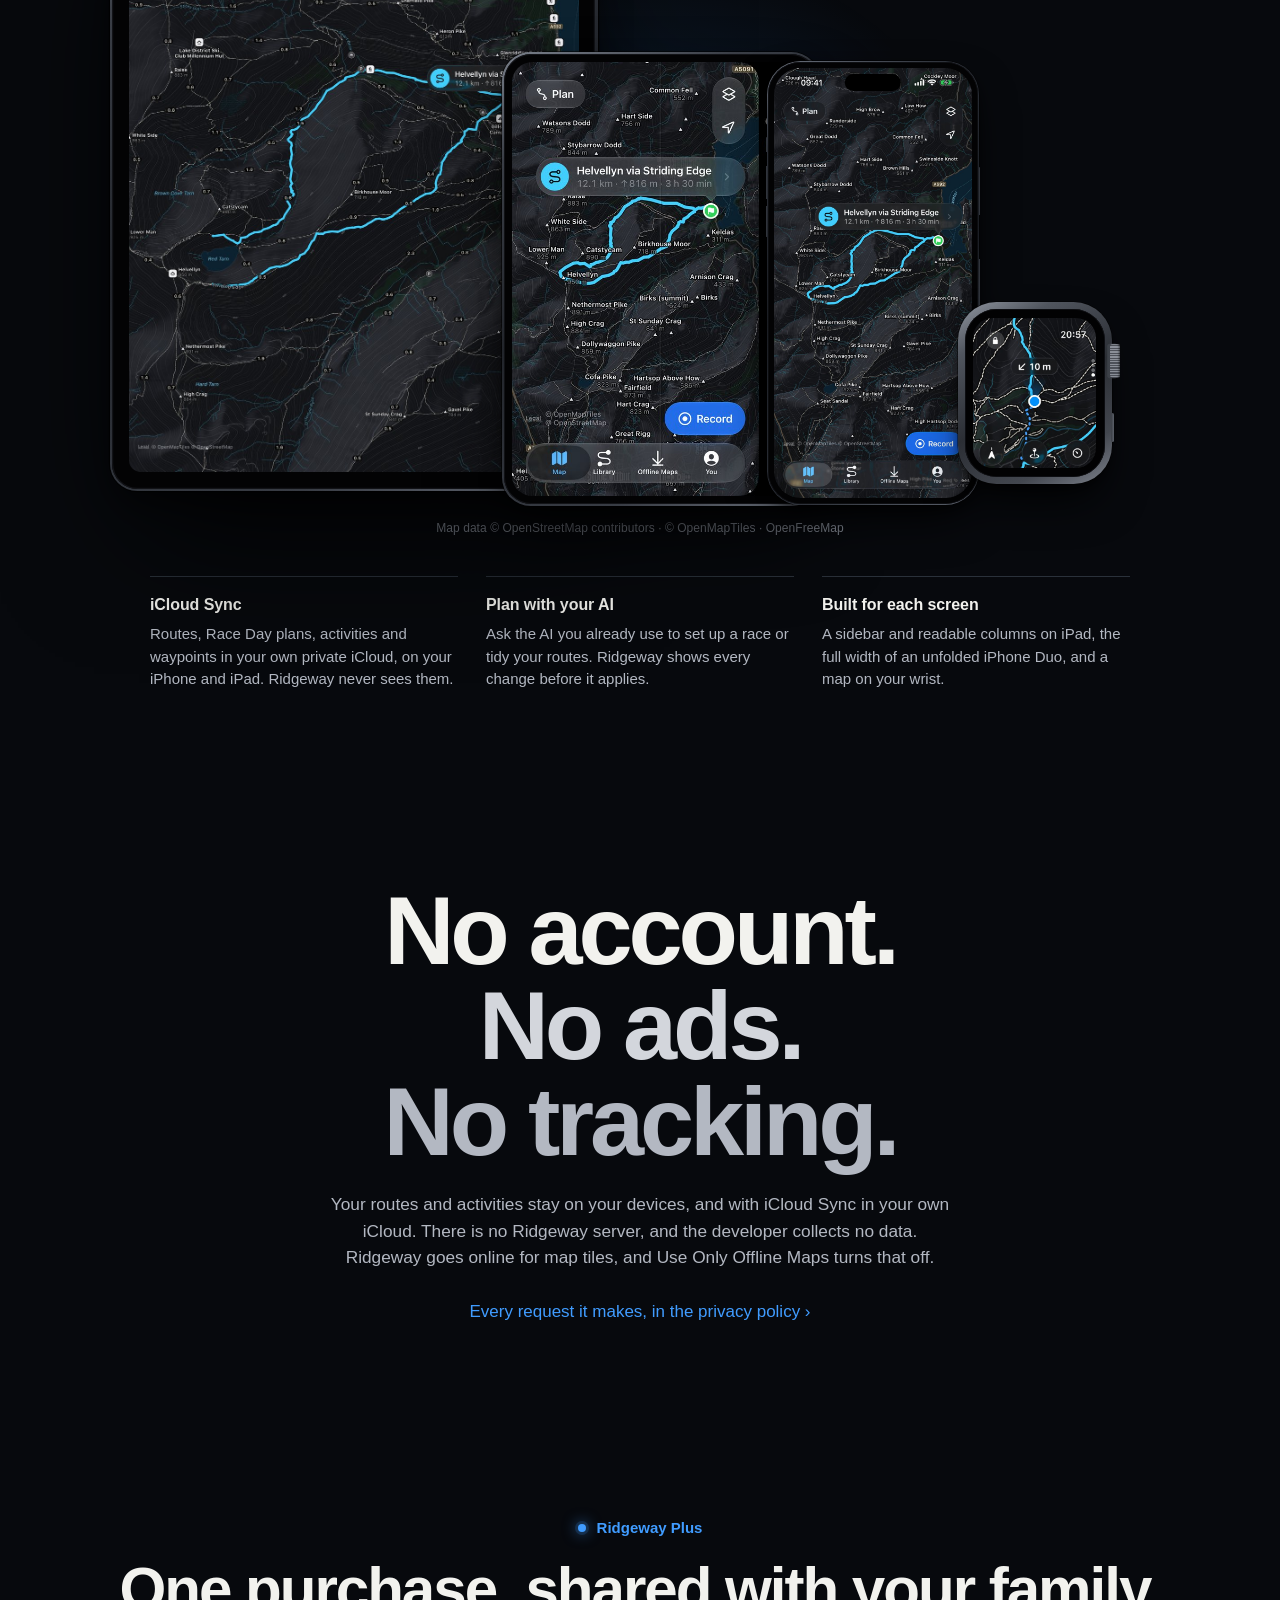
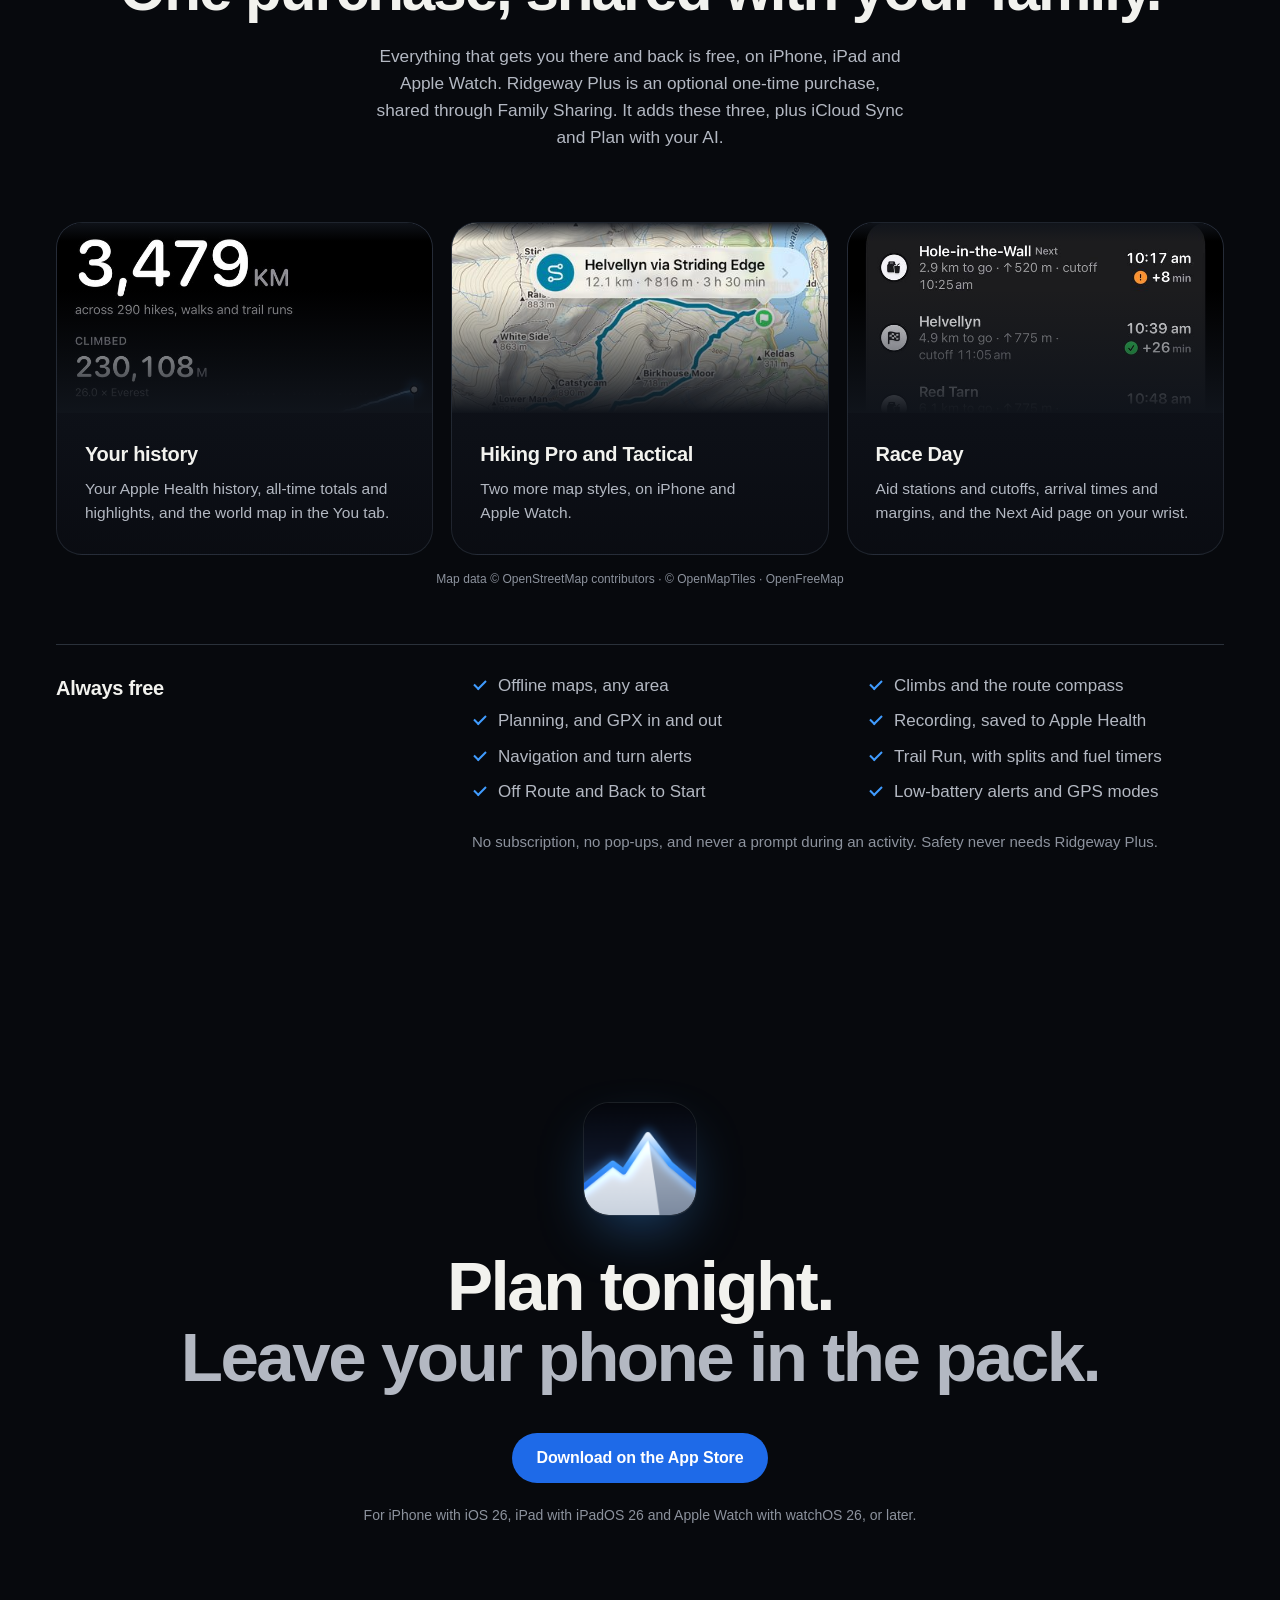
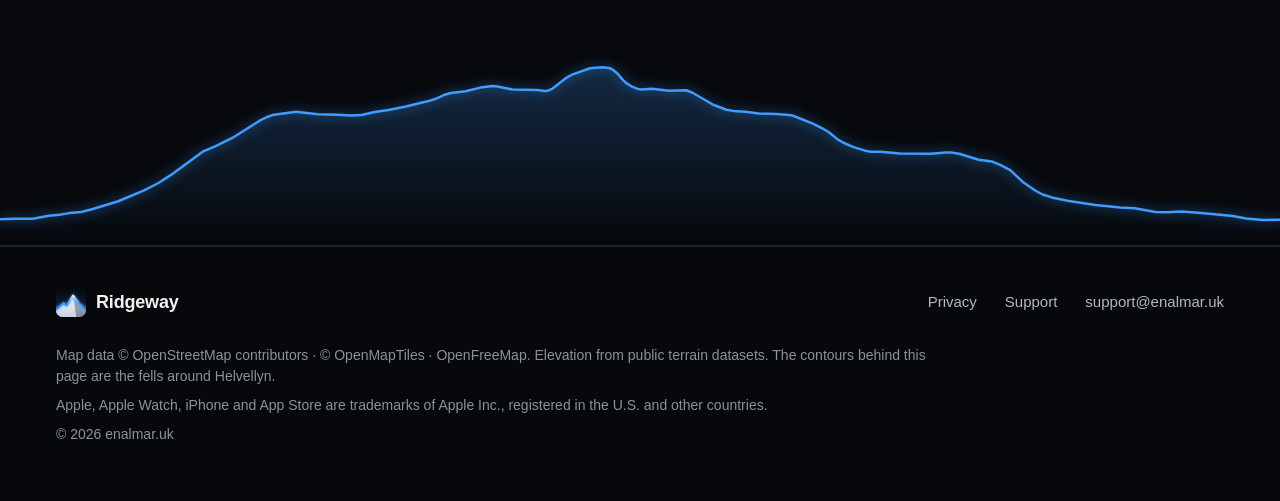
==== commit 0005be08: "Merge live: App Store links Co-Authored-By: Claude Opus 5.5 <noreply@anthropic.com>" ====
--- a/index.html
+++ b/index.html
@@ -4,36 +4,36 @@
 <meta charset="utf-8">
 <meta name="viewport" content="width=device-width, initial-scale=1, viewport-fit=cover">
 <title>Ridgeway: offline maps and navigation for trail runs and hikes</title>
-<meta name="description" content="Offline topo maps and navigation for trail runners and hikers, on iPhone and Apple Watch. Splits, fuel timers, climbs, Off Route and turn alerts, Race Day cutoffs and the way back, with no signal and no account.">
+<meta name="description" content="Offline topo maps and navigation for trail runners and hikers, on iPhone, iPad and Apple Watch. Splits, fuel timers, climbs, Off Route and turn alerts, Race Day cutoffs and the way back, with no signal and no account.">
 <link rel="canonical" href="https://ridgeway.enalmar.uk/">
 <meta property="og:type" content="website">
 <meta property="og:site_name" content="Ridgeway">
 <meta property="og:locale" content="en_GB">
 <meta property="og:url" content="https://ridgeway.enalmar.uk/">
 <meta property="og:title" content="Ridgeway: trail runs and mountain days, navigated offline">
-<meta property="og:description" content="Offline topo maps and navigation for trail runners and hikers, on iPhone and Apple Watch. No account, and no signal needed.">
+<meta property="og:description" content="Offline topo maps and navigation for trail runners and hikers, on iPhone, iPad and Apple Watch. No account, and no signal needed.">
 <meta property="og:image" content="https://ridgeway.enalmar.uk/assets/og.jpg">
 <meta property="og:image:width" content="1200">
 <meta property="og:image:height" content="630">
 <meta property="og:image:alt" content="The Ridgeway icon and name beside a glowing route drawn over contour lines.">
 <meta name="twitter:card" content="summary_large_image">
 <meta name="twitter:title" content="Ridgeway: trail runs and mountain days, navigated offline">
-<meta name="twitter:description" content="Offline topo maps and navigation for trail runners and hikers, on iPhone and Apple Watch.">
+<meta name="twitter:description" content="Offline topo maps and navigation for trail runners and hikers, on iPhone, iPad and Apple Watch.">
 <meta name="twitter:image" content="https://ridgeway.enalmar.uk/assets/og.jpg">
 <meta name="twitter:image:alt" content="The Ridgeway icon and name beside a glowing route drawn over contour lines.">
 <meta name="color-scheme" content="dark">
 <meta name="theme-color" content="#07090D">
+<meta name="apple-itunes-app" content="app-id=6831210304">
 <link rel="icon" href="assets/favicon.svg" type="image/svg+xml">
 <link rel="icon" href="assets/favicon-32.png" sizes="32x32" type="image/png">
 <link rel="apple-touch-icon" href="assets/apple-touch-icon.png">
-<!-- STAGED: at launch, add "downloadUrl":"https://apps.apple.com/app/idAPPLE_ID" to the JSON-LD below. -->
 <script type="application/ld+json">
 {"@context":"https://schema.org","@type":"SoftwareApplication",
  "name":"Ridgeway","alternateName":"Ridgeway: Hike & Trail Run",
  "operatingSystem":"iOS 26.0 or later; watchOS 26.0 or later",
  "applicationCategory":"TravelApplication","applicationSubCategory":"Navigation",
- "description":"Offline topo maps and navigation for trail runners and hikers, on iPhone and Apple Watch.",
- "url":"https://ridgeway.enalmar.uk/","image":"https://ridgeway.enalmar.uk/assets/icon-256.png"}
+ "description":"Offline topo maps and navigation for trail runners and hikers, on iPhone, iPad and Apple Watch.",
+ "url":"https://ridgeway.enalmar.uk/","downloadUrl":"https://apps.apple.com/app/id6831210304","offers":{"@type":"Offer","price":"0","priceCurrency":"GBP"},"image":"https://ridgeway.enalmar.uk/assets/icon-256.png"}
 </script>
 <style>
 /* ---- Ridgeway, the website ----------------------------------------------------------------
@@ -269,18 +269,8 @@
 .more { font-weight: 500; font-size: 17px; white-space: nowrap; }
 .more::after { content: "\00A0\203A"; } /* the chevron stays with the last word */
 
-/* Before launch: a quiet status pill, not a link. At launch: .get, a plain text button (never a
-   copy of Apple's badge; the official badge, if wanted, comes from Apple's marketing resources). */
-/* The pre-launch line is a planned leg on the map: a dashed route hairline that ends at a waypoint
-   ring, not yet walked. */
-.soon {
-  display: inline-flex; align-items: center; gap: 13px; min-height: 48px;
-  color: var(--ink); font-size: 15.5px; font-weight: 600; letter-spacing: -.005em; white-space: nowrap;
-}
-.soon__dot { position: relative; flex: none; width: 38px; height: 12px;
-             background: repeating-linear-gradient(90deg, var(--blue) 0 6px, transparent 6px 10px) left center / 26px 2px no-repeat; }
-.soon__dot::after { content: ""; position: absolute; right: 0; top: 0; width: 12px; height: 12px; box-sizing: border-box;
-                    border-radius: 50%; border: 2px solid var(--blue); box-shadow: 0 0 10px rgba(64, 156, 255, .55); }
+/* .get: a plain text button, never a copy of Apple's badge (the official badge, if wanted, comes from
+   Apple's marketing resources). */
 .get {
   display: inline-flex; align-items: center; height: 50px; padding: 0 24px; border-radius: 999px;
   background: var(--blue-fill); color: #fff; font-size: 16px; font-weight: 600; letter-spacing: -.005em;
@@ -543,7 +533,7 @@
                box-shadow: 0 0 0 1px rgba(255, 255, 255, .08), 0 24px 60px -16px rgba(64, 156, 255, .45); }
 .close h2 { font-size: clamp(36px, 5.4vw, 76px); line-height: 1.03; letter-spacing: -.036em; font-weight: 700; }
 .close h2 span { display: block; color: var(--ink-2); }
-.close .soon, .close .get { margin-top: 40px; }
+.close .get { margin-top: 40px; }
 .close__fine { margin-top: 22px; font-size: 14px; color: var(--ink-3); }
 .ridge { position: relative; margin-top: clamp(64px, 9vw, 120px); height: clamp(120px, 16vw, 220px); --rw-dur: 3.6s; --rw-delay: .2s; }
 .ridge svg { position: absolute; inset: 0; width: 100%; height: 100%; }
@@ -587,11 +577,7 @@
       <a href="#watch">Apple Watch</a>
       <a href="#plus">Ridgeway Plus</a>
     </nav>
-<!-- STAGED: App Store link (bar). No listing yet, so the bar has no download button.
-     On approval: remove this comment's markers and replace APPLE_ID with the numeric
-     Apple ID from App Store Connect (the same ID in all three staged links).
-    <a class="bar__get" href="https://apps.apple.com/app/idAPPLE_ID">Download</a>
--->
+    <a class="bar__get" href="https://apps.apple.com/app/id6831210304">Download</a>
   </div>
 </header>
 
@@ -600,17 +586,11 @@
 <section class="hero" aria-labelledby="hero-title">
   <div class="wrap hero__grid">
     <div class="hero__copy">
-      <p class="hero__kicker"><b>Ridgeway</b> for iPhone and Apple Watch</p>
+      <p class="hero__kicker"><b>Ridgeway</b> for iPhone, iPad and Apple Watch</p>
       <h1 id="hero-title">Trail runs and mountain days, <span>navigated offline.</span></h1>
       <p class="hero__lede">Topo maps that live on your iPhone and Apple Watch, with turn alerts on your wrist, every climb counted and the way back, all without a signal. No account, and navigation is never locked.</p>
       <div class="hero__actions">
-        <p class="soon"><span class="soon__dot" aria-hidden="true"></span>Coming to the App Store</p>
-<!-- STAGED: App Store link (hero). On approval: delete the "Coming to the App Store" line
-     directly above, remove this comment's markers, and replace APPLE_ID with the numeric
-     Apple ID from App Store Connect. A plain text button, never a look-alike of Apple's badge;
-     if the badge is wanted, use the official artwork from Apple's marketing resources.
-        <a class="get" href="https://apps.apple.com/app/idAPPLE_ID">Download on the App Store</a>
--->
+        <a class="get" href="https://apps.apple.com/app/id6831210304">Download on the App Store</a>
         <a class="more" href="#offline">How offline maps work</a>
       </div>
     </div>
@@ -1068,7 +1048,7 @@
 <section class="section privacy" id="privacy" aria-labelledby="privacy-title">
   <div class="wrap center reveal">
     <h2 id="privacy-title"><span>No account.</span> <span>No ads.</span> <span>No tracking.</span></h2>
-    <p class="lede">Your routes and activities stay on your iPhone and Apple Watch. There is no Ridgeway server, and the developer collects no data. Ridgeway goes online for map tiles, and Use Only Offline Maps turns that off.</p>
+    <p class="lede">Your routes and activities stay on your devices, and with iCloud Sync in your own iCloud. There is no Ridgeway server, and the developer collects no data. Ridgeway goes online for map tiles, and Use Only Offline Maps turns that off.</p>
     <a class="more" href="privacy/#network">Every request it makes, in the privacy policy</a>
   </div>
 </section>
@@ -1119,11 +1099,8 @@
   <div class="wrap reveal">
     <img class="close__icon" src="assets/icon-256.png" width="256" height="256" loading="lazy" decoding="async" alt="">
     <h2 id="close-title">Plan tonight. <span>Leave your phone in the pack.</span></h2>
-    <p class="soon"><span class="soon__dot" aria-hidden="true"></span>Coming to the App Store</p>
-<!-- STAGED: App Store link (closing section). On approval: as in the hero.
-    <a class="get" href="https://apps.apple.com/app/idAPPLE_ID">Download on the App Store</a>
--->
-    <p class="close__fine">For iPhone with iOS 26 or later, and Apple Watch with watchOS 26 or later.</p>
+    <a class="get" href="https://apps.apple.com/app/id6831210304">Download on the App Store</a>
+    <p class="close__fine">For iPhone with iOS 26, iPad with iPadOS 26 and Apple Watch with watchOS 26, or later.</p>
   </div>
   <div class="ridge reveal" aria-hidden="true">
 <!-- profile: art/route-profile.svg from tools/art (the illustrative route's elevation). -->
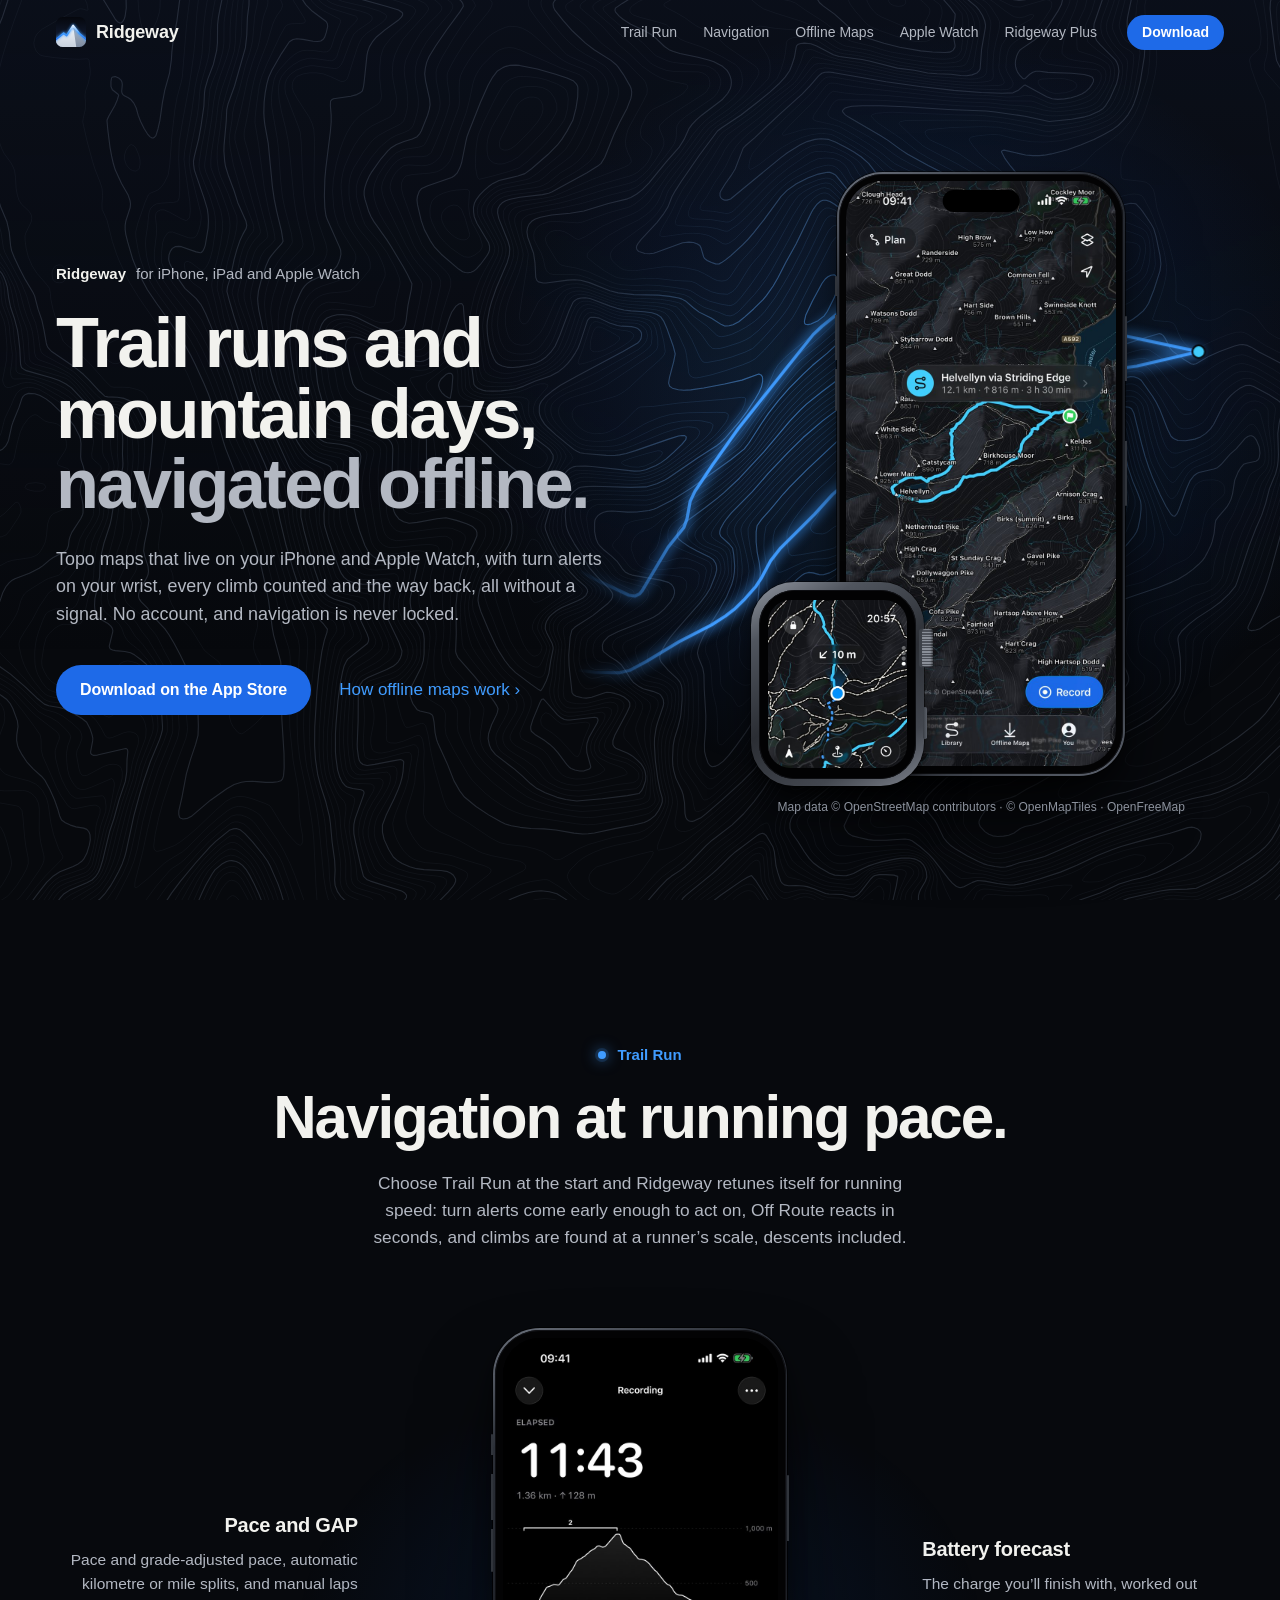
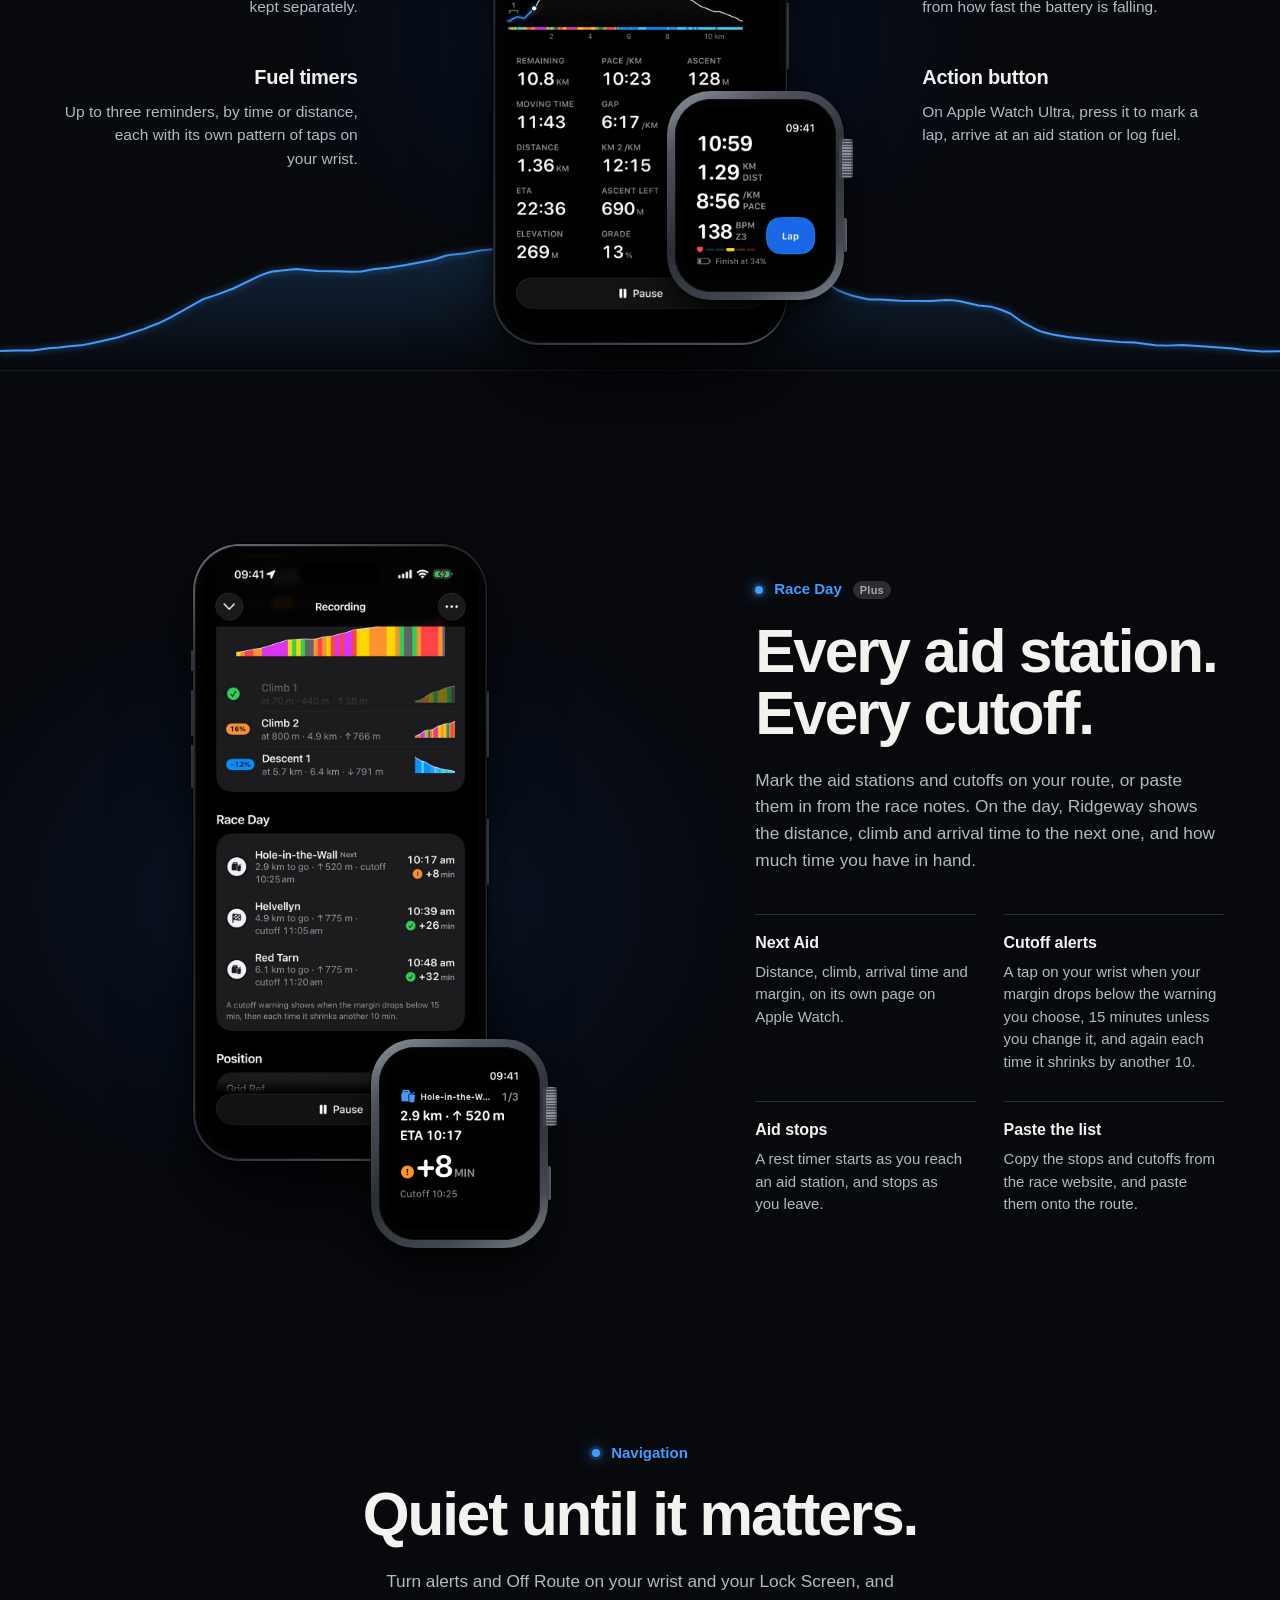
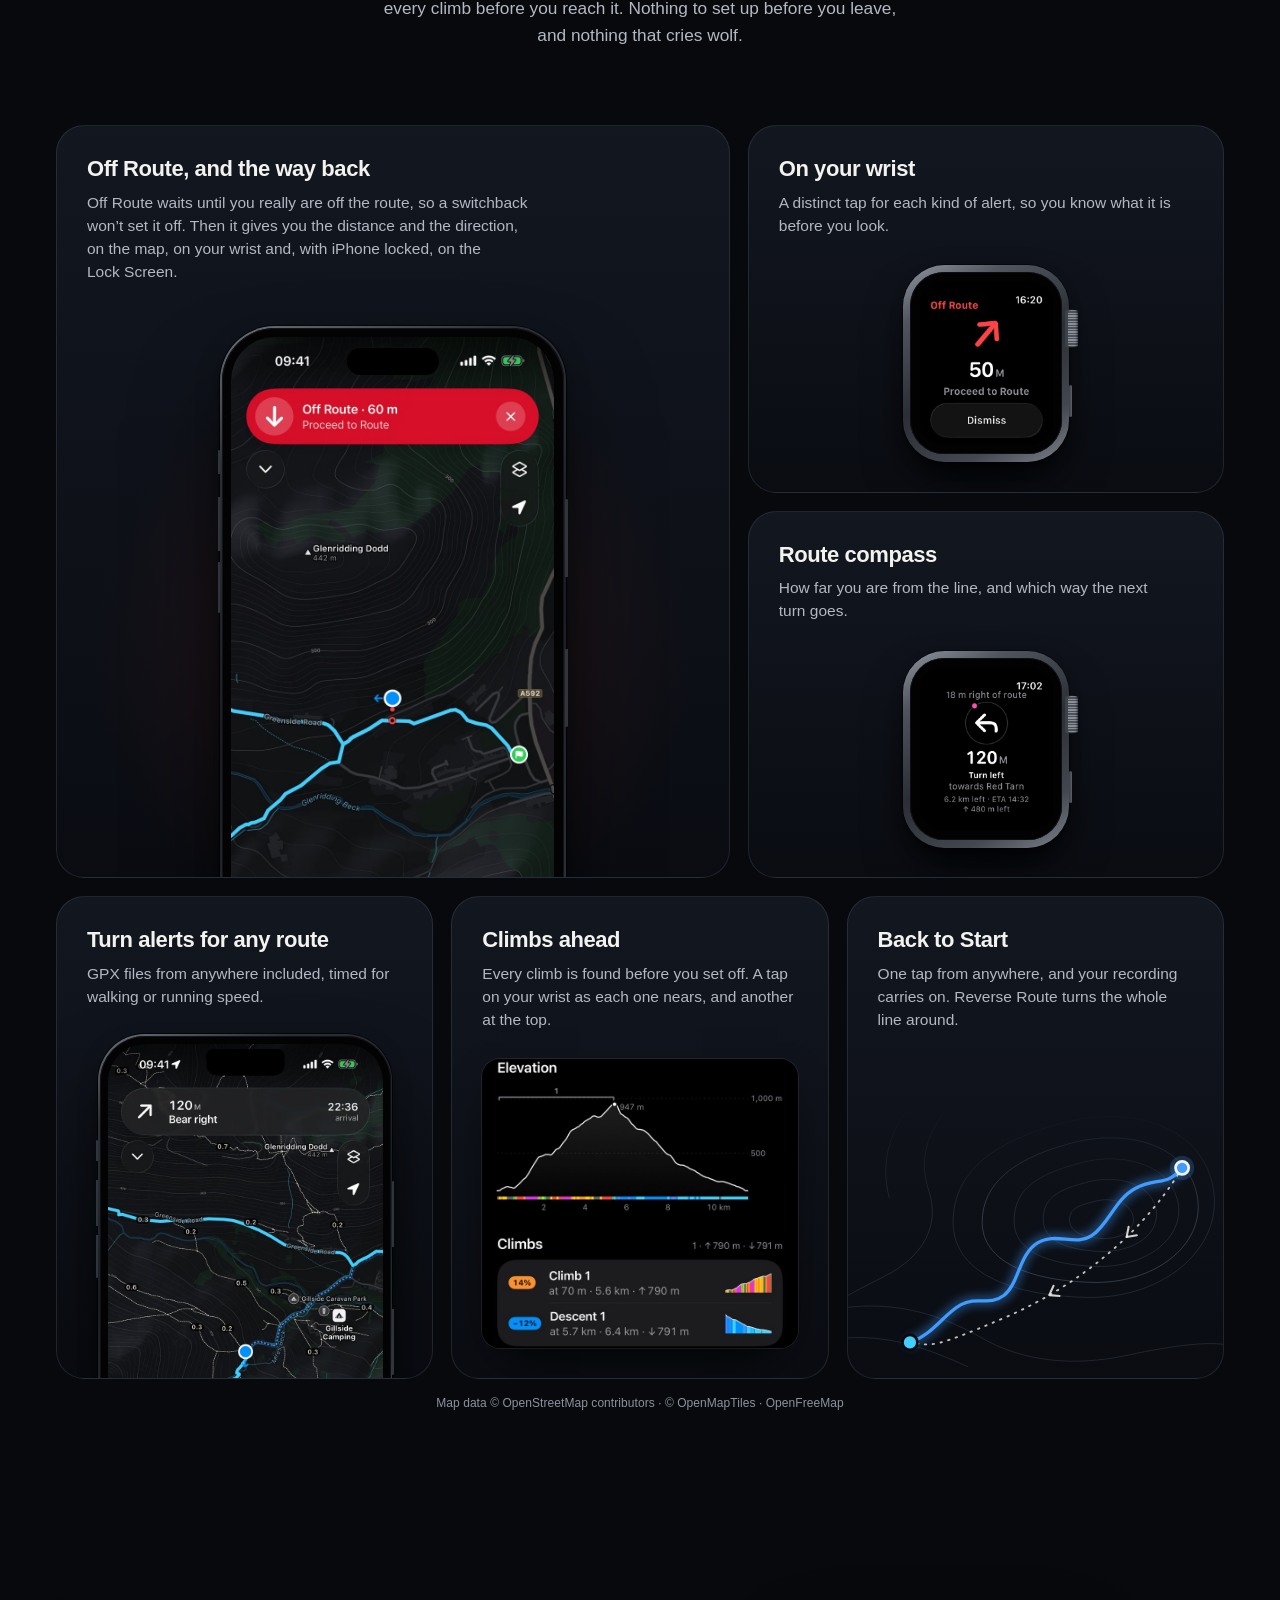
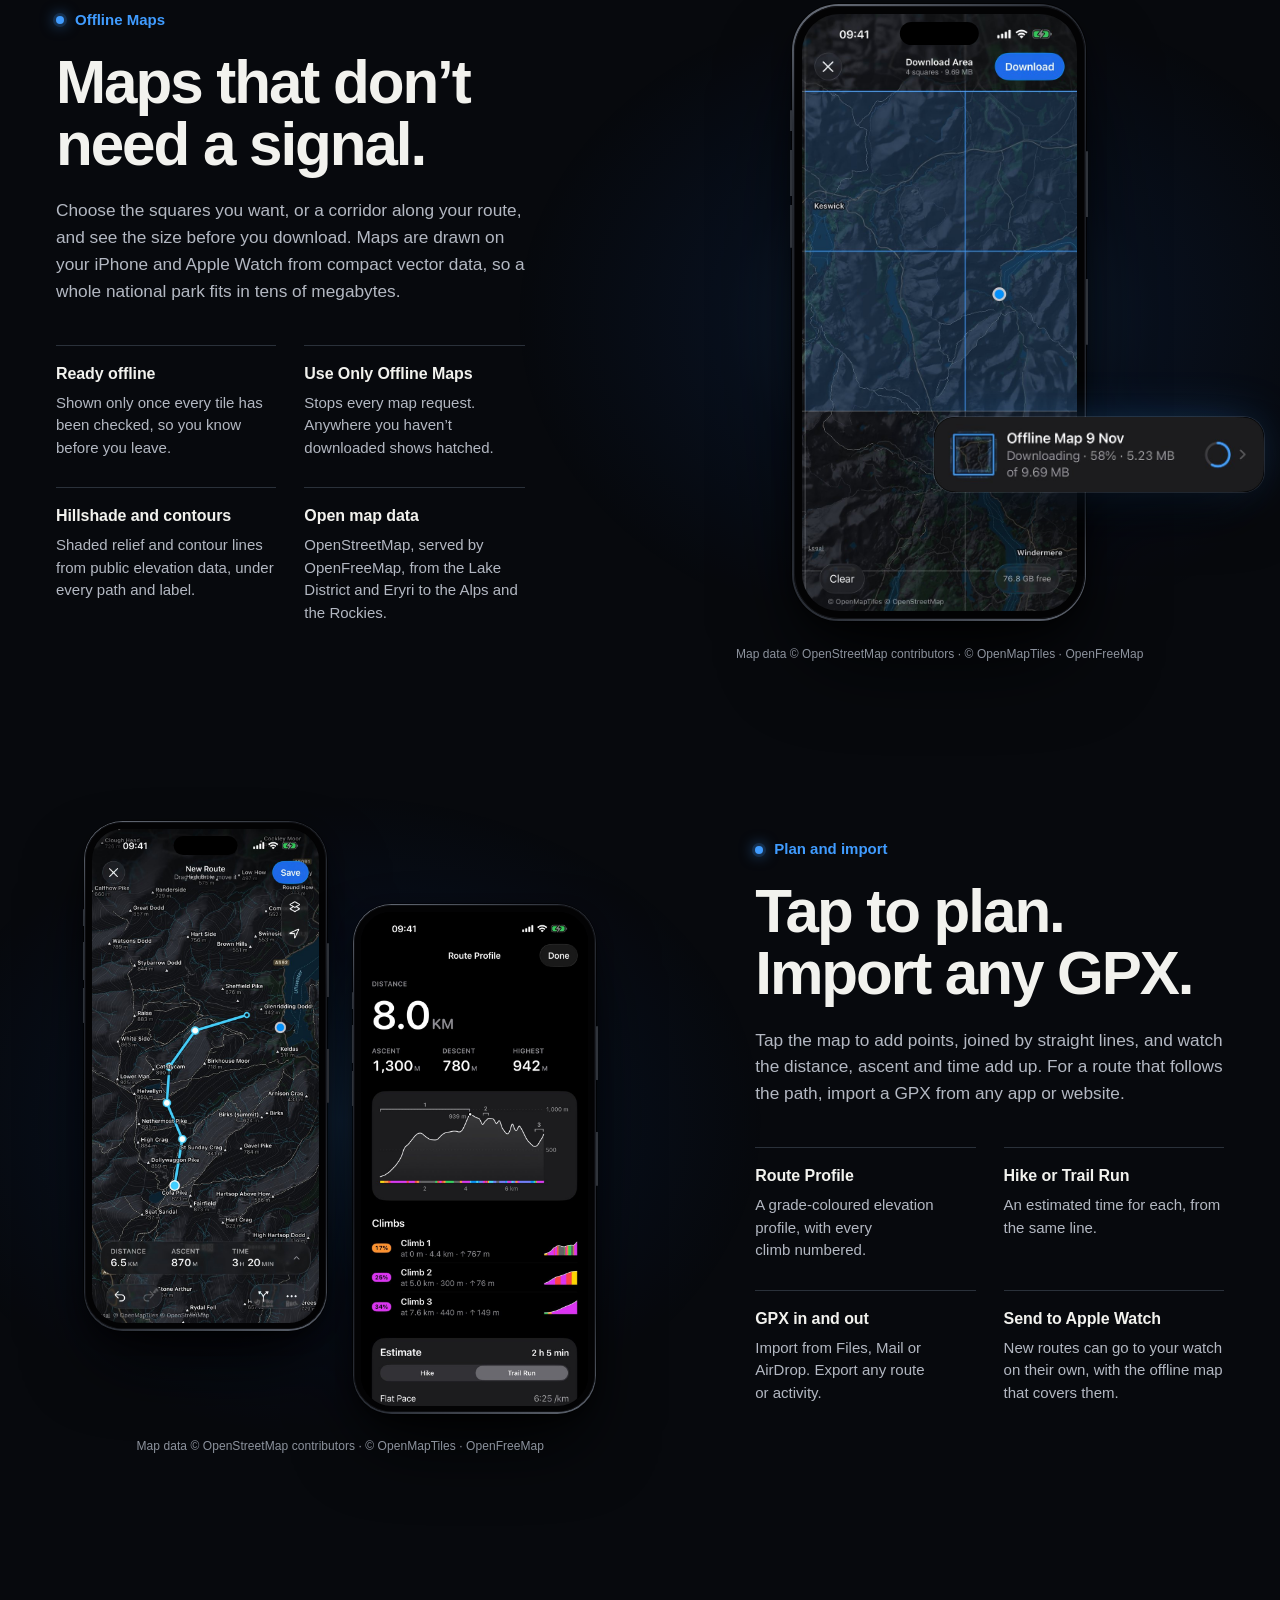
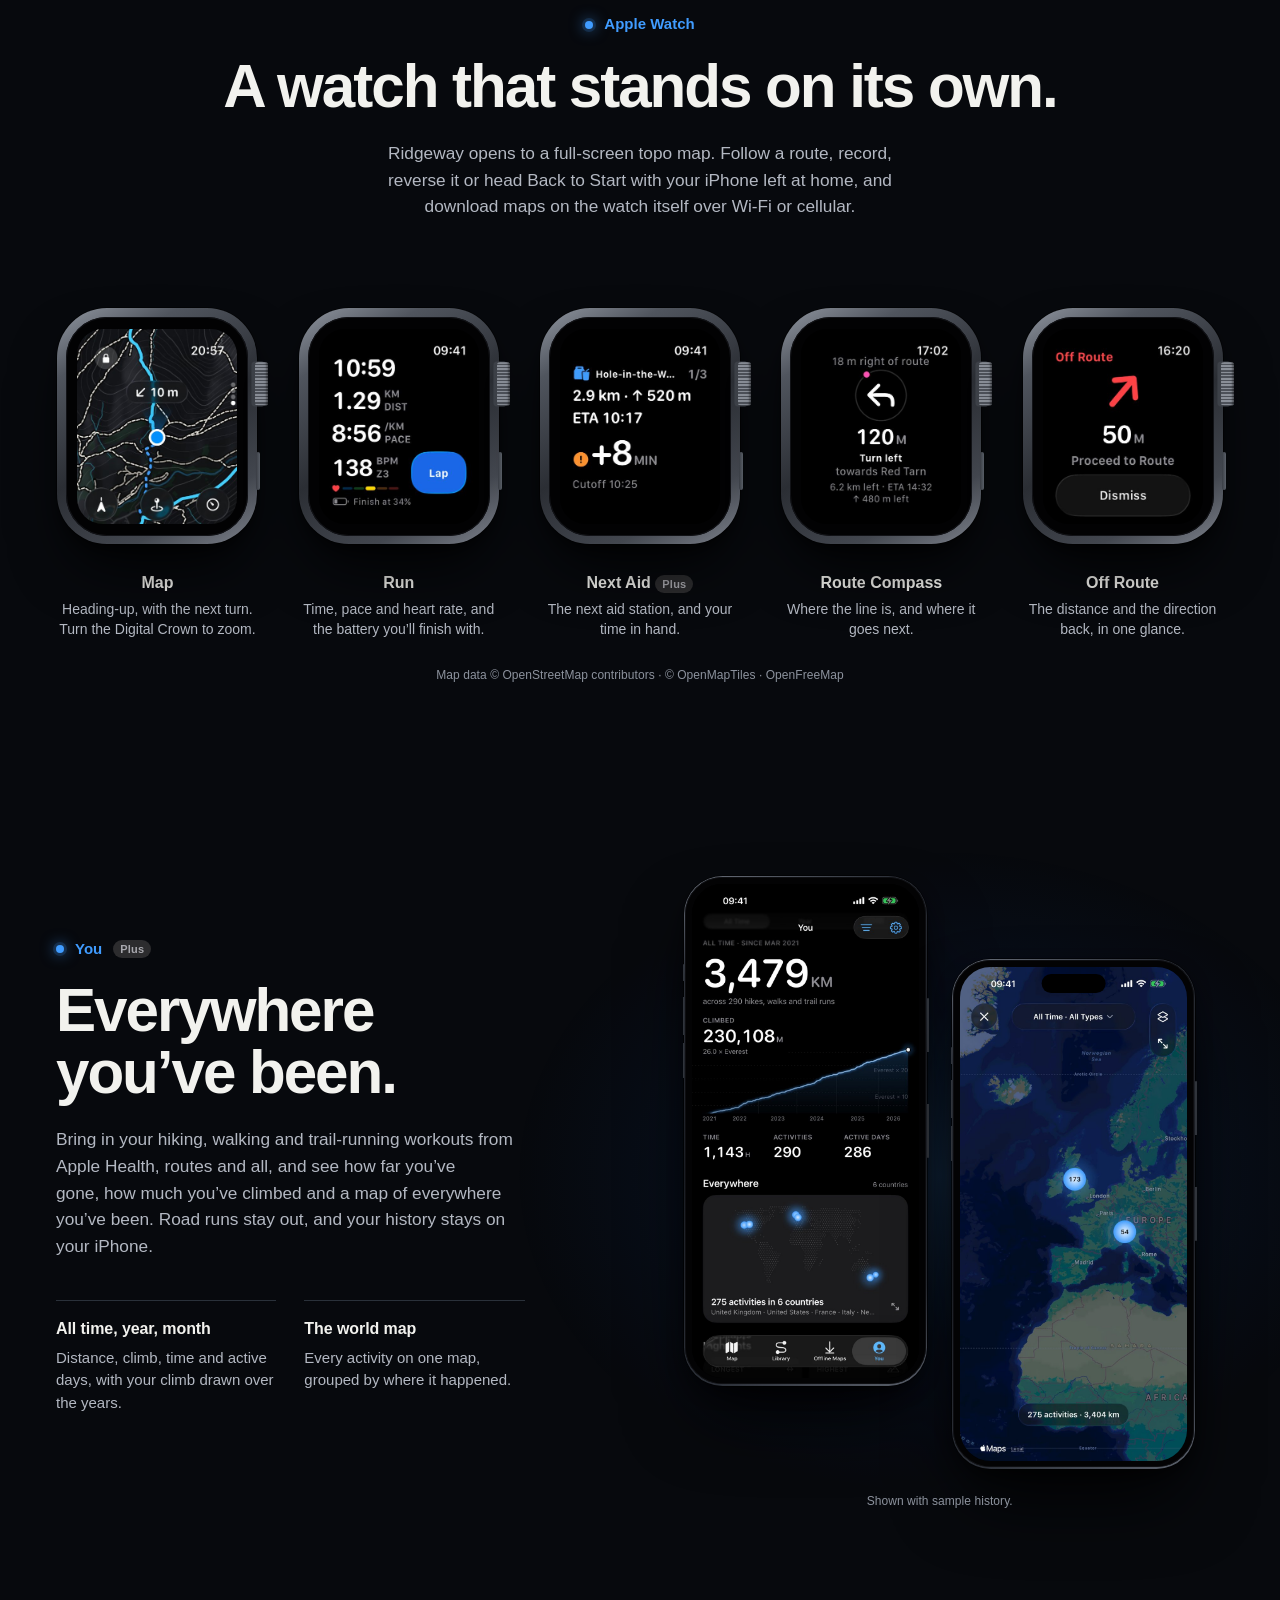
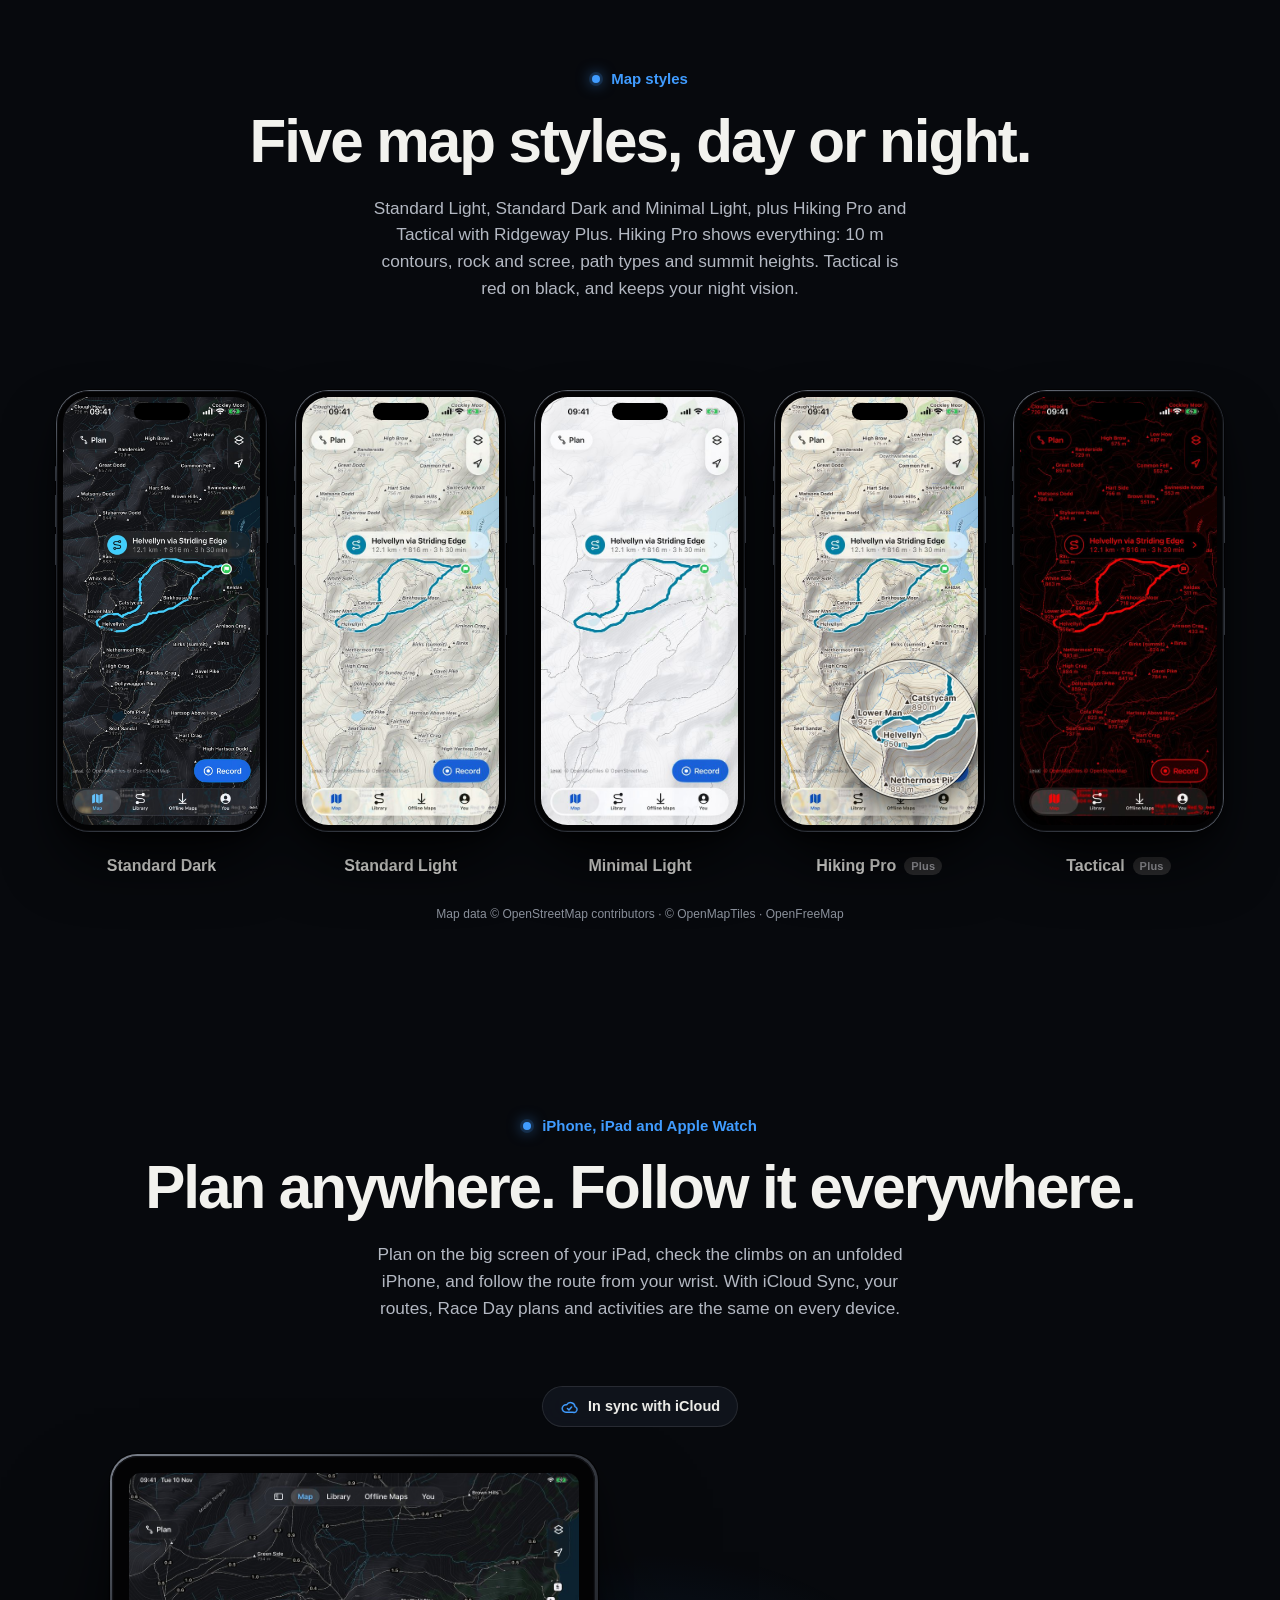
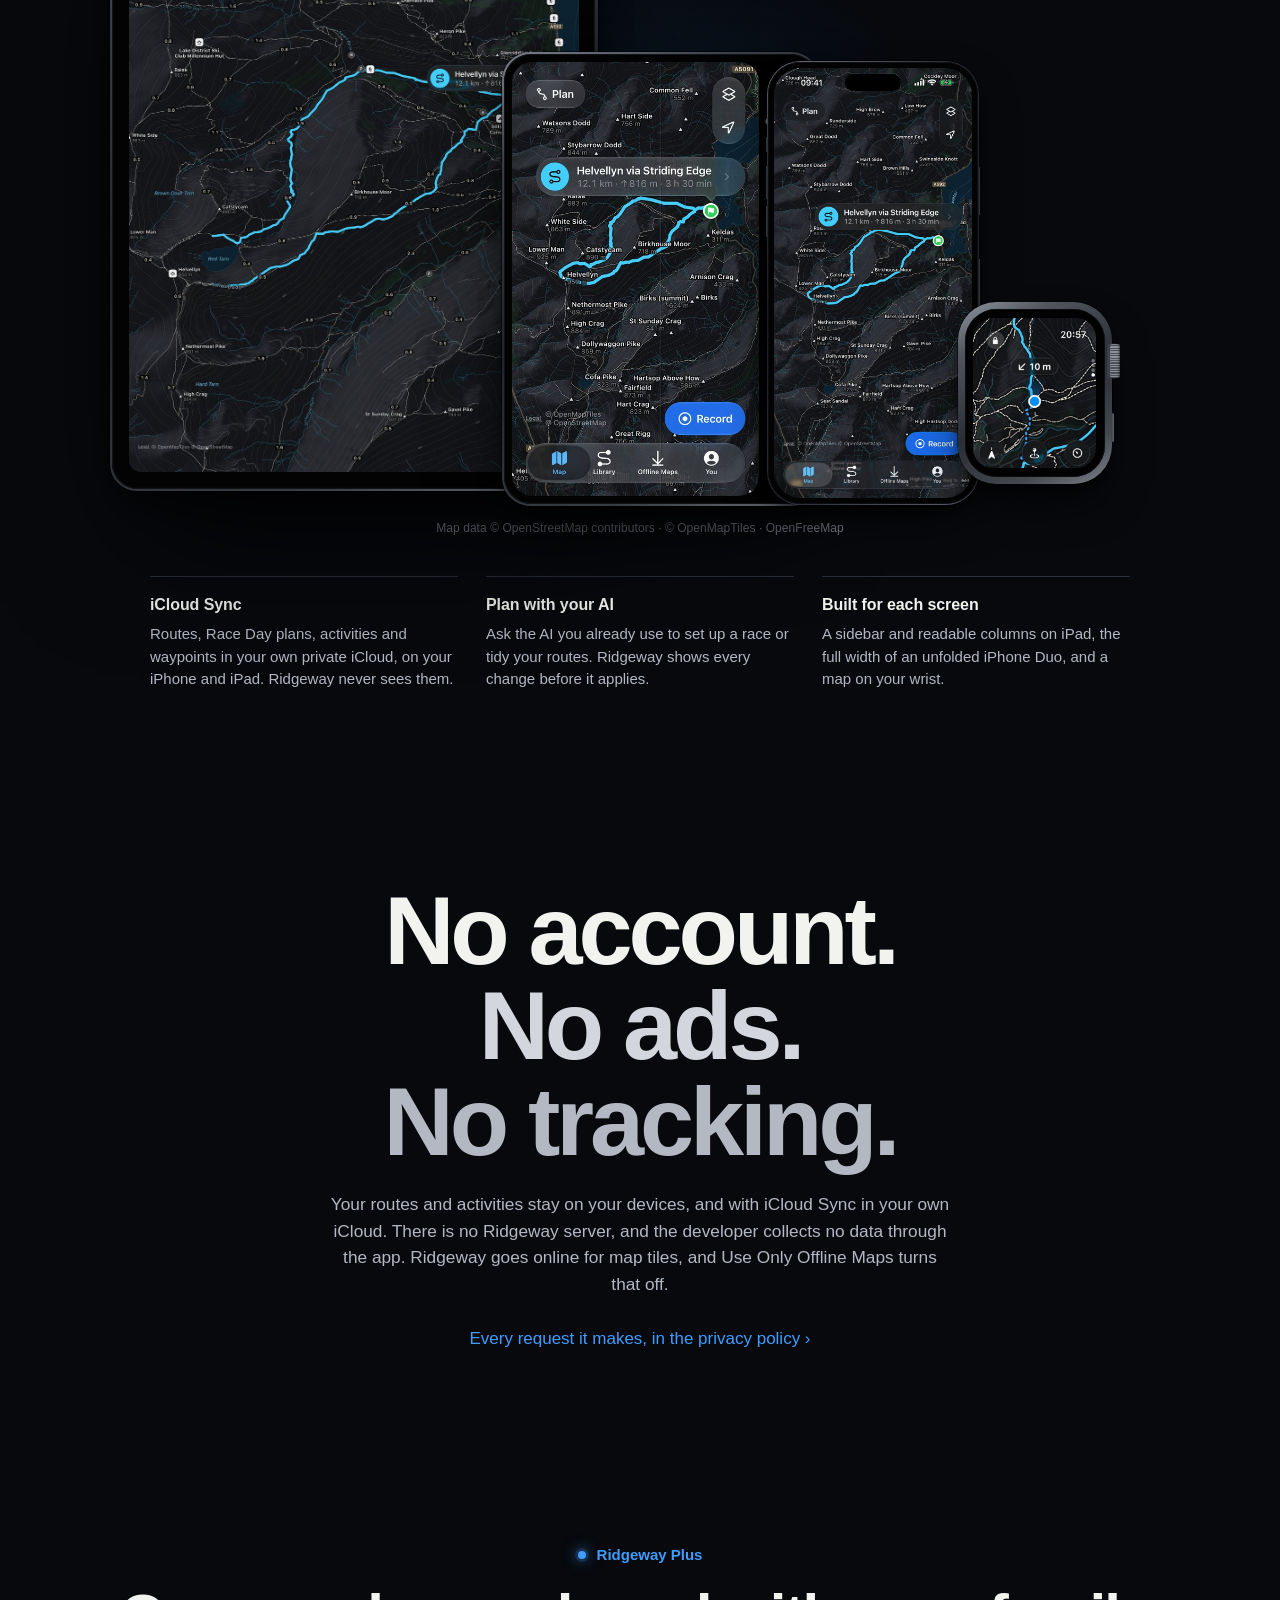
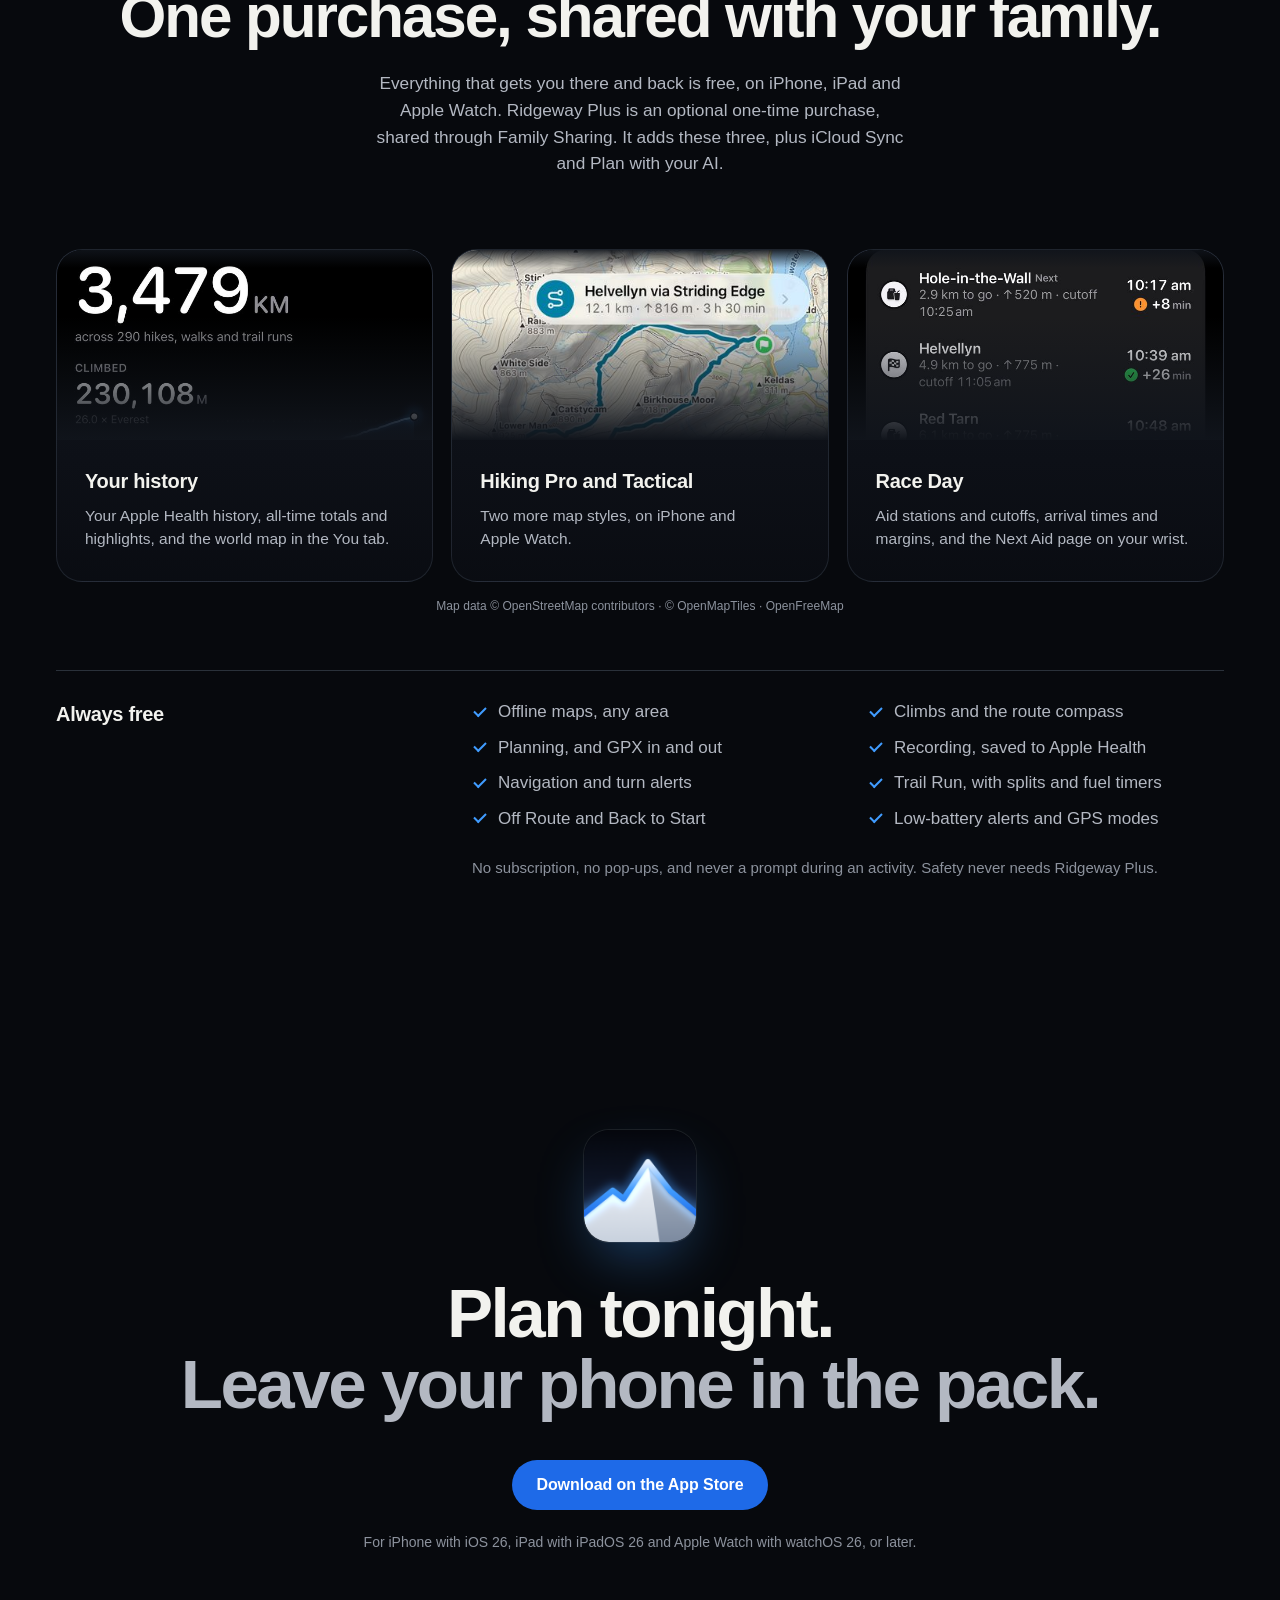
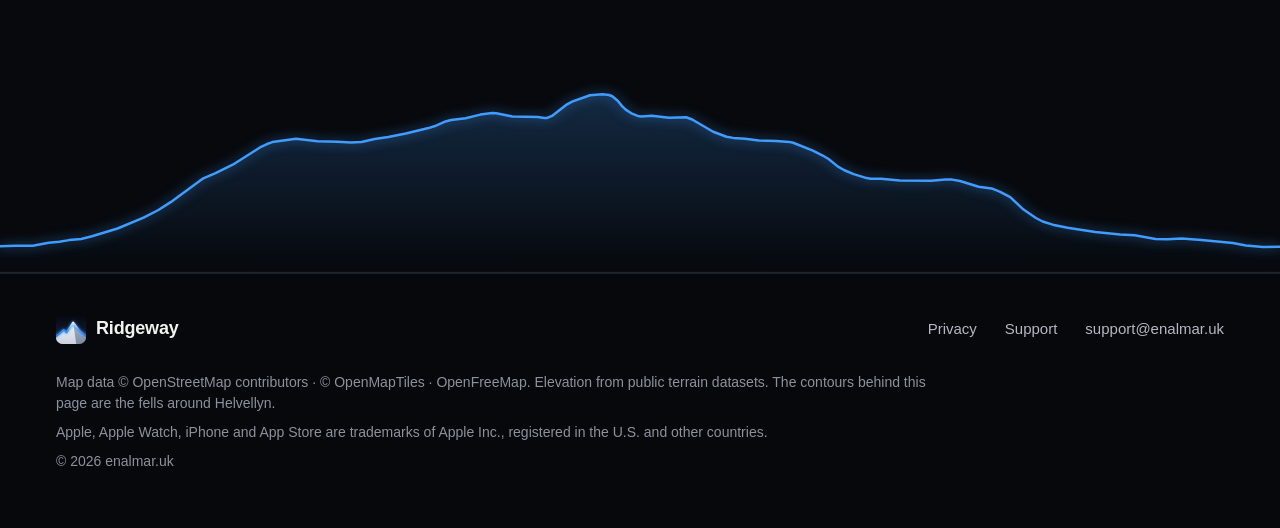
==== commit 0aec316a: "Add Cloudflare Web Analytics and disclose it in the privacy policy The app still collects nothing; t" ====
--- a/index.html
+++ b/index.html
@@ -1048,7 +1048,7 @@
 <section class="section privacy" id="privacy" aria-labelledby="privacy-title">
   <div class="wrap center reveal">
     <h2 id="privacy-title"><span>No account.</span> <span>No ads.</span> <span>No tracking.</span></h2>
-    <p class="lede">Your routes and activities stay on your devices, and with iCloud Sync in your own iCloud. There is no Ridgeway server, and the developer collects no data. Ridgeway goes online for map tiles, and Use Only Offline Maps turns that off.</p>
+    <p class="lede">Your routes and activities stay on your devices, and with iCloud Sync in your own iCloud. There is no Ridgeway server, and the developer collects no data through the app. Ridgeway goes online for map tiles, and Use Only Offline Maps turns that off.</p>
     <a class="more" href="privacy/#network">Every request it makes, in the privacy policy</a>
   </div>
 </section>
@@ -1189,5 +1189,6 @@
   }, 4000);
 })();
 </script>
+<!-- Cloudflare Web Analytics --><script type='module' src='https://static.cloudflareinsights.com/beacon.min.js' data-cf-beacon='{"token": "94676ebadad94a29a0e06788a1d344e5"}'></script><!-- End Cloudflare Web Analytics -->
 </body>
 </html>
